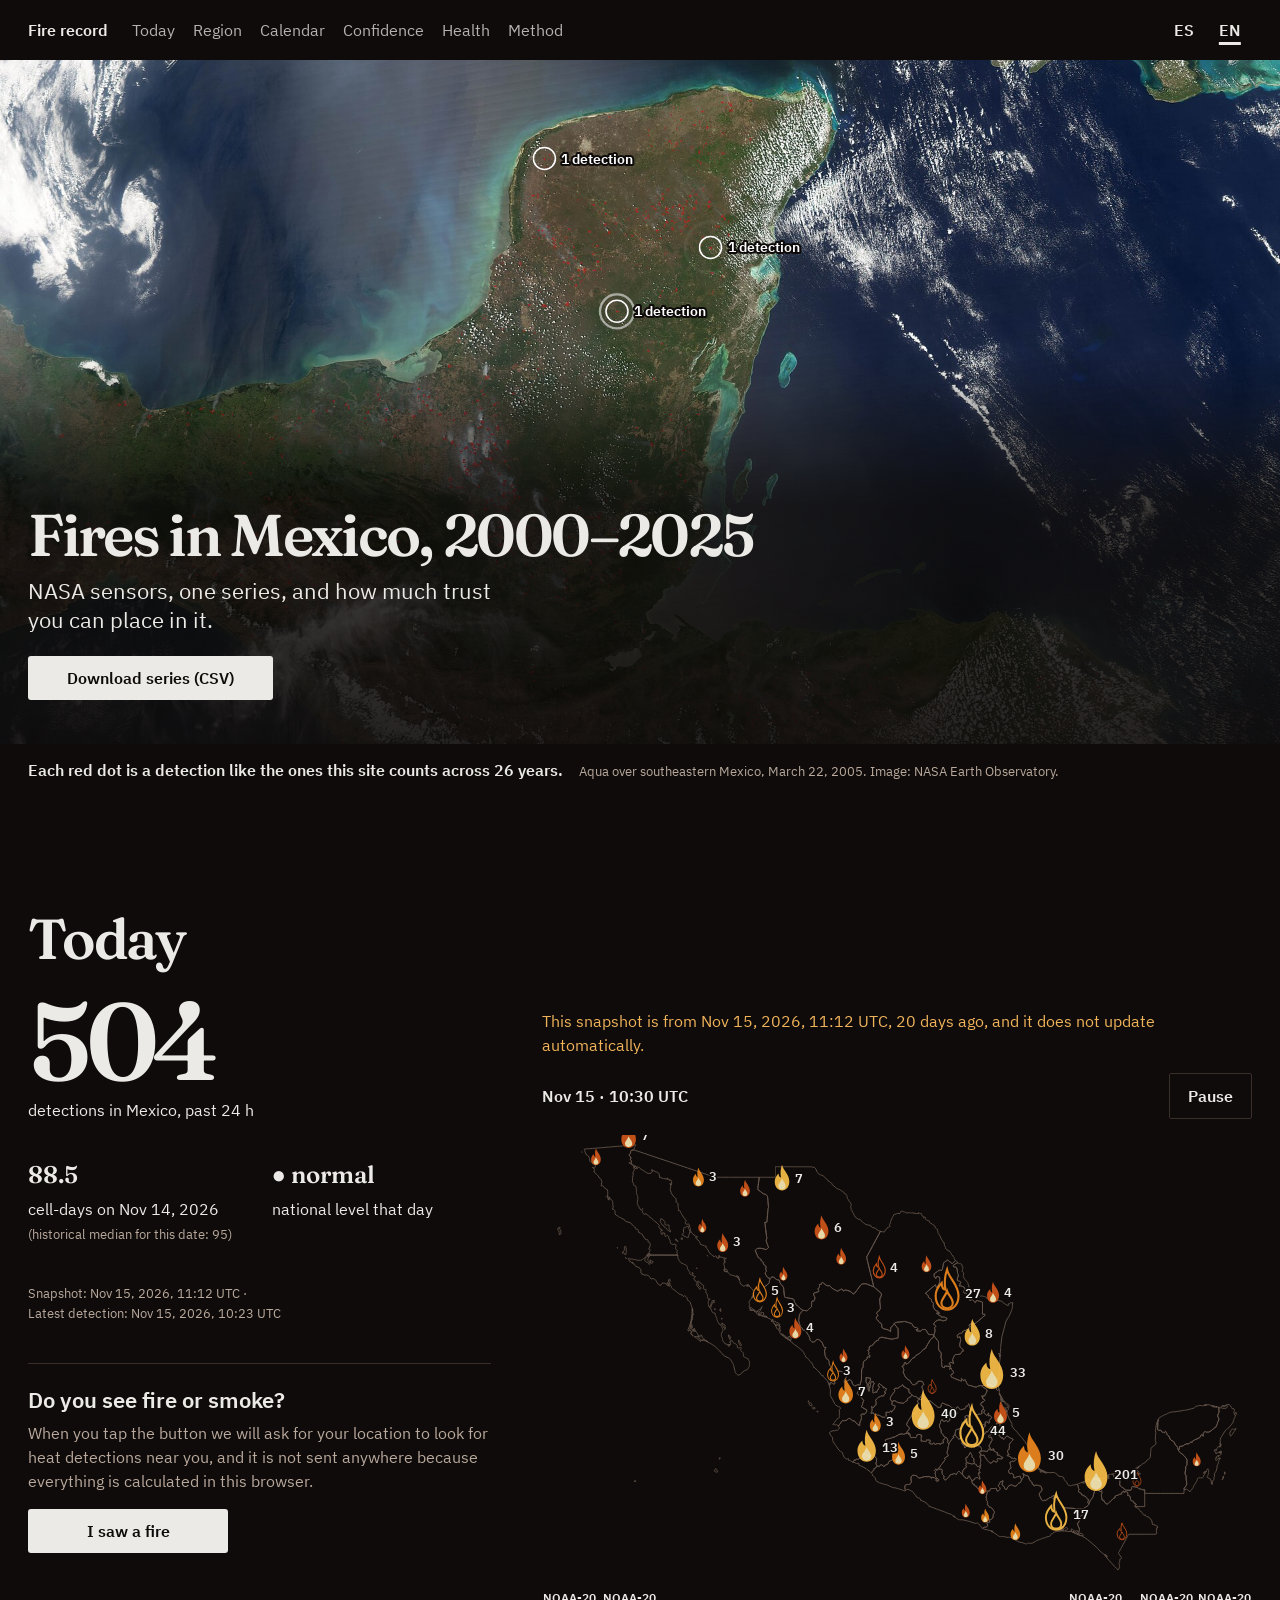
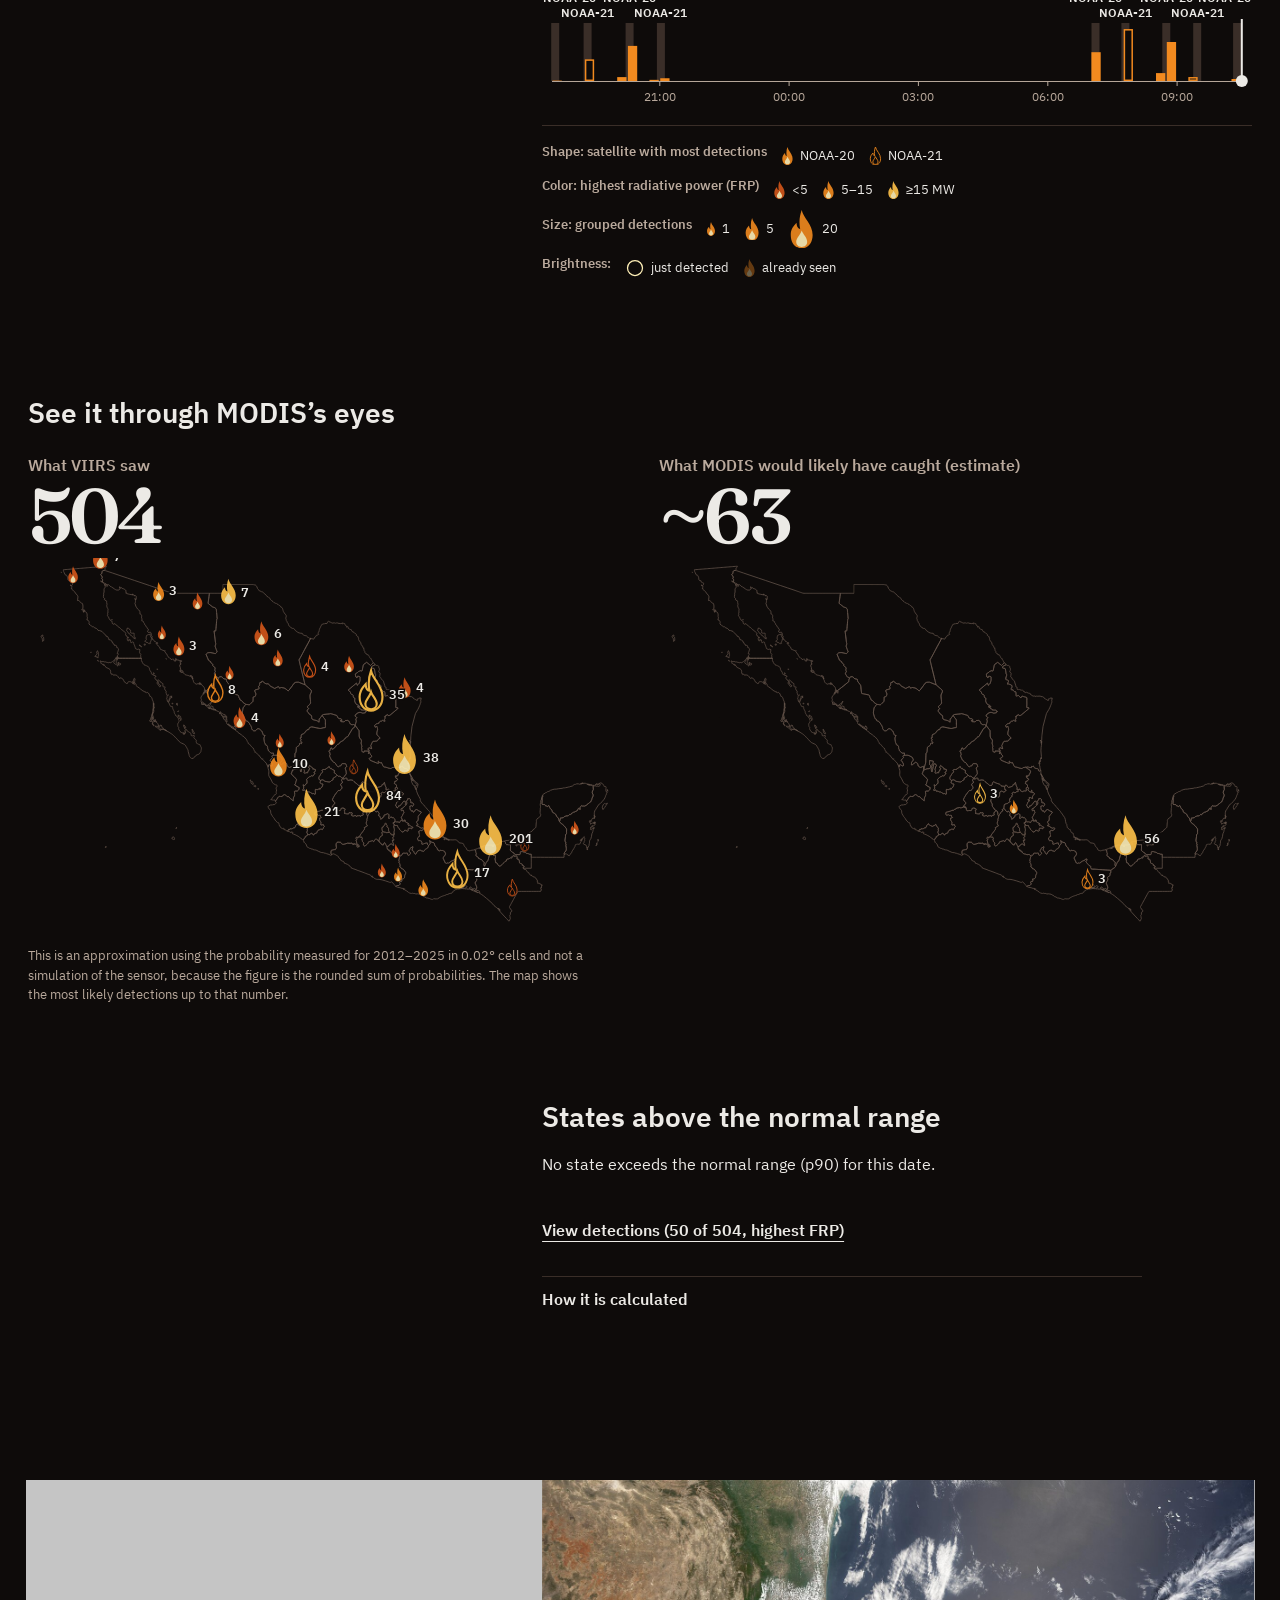
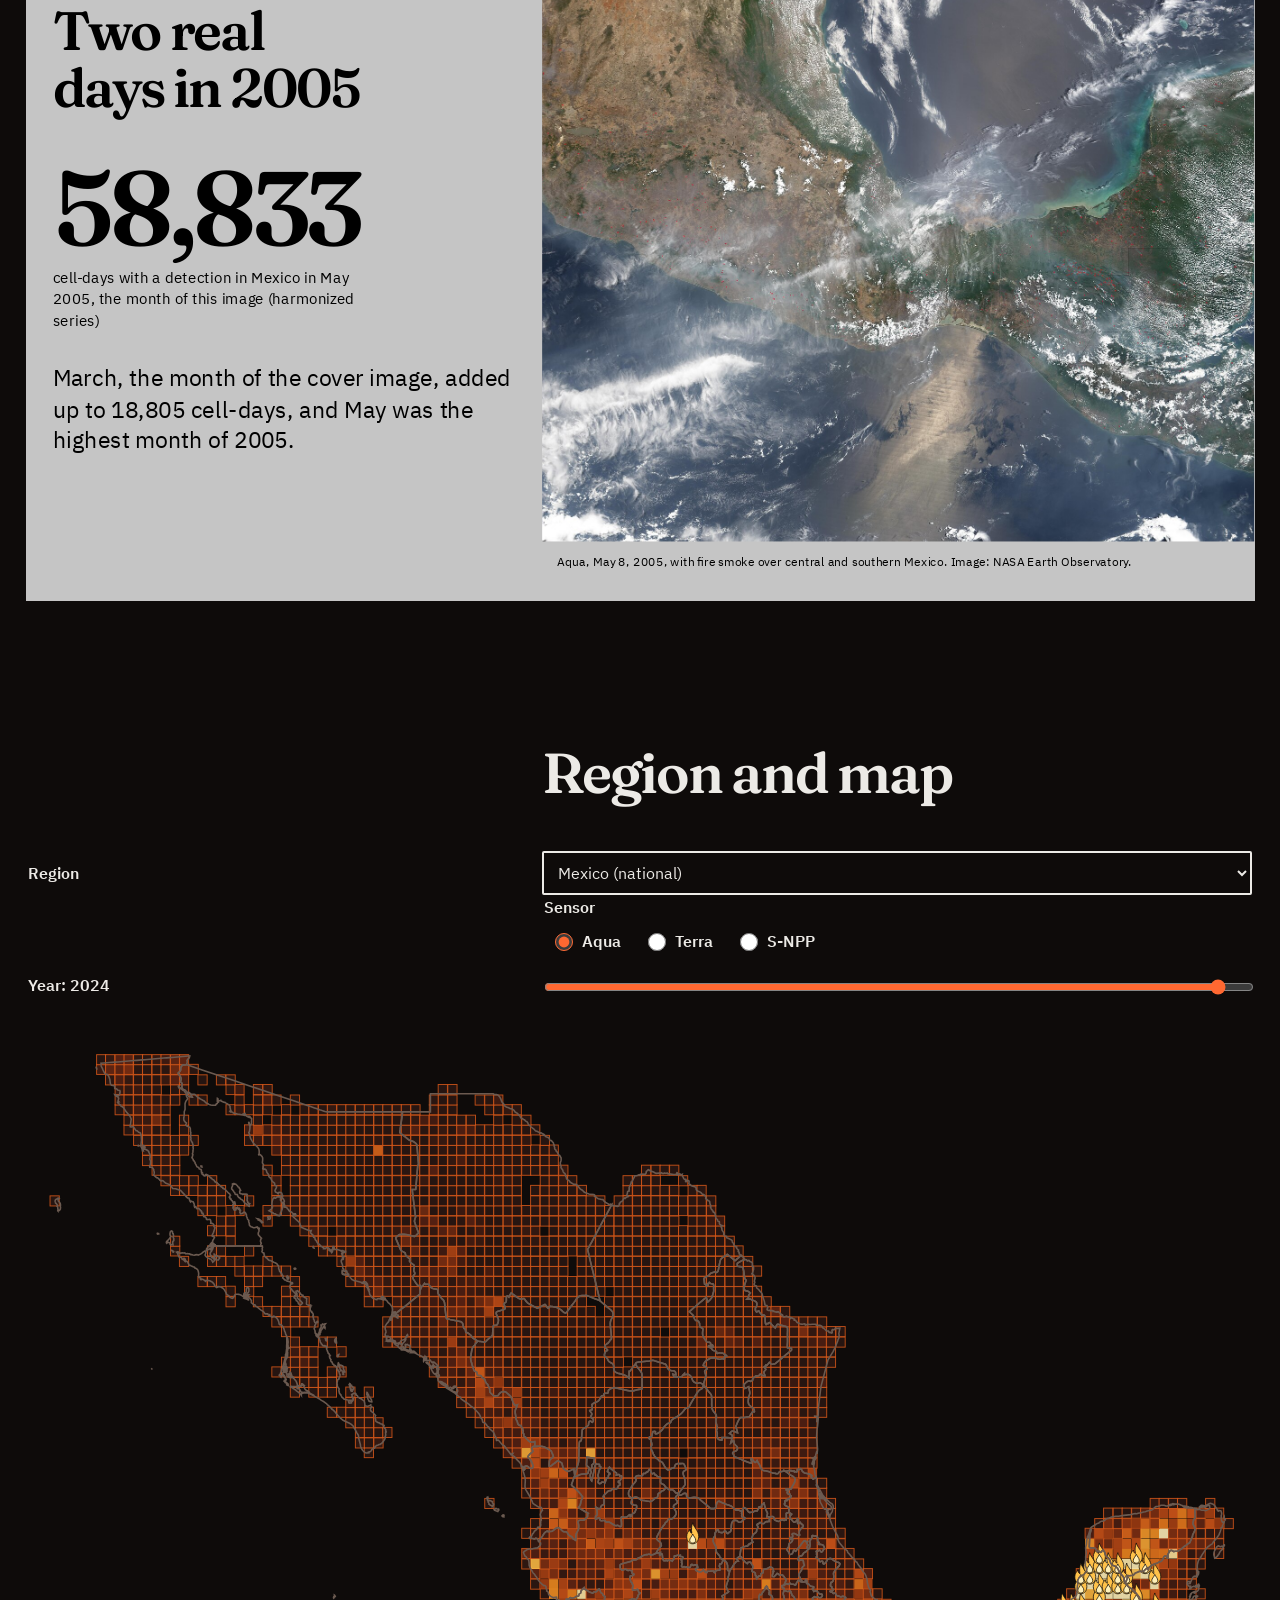
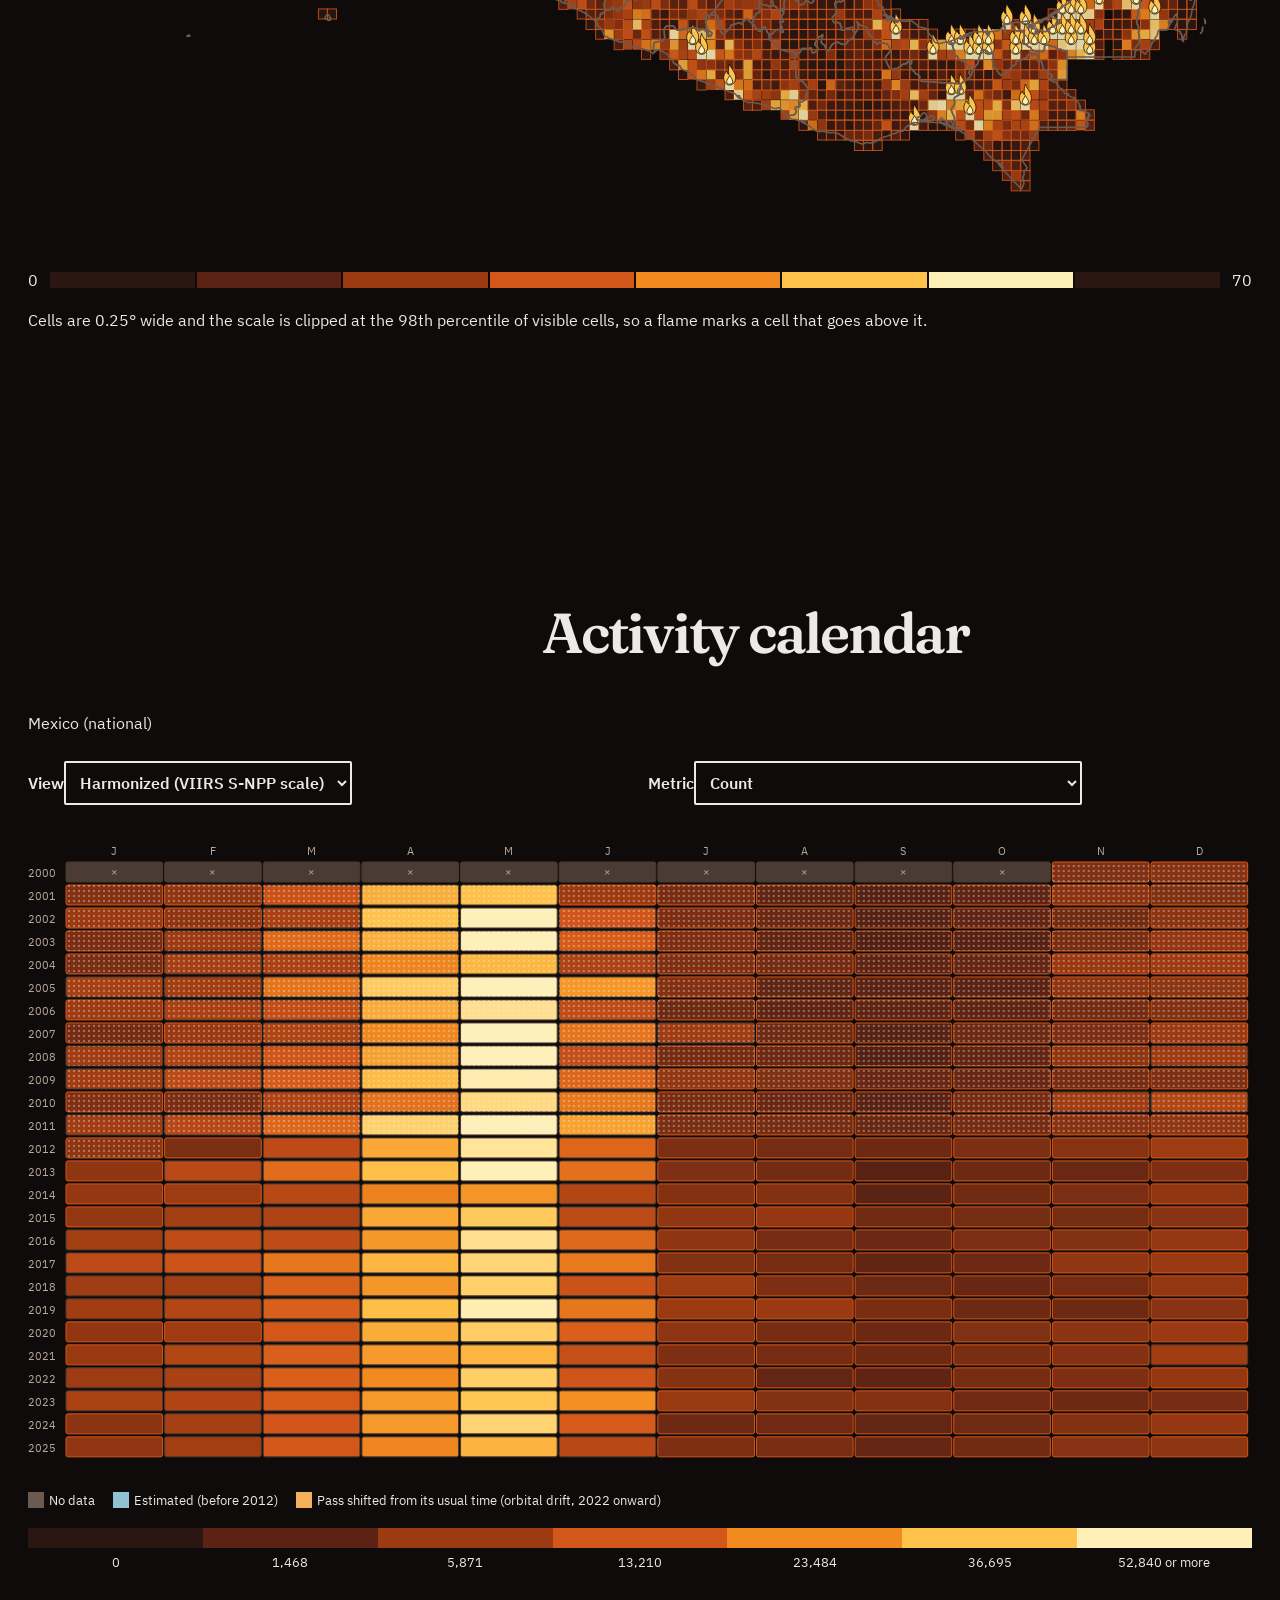
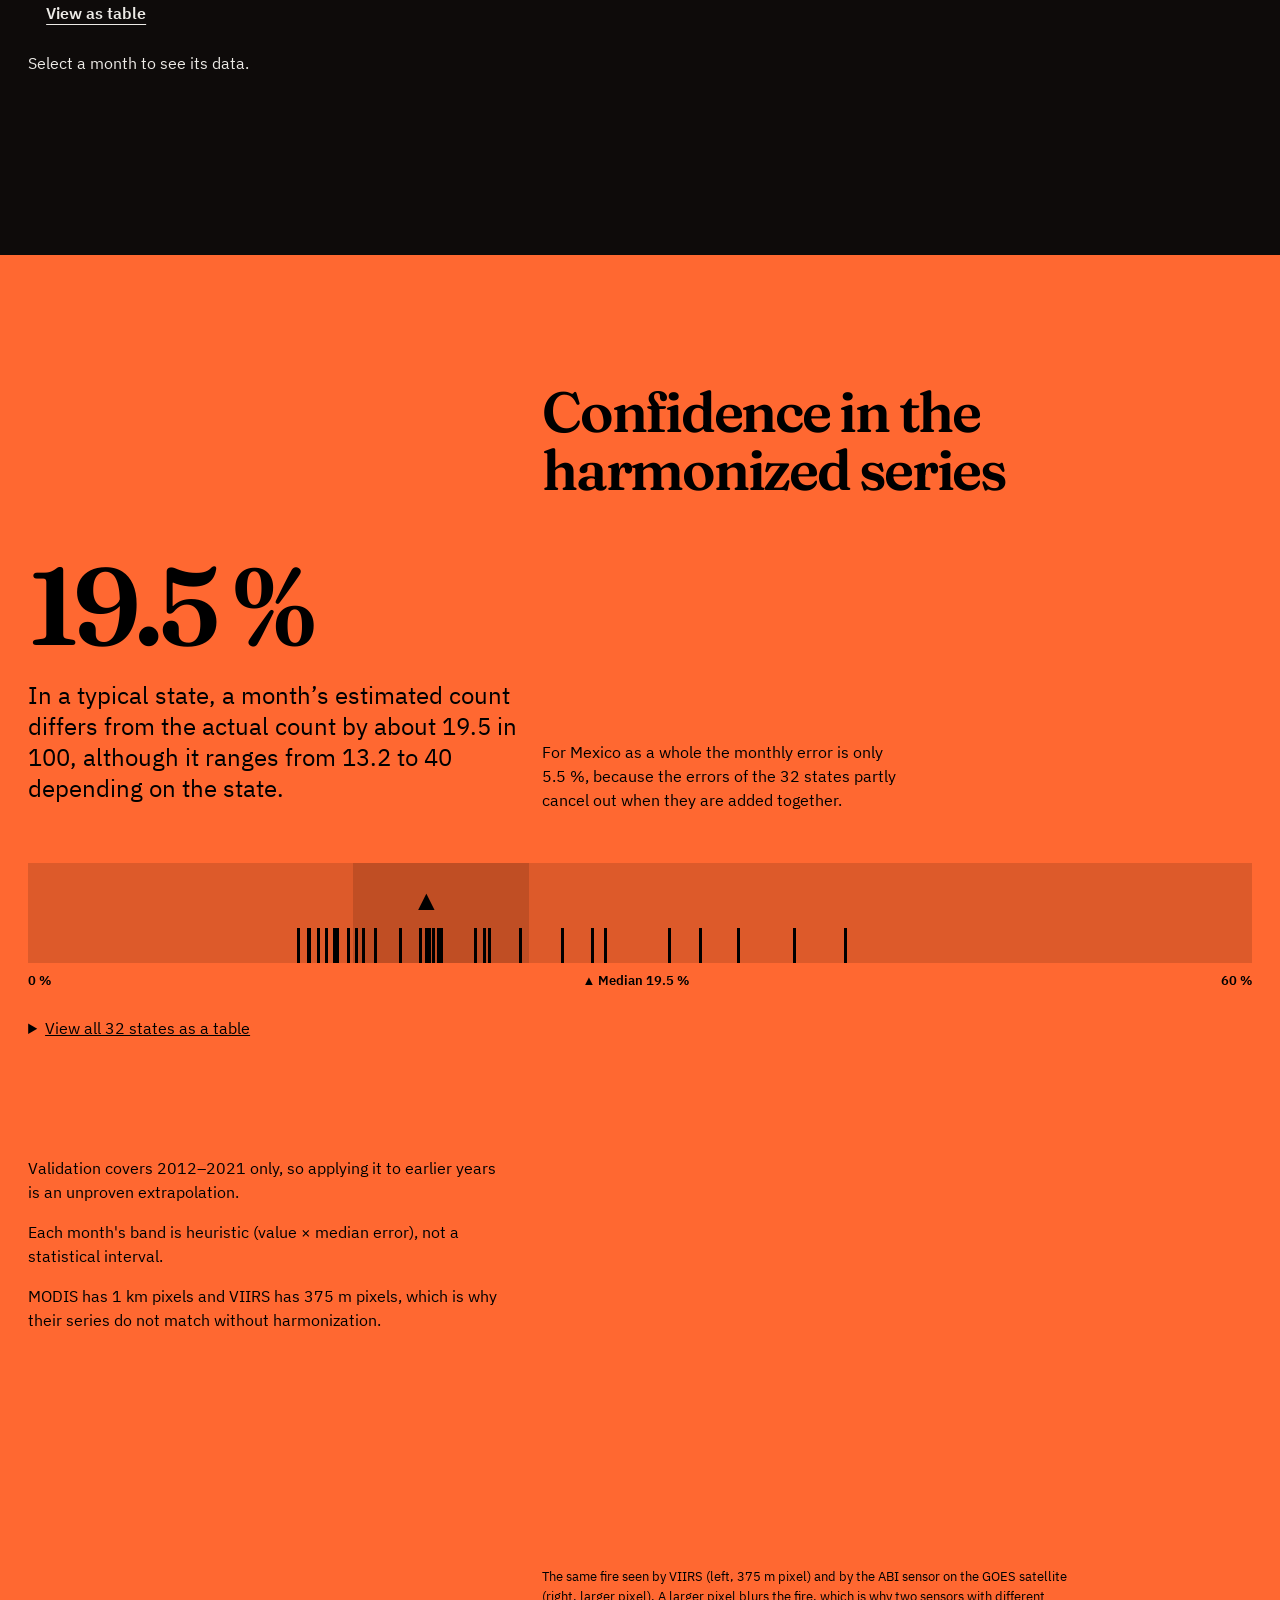
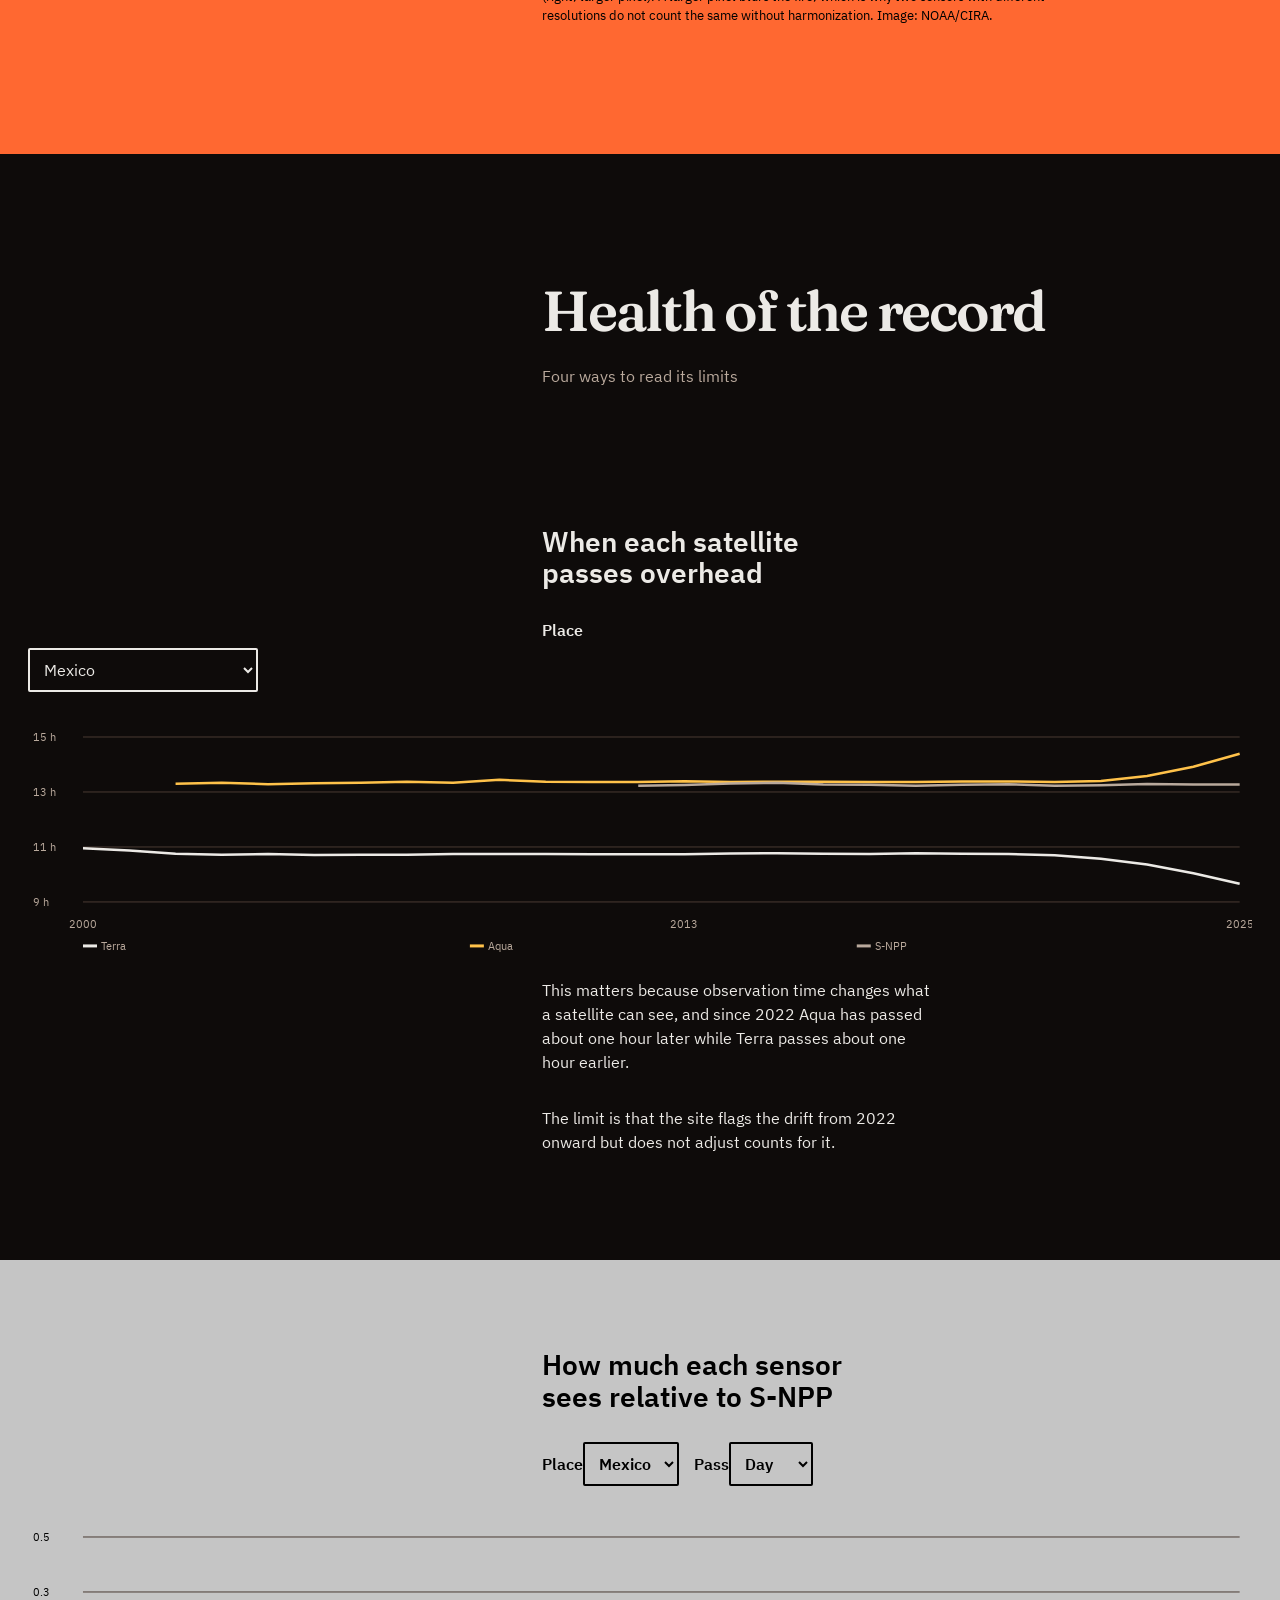
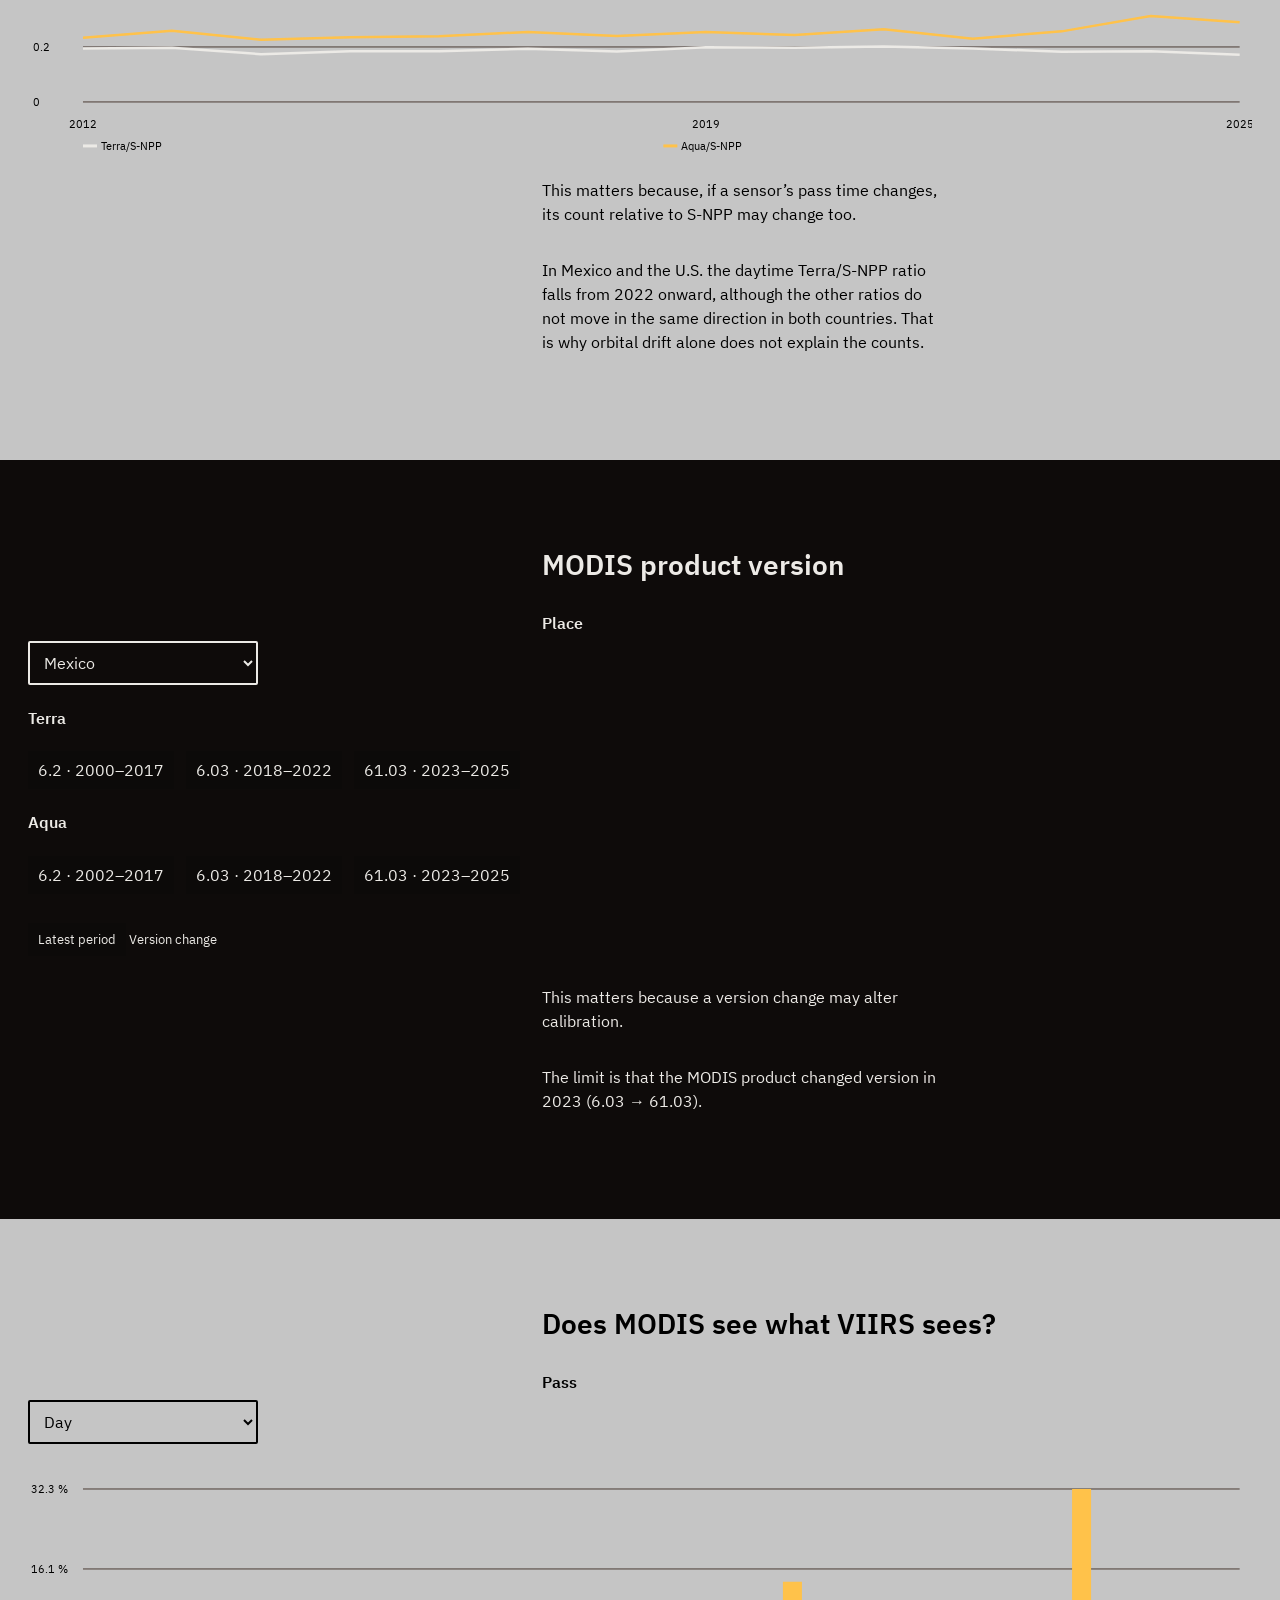
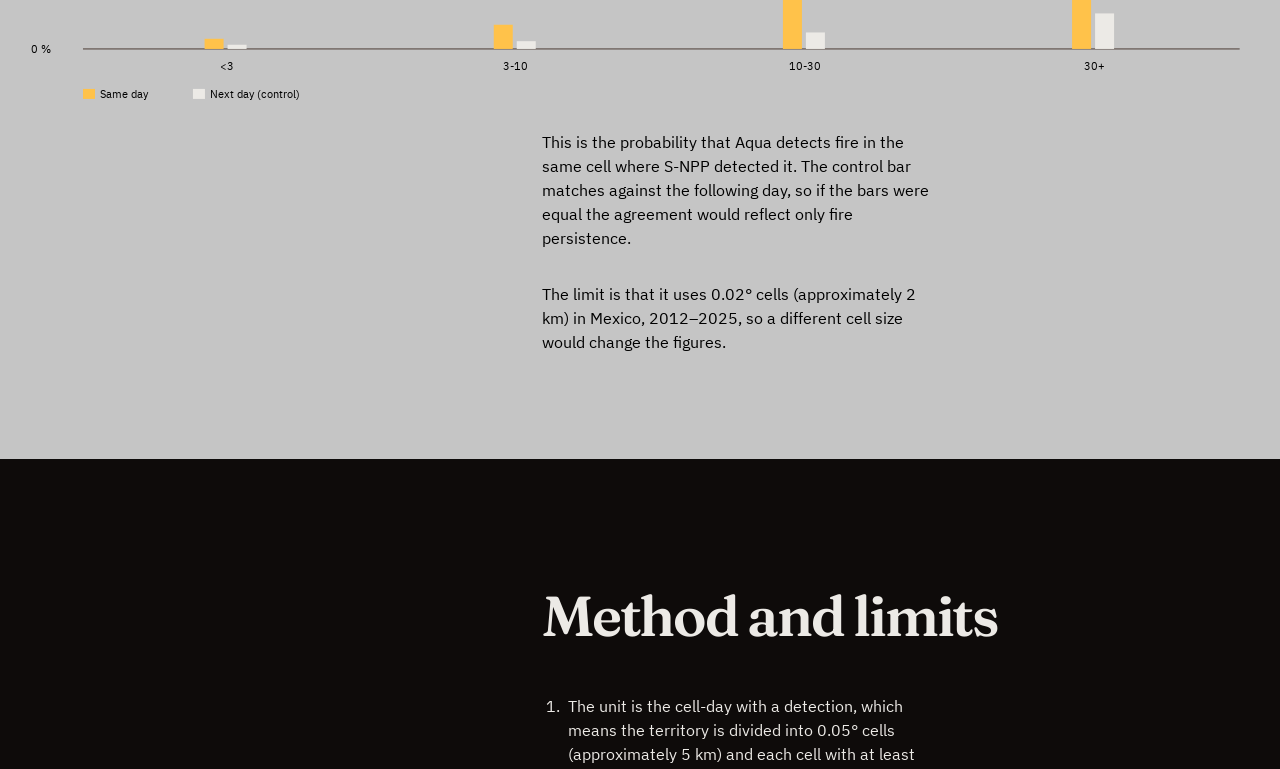
==== web/index.html @ 6a0d8545 "Portada: "NASA sensors" / "Sensores de la NASA" sin el número Co-Authored-By: Claude Opus 5.5 <norep" ====
<!doctype html>
<html lang="es">
<head>
  <meta charset="utf-8">
  <meta name="viewport" content="width=device-width, initial-scale=1">
  <meta http-equiv="Content-Security-Policy" content="default-src 'self'; img-src 'self' data:; style-src 'self'; script-src 'self'; connect-src 'self'">
  <title>Registro de incendios de México, 2000–2025</title>
  <meta name="description" content="Serie de detecciones de incendios en México y salud del registro satelital, 2000–2025." data-i18n-attr="content:metaDescription">
  <link rel="icon" href="data:image/svg+xml,%3Csvg xmlns='http%3A%2F%2Fwww.w3.org%2F2000%2Fsvg' viewBox='0 0 64 64'%3E%3Ccircle cx='32' cy='32' r='28' fill='%23ff7a1a'%2F%3E%3C%2Fsvg%3E">
  <link rel="stylesheet" href="css/styles.css">
  <script src="js/enable-motion.js"></script>
  <script type="module" src="js/main.js"></script>
</head>
<body>
<header class="site-header">
  <div class="header-inner">
    <a class="brand" href="#inicio" data-i18n="brand">Registro de incendios</a>
    <nav aria-label="Secciones" data-i18n-attr="aria-label:navSections">
      <a href="#hoy" data-i18n="navToday">Hoy</a><a href="#region" data-i18n="navRegion">Región</a><a href="#calendario" data-i18n="navCalendar">Calendario</a><a href="#confianza" data-i18n="navConfidence">Confianza</a><a href="#salud" data-i18n="navHealth">Salud</a><a href="#metodo" data-i18n="navMethod">Método</a>
    </nav>
    <div class="language-switch" role="group" aria-label="Idioma" data-i18n-attr="aria-label:language"><button type="button" data-lang="es" aria-pressed="true" aria-label="Español" data-i18n-attr="aria-label:languageEs">ES</button><button type="button" data-lang="en" aria-pressed="false" aria-label="English" data-i18n-attr="aria-label:languageEn">EN</button></div>
  </div>
</header>
<main id="inicio">
  <div class="hero-area">
  <figure class="masthead-photo"><div class="photo-viewport"><img src="img/aqua-yucatan-2005-03-22.jpg" width="1920" height="1683" alt="Imagen satelital de la península de Yucatán con puntos rojos de detecciones de fuego" data-i18n-attr="alt:heroPhotoAlt"></div><div class="hero-overlay"><div class="hero-text"><h1><span data-i18n="heroTitle">Incendios en México,</span> <span class="year-range no-break">2000–2025</span></h1><p class="subtitle" data-i18n="heroSubtitle">Sensores de la NASA, una sola serie, y cuánto puedes confiar en ella.</p></div><button class="primary header-download" type="button" data-download data-i18n="downloadCsv">Descargar serie (CSV)</button></div><figcaption><span class="caption-thesis" data-i18n="heroThesis">Cada punto rojo es una detección como las que esta web cuenta durante 26 años.</span> <span class="caption-credit" data-i18n="heroCaption">Aqua sobre el sureste de México, 22 de marzo de 2005. Imagen: NASA Earth Observatory.</span></figcaption></figure>

  <section id="hoy" class="panel" aria-labelledby="live-title"><h2 id="live-title" data-i18n="navToday">Hoy</h2><div id="live-content" data-i18n="liveLoading">Consultando la capa casi en vivo…</div></section>
  </div>
  <p id="load-error" class="error" role="alert"></p>
  <section id="dos-dias" class="photo-page" aria-labelledby="days-title"><div class="days-copy"><h2 id="days-title" data-i18n="daysTitle">Dos días reales de 2005</h2><p class="days-figure"><strong id="days-figure">…</strong> <span class="days-figure-label" data-i18n="daysFigureLabel">celdas-día con detección en México en mayo de 2005, el mes de esta imagen (serie armonizada)</span></p><p id="days-summary" data-i18n="daysLoading">Consultando la serie armonizada…</p></div><figure><img src="img/aqua-mexico-humo-2005-05-08.jpg" width="1920" height="1467" loading="lazy" alt="Imagen Aqua del humo de incendios sobre el centro y sur de México" data-i18n-attr="alt:daysPhotoAlt"><figcaption data-i18n="daysCaption">Aqua, 8 de mayo de 2005: humo de incendios sobre el centro y sur de México. Imagen: NASA Earth Observatory.</figcaption></figure></section>
  <div class="explore-grid">
    <section id="region" class="panel" aria-labelledby="region-title">
      <div class="section-heading"><div><h2 id="region-title" data-i18n="regionTitle">Región y mapa</h2></div></div>
      <label for="region-select" data-i18n="regionLabel">Región</label><select id="region-select"><option value="MX" data-i18n="nationalMexico">México (nacional)</option></select>
      <div class="control-row"><fieldset><legend data-i18n="sensorLabel">Sensor</legend><label><input type="radio" name="map-sensor" value="Aqua" checked>Aqua</label><label><input type="radio" name="map-sensor" value="Terra">Terra</label><label><input type="radio" name="map-sensor" value="SNPP">S-NPP</label></fieldset></div>
      <label for="map-year"><span data-i18n="yearLabel">Año:</span> <output id="map-year-value" for="map-year">2024</output></label><input id="map-year" type="range" min="2000" max="2025" value="2024">
      <div class="map-frame"><svg id="map-svg" viewBox="0 0 700 440" preserveAspectRatio="xMidYMid meet" role="group" aria-labelledby="map-title map-desc"><title id="map-title" data-i18n="mapTitle">Mapa de actividad anual</title><desc id="map-desc" data-i18n="mapDesc">Celdas coloreadas por conteo anual y contornos de estados; selecciona un estado para cambiar la región.</desc></svg></div>
      <p id="map-empty" class="note" role="status"></p><div class="scale"><span>0</span><div class="scale-ramp" aria-hidden="true"><i></i><i></i><i></i><i></i><i></i><i></i><i></i><i></i></div><span id="map-max">0</span></div><p class="note" data-i18n="mapScaleNote">Celdas de 0.25°; escala recortada al percentil 98 de las celdas visibles. Llama = supera la escala.</p>
    </section>
    <section id="calendario" class="panel" aria-labelledby="calendar-title">
      <div class="section-heading"><div><h2 id="calendar-title" data-i18n="calendarTitle">Calendario de actividad</h2></div></div>
      <p id="calendar-region" class="note" data-i18n="nationalMexico">México (nacional)</p>
      <div class="calendar-controls"><label for="calendar-view"><span data-i18n="viewLabel">Vista</span><select id="calendar-view"><option value="harmonized" data-i18n="viewHarmonized">Armonizada (escala VIIRS)</option><option value="Terra">Terra</option><option value="Aqua">Aqua</option><option value="SNPP">S-NPP</option></select></label><label for="calendar-metric"><span data-i18n="metricLabel">Métrica</span><select id="calendar-metric"><option value="count" data-i18n="metricCount">Conteo</option><option value="anomaly" data-i18n="metricAnomaly">Anomalía vs. el mismo mes de otros años</option></select></label></div>
      <div id="calendar-graphic" class="calendar-graphic"><svg id="calendar-svg" viewBox="0 0 390 652" role="group" aria-labelledby="calendar-svg-title calendar-svg-desc"><title id="calendar-svg-title" data-i18n="calendarSvgTitle">Actividad mensual, 2000 a 2025</title><desc id="calendar-svg-desc" data-i18n="calendarSvgDesc">Cada celda es un mes; selecciona una para ver el detalle. Disponible también como tabla.</desc></svg></div>
      <div id="calendar-table-wrap" class="table-scroll" hidden></div>
      <div class="legend"><span><i class="legend-swatch missing"></i> <span data-i18n="noData">Sin dato</span></span><span id="estimated-legend"><i class="legend-swatch estimated"></i> <span data-i18n="estimatedLegend">Estimado (antes de 2012)</span></span><span id="drift-legend" hidden><i class="legend-swatch drift"></i> <span data-i18n="driftLegend">Pase desviado de su hora (deriva orbital, 2022 en adelante)</span></span></div>
      <div class="calendar-scale"><div id="calendar-scale" class="calendar-scale-ticks" aria-label="Escala de color" data-i18n-attr="aria-label:colorScale"></div></div>
      <button id="table-toggle" class="secondary" type="button" aria-expanded="false" data-i18n="showTable">Ver como tabla</button>
      <div id="calendar-detail" class="detail" aria-live="polite" data-i18n="calendarPrompt">Selecciona un mes para ver sus datos.</div>
    </section>
  </div>
  <section id="confianza" class="panel" aria-labelledby="confidence-title"><h2 id="confidence-title" data-i18n="confidenceTitle">Confianza de la armonización</h2><div id="confidence-content"></div><div class="confidence-evidence"><div class="confidence-limits"><p class="confidence-limit" data-i18n="confidenceLimitValidation">La validación solo cubre 2012–2021; aplicarla a años anteriores es una extrapolación no probada.</p><p class="confidence-limit" data-i18n="confidenceLimitBand">La banda de cada mes es heurística (valor × error mediano), no un intervalo estadístico.</p><p class="confidence-limit" data-i18n="confidenceLimitPixels">MODIS ve con píxeles de 1 km y VIIRS de 375 m: por eso las series no coinciden sin armonizar.</p></div><figure class="confidence-photo"><img src="img/viirs-vs-abi-spruce-creek-2024.jpg" width="1920" height="1080" loading="lazy" alt="Comparación visual de un incendio observado por VIIRS y ABI" data-i18n-attr="alt:confidencePhotoAlt"><figcaption data-i18n="confidenceCaption">El mismo incendio visto por VIIRS (izquierda, 375 m) y por el sensor ABI del satélite GOES (derecha). Mientras mayor es el tamaño de píxel, más se difumina lo que ve el sensor. Imagen: NOAA/CIRA.</figcaption></figure></div></section>
  <section id="salud" aria-labelledby="health-title"><div class="section-heading"><div><h2 id="health-title" data-i18n="healthTitle">Salud del registro</h2></div><p data-i18n="healthSubtitle">Cuatro formas de leer sus límites</p></div><div class="health-grid">
    <article class="panel"><h3 data-i18n="healthPassTitle">Hora a la que pasa cada satélite</h3><label for="lst-place" data-i18n="placeLabel">Lugar</label><select id="lst-place"><option value="mx" data-i18n="countryMexico">México</option><option value="us" data-i18n="countryUs">EE. UU.</option></select><svg id="lst-chart" class="chart" viewBox="0 0 520 260" role="img"></svg><p class="meaning" data-i18n="healthPassMeaning">Qué significa: la hora de observación cambia lo que el satélite puede ver. Desde 2022 Aqua pasa cerca de 1 hora más tarde y Terra cerca de 1 hora más temprano.</p><p class="limit" data-i18n="healthPassLimit">Límite: la web marca la deriva desde 2022, pero no corrige los conteos por ello.</p></article>
    <article class="panel"><h3 data-i18n="healthRatioTitle">Cuánto ve cada sensor frente a S-NPP</h3><div class="inline-controls"><label for="ratio-place"><span data-i18n="placeLabel">Lugar</span><select id="ratio-place"><option value="mx" data-i18n="countryMexico">México</option><option value="us" data-i18n="countryUs">EE. UU.</option></select></label><label for="ratio-day"><span data-i18n="passLabel">Pase</span><select id="ratio-day"><option value="D" data-i18n="dayOption">Día</option><option value="N" data-i18n="nightOption">Noche</option></select></label></div><svg id="ratio-chart" class="chart" viewBox="0 0 520 260" role="img"></svg><p class="meaning" data-i18n="healthRatioMeaning">Qué significa: Si un sensor cambia de hora de paso, su conteo respecto a S-NPP puede cambiar.</p><p class="limit" data-i18n="healthRatioLimit">En México y EE. UU. el cociente Terra/S-NPP de día baja desde 2022; los otros cocientes no cambian en la misma dirección en los dos países. La deriva por sí sola no explica los conteos.</p></article>
    <article class="panel"><h3 data-i18n="healthVersionTitle">Versión del producto MODIS</h3><label for="version-place" data-i18n="placeLabel">Lugar</label><select id="version-place"><option value="mx" data-i18n="countryMexico">México</option><option value="us" data-i18n="countryUs">EE. UU.</option></select><div id="version-table" aria-label="Periodos de versión MODIS por satélite" data-i18n-attr="aria-label:versionTableAria"></div><p class="version-legend"><span class="version-chip version-changed" data-i18n="versionPeriodLabel">Último periodo</span> <span data-i18n="versionChangeLabel">Cambio de versión</span></p><p class="meaning" data-i18n="healthVersionMeaning">Qué significa: Un cambio de versión puede cambiar la calibración.</p><p class="limit" data-i18n="healthVersionLimit">Límite: el producto MODIS cambió de versión en 2023 (6.03 → 61.03).</p></article>
    <article class="panel"><h3 data-i18n="healthOverlapTitle">¿MODIS ve lo que ve VIIRS?</h3><label for="overlap-day" data-i18n="passLabel">Pase</label><select id="overlap-day"><option value="D" data-i18n="dayOption">Día</option><option value="N" data-i18n="nightOption">Noche</option></select><svg id="overlap-chart" class="chart" viewBox="0 0 520 260" role="img"></svg><p class="meaning" data-i18n="healthOverlapMeaning">Qué significa: Probabilidad de que Aqua detecte fuego en la misma celda donde S-NPP lo detectó. La barra de control empareja con el día siguiente: si ambas fueran iguales, el acuerdo sería solo persistencia del fuego.</p><p class="limit" data-i18n="healthOverlapLimit">Límite: Celdas de 0.02° (aprox. 2 km); México 2012–2025; con otro tamaño de celda las cifras cambian.</p></article>
  </div></section>
  <section id="metodo" class="panel" aria-labelledby="method-title"><h2 id="method-title" data-i18n="methodTitle">Método y límites</h2><ol class="method-list"><li data-i18n="method1">Unidad: celdas-día con detección. Se divide el territorio en celdas de 0.05° (aprox. 5 km) y se cuenta cuántas celdas tuvieron al menos una detección cada día (día y noche juntos).</li><li id="method-harmonized" data-i18n="method2">Serie armonizada: en escala VIIRS (S-NPP). Desde febrero de 2012 es el conteo de S-NPP; antes de esa fecha se estima con Aqua (desde julio de 2002) o Terra (antes), multiplicando por un factor mensual calculado con los años 2012–2021, que son los años en que los sensores se solapan antes de la deriva orbital.</li><li data-i18n="method3">Enero de 2012 es un mes parcial de S-NPP (inicia el 20 de enero) y se estima con Aqua.</li><li data-i18n="method4">Esto es una estimación, no una equivalencia demostrada entre sensores.</li><li data-i18n="method5">Sin detección no significa sin fuego: nubes, humo, fuegos pequeños y la hora de paso afectan lo que ve cada satélite.</li><li data-i18n="method6">Desde 2022 los pases de Aqua y Terra se desvían de su hora (medido en estos mismos datos); la web lo marca, pero no corrige los conteos por ello.</li><li data-i18n="method7">El producto MODIS cambió de versión en 2023 (6.03 → 61.03).</li><li data-i18n="method8">S-NPP dejó de entregar datos nuevos el 2 de noviembre de 2026; esta versión no incluye 2026.</li><li data-i18n="method9">Aproximadamente el 0.6 % de las detecciones cae fuera de los 32 polígonos estatales (costa y mar) y se excluye de los totales.</li><li data-i18n="method10">Las celdas se asignan a un estado por su centro; en las fronteras puede haber diferencias menores.</li></ol></section>
</main>
<footer class="site-footer"><div class="footer-columns"><div><h2 data-i18n="footerData">Datos</h2><p data-i18n="footerDataSource">NASA FIRMS (MODIS y VIIRS)</p><a href="https://firms.modaps.eosdis.nasa.gov" rel="noopener">NASA FIRMS</a></div><div><h2 data-i18n="footerCode">Código</h2><p data-i18n="footerCodeDesc">Visualización estática con datos descargables.</p></div><div><h2 data-i18n="footerStates">Estados</h2><p><span data-i18n="footerStatePrefix">Contorno:</span> <a href="https://www.naturalearthdata.com" rel="noopener">Natural Earth</a></p></div><div><h2 data-i18n="footerContact">Contacto</h2><p data-i18n="footerContactDesc">Proyecto para NASA Space Apps Challenge 2026</p></div></div><p class="image-credits"><span data-i18n="imageCreditsIntro">Imágenes: «Fires in Mexico and Central America (14744)» y «(14754)» de NASA Earth Observatory (Jesse Allen), dominio público, vía Wikimedia Commons; «Spruce Creek Fire Detection – VIIRS vs ABI (CIRA 2024-05-17)» de CSU/CIRA y NOAA, dominio público.</span> <a href="https://commons.wikimedia.org/wiki/File:Fires_in_Mexico_and_Central_America_(14744).jpg" rel="noopener" data-i18n="creditAquaMarch">Aqua, marzo</a> · <a href="https://commons.wikimedia.org/wiki/File:Fires_in_Mexico_and_Central_America_(14754).jpg" rel="noopener" data-i18n="creditAquaMay">Aqua, mayo</a> · <a href="https://commons.wikimedia.org/wiki/File:Spruce_Creek_Fire_Detection_%E2%80%93_VIIRS_vs_ABI_(CIRA_2024-05-17_-_nonelabels0).png" rel="noopener" data-i18n="creditViirsAbi">VIIRS y ABI</a></p><svg class="footer-wordmark" viewBox="0 0 1400 150" role="img" aria-label="Registro de incendios" data-i18n-attr="aria-label:brand"><title data-i18n="brand">Registro de incendios</title><text x="0" y="120" textLength="1380" lengthAdjust="spacingAndGlyphs" data-i18n="brand">Registro de incendios</text></svg></footer>
</body>
</html>
---- web/css/styles.css ----
@font-face{font-family:Fraunces;src:url('../fonts/fraunces-latin-600-normal.woff2') format('woff2');font-weight:600;font-display:swap}
@font-face{font-family:Plex Sans;src:url('../fonts/ibm-plex-sans-latin-400-normal.woff2') format('woff2');font-weight:400;font-display:swap}
@font-face{font-family:Plex Sans;src:url('../fonts/ibm-plex-sans-latin-600-normal.woff2') format('woff2');font-weight:600;font-display:swap}
:root{--bg:#0E0B0A;--surface:#18110F;--text:#ECEAE6;--muted:#B9A99C;--ice:#8FC3D4;--alert:#F0B35A;--orange:#FF6831;--ash:#C5C5C5;--state:#6B5A50;--fire-0:#2A1712;--fire-1:#5C2314;--fire-2:#9C3A12;--fire-3:#D4571A;--fire-4:#F28A1F;--fire-5:#FFC24A;--fire-6:#FFF0B8;--ease-out:cubic-bezier(.22,1,.36,1);--page-margin:clamp(16px,2.2vw,32px);--section-gap:clamp(72px,10vw,160px);--line:#3A2E28;font-family:Plex Sans,Arial,sans-serif}
*{box-sizing:border-box}html{scroll-behavior:smooth}html,body{margin:0;overflow-x:clip}body{background:var(--bg);color:var(--text);font:400 16px/1.5 Plex Sans,Arial,sans-serif}p{font-size:max(16px,1rem)}button,select,input{font:inherit}button,select{min-height:44px;cursor:pointer}button{padding:10px 18px;border:0;border-radius:3px;font-weight:600;transition:transform 180ms var(--ease-out),opacity 180ms}button:active,a:active{transform:scale(.98)}a{color:inherit;text-underline-offset:5px;text-decoration-thickness:1.5px}a:hover{text-decoration-thickness:2px}:focus-visible,svg :focus-visible{outline:3px solid currentColor;outline-offset:3px}button.primary{background:var(--text);color:var(--bg);position:relative;overflow:hidden}button.primary:hover{transform:translateY(-2px)}button.secondary,button.text-download{background:transparent;color:inherit;text-decoration:underline;text-underline-offset:5px}select{background:transparent;color:inherit;border:2px solid currentColor;border-radius:2px;padding:8px 10px;max-width:100%;transition:transform 180ms var(--ease-out)}select:hover,input[type=range]:hover{transform:translateY(-2px)}select option{color:#0E0B0A}label{display:block;font-weight:600;margin:10px 0 6px}label:has(input[type=radio]){display:inline-flex;gap:6px;align-items:center;min-height:44px;margin:0;padding:4px 8px}input[type=range]{width:100%;min-height:44px;accent-color:var(--orange);transition:transform 180ms}input[type=radio]{width:18px;height:18px;accent-color:var(--orange)}fieldset{border:0;margin:0;padding:0;display:flex;gap:6px;flex-wrap:wrap}legend{font-weight:600}.container{padding-inline:var(--page-margin)}.site-header{position:sticky;top:0;z-index:30;background:#0E0B0A;color:var(--text);transition:background 320ms}.site-header.scrolled{background:#0E0B0A}.header-inner{padding-inline:var(--page-margin);min-height:60px;display:flex;align-items:center;justify-content:space-between;gap:24px}.brand{font-weight:600;white-space:nowrap;text-decoration:none;display:inline-flex;align-items:center;min-height:44px}.site-header nav{display:flex;align-items:center;gap:18px;white-space:nowrap}.site-header nav::-webkit-scrollbar{display:none}.site-header nav a{display:inline-flex;align-items:center;min-height:44px;text-decoration:none;opacity:.75;position:relative}.site-header nav a::after{content:'';position:absolute;left:0;right:0;bottom:6px;height:2px;background:currentColor;transform:scaleX(0);transform-origin:left;transition:transform 180ms var(--ease-out)}.site-header nav a:hover::after,.site-header nav a.active::after{transform:scaleX(1)}.site-header nav a.active{opacity:1}.hero-area{display:flex;flex-direction:column}.masthead-photo{margin:0;display:grid;grid-template-columns:minmax(0,1fr)}.photo-viewport{grid-area:1/1;position:relative;height:clamp(420px,76svh,900px);overflow:hidden;background:#282421;clip-path:inset(0)}.masthead-photo img{width:100%;height:100%;display:block;object-fit:cover;object-position:50% 45%}.masthead-photo figcaption{grid-row:2;padding:14px var(--page-margin) 0;display:flex;flex-wrap:wrap;align-items:baseline;gap:4px 16px}.caption-thesis{font-size:16px;font-weight:600}.caption-credit{font-size:13px;color:var(--muted)}.hero-overlay{grid-area:1/1;align-self:end;position:relative;z-index:1;padding:150px var(--page-margin) clamp(24px,3.4vw,48px);background:linear-gradient(to top,rgba(14,11,10,.9) 0,rgba(14,11,10,.78) calc(100% - 150px),rgba(14,11,10,.42) calc(100% - 75px),rgba(14,11,10,0) 100%)}.hero-overlay h1{text-wrap:balance;margin:0 0 14px;font:600 clamp(40px,4.6vw,76px)/.98 Fraunces,Georgia,serif;letter-spacing:-.045em;max-width:20ch}.subtitle{margin:0 0 22px;max-width:36ch;font-size:clamp(18px, 1rem + 0.5vw, 22px);line-height:1.3}.header-download{min-width:245px}.panel{padding:var(--section-gap) var(--page-margin)}section{scroll-margin-top:100px}h1,h2,h3,h4{overflow-wrap:normal}h2{text-wrap:balance;font:600 clamp(36px,4.4vw,64px)/1.04 Fraunces,Georgia,serif;letter-spacing:-.04em;margin:0 0 48px;max-width:17ch}h3{text-wrap:balance;font:600 28px/1.12 Plex Sans,Arial,sans-serif;margin:0 0 20px;max-width:28ch}.section-heading{display:block}.section-heading p{margin:-24px 0 48px 42%;max-width:40ch;color:var(--muted)}.error:not(:empty){padding:16px var(--page-margin)}#hoy>h2{margin-left:0;margin-bottom:24px}.live-hero{display:grid;grid-template-columns:42% minmax(0,1fr);gap:0;align-items:start}.live-top{padding-right:clamp(24px,4vw,64px)}.live-status{font-size:13px;color:var(--muted);margin:40px 0 0;max-width:44ch}.live-stale{font-size:16px;color:var(--alert)}.live-stats{display:grid;grid-template-columns:repeat(2,minmax(0,1fr));gap:40px 24px}.live-stat-lead{grid-column:1/-1}.live-stat-label{display:block;font-size:16px;margin-top:8px}.live-median-context{display:block;font-size:13px;color:var(--muted);margin-top:4px}.live-stat strong{display:block;font-family:Fraunces,Georgia,serif;font-weight:600;line-height:1.1;font-size:clamp(20px, 1.2rem + 0.6vw, 24px);font-variant-numeric:tabular-nums}.live-stat-lead strong{font:600 clamp(56px,8.5vw,124px)/.9 Fraunces,Georgia,serif;letter-spacing:-.06em}.live-map-frame>svg{display:block;width:100%;height:auto}.live-outline{fill:none;stroke:var(--state);stroke-width:.85;pointer-events:none}.live-map-block{min-width:0}.live-map-bar{display:flex;flex-wrap:wrap;align-items:center;justify-content:space-between;gap:12px 24px;margin-bottom:16px}.live-clock{margin:0;display:flex;flex-wrap:wrap;gap:2px 16px;align-items:baseline;font-variant-numeric:tabular-nums}.live-clock-time{font-size:16px;font-weight:600;min-width:15ch}.live-controls{display:flex;flex-wrap:wrap;gap:8px}.live-controls button{background:transparent;color:var(--text);border:1px solid var(--line);border-radius:2px;font-size:16px;font-weight:600}.live-controls button:hover{border-color:var(--text)}.live-modis-note{margin:4px 0 0;font-size:13px;color:var(--muted)}.live-legend{display:grid;grid-template-columns:repeat(3,minmax(0,1fr));gap:24px;margin-top:24px;padding-top:24px;border-top:1px solid var(--line);font-size:13px}.live-legend-title{margin:0 0 8px;font-size:13px;font-weight:600}.live-legend-list{list-style:none;margin:0;padding:0;display:grid;gap:6px}.live-legend-item{display:flex;align-items:center;gap:8px;min-height:28px}.live-legend-item svg{flex:none;display:block}.live-legend-note{grid-column:1/-1;margin:0;font-size:13px;color:var(--muted);max-width:70ch}.live-flame{opacity:.9;--flame-body:currentColor;--flame-core:#FFF0B8;--flame-stroke:none}.live-flame.flame-low{color:var(--fire-3)}.live-flame.flame-mid{color:var(--fire-4)}.live-flame.flame-high{color:var(--fire-5)}.live-n21{--flame-body:var(--bg);--flame-core:var(--bg);--flame-stroke:currentColor;stroke-width:1.5}#flame-body{fill:var(--flame-body);stroke:var(--flame-stroke)}#flame-core{fill:var(--flame-core);stroke:var(--flame-stroke)}.flame-defs{position:absolute;width:0;height:0;overflow:hidden;pointer-events:none}.history-flame{--flame-body:#FFC24A;--flame-core:#FFF0B8;--flame-stroke:#0E0B0A;stroke-width:1}.live-detections{margin:32px 0 0;overflow:auto}.live-detections summary,.error-table summary{min-height:44px;cursor:pointer;text-decoration:underline}.live-after{margin:96px 0 0 42%;max-width:60ch}.live-rank-list{list-style:none;padding:0;margin:0}.live-rank-row{display:grid;gap:4px;padding:16px 0;border-top:1px solid var(--line)}.live-rank-row:last-child{border-bottom:1px solid var(--line)}.live-detections>button{padding-left:0;text-align:left}.live-ranking-note{font-size:13px;color:var(--muted)}.live-method{margin-top:24px;border-top:1px solid var(--line)}.live-method summary{display:flex;align-items:center;min-height:44px;cursor:pointer;font-weight:600}.live-method p{font-size:16px;margin:0 0 12px}.confidence-photo img{display:block;width:100%;height:auto}.confidence-photo figcaption{font-size:13px;padding:12px 0 0;max-width:70ch}.live-ignite{transform-box:fill-box;transform-origin:50% 100%}.live-cluster{cursor:default}.live-cluster:focus{outline:none}.live-cluster:focus-visible .live-flame,.live-cluster:hover .live-flame{--flame-stroke:var(--text);stroke-width:2.5;opacity:1}.live-count{fill:var(--text);stroke:var(--bg);paint-order:stroke;font-family:Plex Sans,Arial,sans-serif;font-weight:600;font-variant-numeric:tabular-nums;pointer-events:none}.photo-page{background:var(--ash);color:#000;display:grid;grid-template-columns:42% 58%;min-height:630px;align-items:stretch}.days-copy{grid-column:1;padding:var(--section-gap) var(--page-margin);align-self:center}.days-copy .days-figure{margin:0 0 32px}.days-figure strong{display:block;font:600 clamp(56px,8.5vw,124px)/.9 Fraunces,Georgia,serif;letter-spacing:-.05em;font-variant-numeric:tabular-nums}.days-figure-label{display:block;font-size:16px;line-height:1.4;max-width:34ch;margin-top:12px}.days-copy h2{max-width:15ch}.days-copy p{max-width:38ch;font-size:clamp(20px, 1.2rem + 0.6vw, 24px);line-height:1.35}.photo-page figure{margin:0;overflow:hidden;display:flex;flex-direction:column}.photo-page img{display:block;width:100%;height:calc(100% - 62px);min-height:560px;object-fit:cover}.photo-page figcaption{min-height:62px;padding:12px var(--page-margin) 12px 16px;font-size:13px}.explore-grid{background:var(--bg)}#region,#calendario{padding-block:var(--section-gap)}#region>h2,#calendario h2{margin-left:42%}#region{display:grid;grid-template-columns:42% 58%;align-items:start}#region>.section-heading,#region>.map-frame,#region>.scale,#region>.note{grid-column:1/-1}#region>.section-heading h2{margin-left:42%}#region>.map-frame{grid-row:5;min-height:450px;margin:28px 0}.map-frame svg{display:block;width:100%;height:auto}.map-frame path{stroke:var(--state);stroke-width:.9;fill:none;cursor:pointer}.map-frame path.selected,.map-frame path:hover{stroke:var(--text);stroke-width:2.5}.control-row{grid-column:2}.scale{display:flex;gap:12px;align-items:center;font-variant-numeric:tabular-nums}.scale-ramp{flex:1;height:16px;display:flex;gap:2px}.scale-ramp i{display:block;flex:1;background:var(--fire-0)}.scale-ramp i:nth-child(2){background:var(--fire-1)}.scale-ramp i:nth-child(3){background:var(--fire-2)}.scale-ramp i:nth-child(4){background:var(--fire-3)}.scale-ramp i:nth-child(5){background:var(--fire-4)}.scale-ramp i:nth-child(6){background:var(--fire-5)}.scale-ramp i:nth-child(7){background:var(--fire-6)}.note{font-size:16px}.calendar-controls{display:flex;gap:16px;flex-wrap:wrap}.calendar-controls label{flex:1;min-width:210px}.calendar-graphic{margin:24px 0;width:100%}.calendar-graphic svg{width:100%;height:auto;display:block}.calendar-graphic text,.chart text{font:400 11px Plex Sans,Arial,sans-serif;fill:var(--muted)}.calendar-graphic rect.cell{cursor:pointer;transform-box:fill-box;transform-origin:center;transition:transform 180ms,opacity 180ms}.calendar-graphic rect.cell:hover,.calendar-graphic rect.cell:focus{transform:scale(1.12);outline:2px solid var(--text)}.legend{display:flex;flex-wrap:wrap;gap:10px 18px;font-size:13px}.legend span{display:inline-flex;align-items:center;gap:5px}.legend-swatch{display:inline-block;width:16px;height:16px;background:var(--state)}.legend-swatch.estimated{background:var(--ice)}.legend-swatch.drift{background:var(--alert)}.calendar-scale{margin:18px 0;font-size:13px}.calendar-scale .scale-ramp{width:100%;margin-bottom:5px}.calendar-scale-ticks{display:flex;justify-content:space-between}.calendar-scale-ticks span{flex:1;text-align:center}.detail{margin:16px 0;min-height:60px}.table-scroll{overflow:auto}.table-scroll[hidden],.calendar-graphic[hidden]{display:none}.table-scroll table,.error-table table,.live-detections table{border-collapse:collapse;width:100%;font:400 13px Plex Sans,Arial,sans-serif;font-variant-numeric:tabular-nums}.table-scroll th,.table-scroll td,.error-table th,.error-table td,.live-detections th,.live-detections td{padding:8px;border-bottom:1px solid currentColor;text-align:left;white-space:nowrap}.table-scroll button{color:inherit;background:none;padding:5px}.calendar-mini{max-width:480px;max-height:230px;overflow:hidden}.calendar-mini svg{width:100%}#confianza{background:var(--orange);color:#000}#confianza h2{margin-left:42%}.confidence-intro{display:grid;grid-template-columns:42% 58%;align-items:end}.confidence-number{display:block;font:600 clamp(56px,8.5vw,124px)/.9 Fraunces,Georgia,serif;letter-spacing:-.06em;margin:10px 0}.confidence-lead p{max-width:38ch;font-size:clamp(20px, 1.2rem + 0.6vw, 24px);line-height:1.3}.confidence-national{max-width:36ch;font-size:16px}.error-axis{height:100px;position:relative;margin:35px 0 8px;background:#0002}.error-band{position:absolute;top:0;bottom:0;background:#0002}.error-mark{position:absolute;bottom:0;width:3px;height:35px;background:#000}.error-mark.is-selected{height:65px;width:6px}.error-median{position:absolute;bottom:42px;color:#000;font-size:28px;transform:translateX(-50%)}.error-labels{display:flex;justify-content:space-between;gap:8px;font-size:13px;font-weight:600}.error-extremes,.confidence-limit{font-size:16px}.error-table{margin:25px 0}.confidence-evidence{display:grid;grid-template-columns:42% 58%;align-items:start;margin-top:96px}.confidence-limits{padding-right:clamp(16px,3vw,48px)}.confidence-limits .confidence-limit:first-child{margin-top:0}.confidence-photo{margin:0;max-width:none}#salud{padding:var(--section-gap) var(--page-margin) 0}#salud>.section-heading h2{margin-left:42%}.health-grid article{padding:clamp(64px,7vw,120px) 0;display:grid;grid-template-columns:42% 58%;gap:0;align-items:start}.health-grid article:nth-child(even){background:var(--ash);color:#000;margin-inline:calc(-1*var(--page-margin));padding-inline:var(--page-margin)}.health-grid article>h3{grid-column:2}.health-grid article>label,.health-grid article>.inline-controls{grid-column:2}.health-grid article>.chart,.health-grid article>#version-table,.health-grid article>.version-legend{grid-column:1/-1}.health-grid article>.meaning,.health-grid article>.limit{grid-column:2;max-width:40ch}.health-grid article .chart{width:100%;height:auto;max-height:460px}.health-grid article:nth-child(even) .chart text{fill:#000}.health-grid select{max-width:230px}.inline-controls{display:flex;gap:15px}.version-periods{list-style:none;display:flex;gap:12px;flex-wrap:wrap;padding:0}.version-group h4{font-size:16px}.version-chip{display:inline-block;background:#0002;padding:7px 10px}.version-legend{font-size:13px}.meaning,.limit{font-size:16px}.method-list{max-width:40ch;margin:0 0 0 42%;padding-left:22px}.method-list li{padding-left:4px;margin:0 0 16px;font-size:16px}#metodo h2{margin-left:42%}.site-footer{background:var(--text);color:var(--bg);min-height:100svh;padding:var(--section-gap) var(--page-margin) 20px;display:flex;flex-direction:column}.footer-columns{display:grid;grid-template-columns:repeat(4,1fr);gap:20px}.footer-columns h2{text-wrap:balance;font:600 16px Plex Sans,Arial,sans-serif;margin:0 0 12px}.footer-columns p{margin:0 0 10px}.image-credits{font-size:13px;max-width:90ch;margin:50px 0 30px}.footer-wordmark{display:block;width:100%;height:auto;margin-top:auto}.footer-wordmark text{fill:var(--bg);font:600 125px Fraunces,Georgia,serif}
@media(max-width:900px){.site-header nav{width:100%;order:3;flex-wrap:wrap;justify-content:space-between;gap:0 12px}.header-inner{flex-wrap:wrap}.live-hero{grid-template-columns:40% 60%}.live-legend{grid-template-columns:repeat(2,minmax(0,1fr))}.photo-page{grid-template-columns:42% 58%}.photo-page img{min-height:480px}.live-method{columns:1}}
@media(max-width:600px){.site-header nav{gap:0 7px;font-size:13px;justify-content:space-between}.brand{font-size:13px}.masthead-photo .photo-viewport{height:clamp(360px,55svh,520px)}.hero-overlay{display:contents}.hero-text{grid-area:1/1;align-self:end;position:relative;z-index:1;padding:72px var(--page-margin) 18px;background:linear-gradient(to top,rgba(14,11,10,.92) 0,rgba(14,11,10,.8) calc(100% - 72px),rgba(14,11,10,0) 100%)}.hero-overlay h1{font-size:36px;margin:0 0 10px;max-width:none}.hero-overlay .subtitle{font-size:16px;margin:0}.header-download{grid-row:2;justify-self:start;margin:16px var(--page-margin) 0;min-width:0}.masthead-photo figcaption{grid-row:3}#hoy>h2,#region>.section-heading h2,#calendario h2,#confianza h2,#salud>.section-heading h2,#metodo h2{margin-left:0}.live-hero,.confidence-intro{display:block}.live-top{padding:0}.live-map-block{margin-top:56px}.live-after{margin:72px 0 0;max-width:none}.live-legend{grid-template-columns:repeat(2,minmax(0,1fr));gap:20px 16px}.section-heading p{margin:-24px 0 40px}.live-controls,.live-controls button{width:100%}.photo-page{display:block;min-height:0}.photo-page img{height:360px;min-height:0}#region{display:block}#region>.map-frame{min-height:0}.calendar-controls{display:block}.calendar-controls label{display:block}.health-grid article{display:block;padding:72px 0}.health-grid article:nth-child(even){padding:72px var(--page-margin)}.method-list{margin-left:0;max-width:40ch}.confidence-evidence{display:block}.confidence-limits{padding-right:0}.confidence-photo{margin-top:24px}.footer-columns{grid-template-columns:repeat(2,minmax(0,1fr));gap:20px}.footer-columns>*{min-width:0;overflow-wrap:anywhere}.footer-wordmark text{font-size:125px}}
@media(prefers-reduced-motion:reduce){html{scroll-behavior:auto}*,*::before,*::after{animation-duration:.01ms!important;transition-duration:.01ms!important;scroll-behavior:auto!important}.masthead-photo img{transform:none!important}}

.calendar-scale-ticks span{display:flex;flex-direction:column;gap:5px;font-variant-numeric:tabular-nums}.calendar-scale-ticks .scale-step{display:block;width:100%;height:20px}.site-header nav::after{content:"→";position:sticky;right:0;background:var(--bg);padding:0 3px;display:none}@media(max-width:900px){.site-header nav::after{display:none}}

.language-switch{display:flex;align-items:center;gap:2px;margin-left:auto}.language-switch button{min-width:44px;min-height:44px;padding:8px;background:transparent;color:var(--text);border-radius:0;text-decoration:none}.language-switch button[aria-pressed="true"]{text-decoration:underline;text-decoration-thickness:3px;text-underline-offset:6px}.language-switch button:focus-visible{outline:3px solid var(--text);outline-offset:2px}.no-break{white-space:nowrap}.live-detections>summary{display:inline-flex;align-items:center;min-height:44px;padding:8px 12px;background:transparent;color:inherit;font-size:16px;font-weight:600}.site-footer{overflow-wrap:anywhere}.footer-columns{grid-template-columns:repeat(4,minmax(0,1fr))}.footer-columns>*{min-width:0}.footer-wordmark text{font-size:clamp(34px,7vw,101px)}@media(max-width:600px){.footer-columns{grid-template-columns:repeat(2,minmax(0,1fr))}.header-inner{gap:0 10px}.brand{flex:1;min-width:0}.language-switch{margin-left:0}.site-header nav{overflow:visible;scrollbar-width:auto}.site-header nav a{flex:none}}

details:not([open]) > :not(summary){display:none}
@media(max-width:768px){.days-copy p,.confidence-lead p,.live-stat:not(:first-child) strong{font-size:20px}.confidence-evidence{display:block}.confidence-limits{padding-right:0}.confidence-photo{margin-top:24px}}
@media(max-width:768px) and (min-width:601px){.subtitle{font-size:20px}}
.hero-marks{position:absolute;inset:0;width:100%;height:100%;pointer-events:none;overflow:visible}
.hero-ring,.hero-pulse{fill:none;stroke:#fff;stroke-width:1.5}
.hero-pulse{transform-box:fill-box;transform-origin:center;animation:hero-pulse 2.6s cubic-bezier(.22,1,.36,1) infinite}
.hero-mark:nth-child(2) .hero-pulse{animation-delay:.9s}
.hero-mark:nth-child(3) .hero-pulse{animation-delay:1.8s}
@keyframes hero-pulse{from{transform:scale(1);opacity:.9}to{transform:scale(2.4);opacity:0}}
.hero-dot-label{font:600 14px Plex Sans,Arial,sans-serif;fill:#fff;stroke:#0E0B0A;stroke-width:4px;stroke-linejoin:round;paint-order:stroke}
.visually-hidden{position:absolute;width:1px;height:1px;overflow:hidden;clip-path:inset(50%);white-space:nowrap}
.live-count-value{display:flex;align-items:baseline;gap:.2em;flex-wrap:wrap}
.live-count-of{margin-left:.15em;font-size:.36em;letter-spacing:-.02em;color:var(--muted)}
.live-map-frame{position:relative}
.live-passing{position:absolute;left:0;bottom:4%;margin:0;display:flex;align-items:center;gap:10px;font:600 clamp(20px,2.3vw,32px)/1.1 Fraunces,Georgia,serif;letter-spacing:-.02em;color:var(--text);opacity:0;transition:opacity 220ms var(--ease-out);pointer-events:none;white-space:nowrap}
.live-passing.is-on{opacity:1}
.sat-glyph{flex:none;display:block;width:26px;height:14px;fill:var(--ice)}
.live-ring{fill:none;stroke:var(--fire-6);stroke-width:1.5;vector-effect:non-scaling-stroke;transform-box:fill-box;transform-origin:center;pointer-events:none}
.live-cluster.is-seen .live-flame{opacity:.38}
.live-cluster.is-seen .live-count{opacity:.55}
.live-cluster.is-fresh .live-flame{opacity:1;--flame-stroke:var(--fire-6);stroke-width:1.5}
.live-timeline{margin-top:8px;cursor:pointer;touch-action:pan-y;user-select:none;-webkit-user-select:none;border-radius:2px}
.live-timeline:focus-visible{outline:3px solid var(--text);outline-offset:3px}
.live-timeline-svg svg{display:block}
.tl-band{fill:var(--line)}
.tl-label{font:600 12px Plex Sans,Arial,sans-serif;fill:var(--text)}
.tl-n20{fill:var(--fire-4)}
.tl-n21{fill:var(--bg);stroke:var(--fire-4);stroke-width:1.5}
.tl-bin{transition:opacity 200ms}
.tl-bin.is-future{opacity:.25}
.tl-axis line{stroke:var(--muted);stroke-width:1}
.tl-axis text{font:400 12px Plex Sans,Arial,sans-serif;fill:var(--muted)}
.tl-axis .tl-utc{display:none}
.tl-head line{stroke:var(--text);stroke-width:2}
.tl-head circle{fill:var(--text)}
.live-legend{display:grid;grid-template-columns:minmax(0,1fr);gap:6px;margin-top:20px;padding-top:16px;border-top:1px solid var(--line);font-size:13px}
.live-legend-row{display:flex;flex-wrap:wrap;align-items:center;gap:2px 14px;min-height:28px}
.live-legend-title{font-weight:600;color:var(--muted)}
.live-legend-list{display:flex;flex-wrap:wrap;align-items:center;gap:2px 14px}
.live-legend-item{min-height:28px;gap:6px}
.legend-ring{fill:none;stroke:var(--fire-6);stroke-width:1.5}
.live-flame.legend-seen{opacity:.38}
.live-compare{margin-top:clamp(72px,9vw,128px)}
.live-compare-title{margin:0 0 24px;max-width:none}
.live-compare-tabs{display:none}
.live-compare-grid{display:grid;grid-template-columns:repeat(2,minmax(0,1fr));gap:clamp(16px,3vw,48px)}
.live-compare-head{display:flex;flex-direction:column;gap:4px;margin:0 0 8px}
.live-compare-label{font-size:16px;font-weight:600;color:var(--muted)}
.live-compare-figure{font:600 clamp(48px,6vw,96px)/.9 Fraunces,Georgia,serif;letter-spacing:-.05em;font-variant-numeric:tabular-nums}
.live-compare-map{display:block;width:100%;height:auto}
.live-modis-note{margin:16px 0 0;font-size:13px;color:var(--muted);max-width:70ch}
@media(max-width:700px){.live-compare-tabs{display:flex;gap:8px;margin:0 0 16px}
.live-compare-tab{flex:1;display:flex;align-items:baseline;justify-content:center;gap:8px;background:transparent;color:var(--text);border:1px solid var(--line);border-radius:2px;font-size:16px}
.live-compare-tab[aria-selected="true"]{background:var(--text);color:var(--bg);border-color:var(--text)}
.live-compare-grid{grid-template-columns:minmax(0,1fr)}
.live-compare[data-active="modis"] .compare-viirs,.live-compare[data-active="viirs"] .compare-modis{display:none}
.live-passing{position:relative;bottom:auto;min-height:32px;margin-top:8px;font-size:20px}
}
@media(prefers-reduced-motion:reduce){.hero-pulse{animation:none;opacity:0}
.live-passing,.tl-bin{transition:none}
}
.live-cluster{cursor:pointer}
.live-cluster.is-selected .live-flame{--flame-stroke:var(--text);stroke-width:2.5;opacity:1}
.live-map-frame>svg.is-zoomed .live-outline{vector-effect:non-scaling-stroke;stroke-width:1}
.live-focus-dot{fill:var(--fire-6);stroke:var(--bg);stroke-width:1;vector-effect:non-scaling-stroke;pointer-events:none}
.live-you{fill:none;stroke:var(--ice);stroke-width:2.5;vector-effect:non-scaling-stroke;pointer-events:none}
.live-you-dot{fill:var(--ice);pointer-events:none}
.live-map-frame.is-picking>svg{cursor:crosshair}
.live-pick-hint{position:absolute;top:0;left:0;margin:0;padding:8px 12px;background:var(--bg);color:var(--ice);font-size:16px;font-weight:600;pointer-events:none}
.live-pick-hint[hidden]{display:none}
.live-focus:empty{display:none}
.live-focus{margin:16px 0 8px;padding:20px 0 4px;border-top:1px solid var(--line);max-width:60ch}
.live-focus p{margin:0 0 10px}
.live-focus-title{font-size:22px;margin:0 0 12px;max-width:none}
.live-focus-note{font-size:13px;color:var(--muted)}
.live-focus-link,.fire-open-map,.fire-conafor{display:inline-flex;align-items:center;min-height:44px;font-weight:600}
.live-next-pass{display:flex;align-items:baseline;gap:10px;margin:24px 0 0;max-width:44ch}
.live-next-pass .sat-glyph{transform:translateY(1px)}
.fire{margin-top:40px;padding-top:24px;border-top:1px solid var(--line);max-width:52ch}
.fire-title{font-size:22px;margin:0 0 8px}
.fire-intro{margin:0 0 16px;color:var(--muted)}
.fire-start{min-width:200px}
.fire-start[hidden],.fire-panel[hidden],.fire-choose[hidden],.fire-manual[hidden],.fire-again[hidden]{display:none}
.fire-panel>*+*{margin-top:12px}
.fire-status:empty,.fire-note:empty{display:none}
.fire-note{font-size:13px;color:var(--muted);margin:6px 0 0}
.fire-photo{position:absolute;width:1px;height:1px;opacity:0;overflow:hidden}
.fire-photo-label{display:inline-flex;align-items:center;min-height:44px;margin:0;padding:8px 16px;border:1px solid var(--line);border-radius:2px;cursor:pointer}
.fire-photo-label:hover{border-color:var(--text)}
.fire-photo:focus-visible+.fire-photo-label{outline:3px solid var(--text);outline-offset:3px}
.fire-choose{display:grid;gap:8px}
.fire-choose p{margin:0}
.fire-choice,.fire-use,.fire-copy{background:transparent;color:var(--text);border:1px solid var(--line);border-radius:2px;text-align:left}
.fire-choice:hover,.fire-use:hover,.fire-copy:hover{border-color:var(--text)}
.fire-manual{display:flex;flex-wrap:wrap;gap:8px 12px;align-items:end}
.fire-field{flex:1;min-width:120px}
.fire-field label{margin:0 0 4px}
.fire-field input{width:100%;min-height:44px;padding:8px 10px;background:transparent;color:inherit;border:2px solid currentColor;border-radius:2px}
.fire-manual .fire-note{flex-basis:100%}
.fire-again{padding-left:0}
.fire-result:empty{display:none}
.fire-result{padding-top:16px;border-top:1px solid var(--line)}
.fire-result h4{font-size:18px;margin:24px 0 8px}
.fire-result h4:first-child{margin-top:0}
.fire-result-title{scroll-margin-top:100px}
.fire-result p{margin:0 0 10px}
.fire-verdict{font-size:18px;font-weight:600}
.fire-minimap{display:block;width:100%;max-width:420px;height:auto;margin:8px 0 12px;background:var(--surface)}
.fire-mini-outline{fill:none;stroke:var(--state);stroke-width:1;vector-effect:non-scaling-stroke}
.fire-mini-radius{fill:none;stroke:var(--ice);stroke-width:1.5;stroke-dasharray:4 4;vector-effect:non-scaling-stroke}
.fire-mini-det{fill:var(--fire-5)}
.fire-mini-you{fill:var(--ice)}
.fire-mini-label{fill:var(--ice);font-family:Plex Sans,Arial,sans-serif;font-weight:600}
.fire-pass-list{margin:0;padding-left:20px}
.fire-pass-list li{margin:0 0 8px}
.fire-report{margin-top:8px}
.fire-call{display:inline-flex;align-items:center;justify-content:center;min-height:52px;min-width:220px;padding:10px 24px;background:var(--orange);color:#000;font-weight:600;font-size:18px;text-decoration:none;border-radius:3px}
.fire-call:hover{background:var(--fire-5)}
.fire-conafor{display:flex;margin-top:4px}
.fire-share{display:flex;flex-wrap:wrap;gap:8px 20px;align-items:center;margin-top:16px}
.fire-message-label{font-size:13px;margin:12px 0 4px}
.fire-message{display:block;width:100%;padding:10px;background:transparent;color:var(--text);border:1px solid var(--line);border-radius:2px;font:400 13px/1.45 Plex Sans,Arial,sans-serif;resize:vertical}
@media(max-width:600px){.fire{margin-top:32px;max-width:none}.fire-start,.fire-call{width:100%}.live-next-pass{max-width:none}}
@media(min-width:601px){.live-map-block{position:sticky;top:72px}}
@media(min-width:601px) and (max-width:900px){.live-map-block{top:124px}}
.live-map-frame>svg.is-zoomed .live-cluster.is-selected .live-flame{opacity:.3}
.fire-passes{margin-top:24px}
@media(max-width:600px){.live-hero{display:flex;flex-direction:column}.live-top,.live-stats{display:contents}.live-stale{order:0}.live-stat-lead{order:1}.live-map-block{order:2;margin-top:32px}.live-stat:not(.live-stat-lead){order:3;margin-top:32px}.live-status{order:4}.live-next-pass{order:5;margin-top:32px}.fire{order:6;margin-top:24px}}
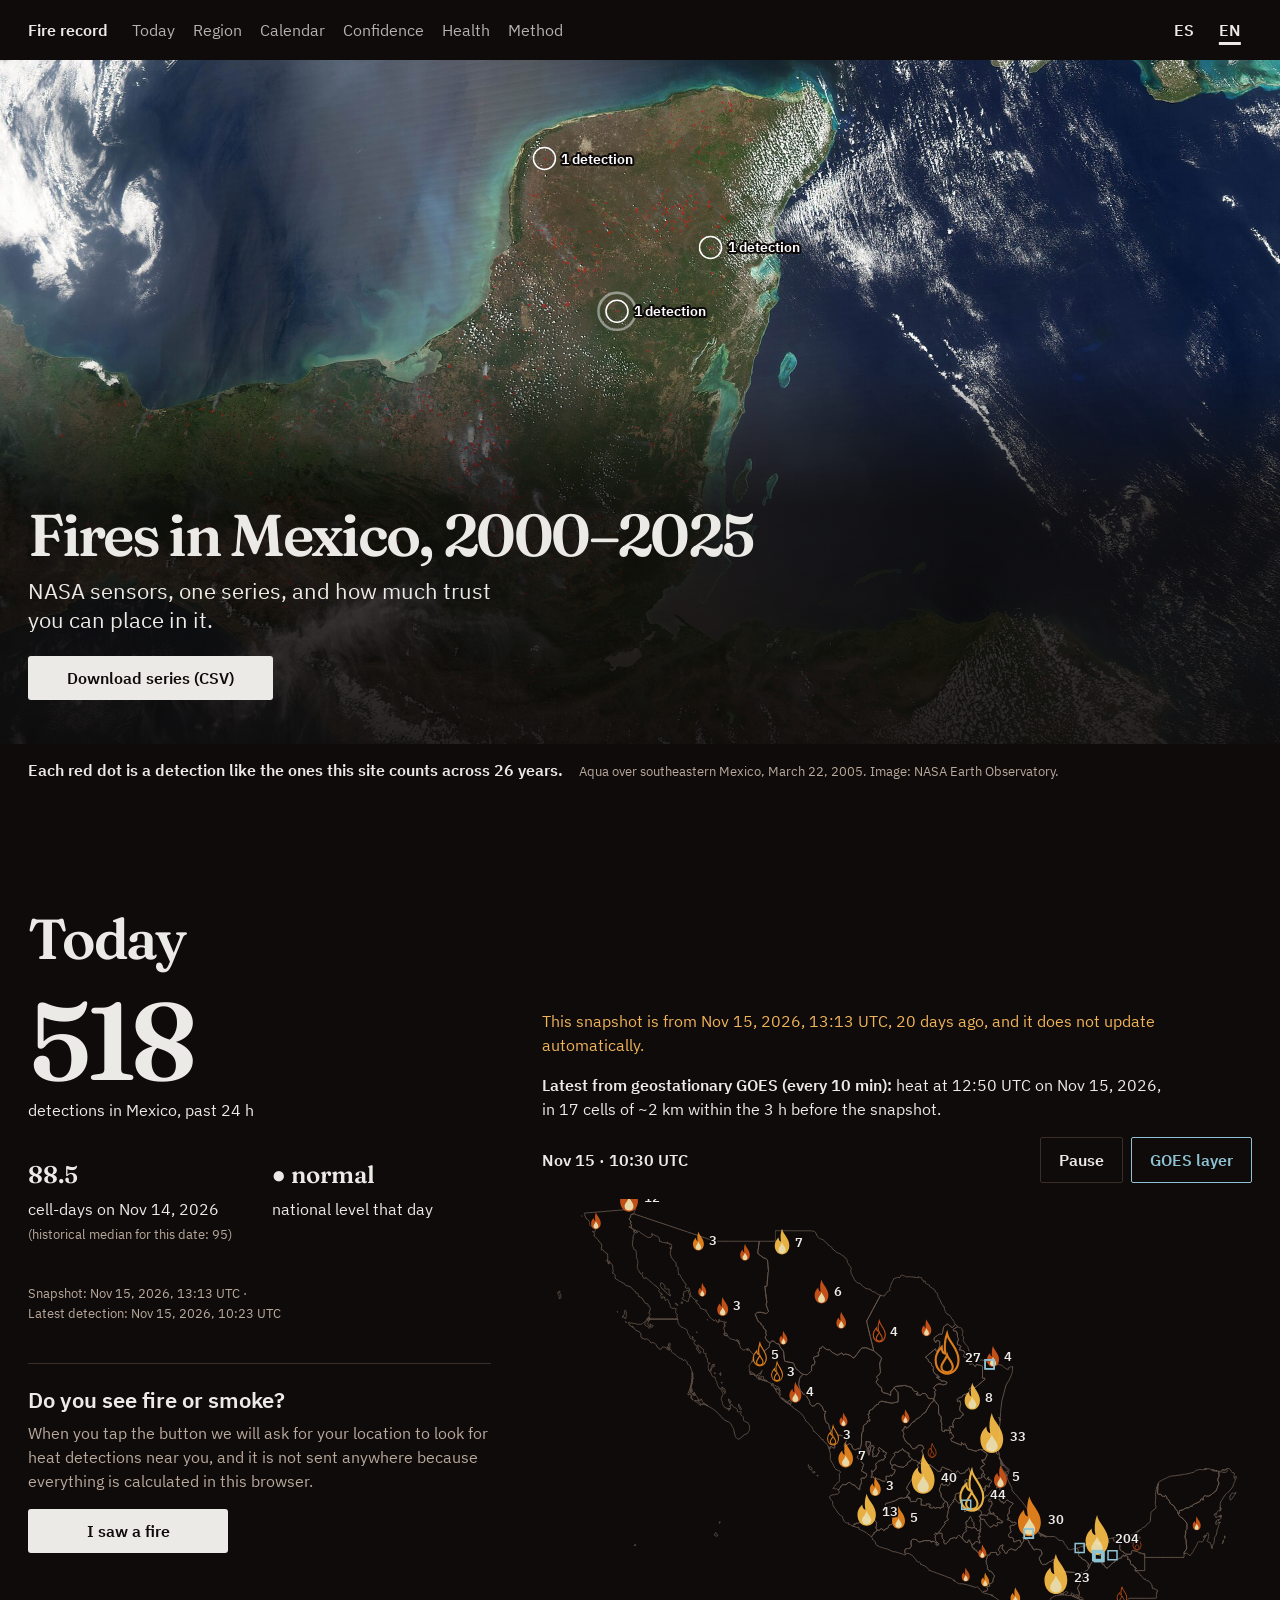
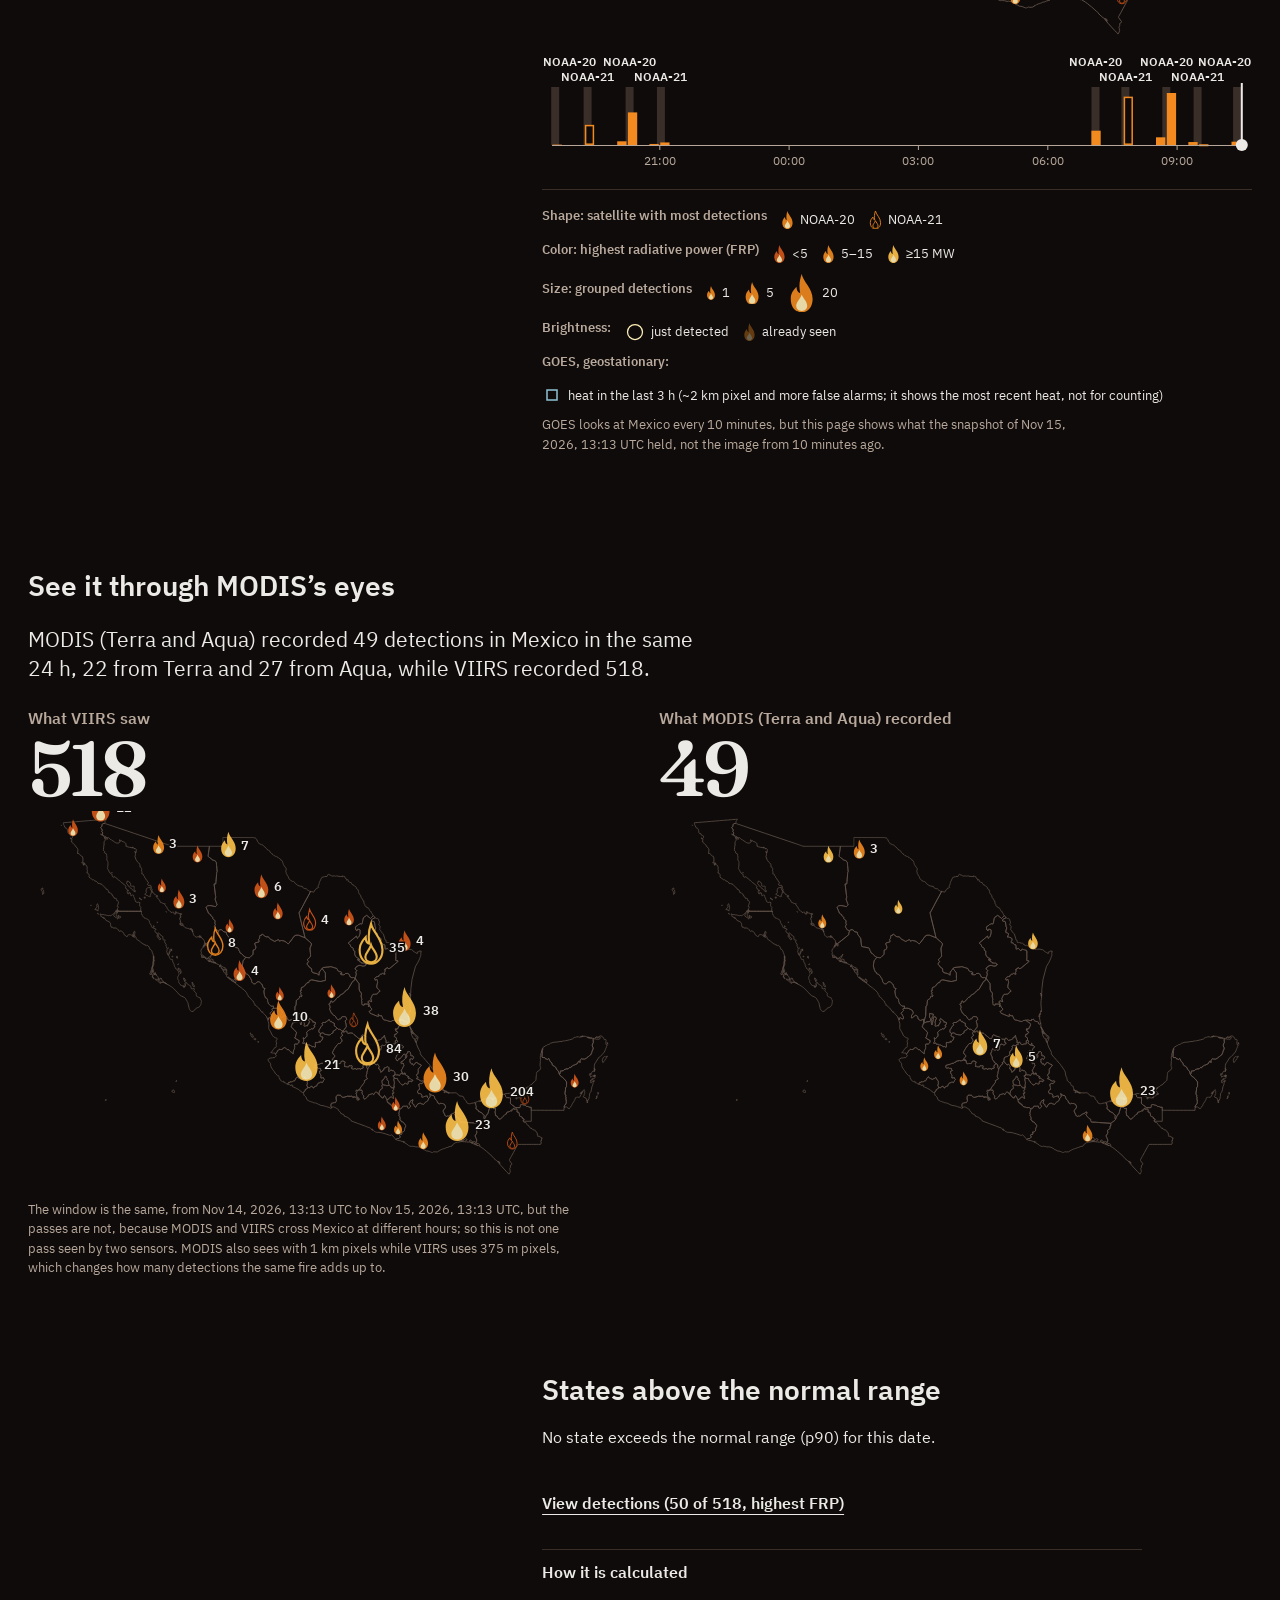
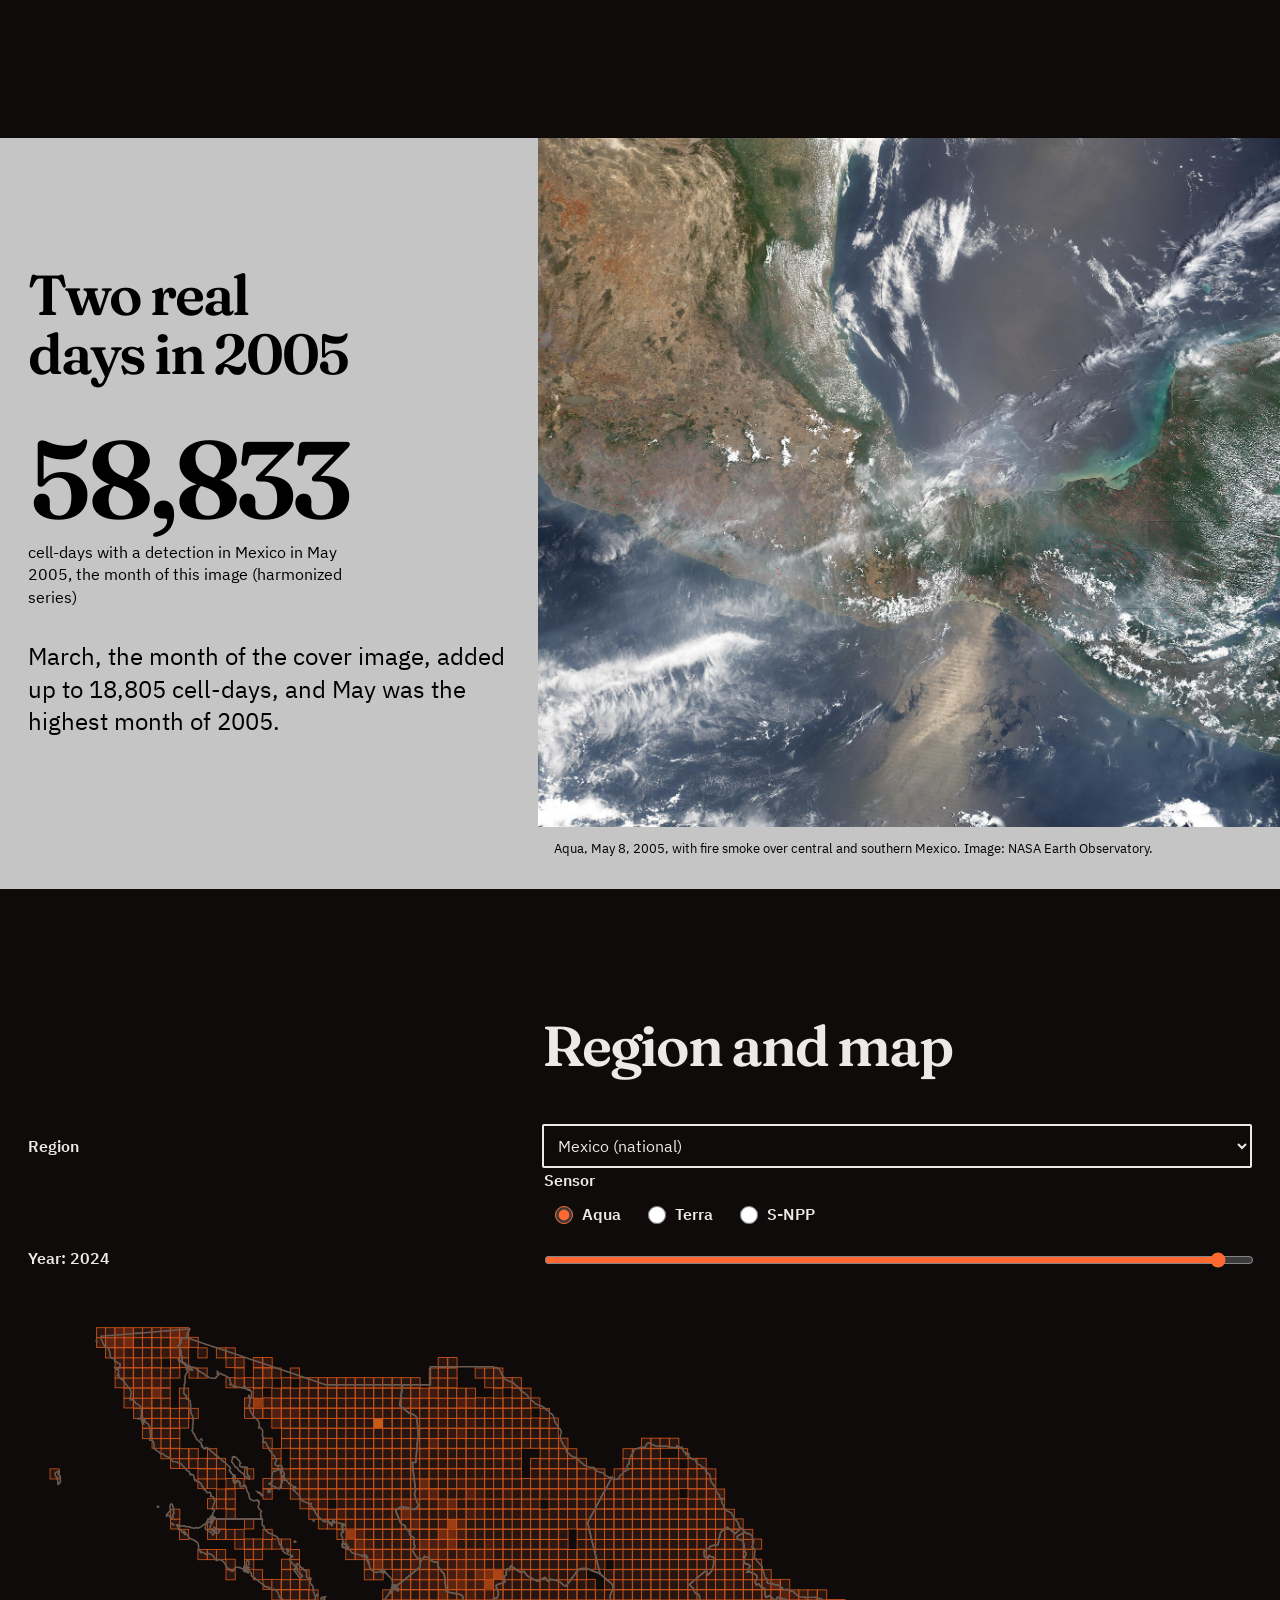
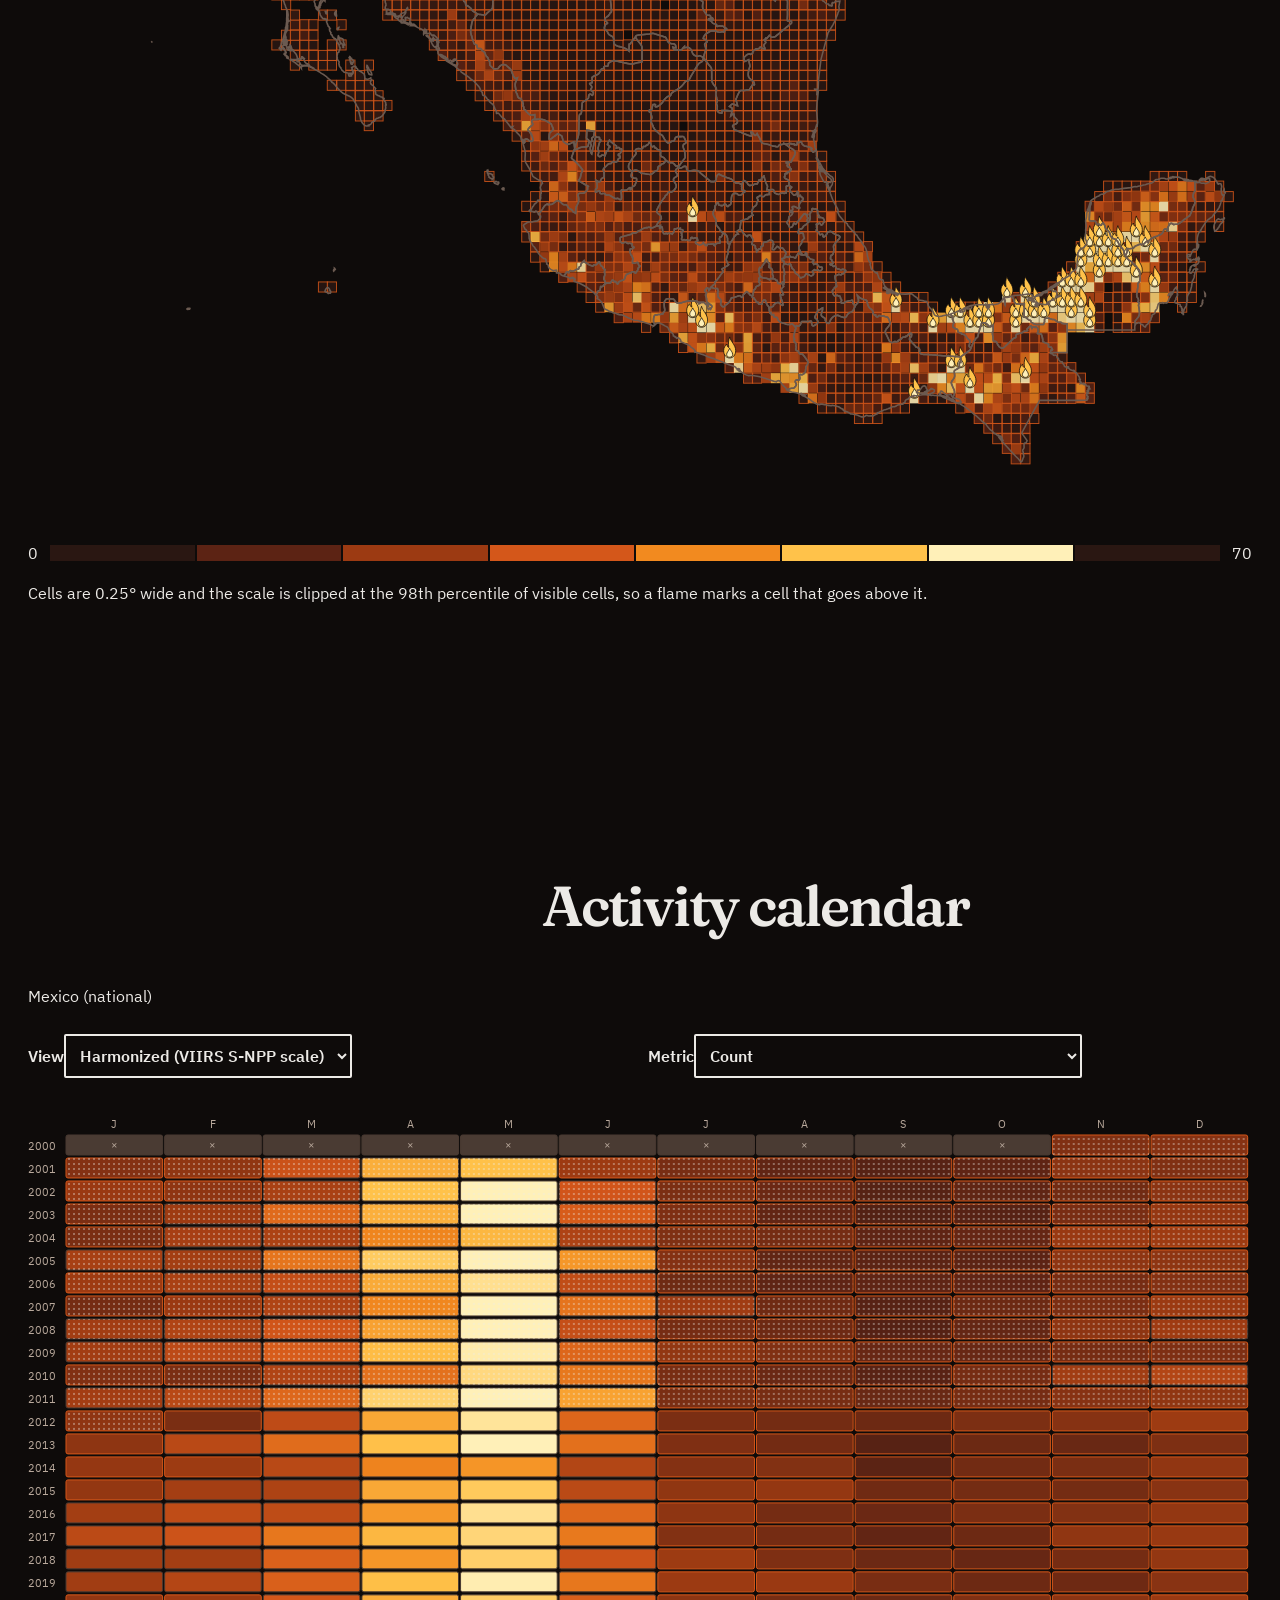
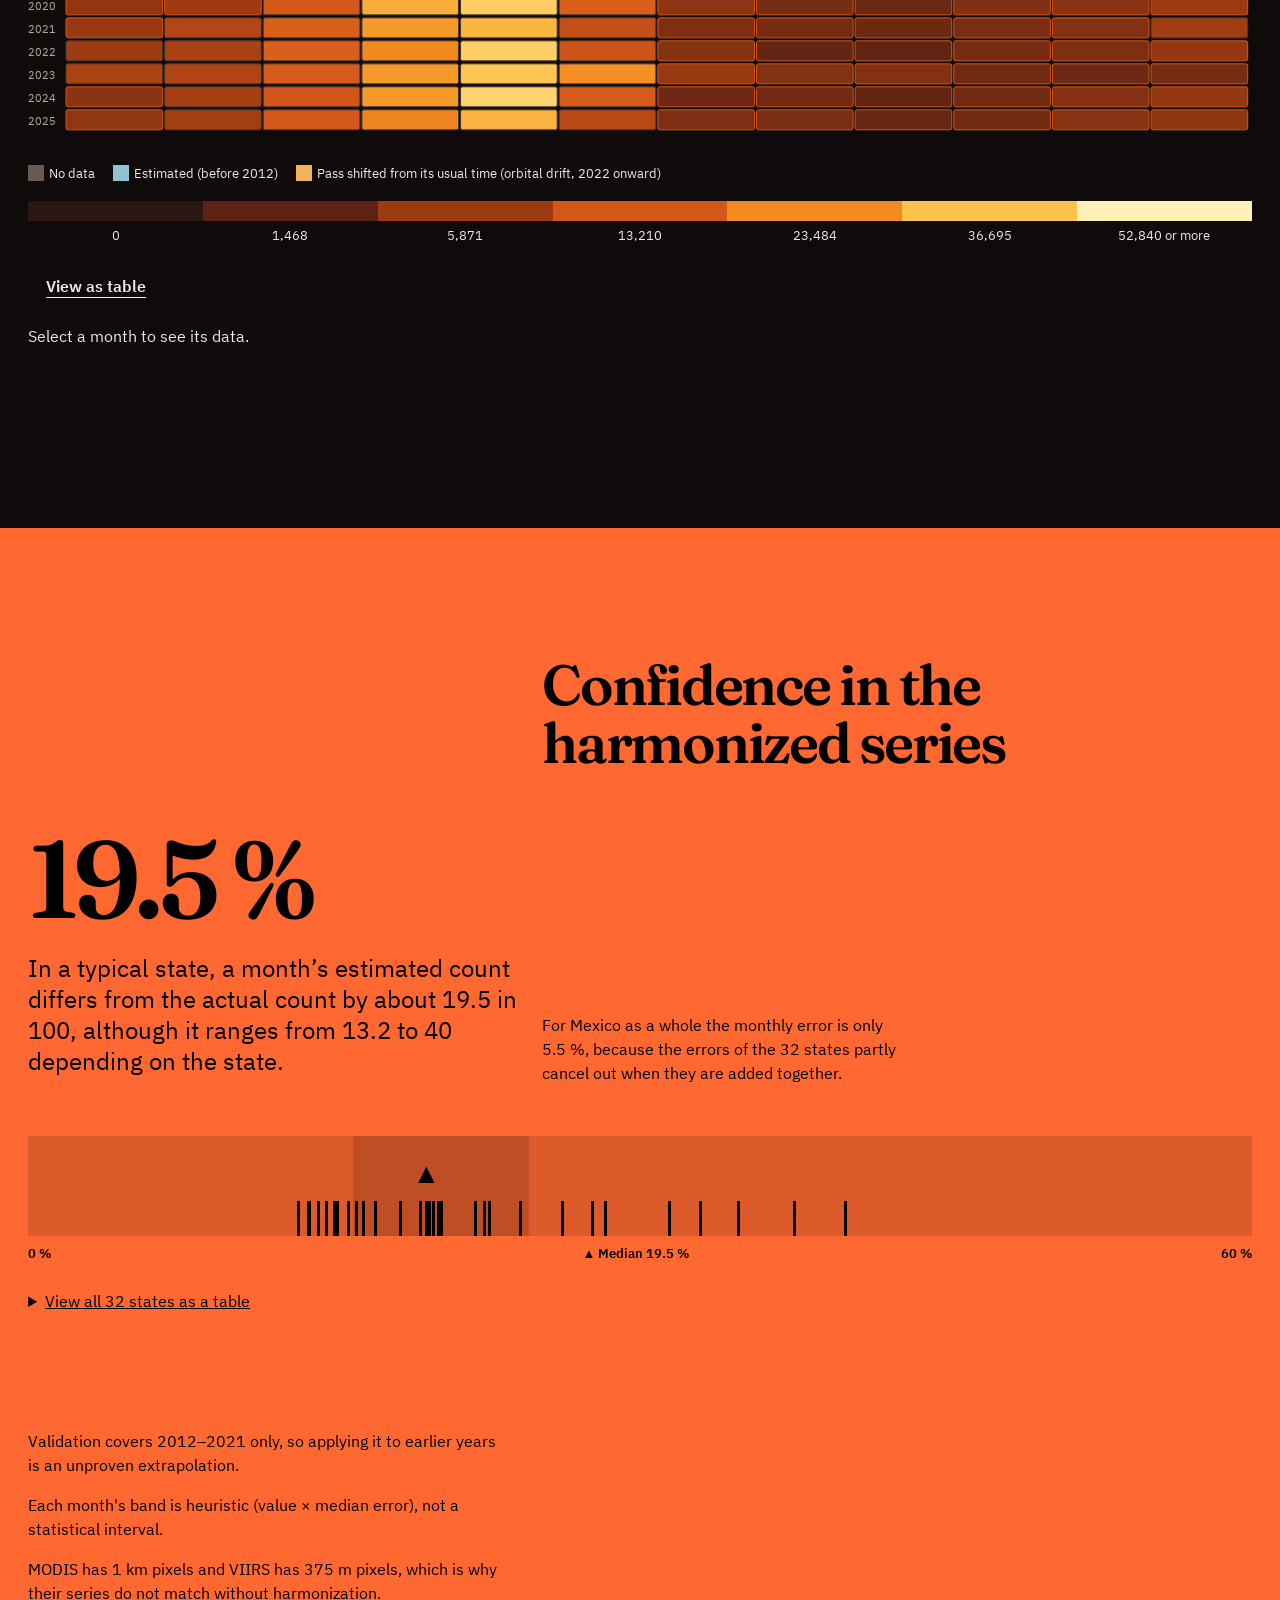
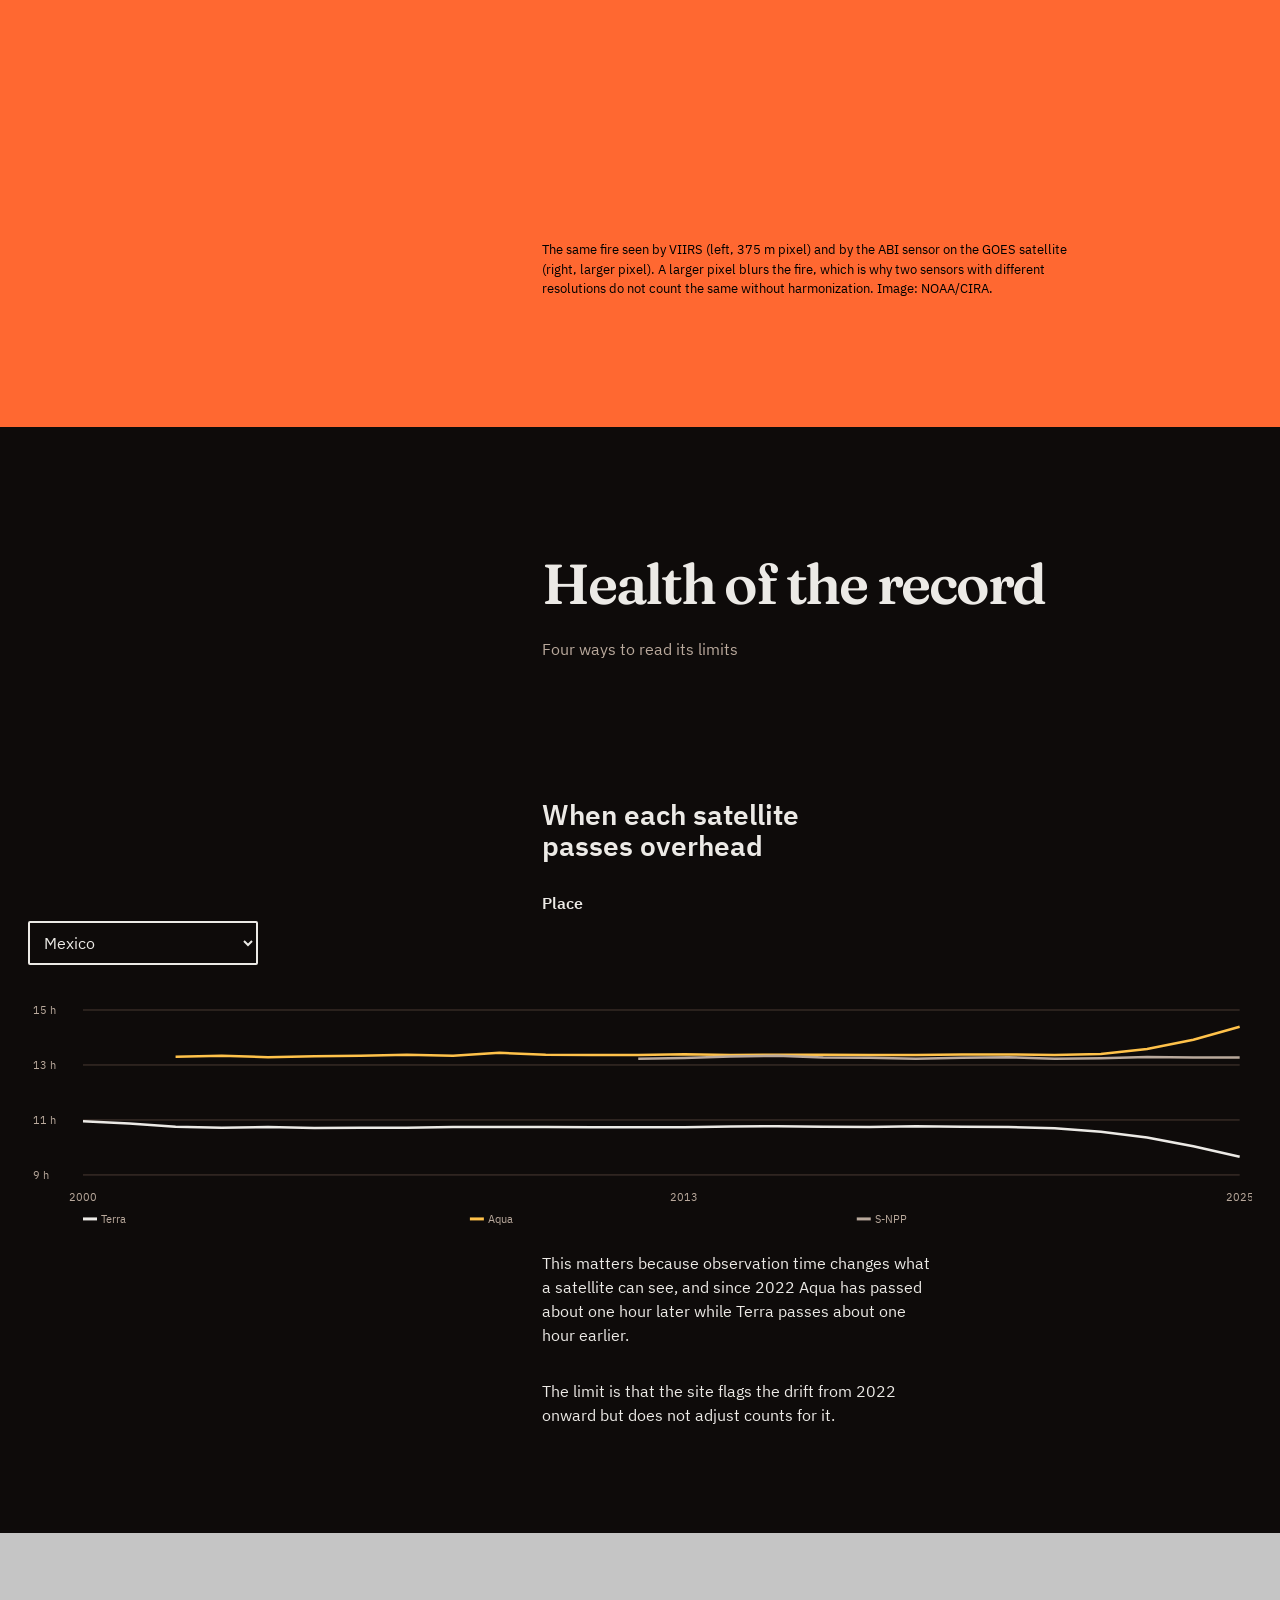
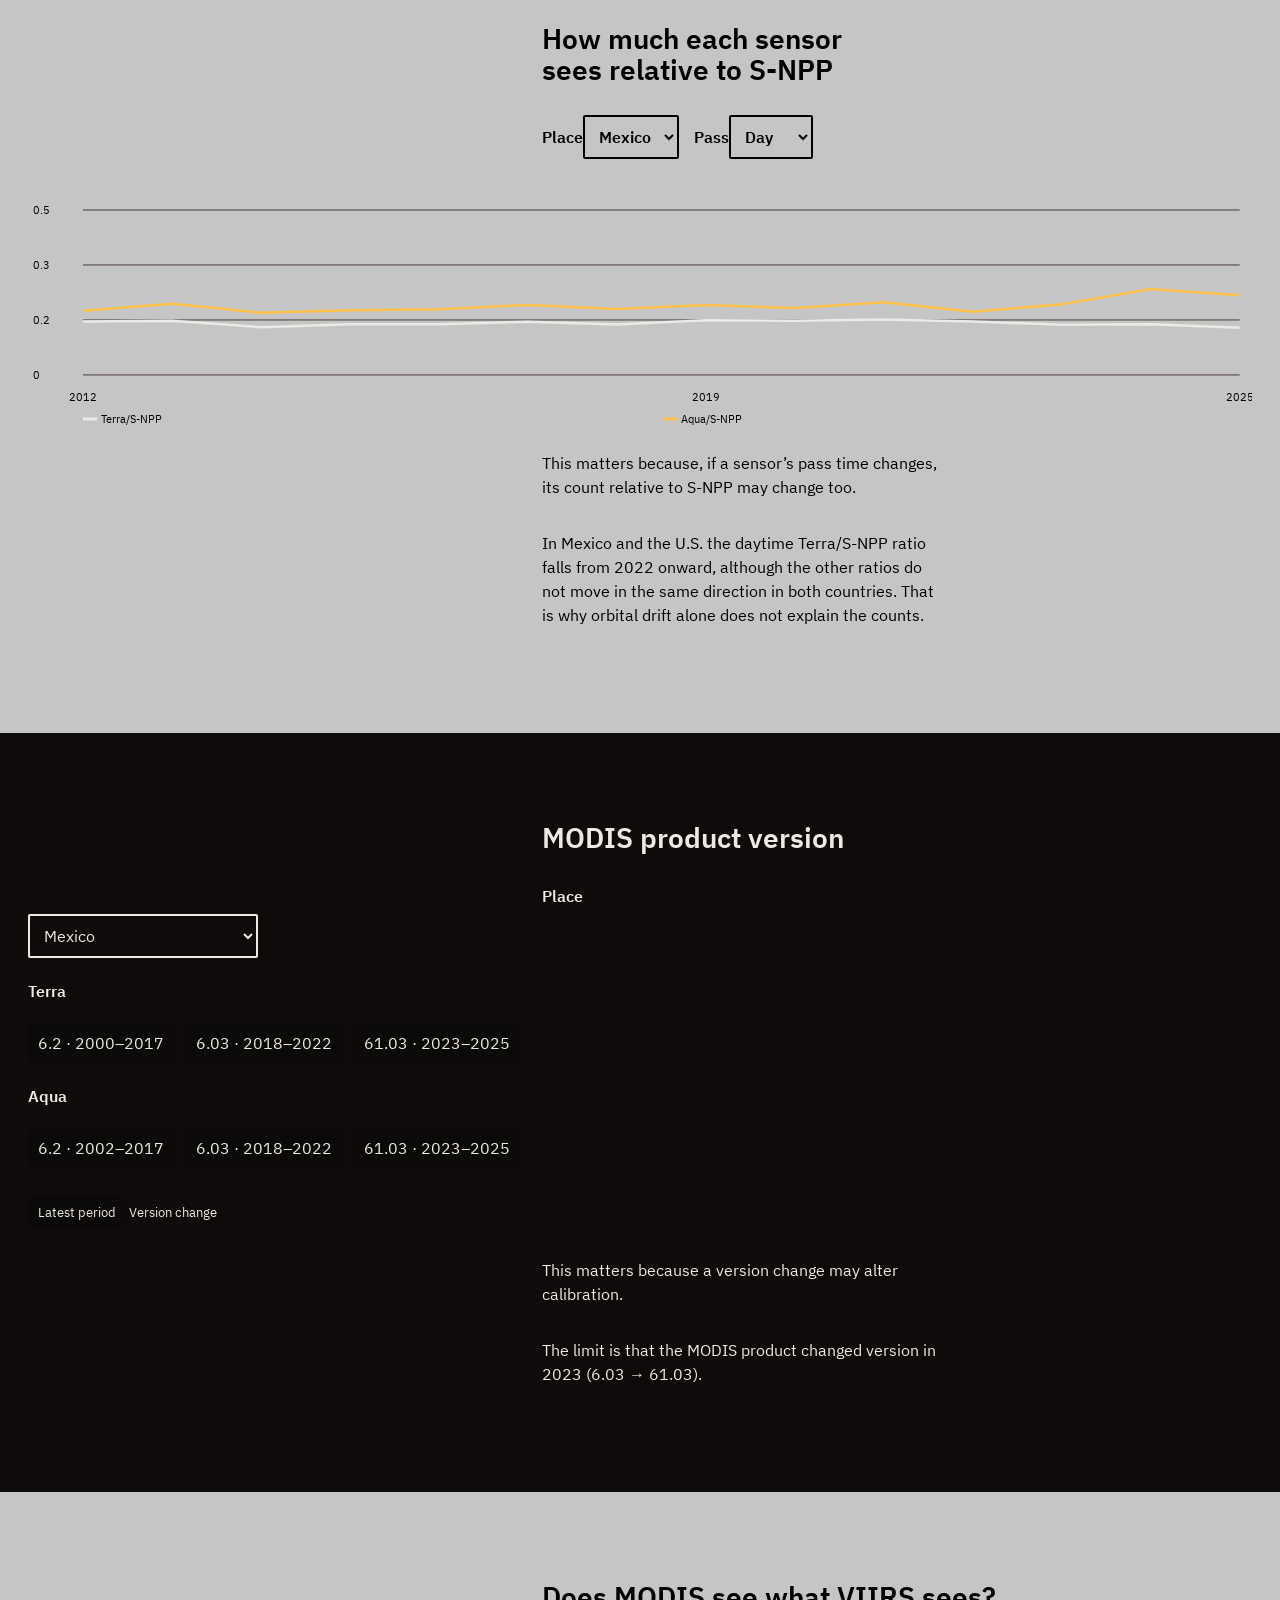
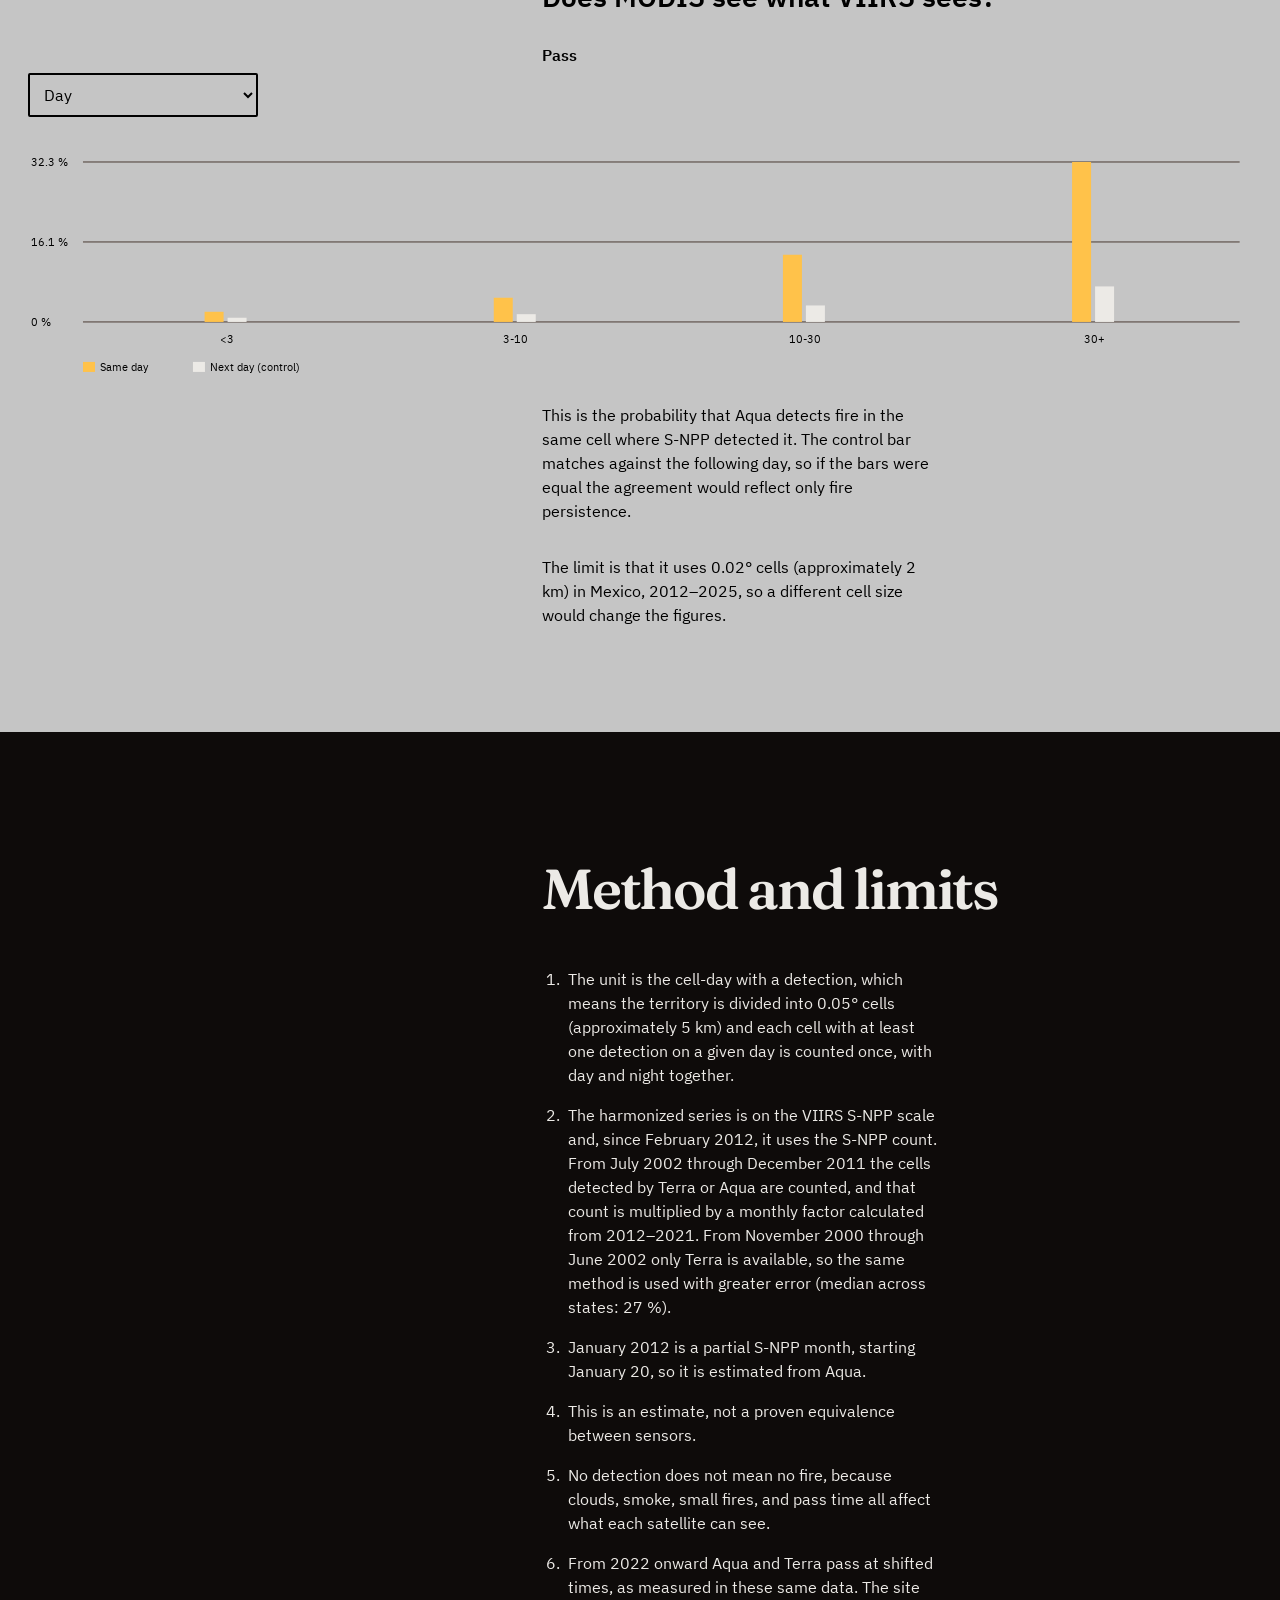
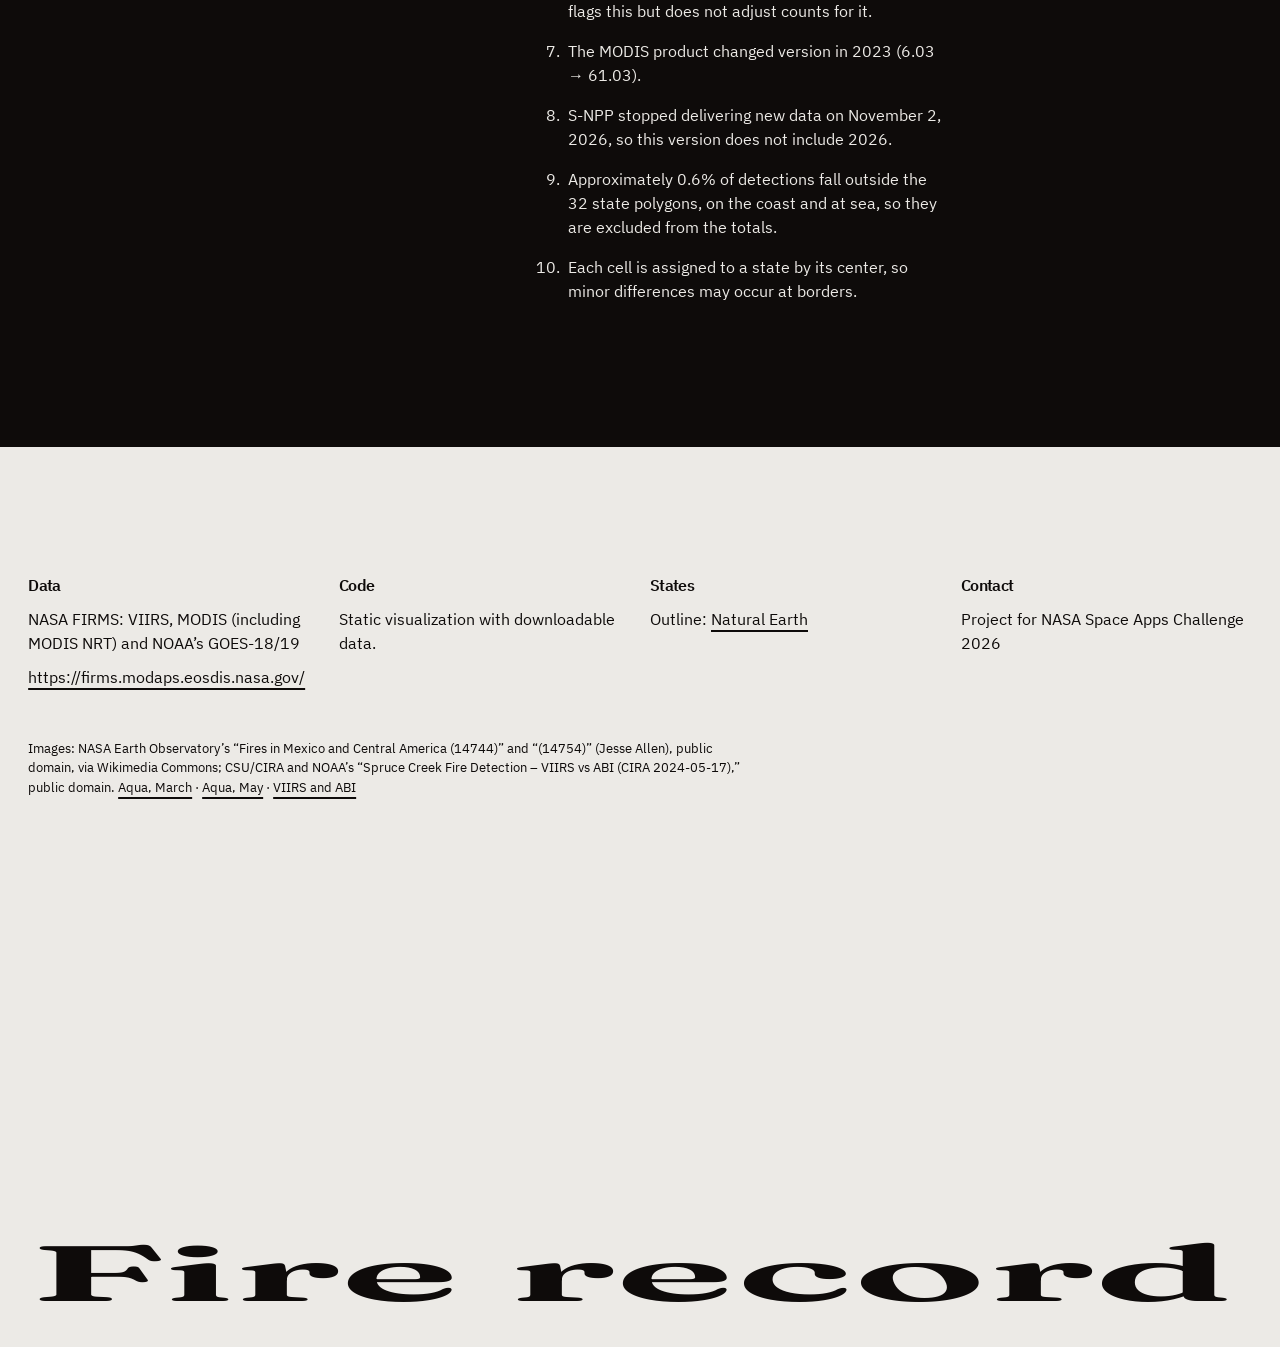
==== commit 2f591163: "Hoy: MODIS NRT real en la comparación y capa GOES de las últimas 3 h - fetch_live.py baja MODIS_NRT " ====
--- a/web/index.html
+++ b/web/index.html
@@ -59,6 +59,6 @@
   </div></section>
   <section id="metodo" class="panel" aria-labelledby="method-title"><h2 id="method-title" data-i18n="methodTitle">Método y límites</h2><ol class="method-list"><li data-i18n="method1">Unidad: celdas-día con detección. Se divide el territorio en celdas de 0.05° (aprox. 5 km) y se cuenta cuántas celdas tuvieron al menos una detección cada día (día y noche juntos).</li><li id="method-harmonized" data-i18n="method2">Serie armonizada: en escala VIIRS (S-NPP). Desde febrero de 2012 es el conteo de S-NPP; antes de esa fecha se estima con Aqua (desde julio de 2002) o Terra (antes), multiplicando por un factor mensual calculado con los años 2012–2021, que son los años en que los sensores se solapan antes de la deriva orbital.</li><li data-i18n="method3">Enero de 2012 es un mes parcial de S-NPP (inicia el 20 de enero) y se estima con Aqua.</li><li data-i18n="method4">Esto es una estimación, no una equivalencia demostrada entre sensores.</li><li data-i18n="method5">Sin detección no significa sin fuego: nubes, humo, fuegos pequeños y la hora de paso afectan lo que ve cada satélite.</li><li data-i18n="method6">Desde 2022 los pases de Aqua y Terra se desvían de su hora (medido en estos mismos datos); la web lo marca, pero no corrige los conteos por ello.</li><li data-i18n="method7">El producto MODIS cambió de versión en 2023 (6.03 → 61.03).</li><li data-i18n="method8">S-NPP dejó de entregar datos nuevos el 2 de noviembre de 2026; esta versión no incluye 2026.</li><li data-i18n="method9">Aproximadamente el 0.6 % de las detecciones cae fuera de los 32 polígonos estatales (costa y mar) y se excluye de los totales.</li><li data-i18n="method10">Las celdas se asignan a un estado por su centro; en las fronteras puede haber diferencias menores.</li></ol></section>
 </main>
-<footer class="site-footer"><div class="footer-columns"><div><h2 data-i18n="footerData">Datos</h2><p data-i18n="footerDataSource">NASA FIRMS (MODIS y VIIRS)</p><a href="https://firms.modaps.eosdis.nasa.gov" rel="noopener">NASA FIRMS</a></div><div><h2 data-i18n="footerCode">Código</h2><p data-i18n="footerCodeDesc">Visualización estática con datos descargables.</p></div><div><h2 data-i18n="footerStates">Estados</h2><p><span data-i18n="footerStatePrefix">Contorno:</span> <a href="https://www.naturalearthdata.com" rel="noopener">Natural Earth</a></p></div><div><h2 data-i18n="footerContact">Contacto</h2><p data-i18n="footerContactDesc">Proyecto para NASA Space Apps Challenge 2026</p></div></div><p class="image-credits"><span data-i18n="imageCreditsIntro">Imágenes: «Fires in Mexico and Central America (14744)» y «(14754)» de NASA Earth Observatory (Jesse Allen), dominio público, vía Wikimedia Commons; «Spruce Creek Fire Detection – VIIRS vs ABI (CIRA 2024-05-17)» de CSU/CIRA y NOAA, dominio público.</span> <a href="https://commons.wikimedia.org/wiki/File:Fires_in_Mexico_and_Central_America_(14744).jpg" rel="noopener" data-i18n="creditAquaMarch">Aqua, marzo</a> · <a href="https://commons.wikimedia.org/wiki/File:Fires_in_Mexico_and_Central_America_(14754).jpg" rel="noopener" data-i18n="creditAquaMay">Aqua, mayo</a> · <a href="https://commons.wikimedia.org/wiki/File:Spruce_Creek_Fire_Detection_%E2%80%93_VIIRS_vs_ABI_(CIRA_2024-05-17_-_nonelabels0).png" rel="noopener" data-i18n="creditViirsAbi">VIIRS y ABI</a></p><svg class="footer-wordmark" viewBox="0 0 1400 150" role="img" aria-label="Registro de incendios" data-i18n-attr="aria-label:brand"><title data-i18n="brand">Registro de incendios</title><text x="0" y="120" textLength="1380" lengthAdjust="spacingAndGlyphs" data-i18n="brand">Registro de incendios</text></svg></footer>
+<footer class="site-footer"><div class="footer-columns"><div><h2 data-i18n="footerData">Datos</h2><p data-i18n="footerDataSource">NASA FIRMS: VIIRS, MODIS (también MODIS NRT) y GOES-18/19 de NOAA</p><a href="https://firms.modaps.eosdis.nasa.gov" rel="noopener">NASA FIRMS</a></div><div><h2 data-i18n="footerCode">Código</h2><p data-i18n="footerCodeDesc">Visualización estática con datos descargables.</p></div><div><h2 data-i18n="footerStates">Estados</h2><p><span data-i18n="footerStatePrefix">Contorno:</span> <a href="https://www.naturalearthdata.com" rel="noopener">Natural Earth</a></p></div><div><h2 data-i18n="footerContact">Contacto</h2><p data-i18n="footerContactDesc">Proyecto para NASA Space Apps Challenge 2026</p></div></div><p class="image-credits"><span data-i18n="imageCreditsIntro">Imágenes: «Fires in Mexico and Central America (14744)» y «(14754)» de NASA Earth Observatory (Jesse Allen), dominio público, vía Wikimedia Commons; «Spruce Creek Fire Detection – VIIRS vs ABI (CIRA 2024-05-17)» de CSU/CIRA y NOAA, dominio público.</span> <a href="https://commons.wikimedia.org/wiki/File:Fires_in_Mexico_and_Central_America_(14744).jpg" rel="noopener" data-i18n="creditAquaMarch">Aqua, marzo</a> · <a href="https://commons.wikimedia.org/wiki/File:Fires_in_Mexico_and_Central_America_(14754).jpg" rel="noopener" data-i18n="creditAquaMay">Aqua, mayo</a> · <a href="https://commons.wikimedia.org/wiki/File:Spruce_Creek_Fire_Detection_%E2%80%93_VIIRS_vs_ABI_(CIRA_2024-05-17_-_nonelabels0).png" rel="noopener" data-i18n="creditViirsAbi">VIIRS y ABI</a></p><svg class="footer-wordmark" viewBox="0 0 1400 150" role="img" aria-label="Registro de incendios" data-i18n-attr="aria-label:brand"><title data-i18n="brand">Registro de incendios</title><text x="0" y="120" textLength="1380" lengthAdjust="spacingAndGlyphs" data-i18n="brand">Registro de incendios</text></svg></footer>
 </body>
 </html>
--- a/web/css/styles.css
+++ b/web/css/styles.css
@@ -139,3 +139,9 @@
 .live-map-frame>svg.is-zoomed .live-cluster.is-selected .live-flame{opacity:.3}
 .fire-passes{margin-top:24px}
 @media(max-width:600px){.live-hero{display:flex;flex-direction:column}.live-top,.live-stats{display:contents}.live-stale{order:0}.live-stat-lead{order:1}.live-map-block{order:2;margin-top:32px}.live-stat:not(.live-stat-lead){order:3;margin-top:32px}.live-status{order:4}.live-next-pass{order:5;margin-top:32px}.fire{order:6;margin-top:24px}}
+.live-goes{fill:none;stroke:var(--ice);stroke-width:1.5;vector-effect:non-scaling-stroke;pointer-events:none}
+.legend-goes{fill:none;stroke:var(--ice);stroke-width:1.5}
+.live-goes-status{margin:0 0 16px;font-size:16px;max-width:62ch}
+.live-goes-toggle[aria-pressed="true"]{border-color:var(--ice);color:var(--ice)}
+.live-modis-real{margin:0 0 24px;font-size:clamp(18px,1rem + .4vw,22px);line-height:1.35;max-width:52ch}
+@media(max-width:600px){.live-controls button{flex:1 1 0;width:auto}}
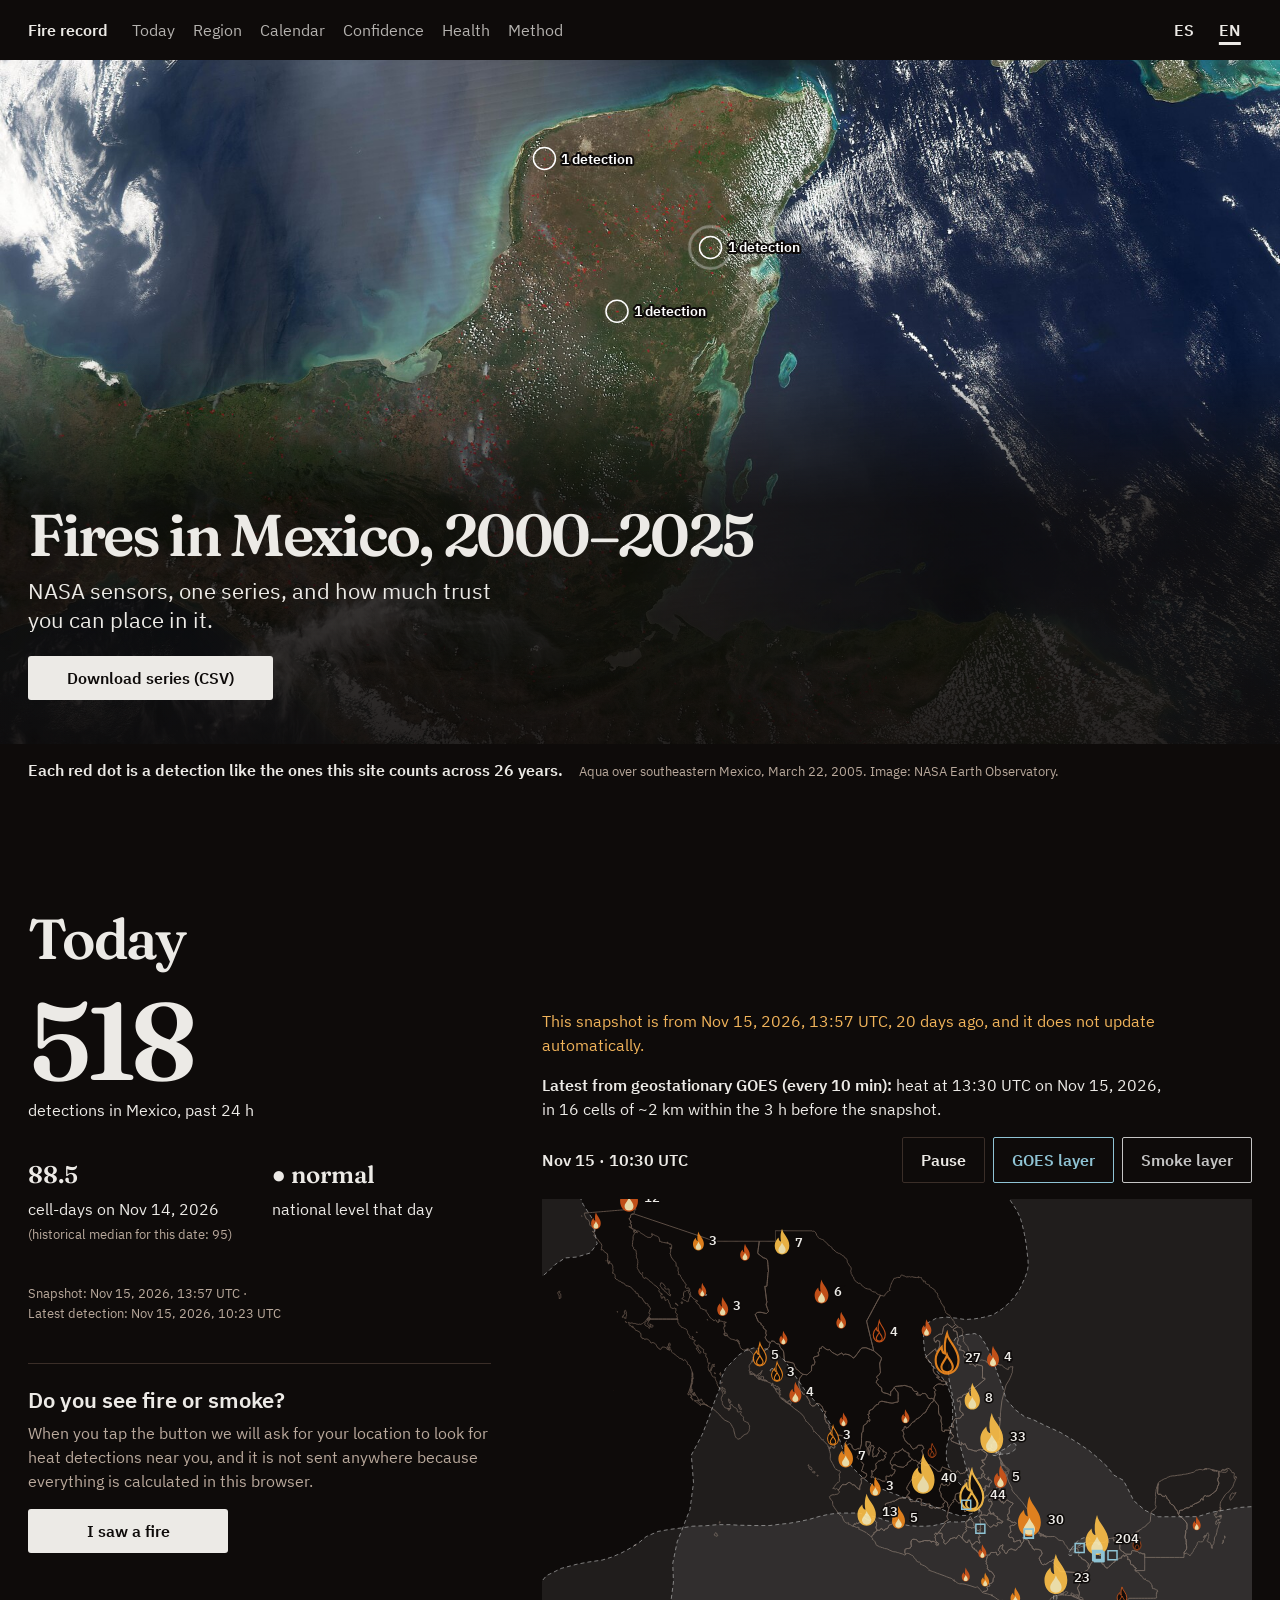
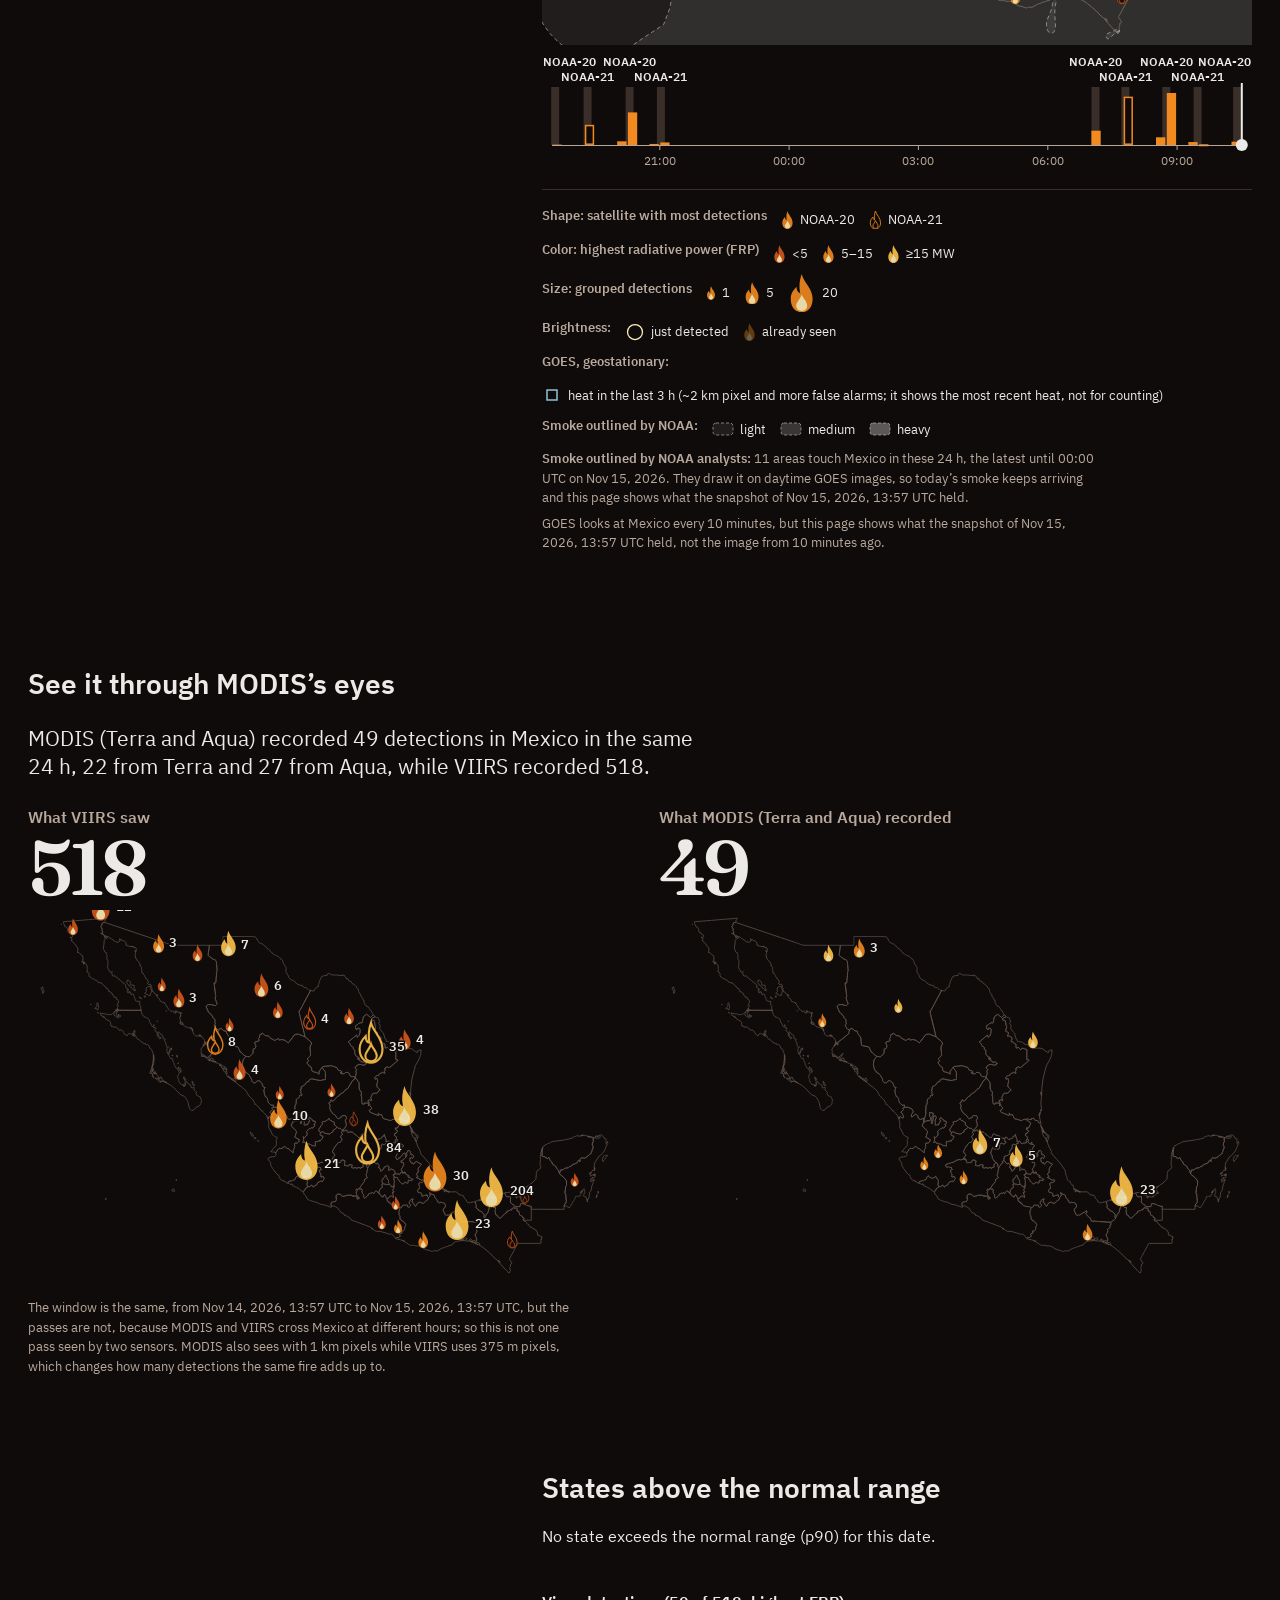
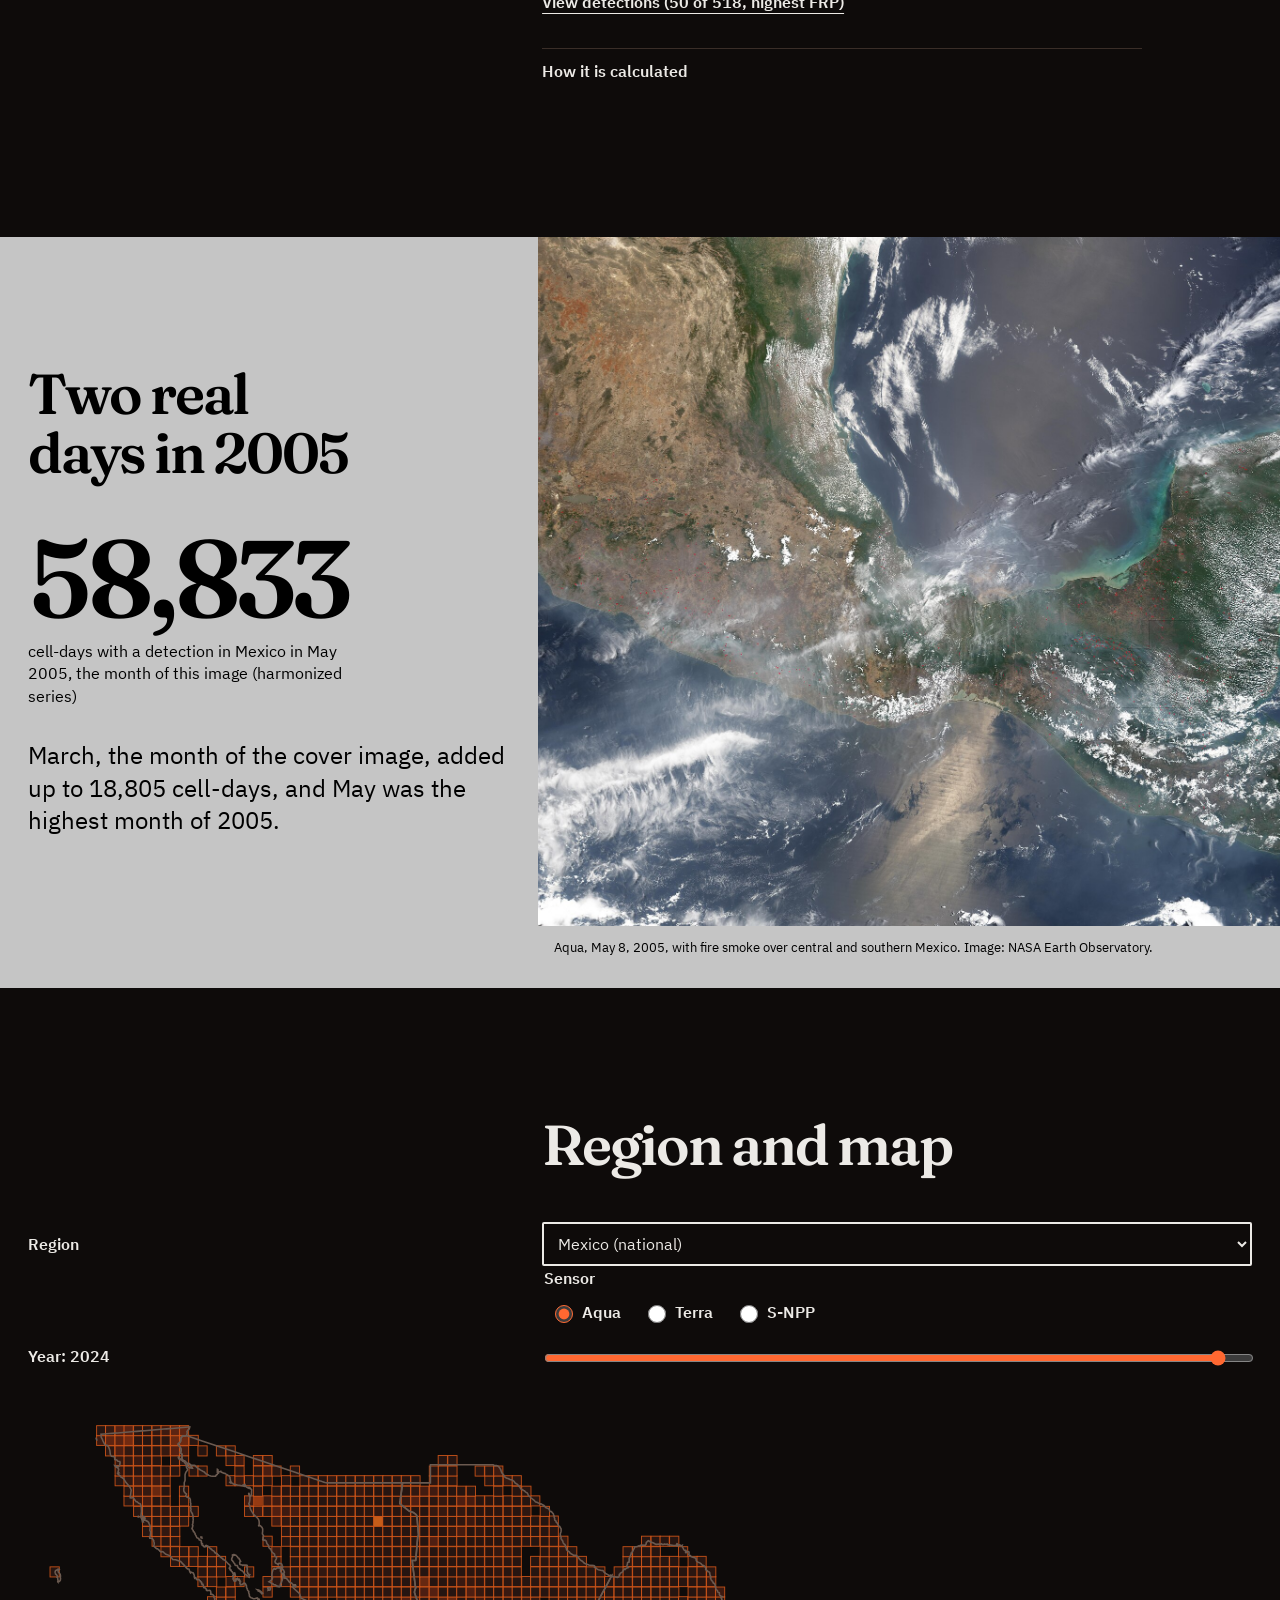
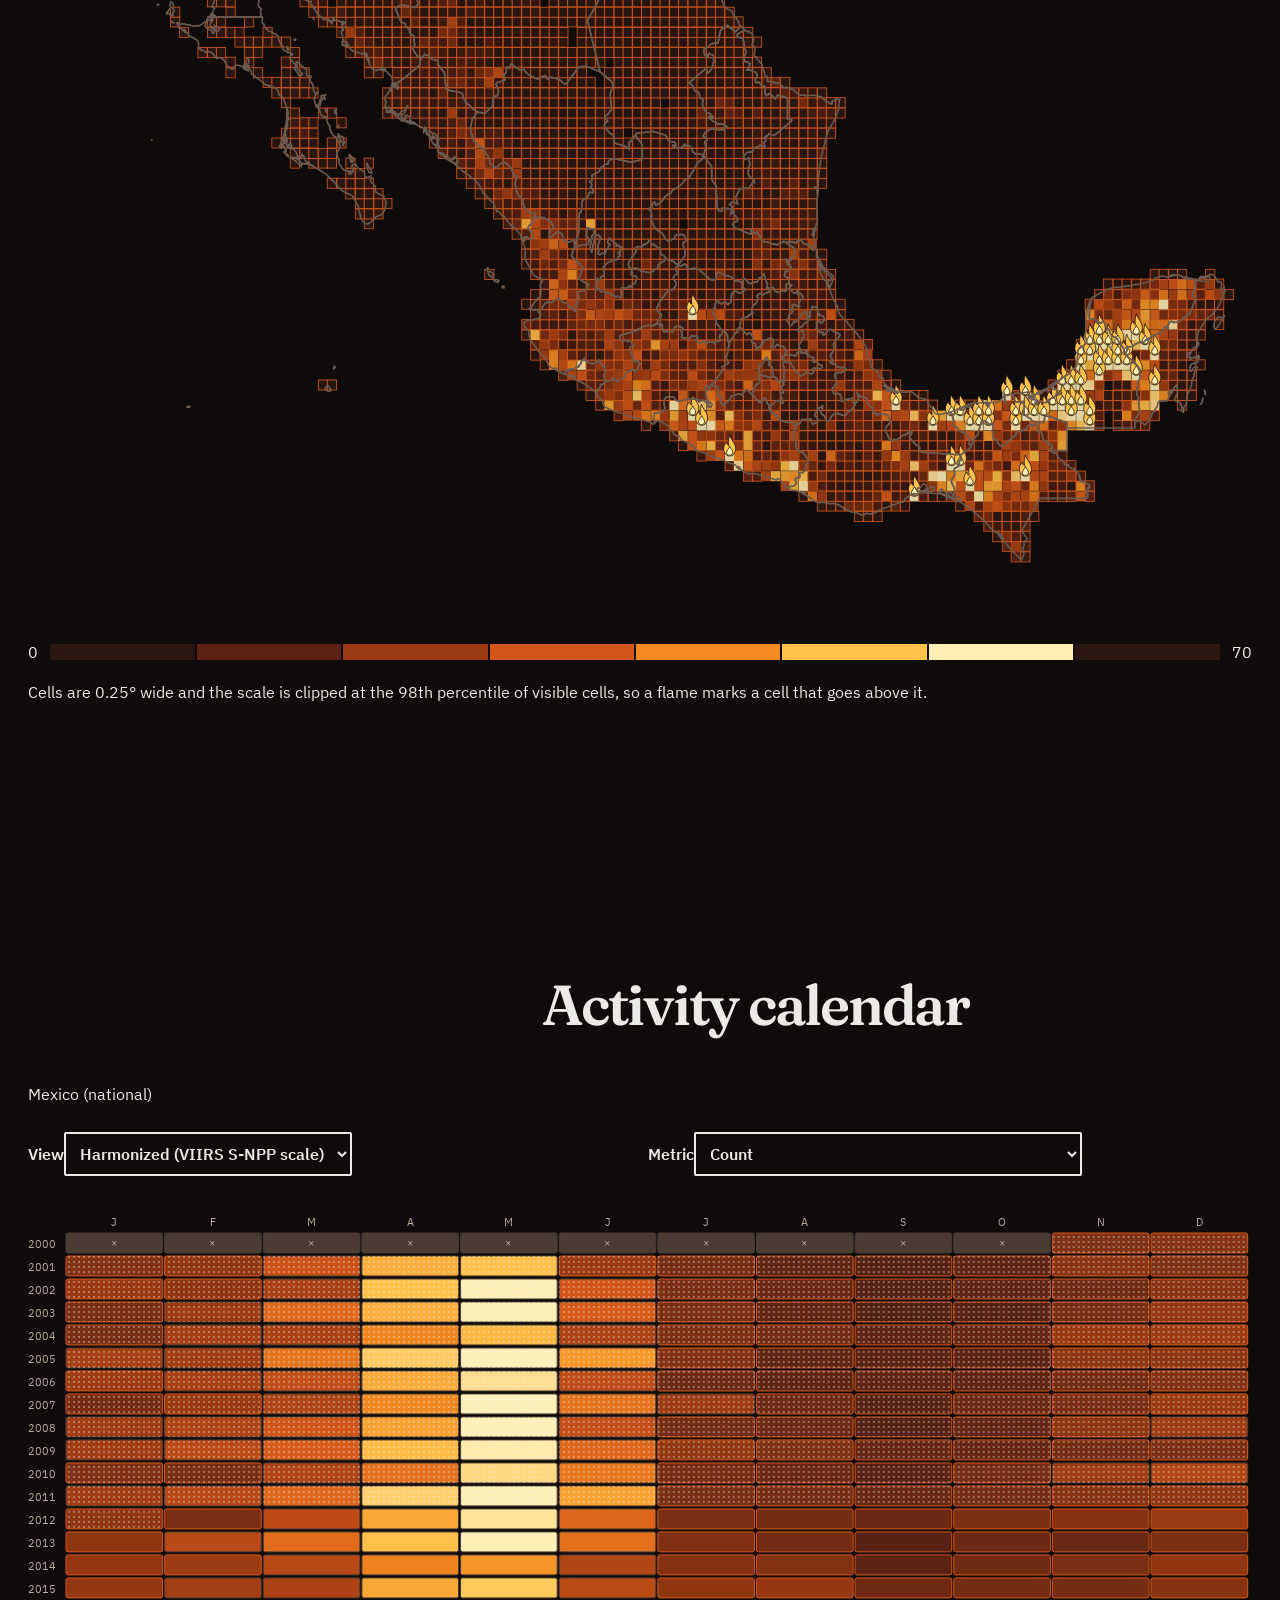
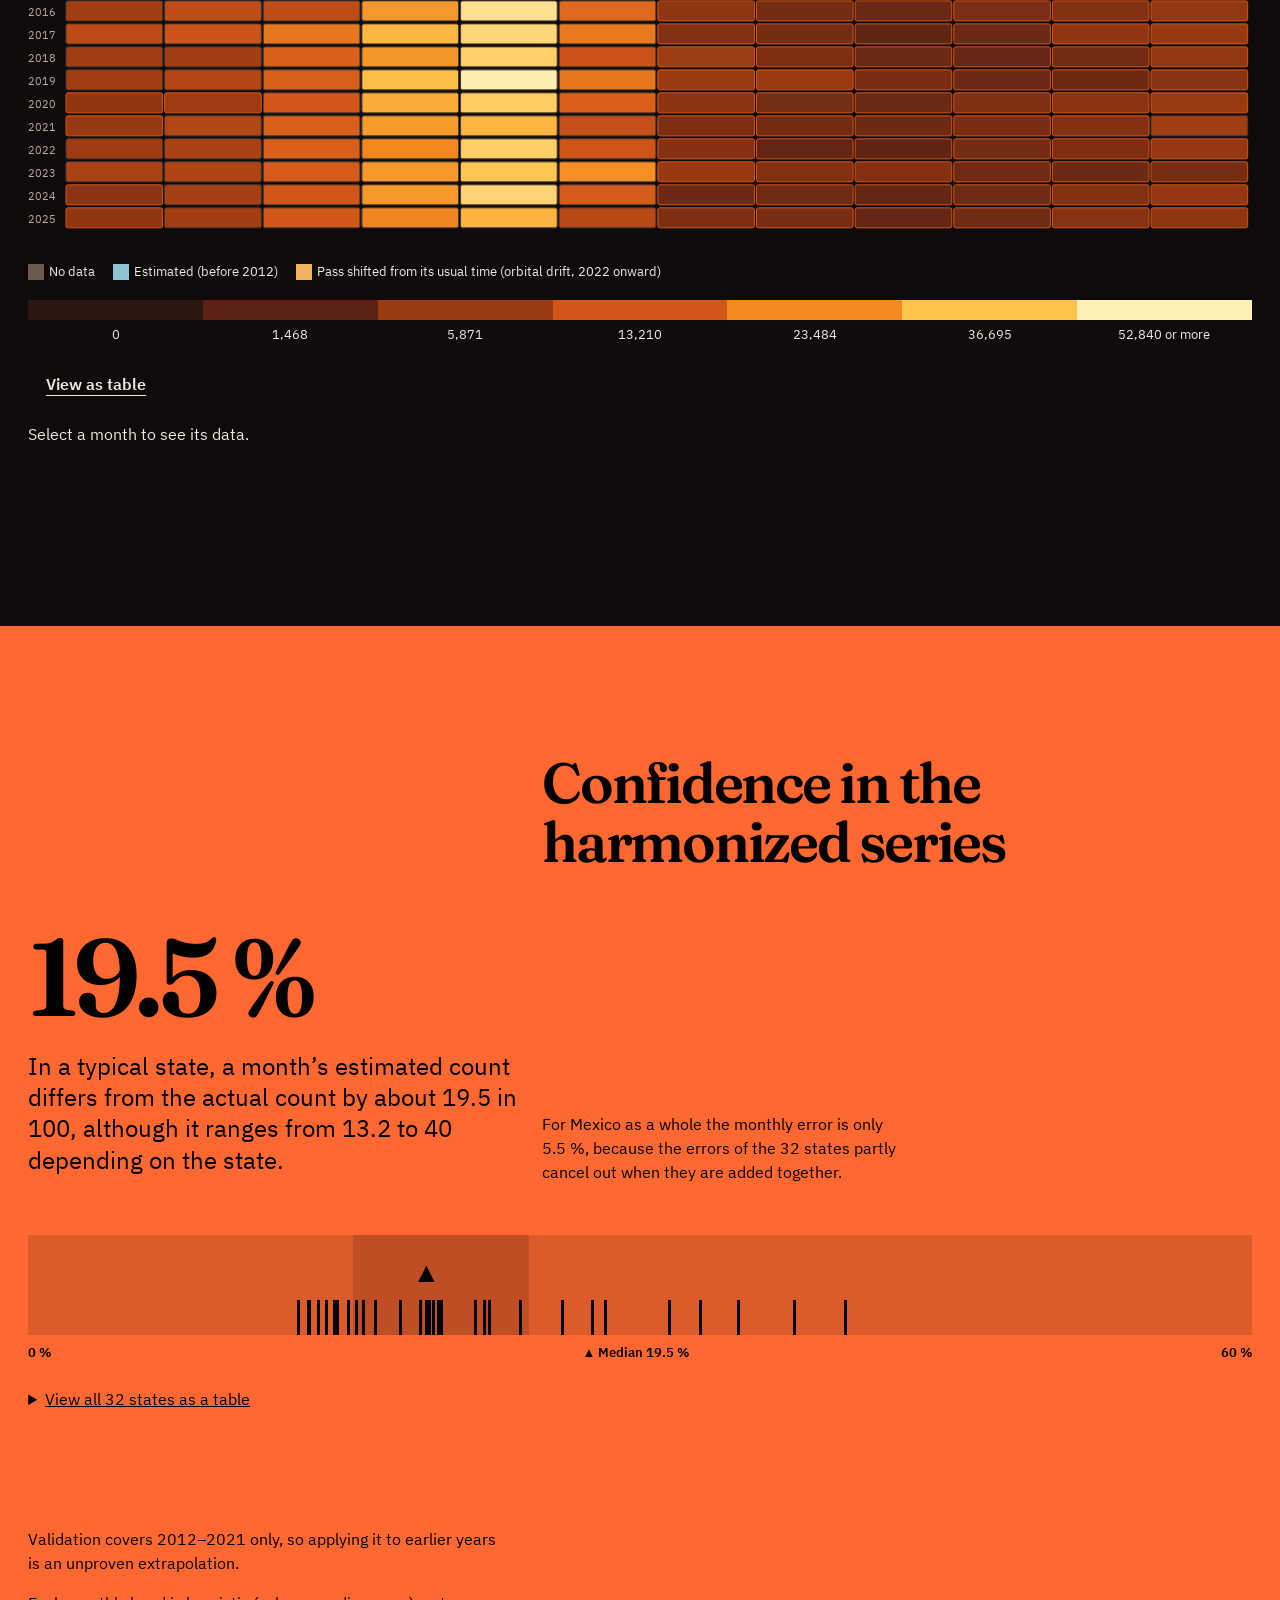
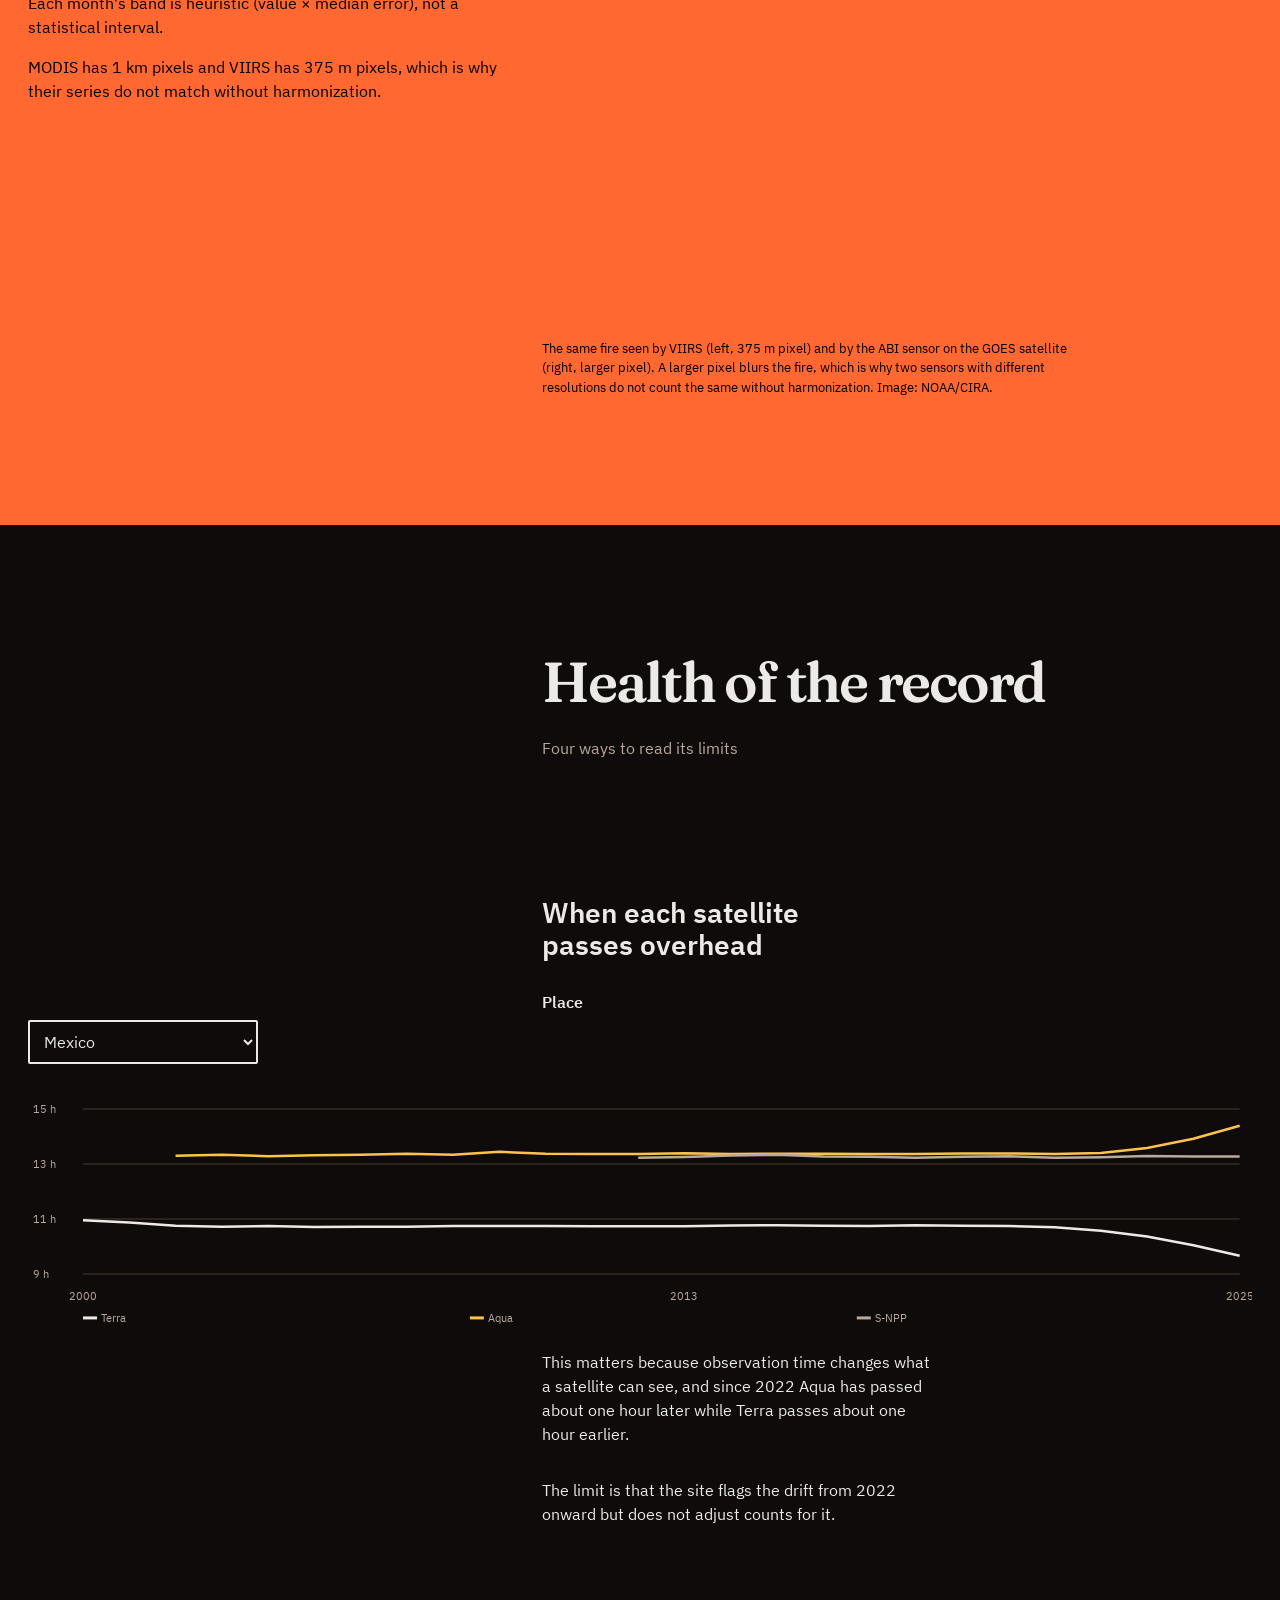
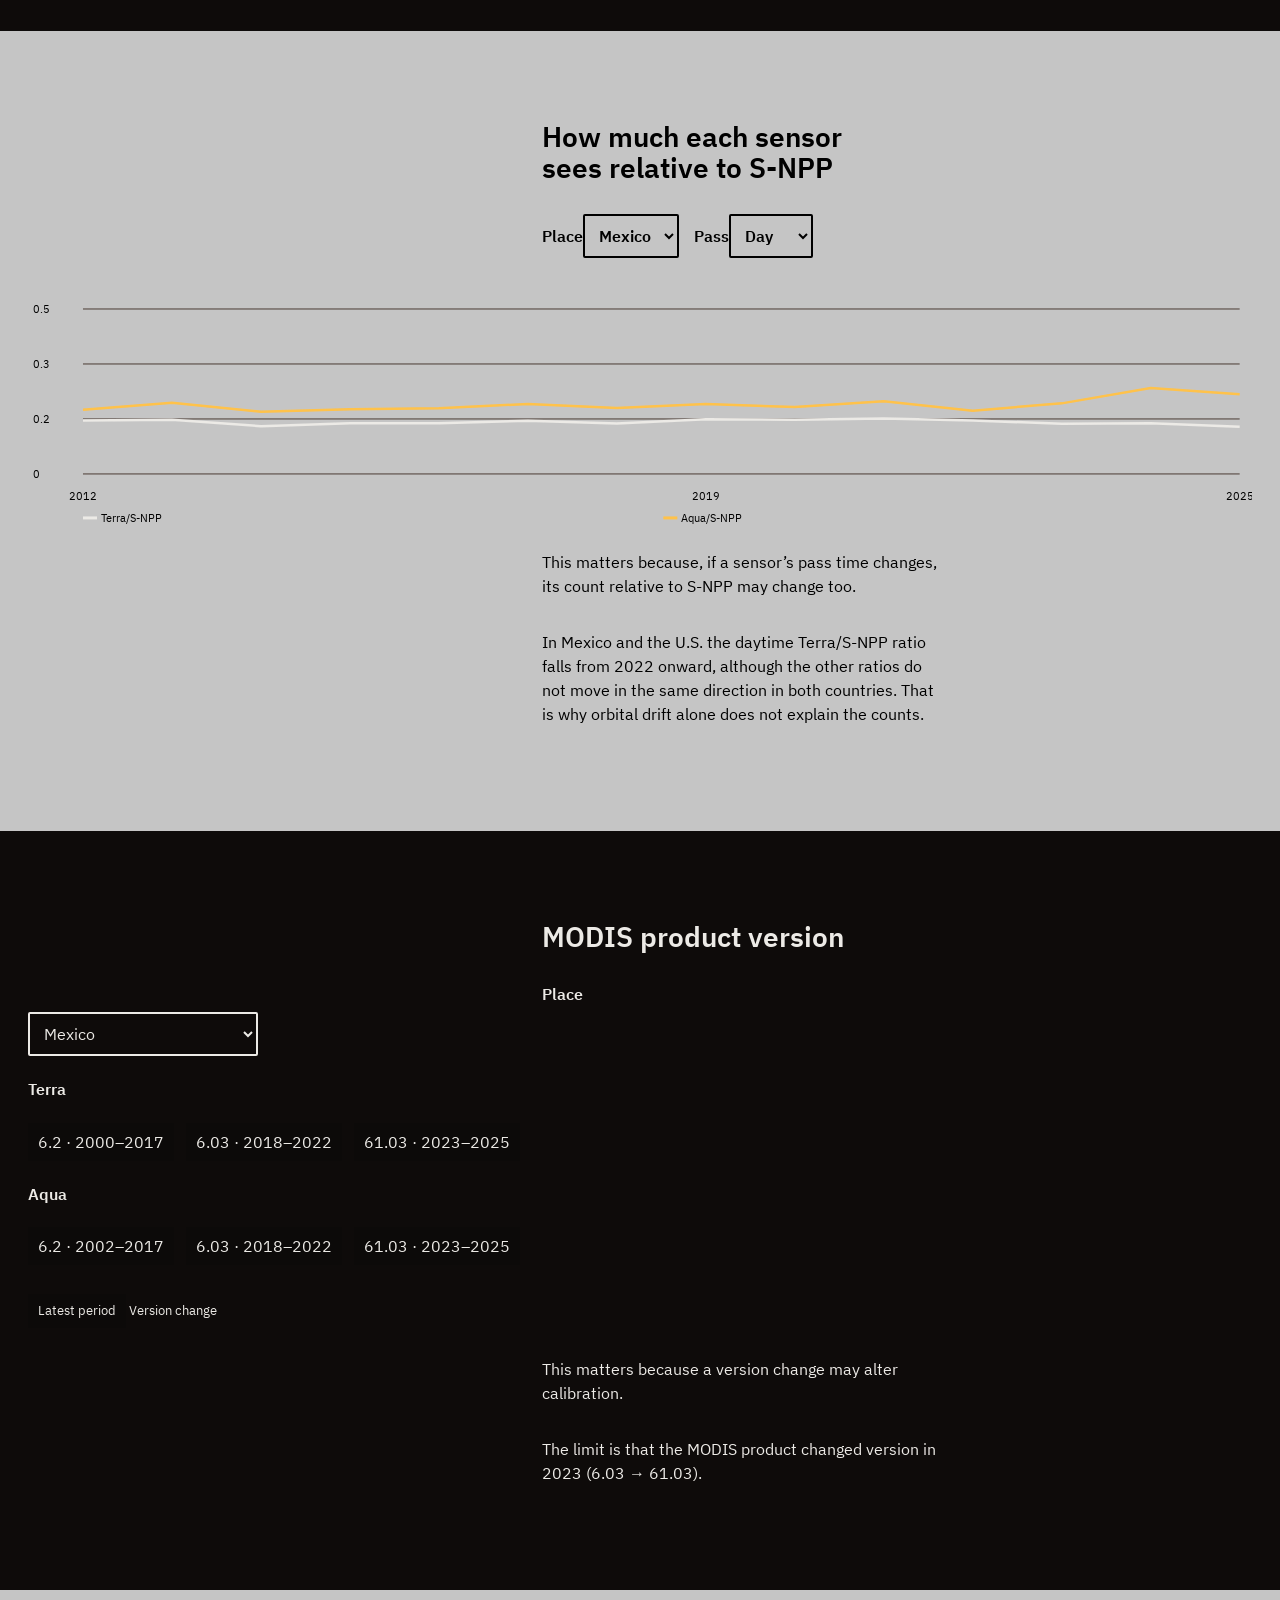
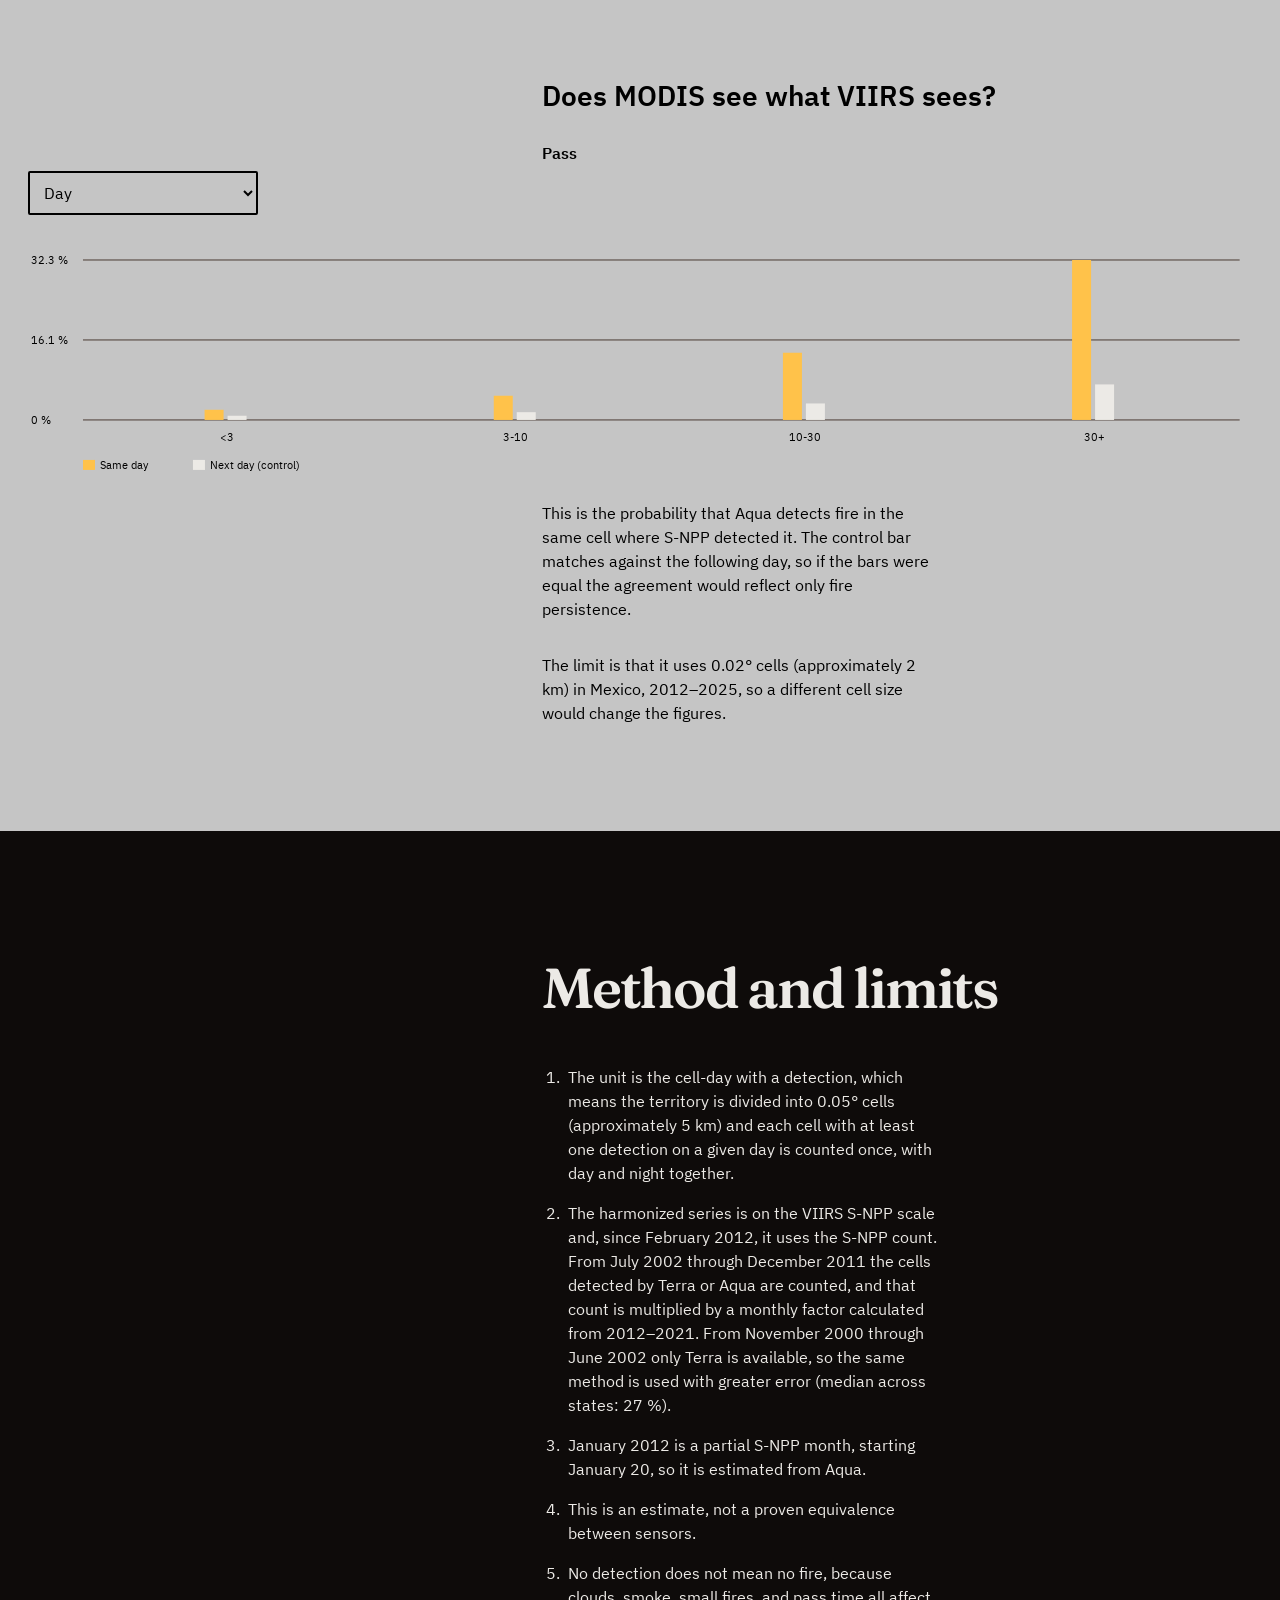
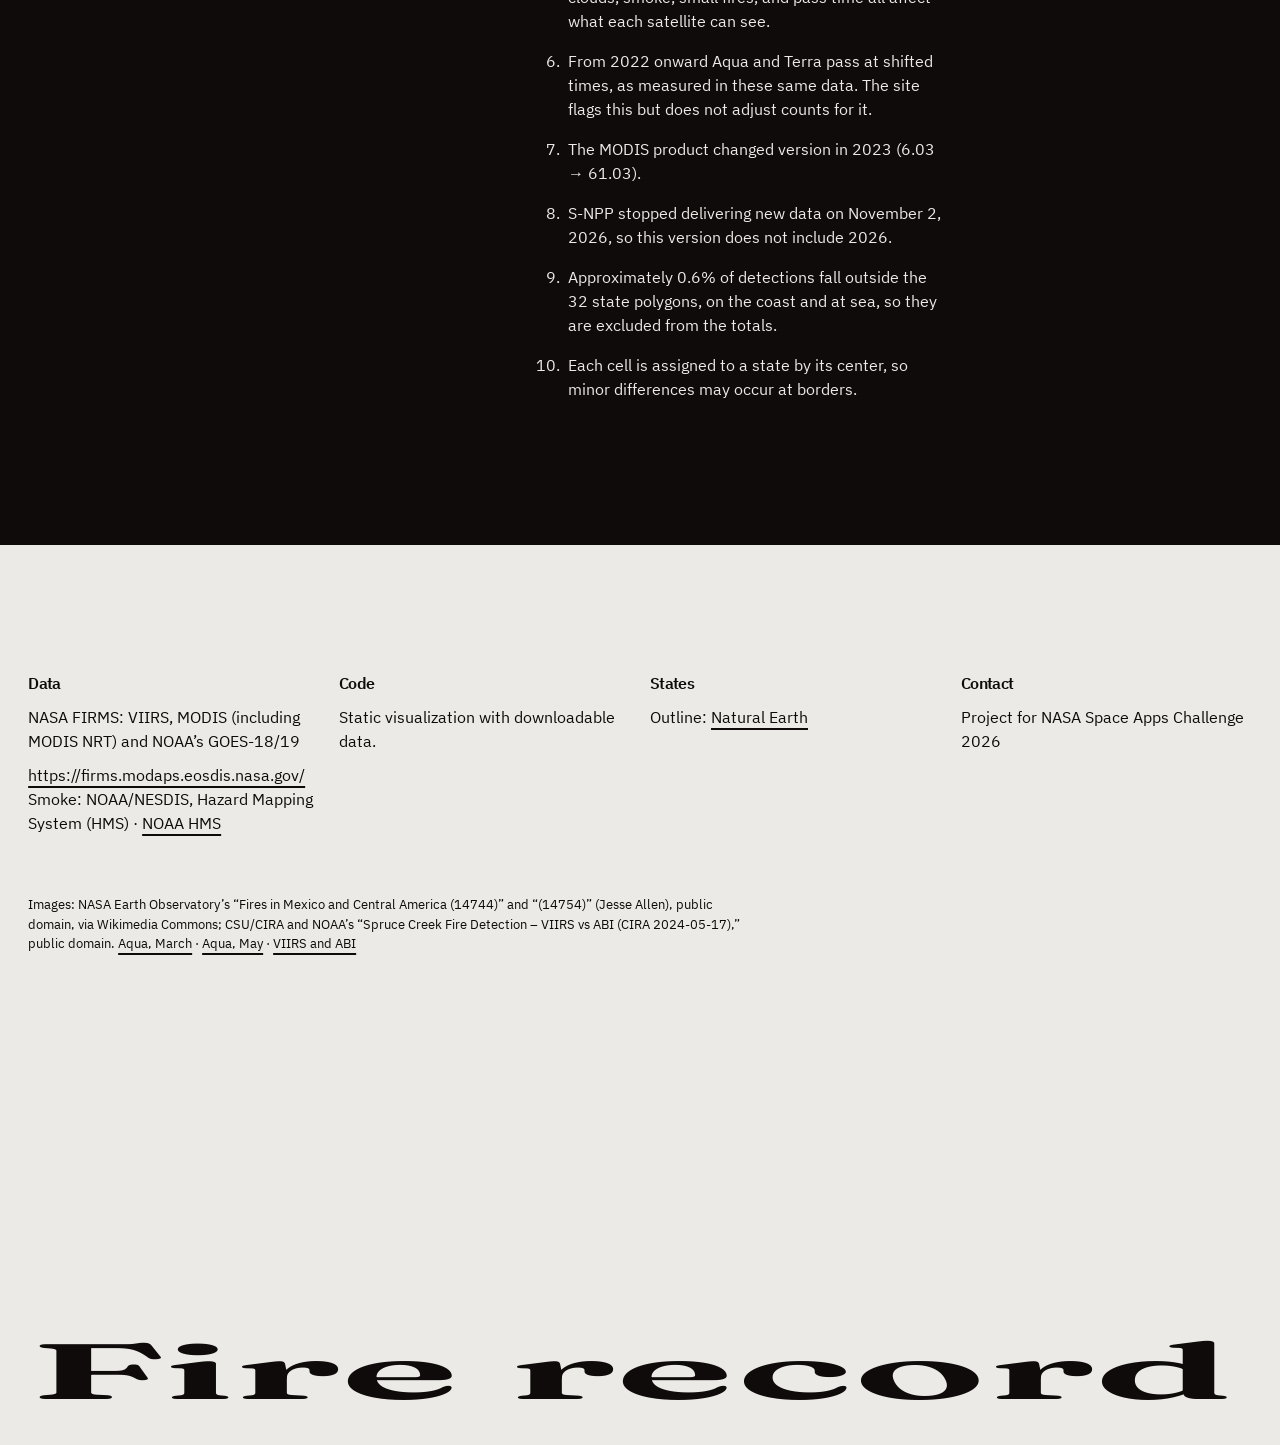
==== commit 228881d4: "Hoy: capa opcional de humo de NOAA HMS y frase en "Vi un fuego" - scripts/fetch_live.py baja el humo" ====
--- a/web/index.html
+++ b/web/index.html
@@ -59,6 +59,6 @@
   </div></section>
   <section id="metodo" class="panel" aria-labelledby="method-title"><h2 id="method-title" data-i18n="methodTitle">Método y límites</h2><ol class="method-list"><li data-i18n="method1">Unidad: celdas-día con detección. Se divide el territorio en celdas de 0.05° (aprox. 5 km) y se cuenta cuántas celdas tuvieron al menos una detección cada día (día y noche juntos).</li><li id="method-harmonized" data-i18n="method2">Serie armonizada: en escala VIIRS (S-NPP). Desde febrero de 2012 es el conteo de S-NPP; antes de esa fecha se estima con Aqua (desde julio de 2002) o Terra (antes), multiplicando por un factor mensual calculado con los años 2012–2021, que son los años en que los sensores se solapan antes de la deriva orbital.</li><li data-i18n="method3">Enero de 2012 es un mes parcial de S-NPP (inicia el 20 de enero) y se estima con Aqua.</li><li data-i18n="method4">Esto es una estimación, no una equivalencia demostrada entre sensores.</li><li data-i18n="method5">Sin detección no significa sin fuego: nubes, humo, fuegos pequeños y la hora de paso afectan lo que ve cada satélite.</li><li data-i18n="method6">Desde 2022 los pases de Aqua y Terra se desvían de su hora (medido en estos mismos datos); la web lo marca, pero no corrige los conteos por ello.</li><li data-i18n="method7">El producto MODIS cambió de versión en 2023 (6.03 → 61.03).</li><li data-i18n="method8">S-NPP dejó de entregar datos nuevos el 2 de noviembre de 2026; esta versión no incluye 2026.</li><li data-i18n="method9">Aproximadamente el 0.6 % de las detecciones cae fuera de los 32 polígonos estatales (costa y mar) y se excluye de los totales.</li><li data-i18n="method10">Las celdas se asignan a un estado por su centro; en las fronteras puede haber diferencias menores.</li></ol></section>
 </main>
-<footer class="site-footer"><div class="footer-columns"><div><h2 data-i18n="footerData">Datos</h2><p data-i18n="footerDataSource">NASA FIRMS: VIIRS, MODIS (también MODIS NRT) y GOES-18/19 de NOAA</p><a href="https://firms.modaps.eosdis.nasa.gov" rel="noopener">NASA FIRMS</a></div><div><h2 data-i18n="footerCode">Código</h2><p data-i18n="footerCodeDesc">Visualización estática con datos descargables.</p></div><div><h2 data-i18n="footerStates">Estados</h2><p><span data-i18n="footerStatePrefix">Contorno:</span> <a href="https://www.naturalearthdata.com" rel="noopener">Natural Earth</a></p></div><div><h2 data-i18n="footerContact">Contacto</h2><p data-i18n="footerContactDesc">Proyecto para NASA Space Apps Challenge 2026</p></div></div><p class="image-credits"><span data-i18n="imageCreditsIntro">Imágenes: «Fires in Mexico and Central America (14744)» y «(14754)» de NASA Earth Observatory (Jesse Allen), dominio público, vía Wikimedia Commons; «Spruce Creek Fire Detection – VIIRS vs ABI (CIRA 2024-05-17)» de CSU/CIRA y NOAA, dominio público.</span> <a href="https://commons.wikimedia.org/wiki/File:Fires_in_Mexico_and_Central_America_(14744).jpg" rel="noopener" data-i18n="creditAquaMarch">Aqua, marzo</a> · <a href="https://commons.wikimedia.org/wiki/File:Fires_in_Mexico_and_Central_America_(14754).jpg" rel="noopener" data-i18n="creditAquaMay">Aqua, mayo</a> · <a href="https://commons.wikimedia.org/wiki/File:Spruce_Creek_Fire_Detection_%E2%80%93_VIIRS_vs_ABI_(CIRA_2024-05-17_-_nonelabels0).png" rel="noopener" data-i18n="creditViirsAbi">VIIRS y ABI</a></p><svg class="footer-wordmark" viewBox="0 0 1400 150" role="img" aria-label="Registro de incendios" data-i18n-attr="aria-label:brand"><title data-i18n="brand">Registro de incendios</title><text x="0" y="120" textLength="1380" lengthAdjust="spacingAndGlyphs" data-i18n="brand">Registro de incendios</text></svg></footer>
+<footer class="site-footer"><div class="footer-columns"><div><h2 data-i18n="footerData">Datos</h2><p data-i18n="footerDataSource">NASA FIRMS: VIIRS, MODIS (también MODIS NRT) y GOES-18/19 de NOAA</p><a href="https://firms.modaps.eosdis.nasa.gov" rel="noopener">NASA FIRMS</a><p class="footer-smoke"><span data-i18n="footerSmoke">Humo: NOAA/NESDIS, Hazard Mapping System (HMS)</span> · <a href="https://www.ospo.noaa.gov/products/land/hms.html" rel="noopener">NOAA HMS</a></p></div><div><h2 data-i18n="footerCode">Código</h2><p data-i18n="footerCodeDesc">Visualización estática con datos descargables.</p></div><div><h2 data-i18n="footerStates">Estados</h2><p><span data-i18n="footerStatePrefix">Contorno:</span> <a href="https://www.naturalearthdata.com" rel="noopener">Natural Earth</a></p></div><div><h2 data-i18n="footerContact">Contacto</h2><p data-i18n="footerContactDesc">Proyecto para NASA Space Apps Challenge 2026</p></div></div><p class="image-credits"><span data-i18n="imageCreditsIntro">Imágenes: «Fires in Mexico and Central America (14744)» y «(14754)» de NASA Earth Observatory (Jesse Allen), dominio público, vía Wikimedia Commons; «Spruce Creek Fire Detection – VIIRS vs ABI (CIRA 2024-05-17)» de CSU/CIRA y NOAA, dominio público.</span> <a href="https://commons.wikimedia.org/wiki/File:Fires_in_Mexico_and_Central_America_(14744).jpg" rel="noopener" data-i18n="creditAquaMarch">Aqua, marzo</a> · <a href="https://commons.wikimedia.org/wiki/File:Fires_in_Mexico_and_Central_America_(14754).jpg" rel="noopener" data-i18n="creditAquaMay">Aqua, mayo</a> · <a href="https://commons.wikimedia.org/wiki/File:Spruce_Creek_Fire_Detection_%E2%80%93_VIIRS_vs_ABI_(CIRA_2024-05-17_-_nonelabels0).png" rel="noopener" data-i18n="creditViirsAbi">VIIRS y ABI</a></p><svg class="footer-wordmark" viewBox="0 0 1400 150" role="img" aria-label="Registro de incendios" data-i18n-attr="aria-label:brand"><title data-i18n="brand">Registro de incendios</title><text x="0" y="120" textLength="1380" lengthAdjust="spacingAndGlyphs" data-i18n="brand">Registro de incendios</text></svg></footer>
 </body>
 </html>
--- a/web/css/styles.css
+++ b/web/css/styles.css
@@ -145,3 +145,13 @@
 .live-goes-toggle[aria-pressed="true"]{border-color:var(--ice);color:var(--ice)}
 .live-modis-real{margin:0 0 24px;font-size:clamp(18px,1rem + .4vw,22px);line-height:1.35;max-width:52ch}
 @media(max-width:600px){.live-controls button{flex:1 1 0;width:auto}}
+/* Humo de NOAA HMS: manchas grises bajo las llamas; no se animan ni capturan toques. */
+.live-smoke{fill:var(--ash);fill-rule:evenodd;stroke:var(--ash);stroke-width:1;stroke-opacity:.6;stroke-dasharray:4 3;vector-effect:non-scaling-stroke;pointer-events:none}
+.legend-smoke{fill:var(--ash);stroke:var(--ash);stroke-width:1;stroke-opacity:.6;stroke-dasharray:3 2}
+.smoke-light{fill-opacity:.1}
+.smoke-medium{fill-opacity:.24}
+.smoke-heavy{fill-opacity:.42}
+.live-smoke-toggle[aria-pressed="true"]{border-color:var(--ash);color:var(--ash)}
+.fire-smoke{margin:8px 0 0}
+/* En móvil, con tres botones: reproducir arriba y las dos capas en un segundo renglón. */
+@media(max-width:600px){.live-controls:has(.live-smoke-toggle)::before{content:"";order:1;flex-basis:100%;height:0;margin-top:-8px}.live-controls:has(.live-smoke-toggle) .live-goes-toggle,.live-controls .live-smoke-toggle{order:2}}
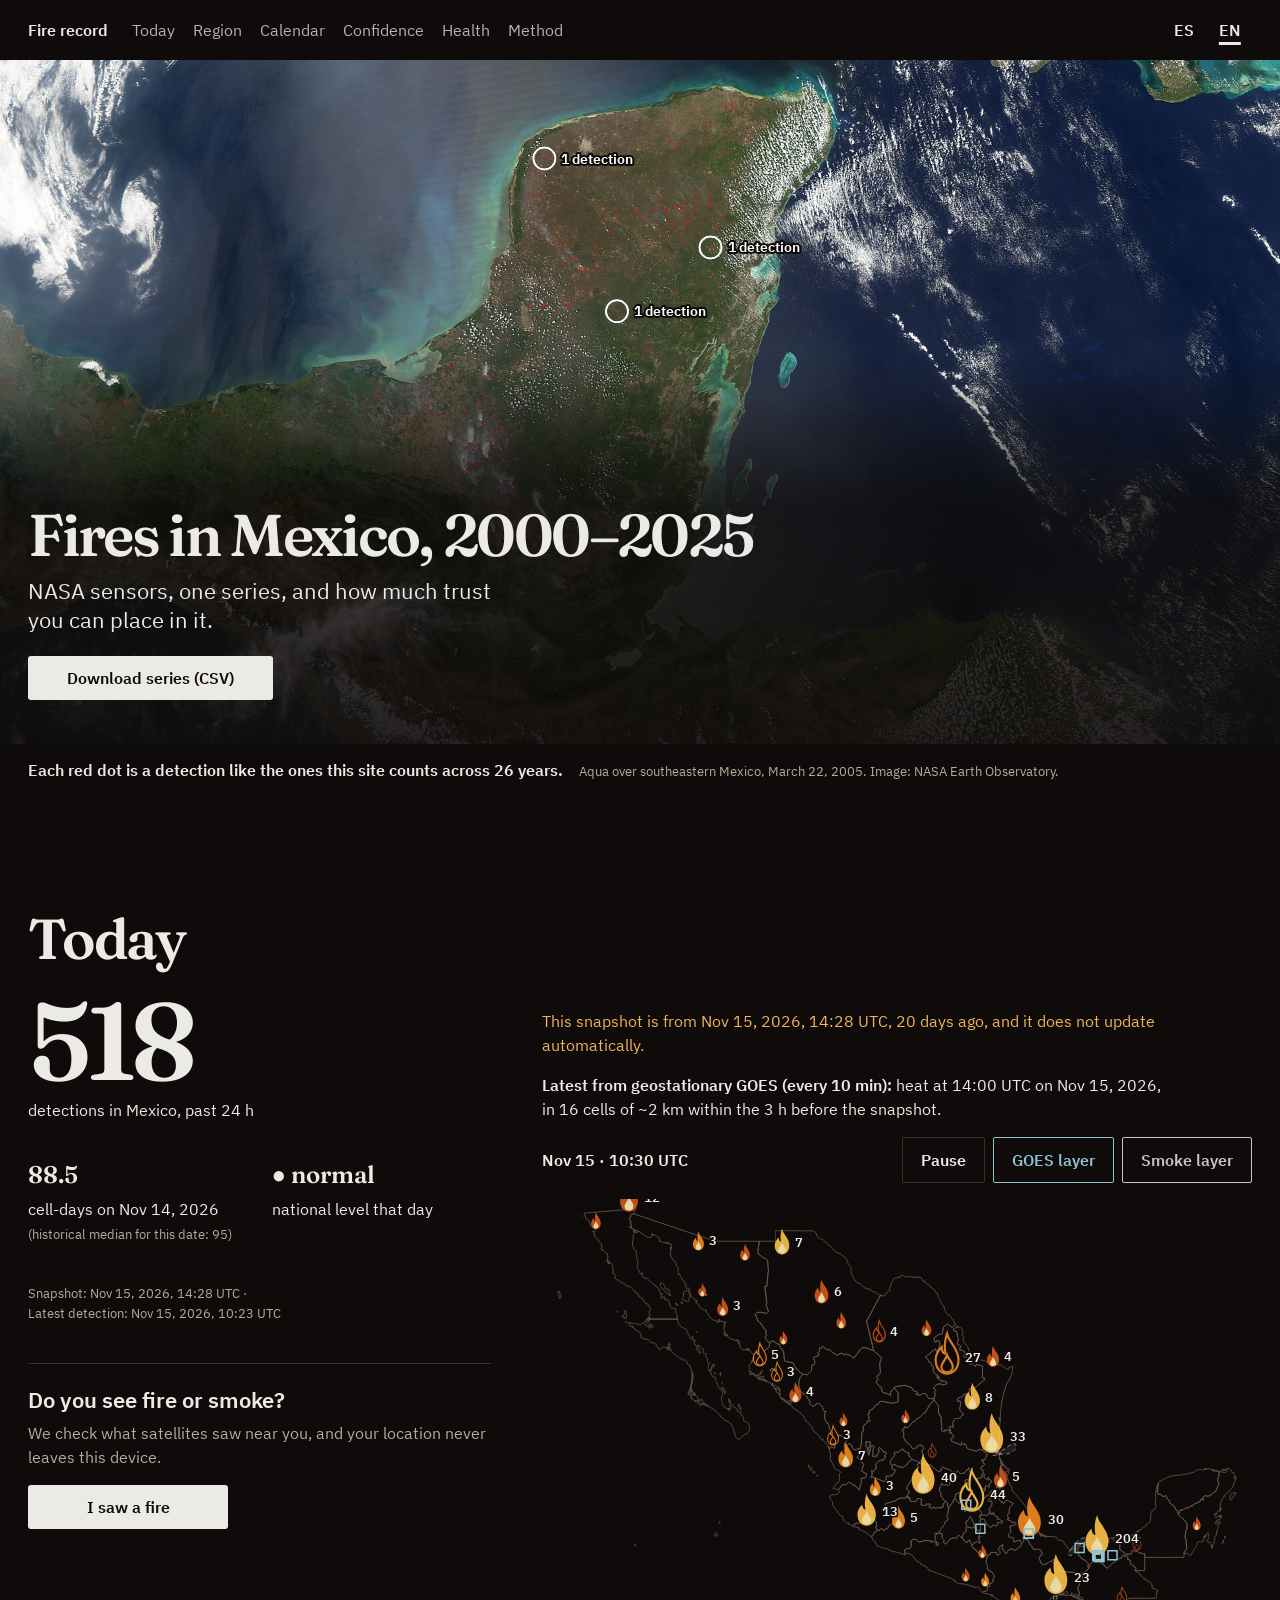
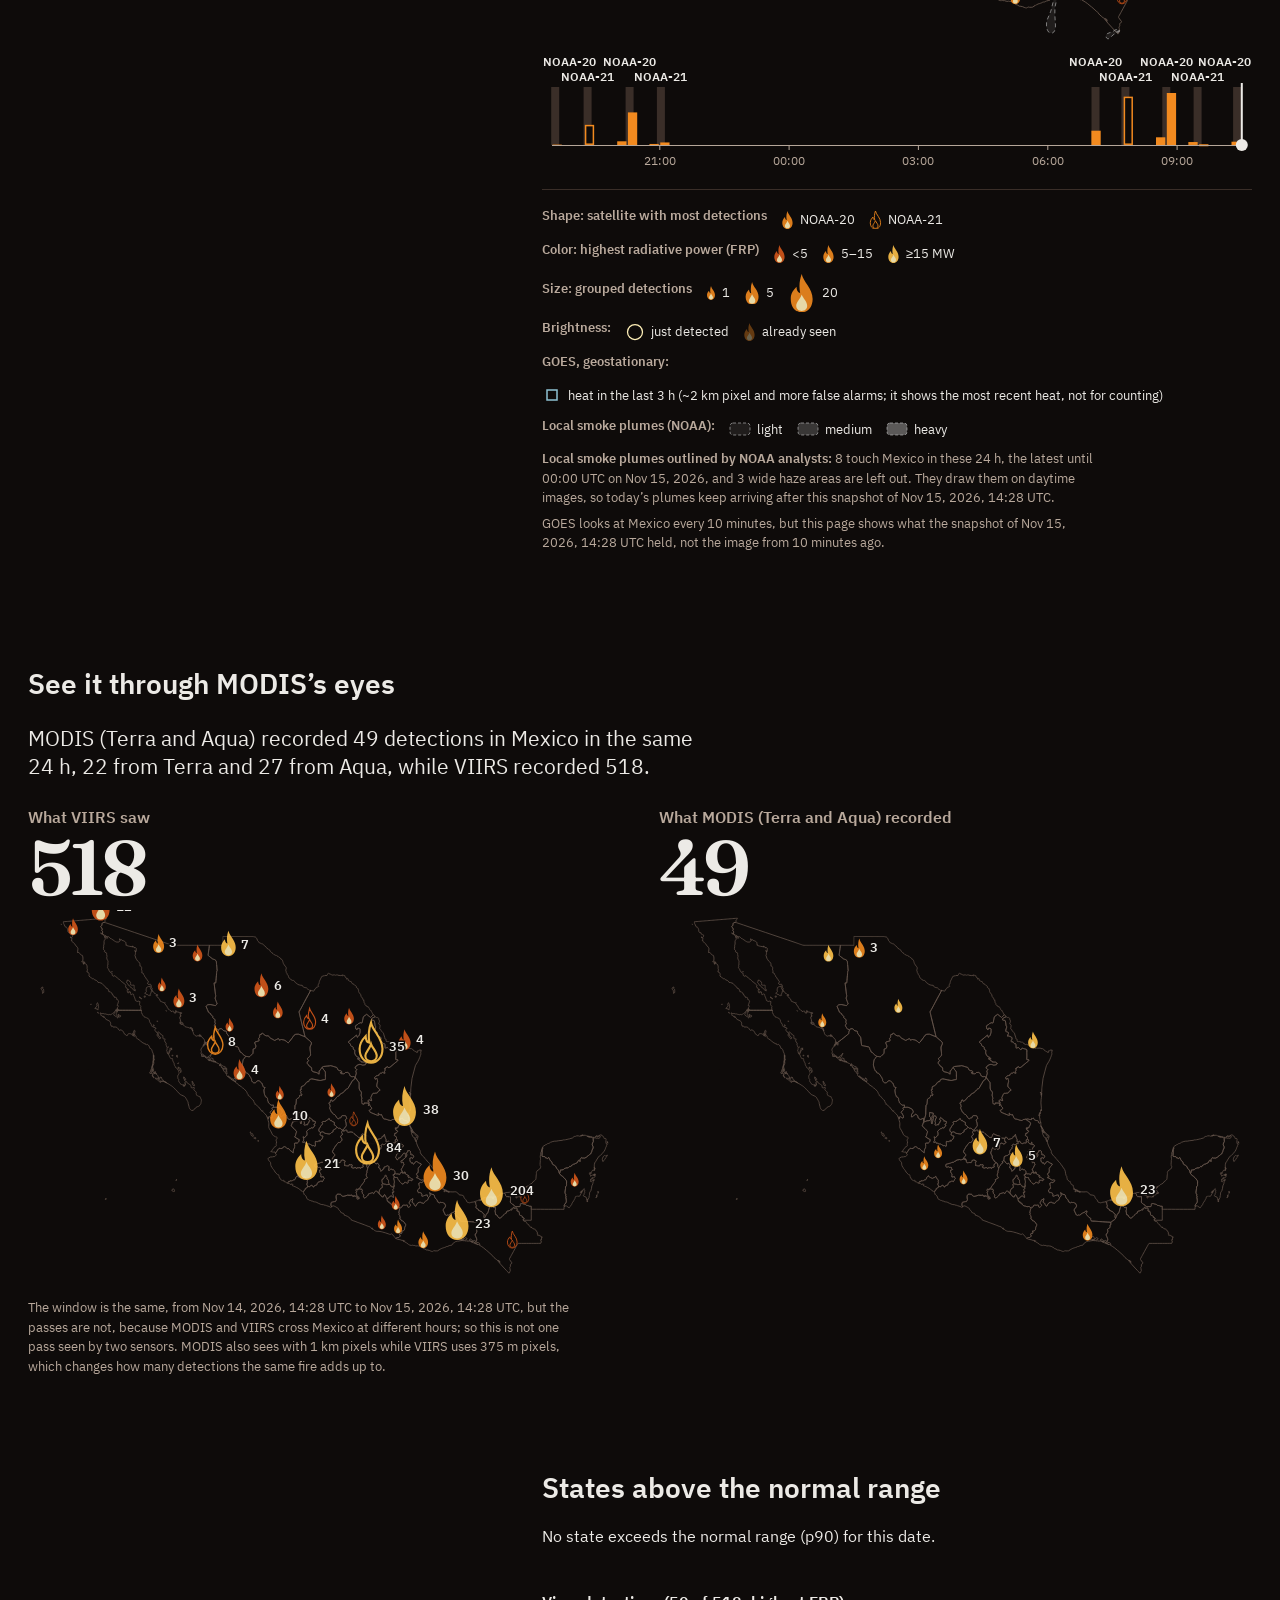
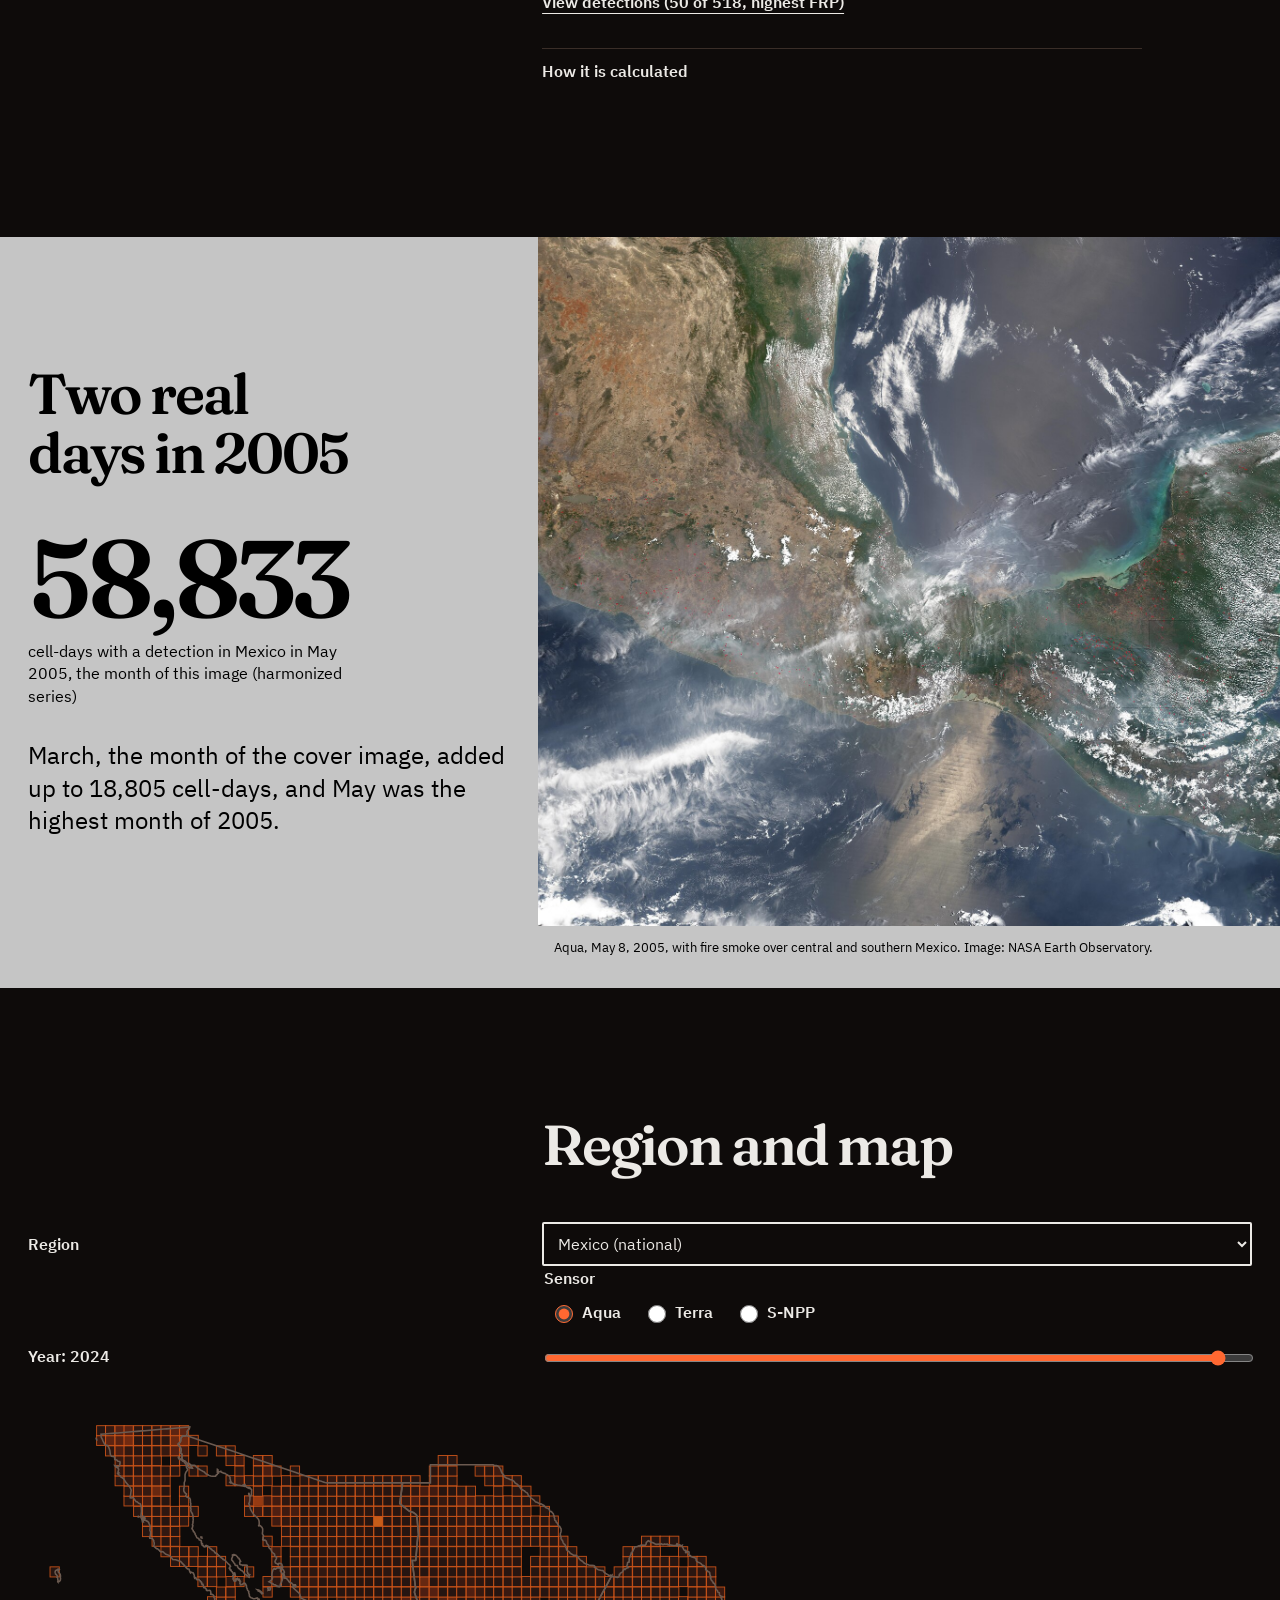
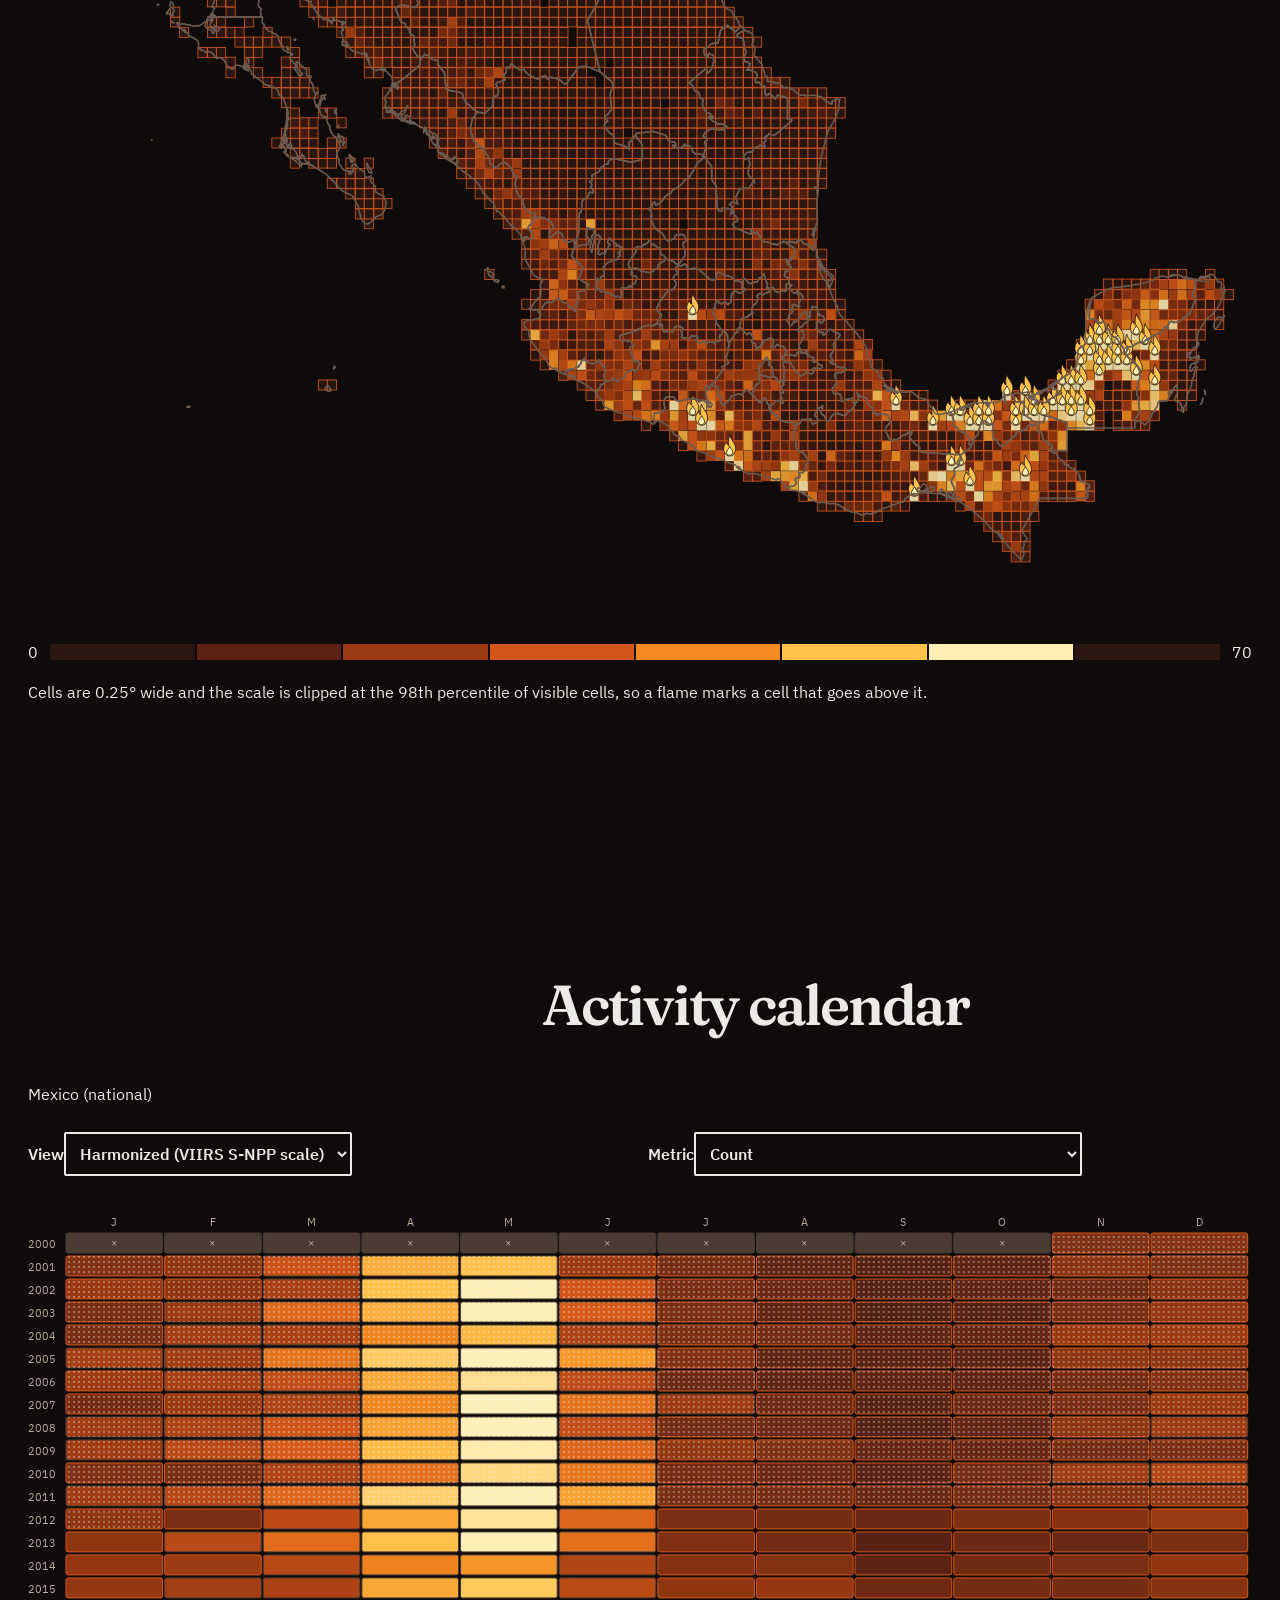
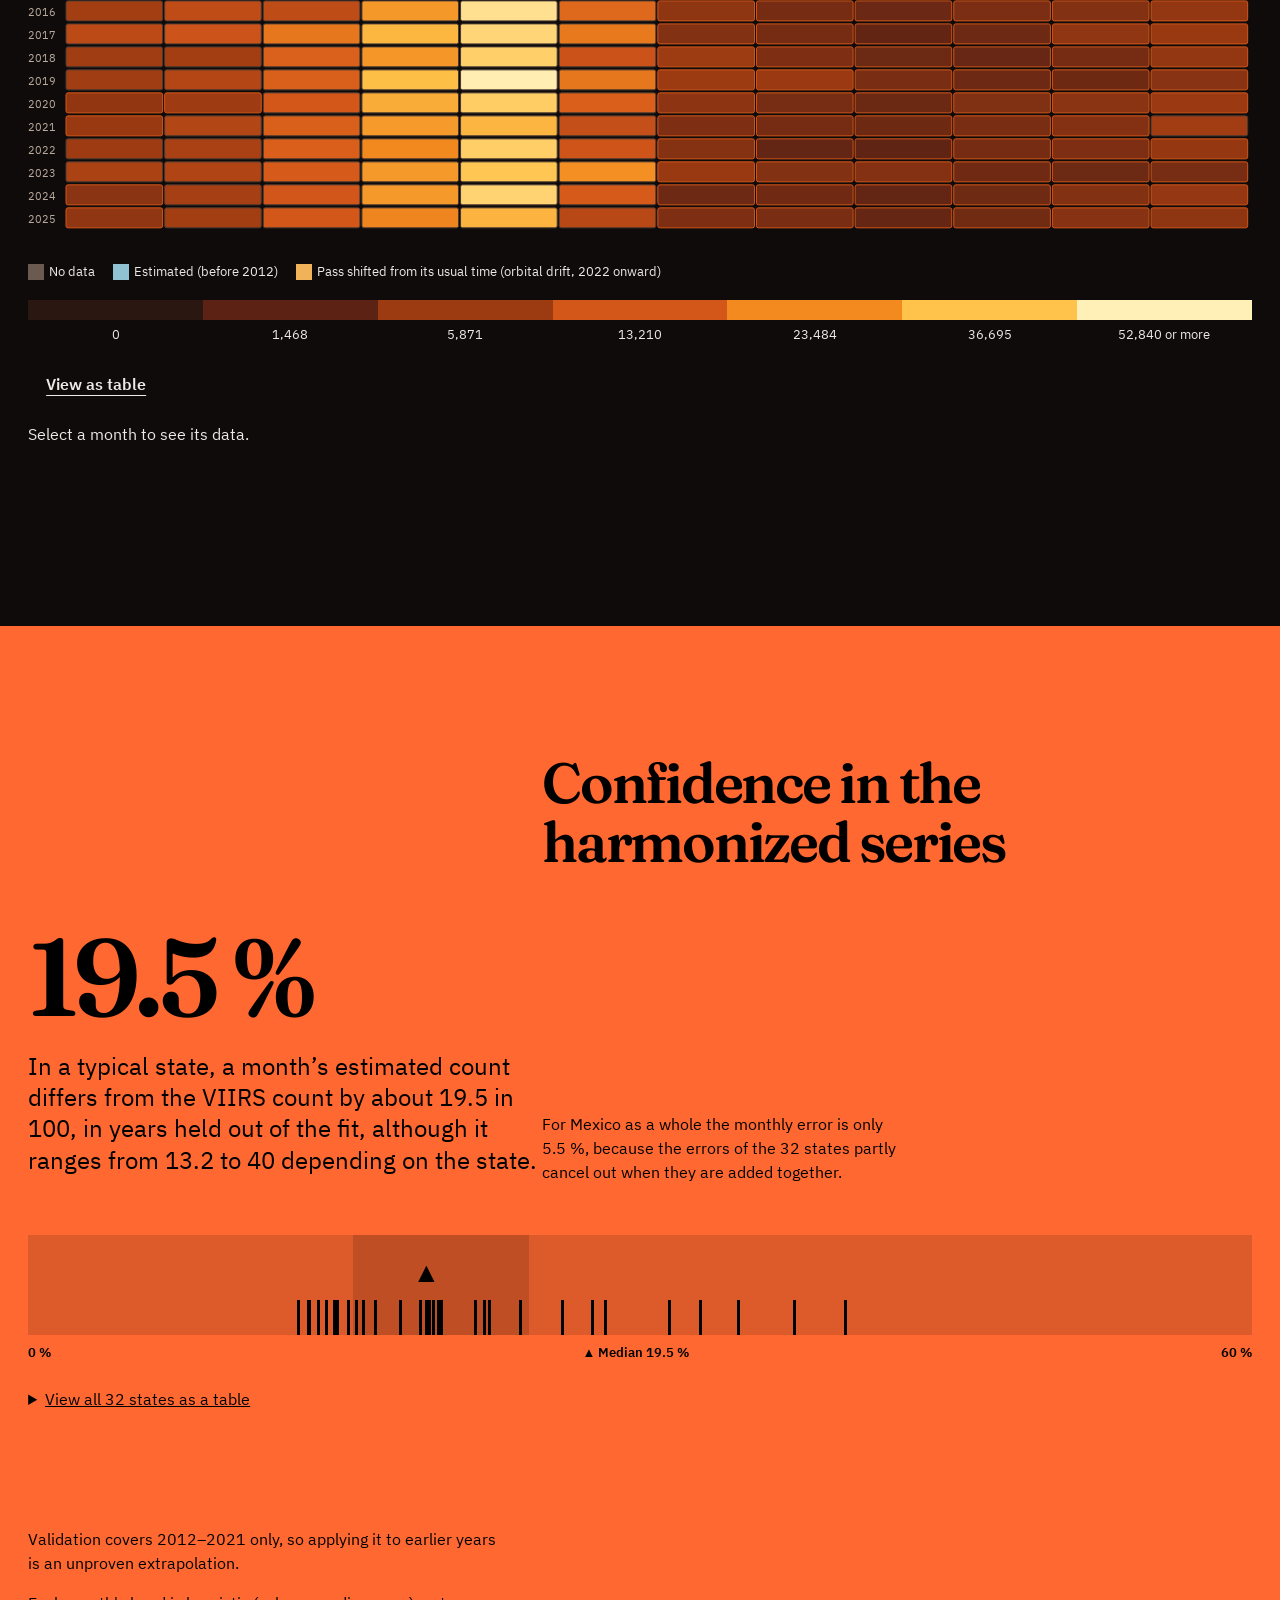
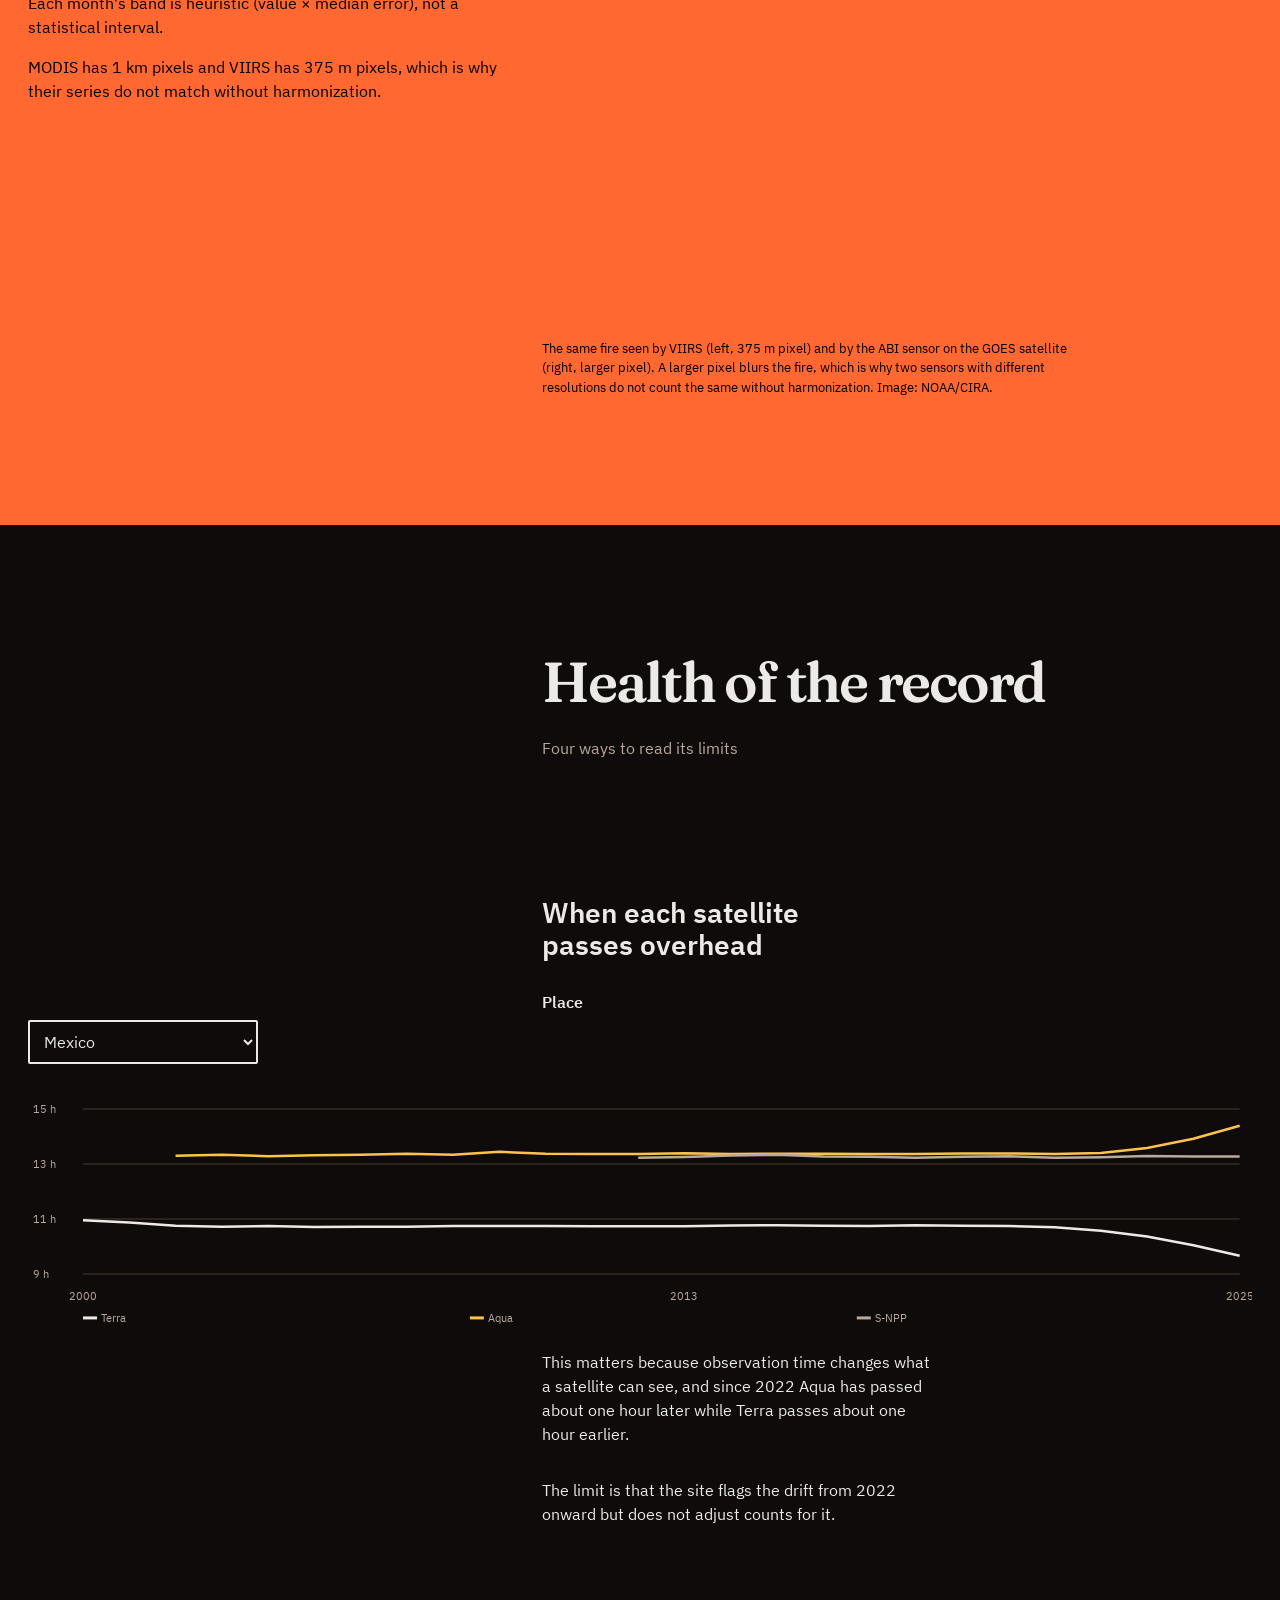
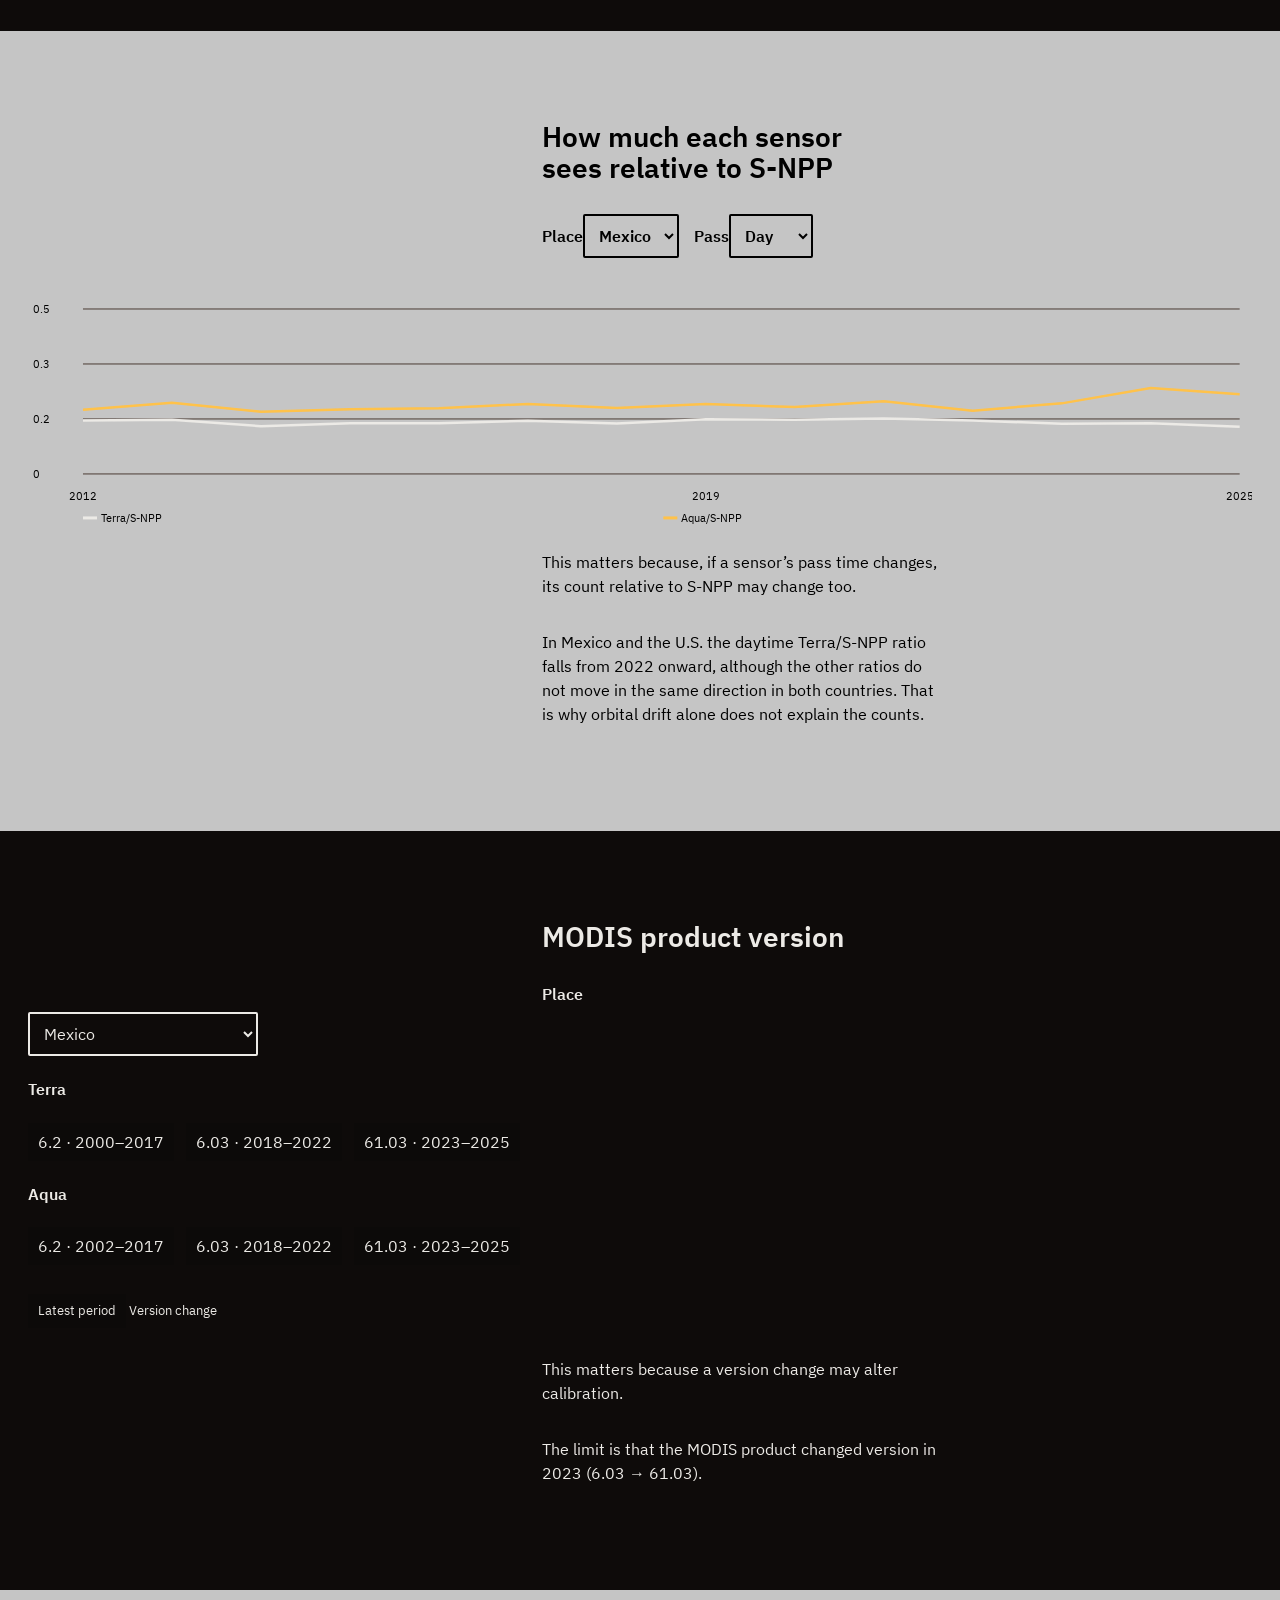
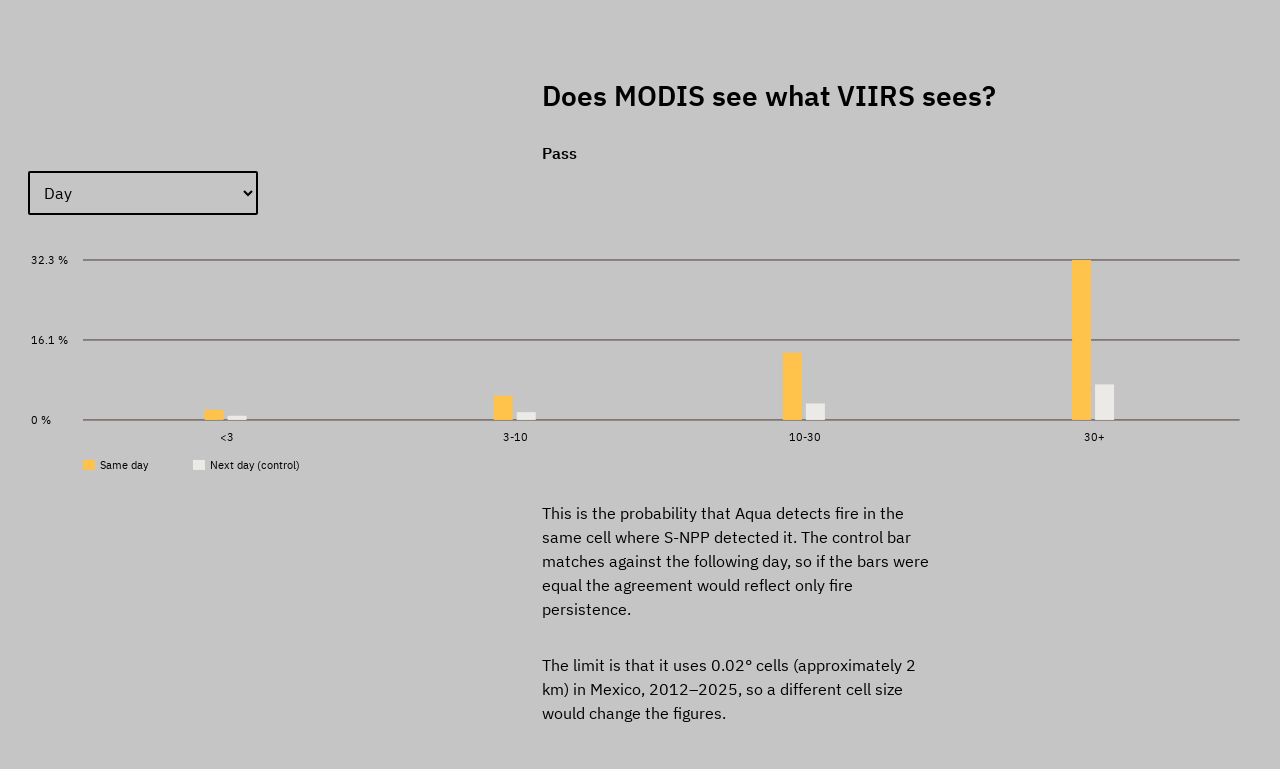
==== commit 637160b7: "Vi un fuego: tomar foto, compartir el reporte con la foto y lugar legible - Botón "Take a photo" (in" ====
--- a/web/index.html
+++ b/web/index.html
@@ -59,6 +59,6 @@
   </div></section>
   <section id="metodo" class="panel" aria-labelledby="method-title"><h2 id="method-title" data-i18n="methodTitle">Método y límites</h2><ol class="method-list"><li data-i18n="method1">Unidad: celdas-día con detección. Se divide el territorio en celdas de 0.05° (aprox. 5 km) y se cuenta cuántas celdas tuvieron al menos una detección cada día (día y noche juntos).</li><li id="method-harmonized" data-i18n="method2">Serie armonizada: en escala VIIRS (S-NPP). Desde febrero de 2012 es el conteo de S-NPP; antes de esa fecha se estima con Aqua (desde julio de 2002) o Terra (antes), multiplicando por un factor mensual calculado con los años 2012–2021, que son los años en que los sensores se solapan antes de la deriva orbital.</li><li data-i18n="method3">Enero de 2012 es un mes parcial de S-NPP (inicia el 20 de enero) y se estima con Aqua.</li><li data-i18n="method4">Esto es una estimación, no una equivalencia demostrada entre sensores.</li><li data-i18n="method5">Sin detección no significa sin fuego: nubes, humo, fuegos pequeños y la hora de paso afectan lo que ve cada satélite.</li><li data-i18n="method6">Desde 2022 los pases de Aqua y Terra se desvían de su hora (medido en estos mismos datos); la web lo marca, pero no corrige los conteos por ello.</li><li data-i18n="method7">El producto MODIS cambió de versión en 2023 (6.03 → 61.03).</li><li data-i18n="method8">S-NPP dejó de entregar datos nuevos el 2 de noviembre de 2026; esta versión no incluye 2026.</li><li data-i18n="method9">Aproximadamente el 0.6 % de las detecciones cae fuera de los 32 polígonos estatales (costa y mar) y se excluye de los totales.</li><li data-i18n="method10">Las celdas se asignan a un estado por su centro; en las fronteras puede haber diferencias menores.</li></ol></section>
 </main>
-<footer class="site-footer"><div class="footer-columns"><div><h2 data-i18n="footerData">Datos</h2><p data-i18n="footerDataSource">NASA FIRMS: VIIRS, MODIS (también MODIS NRT) y GOES-18/19 de NOAA</p><a href="https://firms.modaps.eosdis.nasa.gov" rel="noopener">NASA FIRMS</a><p class="footer-smoke"><span data-i18n="footerSmoke">Humo: NOAA/NESDIS, Hazard Mapping System (HMS)</span> · <a href="https://www.ospo.noaa.gov/products/land/hms.html" rel="noopener">NOAA HMS</a></p></div><div><h2 data-i18n="footerCode">Código</h2><p data-i18n="footerCodeDesc">Visualización estática con datos descargables.</p></div><div><h2 data-i18n="footerStates">Estados</h2><p><span data-i18n="footerStatePrefix">Contorno:</span> <a href="https://www.naturalearthdata.com" rel="noopener">Natural Earth</a></p></div><div><h2 data-i18n="footerContact">Contacto</h2><p data-i18n="footerContactDesc">Proyecto para NASA Space Apps Challenge 2026</p></div></div><p class="image-credits"><span data-i18n="imageCreditsIntro">Imágenes: «Fires in Mexico and Central America (14744)» y «(14754)» de NASA Earth Observatory (Jesse Allen), dominio público, vía Wikimedia Commons; «Spruce Creek Fire Detection – VIIRS vs ABI (CIRA 2024-05-17)» de CSU/CIRA y NOAA, dominio público.</span> <a href="https://commons.wikimedia.org/wiki/File:Fires_in_Mexico_and_Central_America_(14744).jpg" rel="noopener" data-i18n="creditAquaMarch">Aqua, marzo</a> · <a href="https://commons.wikimedia.org/wiki/File:Fires_in_Mexico_and_Central_America_(14754).jpg" rel="noopener" data-i18n="creditAquaMay">Aqua, mayo</a> · <a href="https://commons.wikimedia.org/wiki/File:Spruce_Creek_Fire_Detection_%E2%80%93_VIIRS_vs_ABI_(CIRA_2024-05-17_-_nonelabels0).png" rel="noopener" data-i18n="creditViirsAbi">VIIRS y ABI</a></p><svg class="footer-wordmark" viewBox="0 0 1400 150" role="img" aria-label="Registro de incendios" data-i18n-attr="aria-label:brand"><title data-i18n="brand">Registro de incendios</title><text x="0" y="120" textLength="1380" lengthAdjust="spacingAndGlyphs" data-i18n="brand">Registro de incendios</text></svg></footer>
+<footer class="site-footer"><div class="footer-columns"><div><h2 data-i18n="footerData">Datos</h2><p data-i18n="footerDataSource">NASA FIRMS: VIIRS, MODIS (también MODIS NRT) y GOES-18/19 de NOAA</p><a href="https://firms.modaps.eosdis.nasa.gov" rel="noopener">NASA FIRMS</a><p class="footer-smoke"><span data-i18n="footerSmoke">Humo: NOAA/NESDIS, Hazard Mapping System (HMS)</span> · <a href="https://www.ospo.noaa.gov/products/land/hms.html" rel="noopener">NOAA HMS</a></p></div><div><h2 data-i18n="footerCode">Código</h2><p data-i18n="footerCodeDesc">Visualización estática con datos descargables.</p></div><div><h2 data-i18n="footerStates">Estados</h2><p><span data-i18n="footerStatePrefix">Contorno:</span> <a href="https://www.naturalearthdata.com" rel="noopener">Natural Earth</a></p><p><span data-i18n="footerPlaces">Localidades: GeoNames, CC BY 4.0</span> · <a href="https://www.geonames.org" rel="noopener">GeoNames</a></p></div><div><h2 data-i18n="footerContact">Contacto</h2><p data-i18n="footerContactDesc">Proyecto para NASA Space Apps Challenge 2026</p></div></div><p class="image-credits"><span data-i18n="imageCreditsIntro">Imágenes: «Fires in Mexico and Central America (14744)» y «(14754)» de NASA Earth Observatory (Jesse Allen), dominio público, vía Wikimedia Commons; «Spruce Creek Fire Detection – VIIRS vs ABI (CIRA 2024-05-17)» de CSU/CIRA y NOAA, dominio público.</span> <a href="https://commons.wikimedia.org/wiki/File:Fires_in_Mexico_and_Central_America_(14744).jpg" rel="noopener" data-i18n="creditAquaMarch">Aqua, marzo</a> · <a href="https://commons.wikimedia.org/wiki/File:Fires_in_Mexico_and_Central_America_(14754).jpg" rel="noopener" data-i18n="creditAquaMay">Aqua, mayo</a> · <a href="https://commons.wikimedia.org/wiki/File:Spruce_Creek_Fire_Detection_%E2%80%93_VIIRS_vs_ABI_(CIRA_2024-05-17_-_nonelabels0).png" rel="noopener" data-i18n="creditViirsAbi">VIIRS y ABI</a></p><svg class="footer-wordmark" viewBox="0 0 1400 150" role="img" aria-label="Registro de incendios" data-i18n-attr="aria-label:brand"><title data-i18n="brand">Registro de incendios</title><text x="0" y="120" textLength="1380" lengthAdjust="spacingAndGlyphs" data-i18n="brand">Registro de incendios</text></svg></footer>
 </body>
 </html>
--- a/web/css/styles.css
+++ b/web/css/styles.css
@@ -100,11 +100,12 @@
 .fire-photo{position:absolute;width:1px;height:1px;opacity:0;overflow:hidden}
 .fire-photo-label{display:inline-flex;align-items:center;min-height:44px;margin:0;padding:8px 16px;border:1px solid var(--line);border-radius:2px;cursor:pointer}
 .fire-photo-label:hover{border-color:var(--text)}
+.fire-photo-actions{display:flex;flex-wrap:wrap;gap:8px}
 .fire-photo:focus-visible+.fire-photo-label{outline:3px solid var(--text);outline-offset:3px}
 .fire-choose{display:grid;gap:8px}
 .fire-choose p{margin:0}
-.fire-choice,.fire-use,.fire-copy{background:transparent;color:var(--text);border:1px solid var(--line);border-radius:2px;text-align:left}
-.fire-choice:hover,.fire-use:hover,.fire-copy:hover{border-color:var(--text)}
+.fire-choice,.fire-use,.fire-copy,.fire-share-photo{background:transparent;color:var(--text);border:1px solid var(--line);border-radius:2px;text-align:left}
+.fire-choice:hover,.fire-use:hover,.fire-copy:hover,.fire-share-photo:hover{border-color:var(--text)}
 .fire-manual{display:flex;flex-wrap:wrap;gap:8px 12px;align-items:end}
 .fire-field{flex:1;min-width:120px}
 .fire-field label{margin:0 0 4px}
@@ -145,6 +146,7 @@
 .live-goes-toggle[aria-pressed="true"]{border-color:var(--ice);color:var(--ice)}
 .live-modis-real{margin:0 0 24px;font-size:clamp(18px,1rem + .4vw,22px);line-height:1.35;max-width:52ch}
 @media(max-width:600px){.live-controls button{flex:1 1 0;width:auto}}
+.fire-more{margin-top:24px;border-top:1px solid var(--line)}.fire-more summary{display:flex;align-items:center;min-height:44px;cursor:pointer;font-weight:600}.fire-more>p{color:var(--muted)}.fire-more .fire-conafor{margin:0 0 10px}.fire-more summary::after{content:"+";margin-left:10px;font-weight:400}.fire-more[open] summary::after{content:"\2212"}
 /* Humo de NOAA HMS: manchas grises bajo las llamas; no se animan ni capturan toques. */
 .live-smoke{fill:var(--ash);fill-rule:evenodd;stroke:var(--ash);stroke-width:1;stroke-opacity:.6;stroke-dasharray:4 3;vector-effect:non-scaling-stroke;pointer-events:none}
 .legend-smoke{fill:var(--ash);stroke:var(--ash);stroke-width:1;stroke-opacity:.6;stroke-dasharray:3 2}
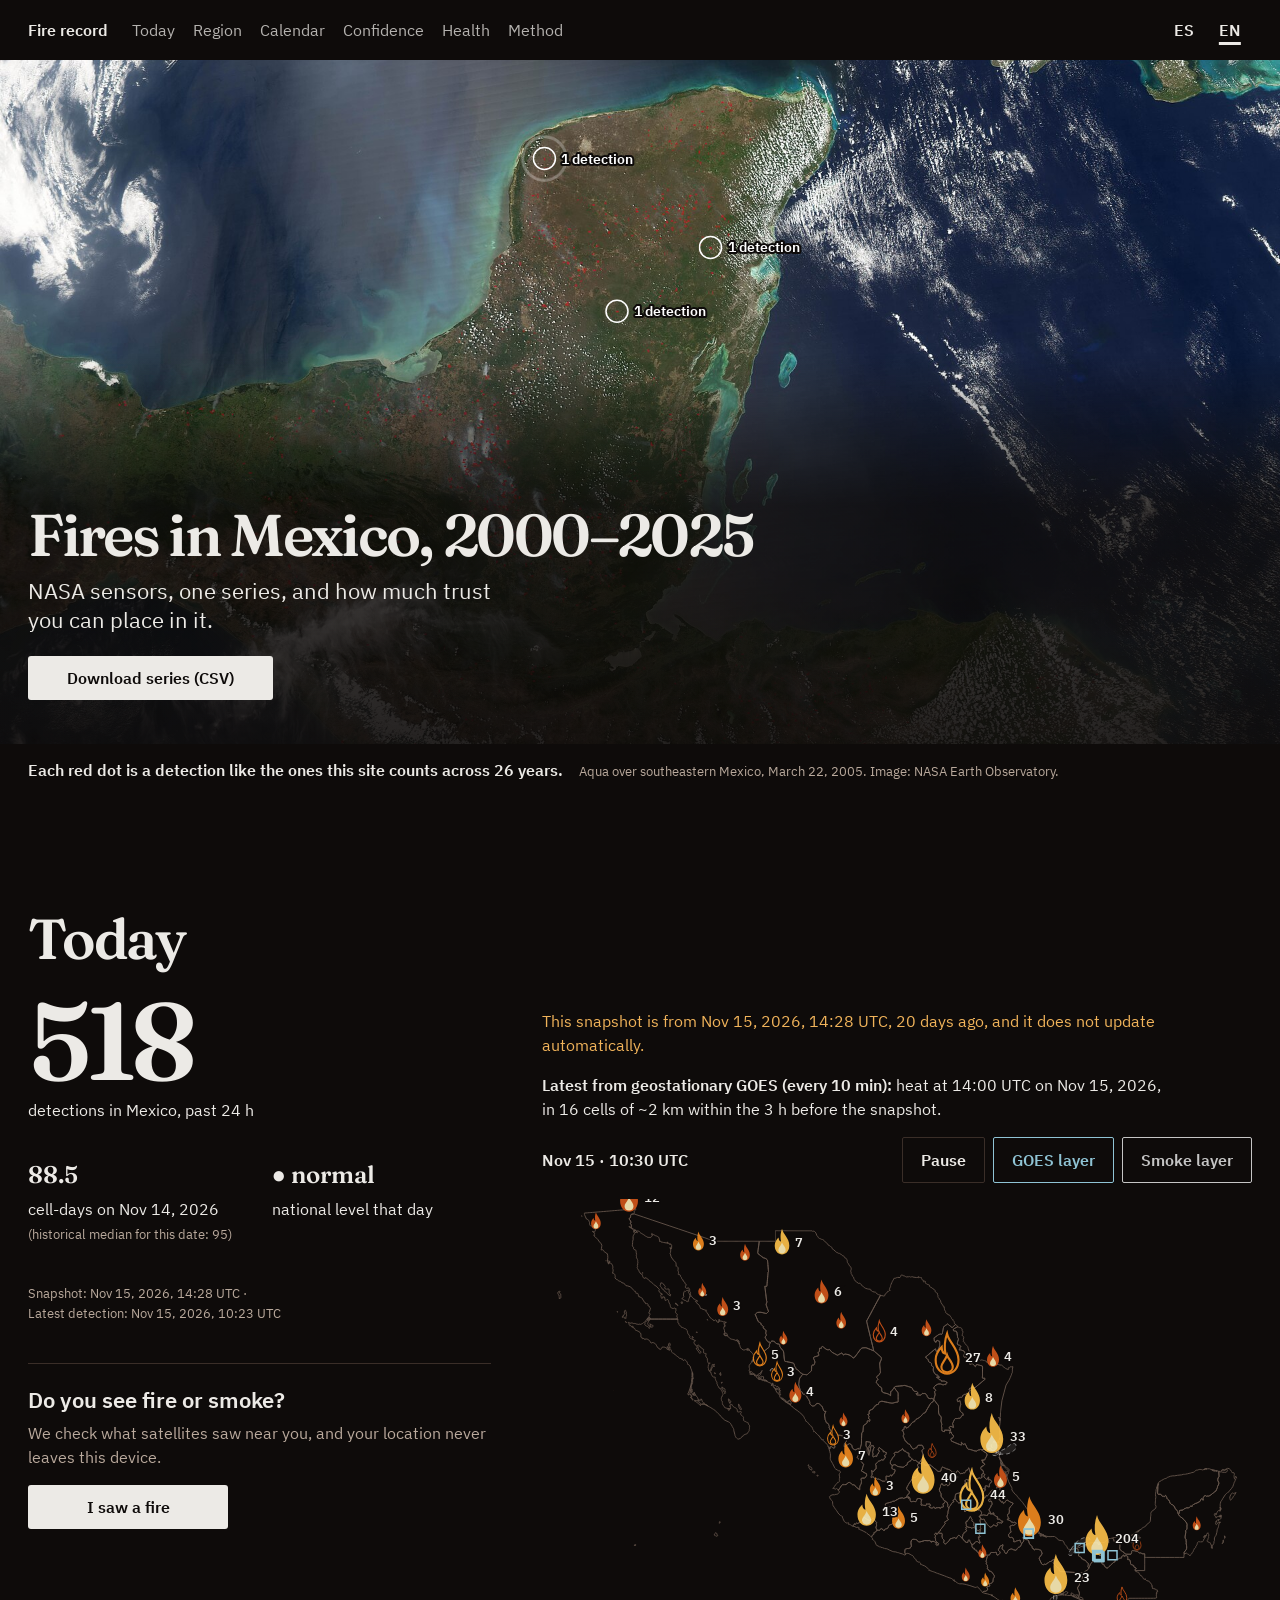
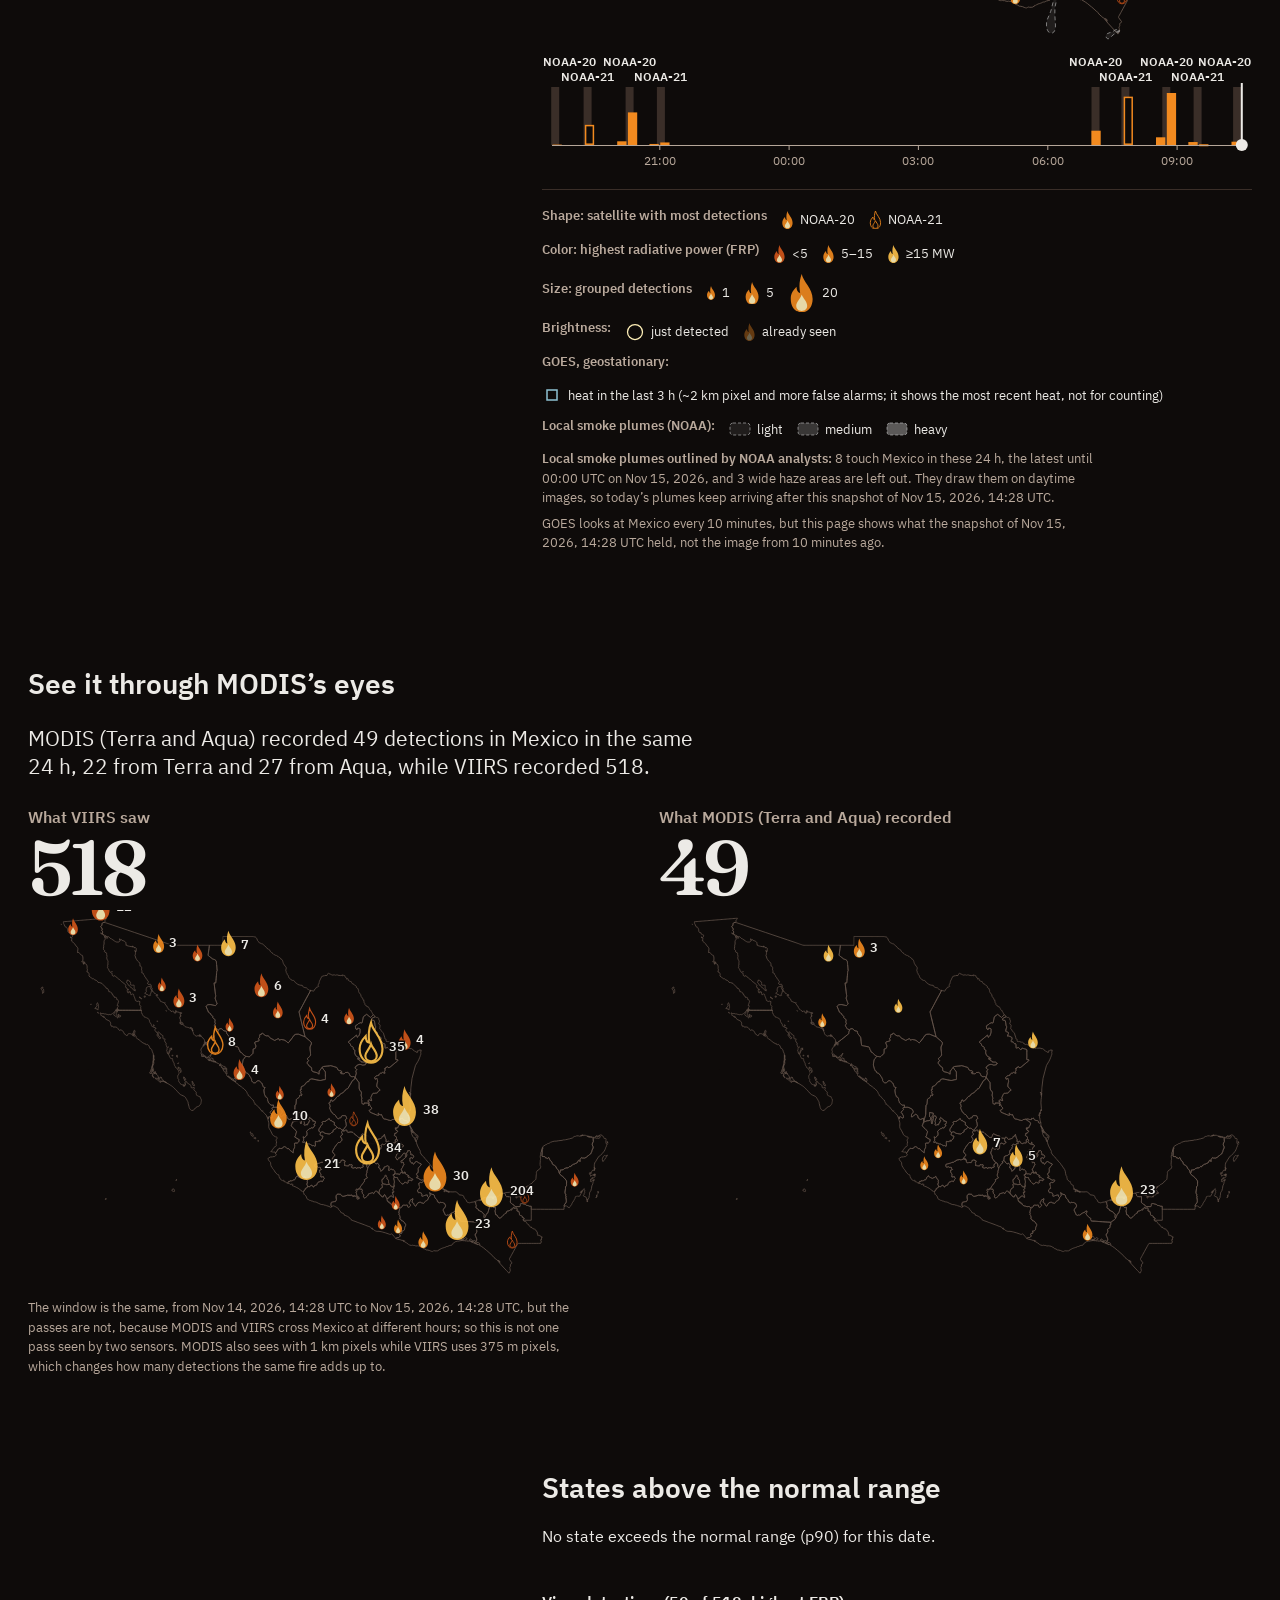
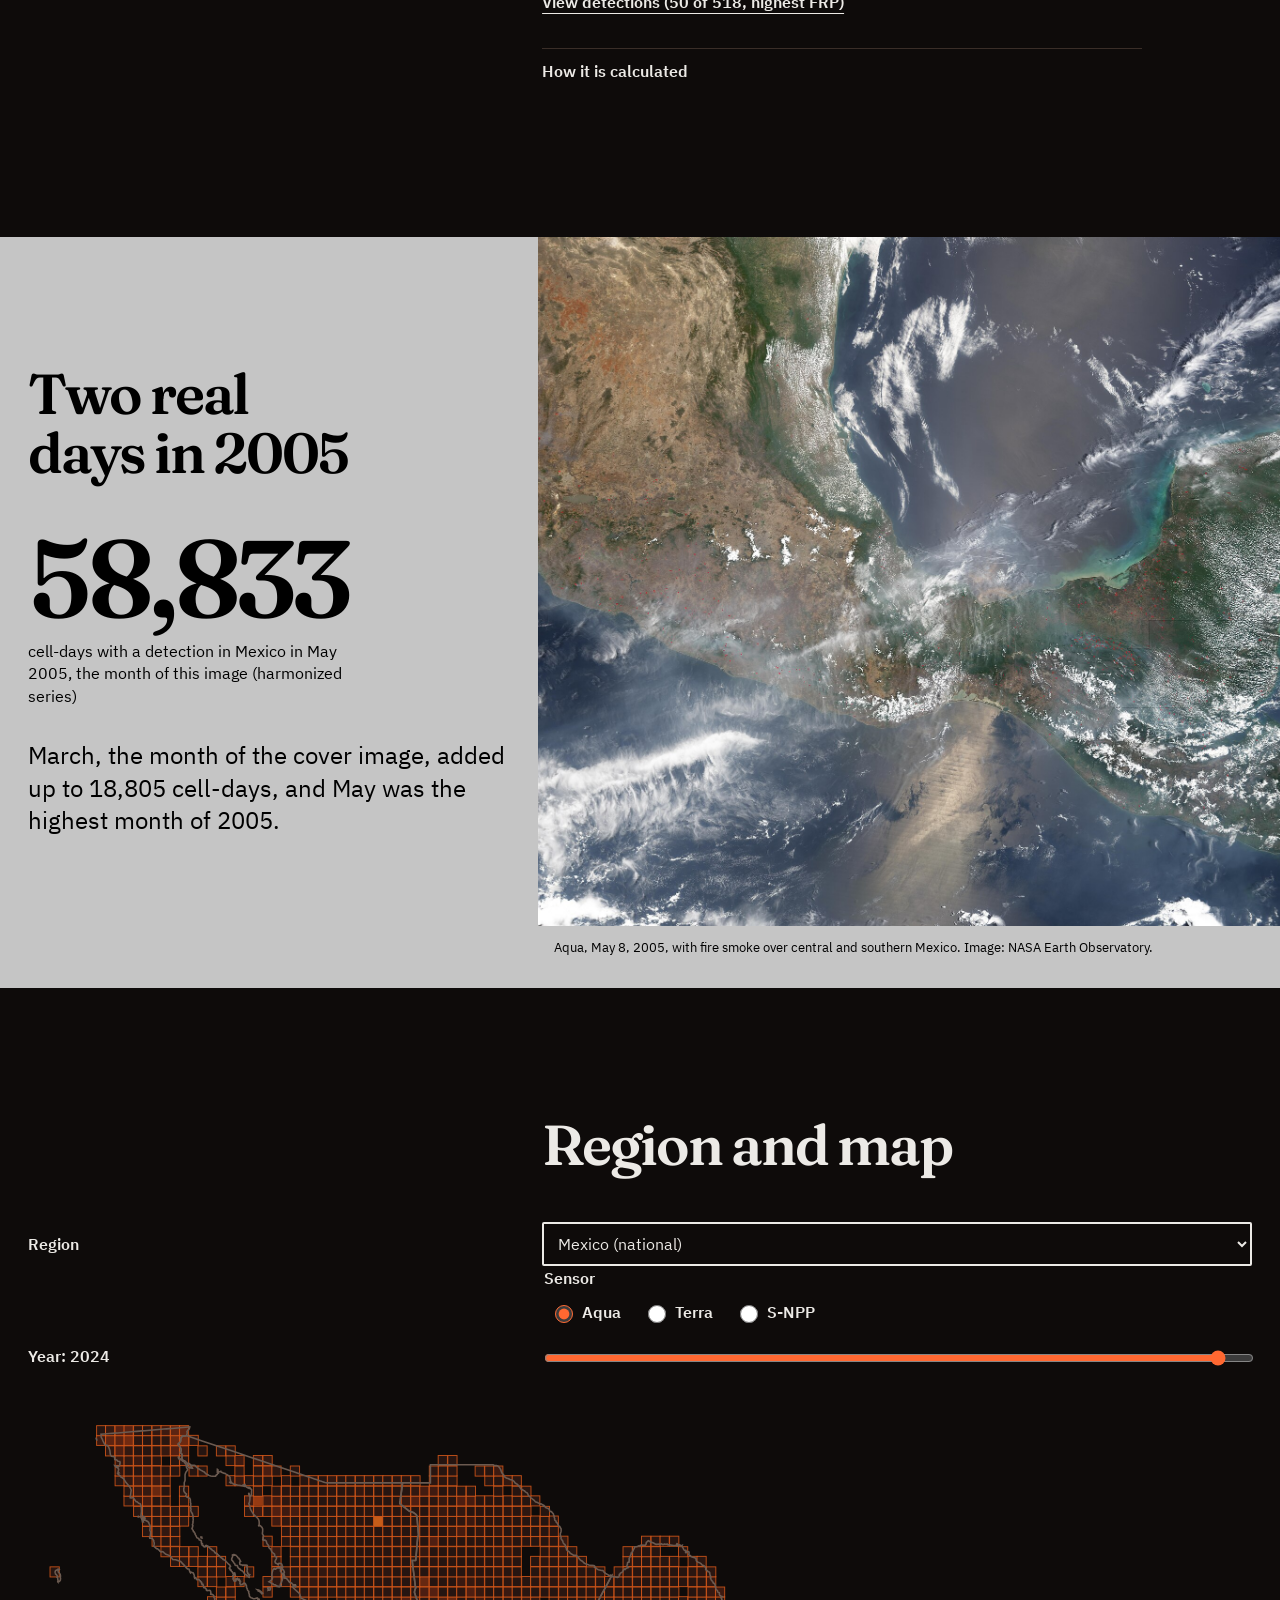
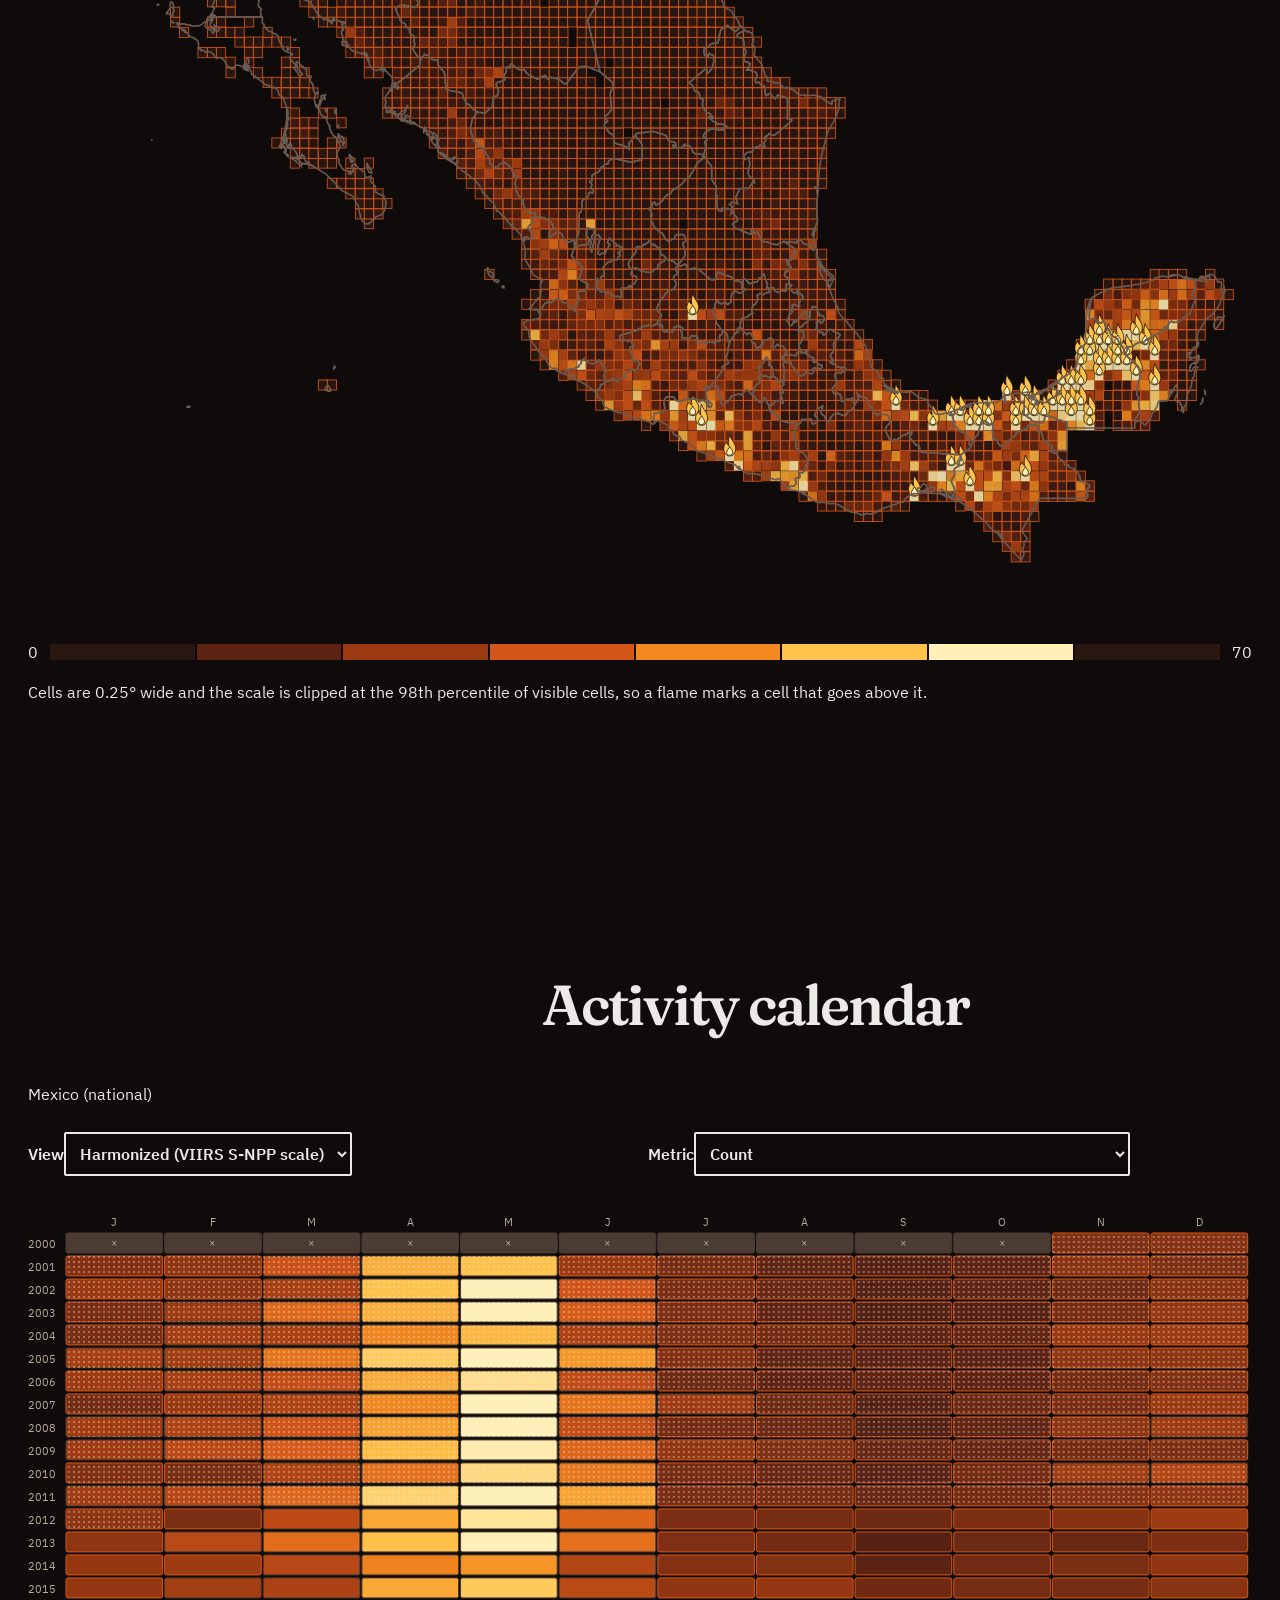
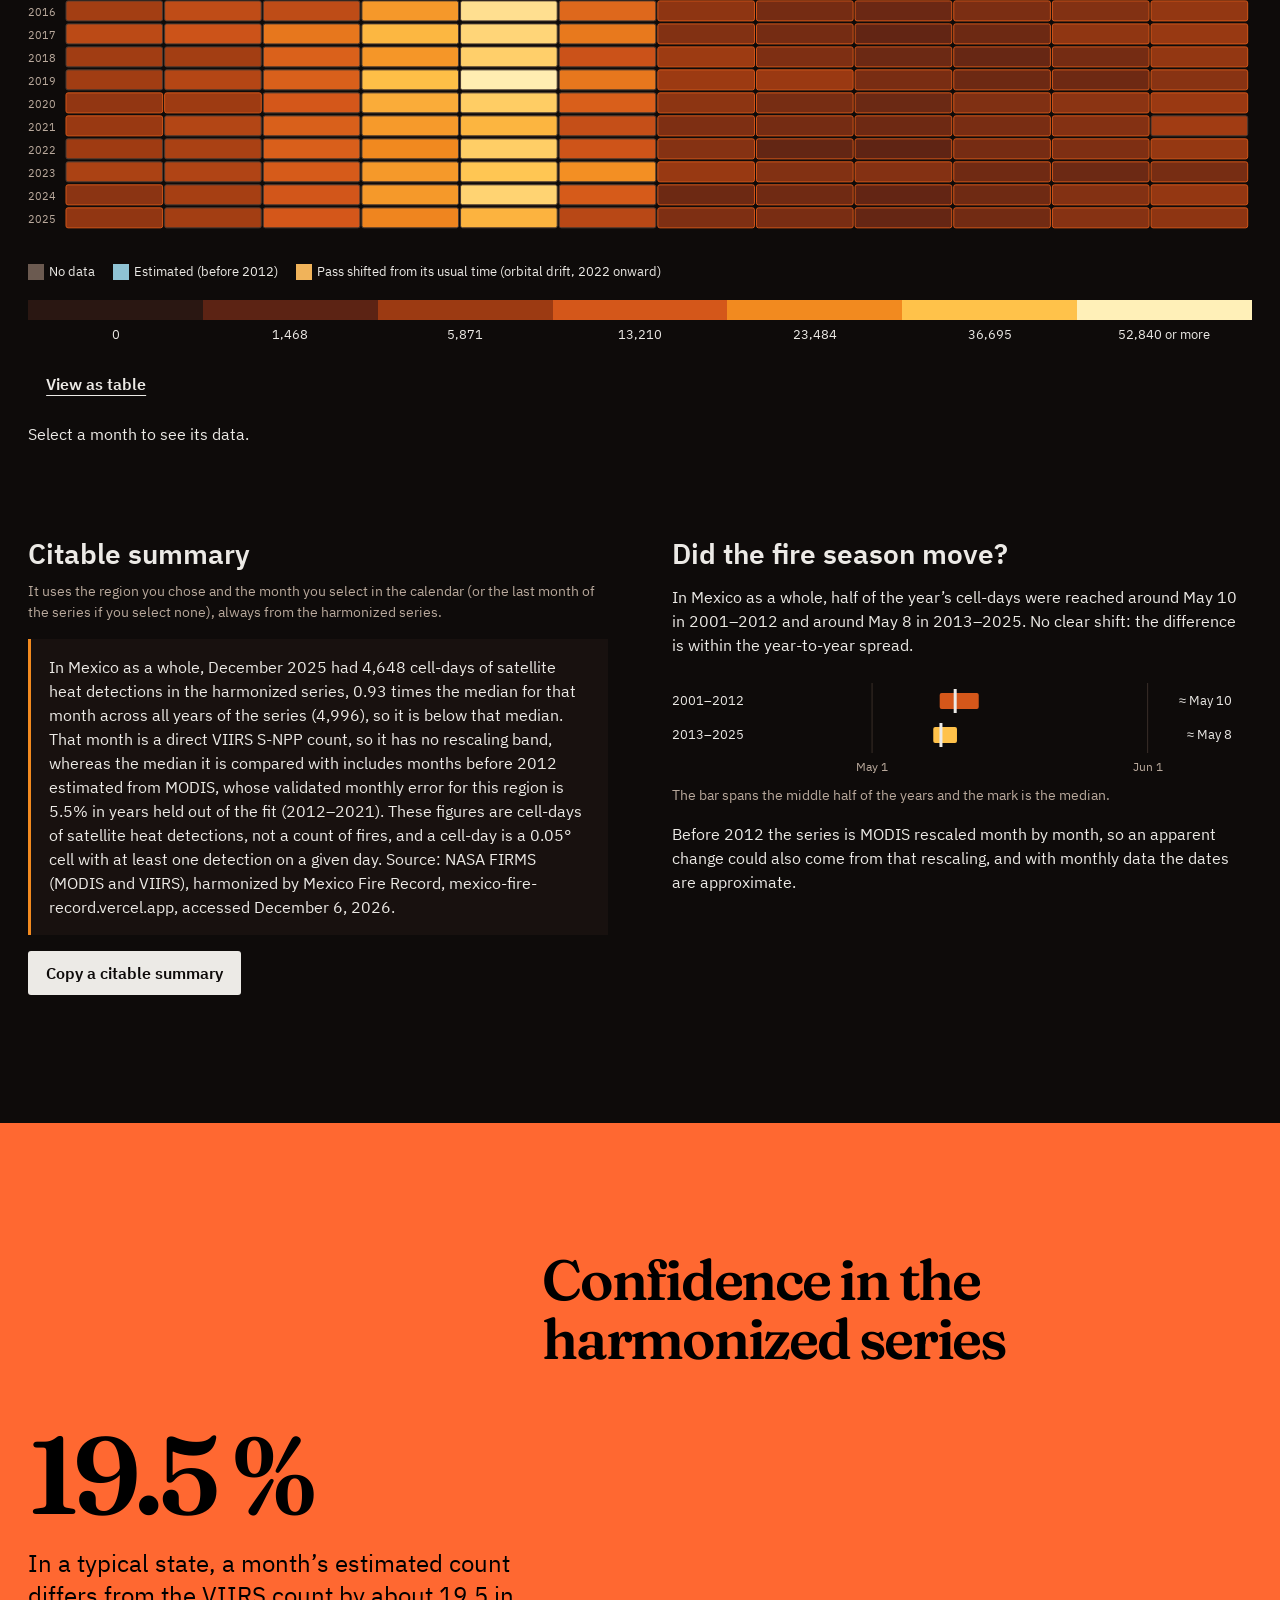
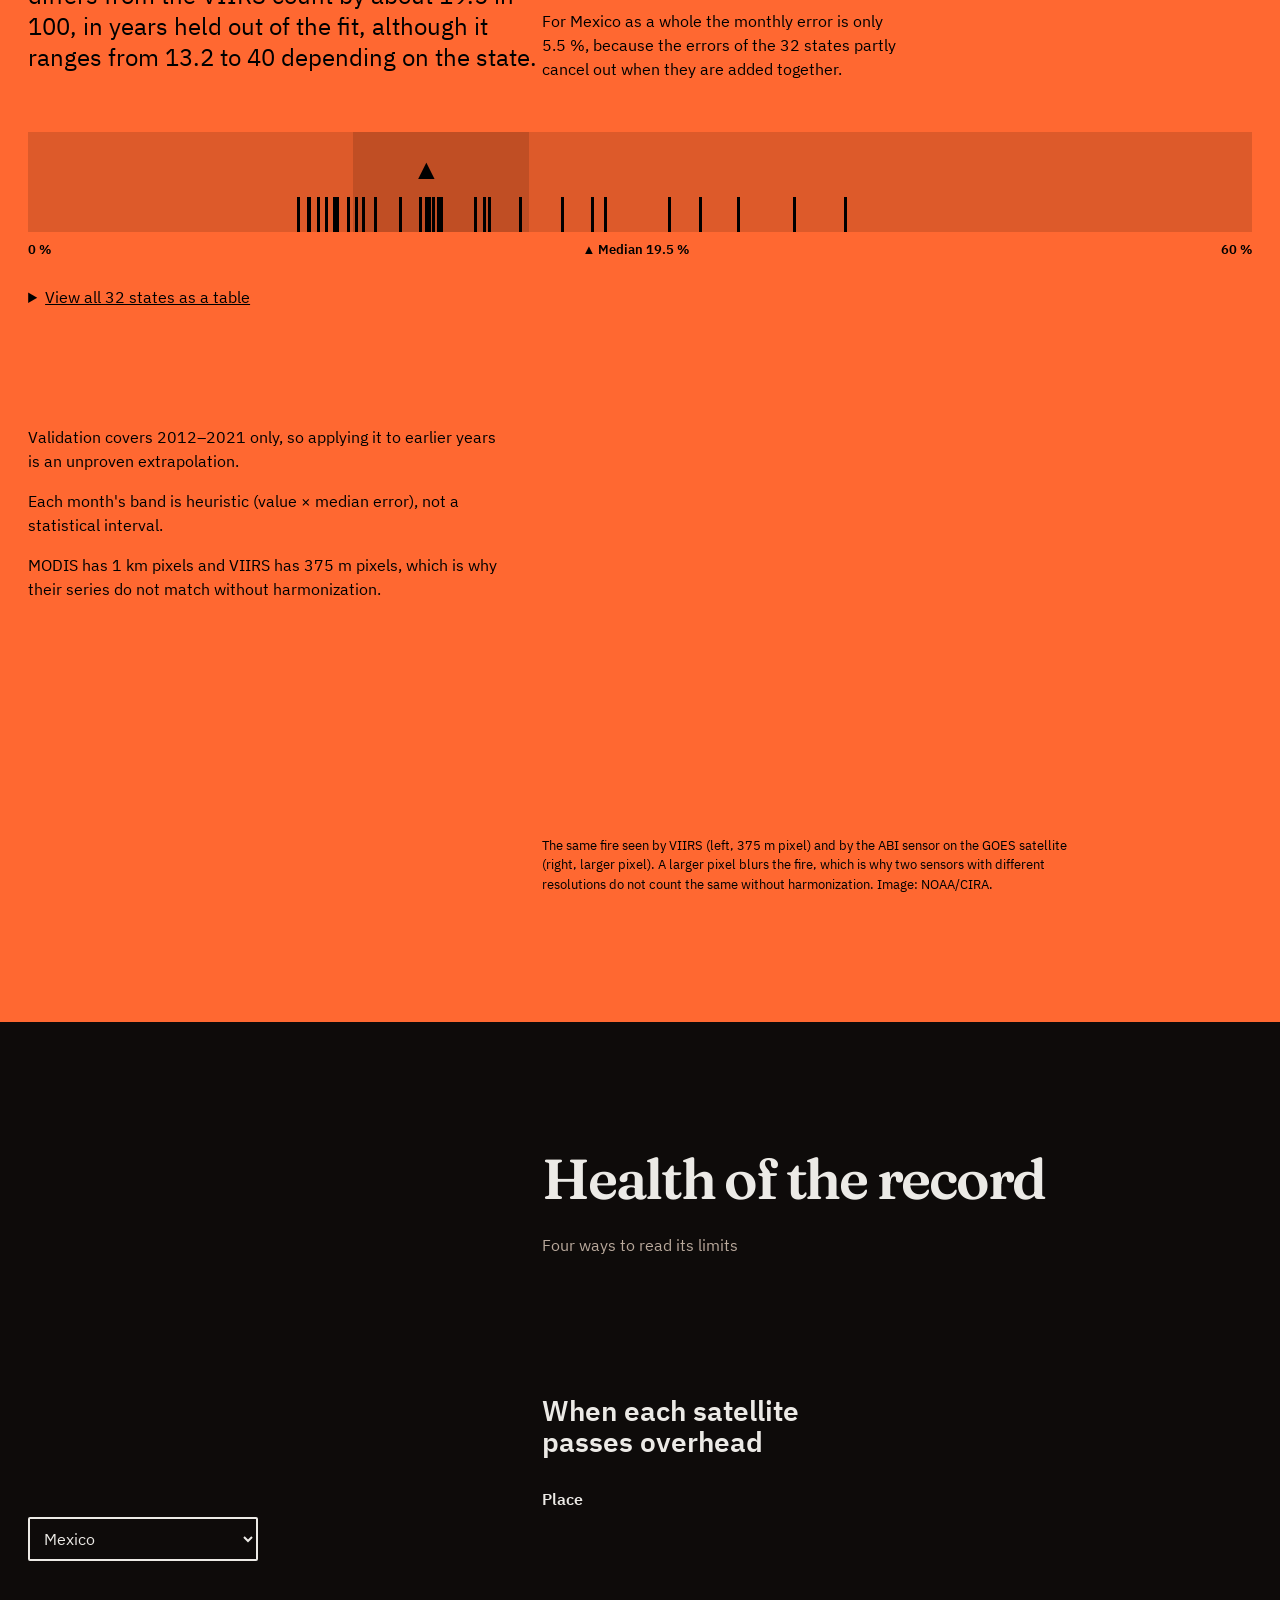
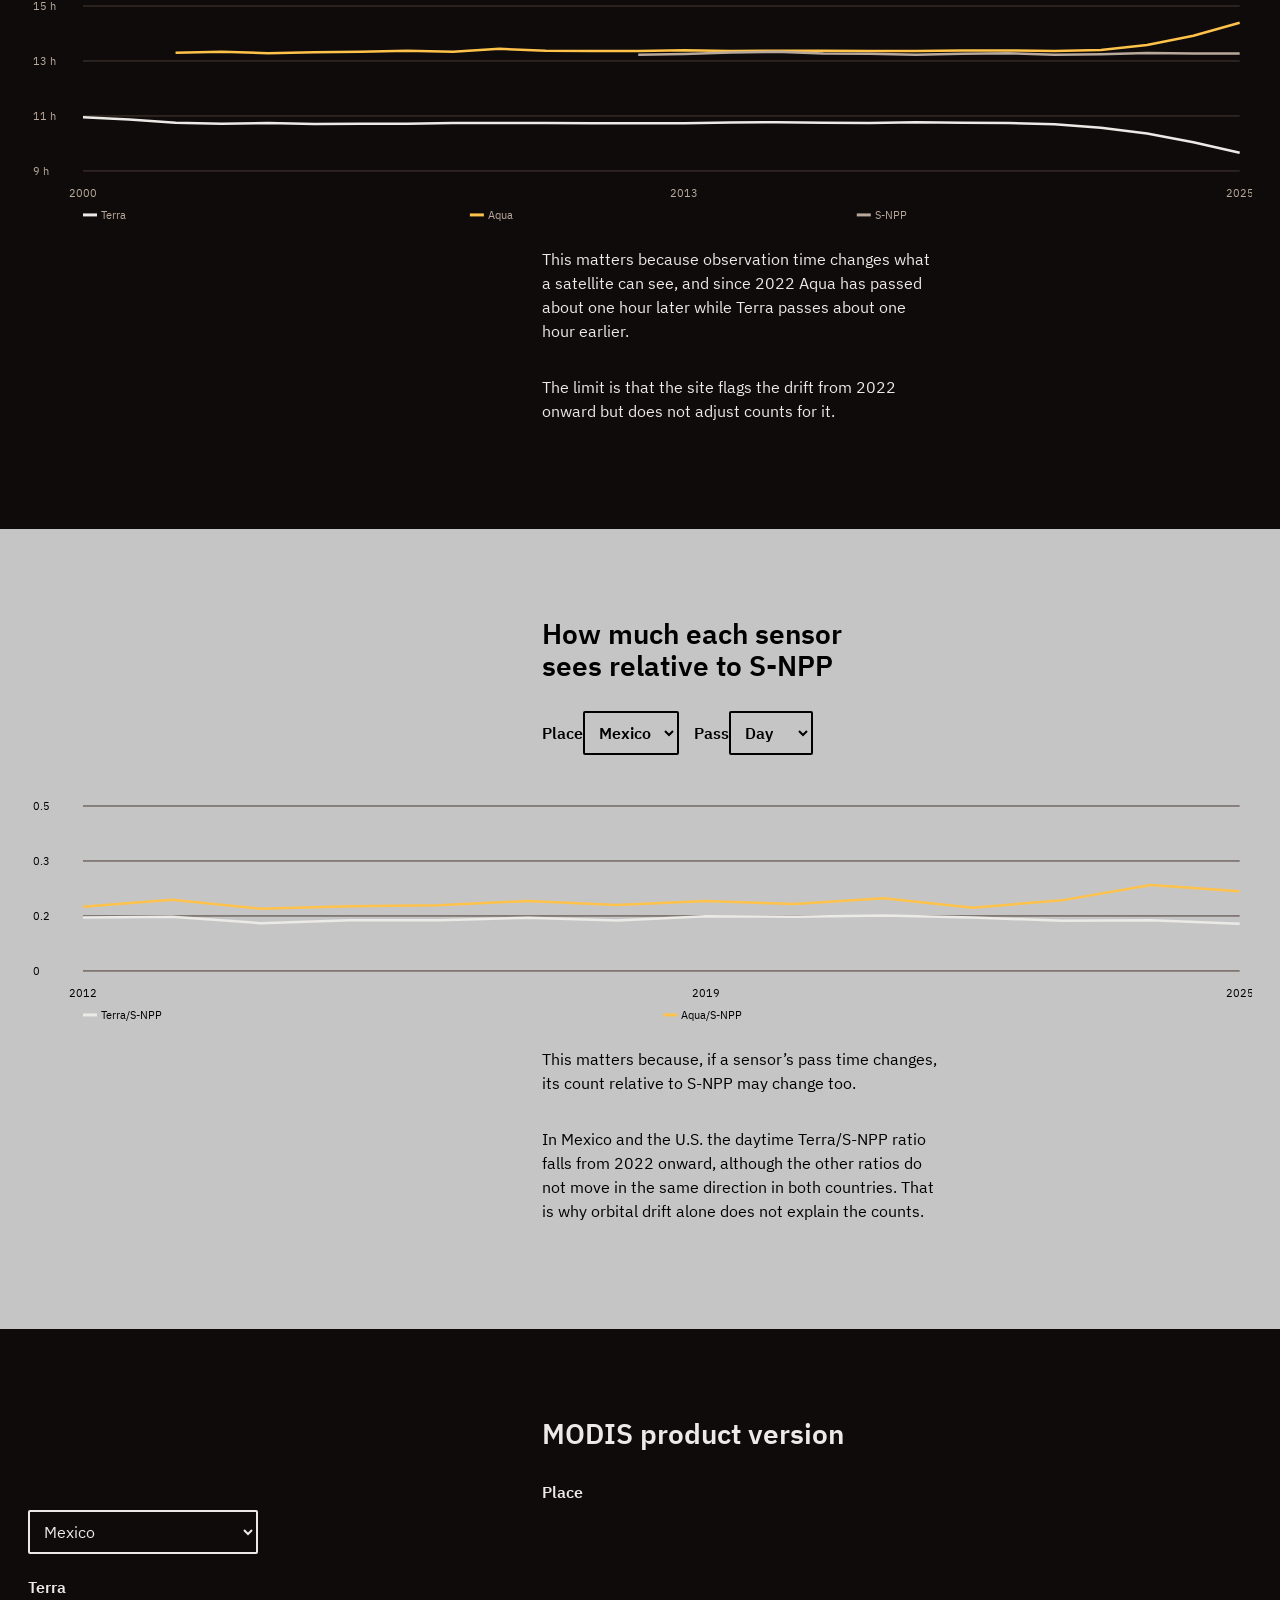
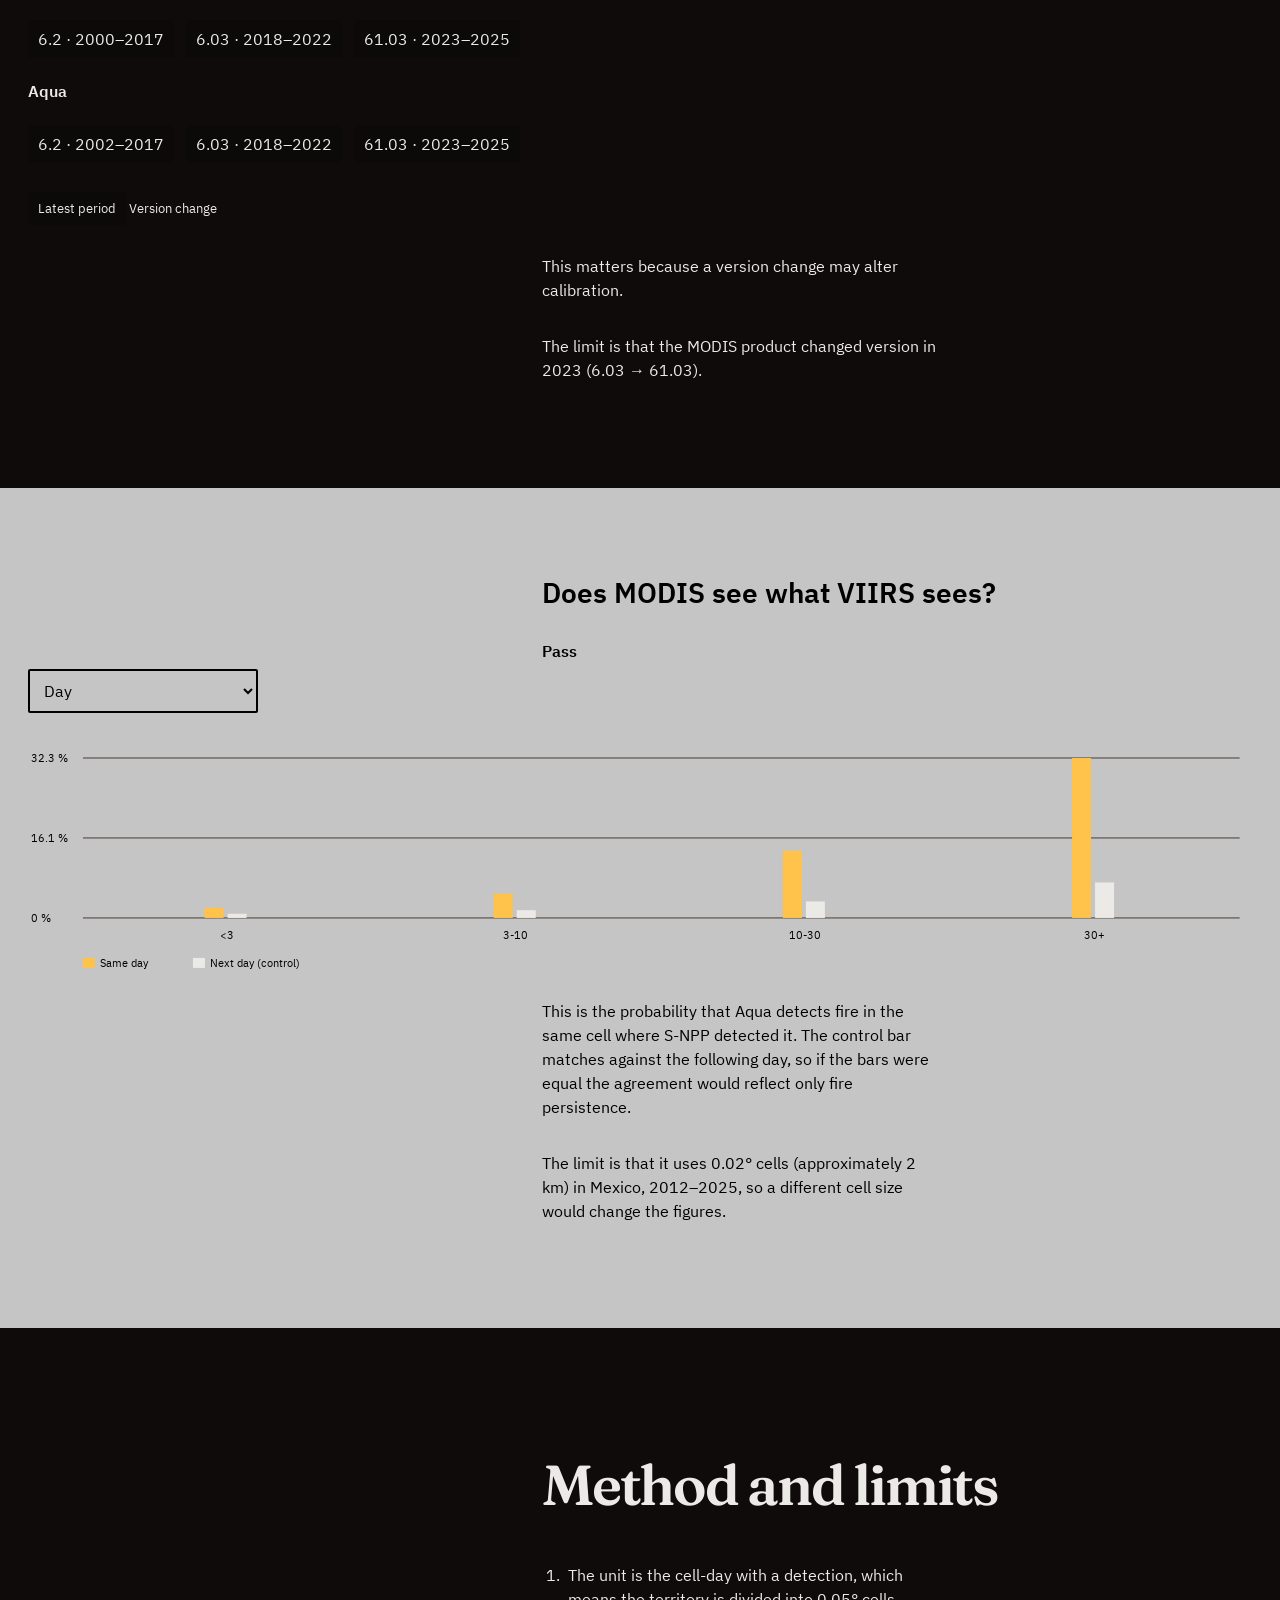
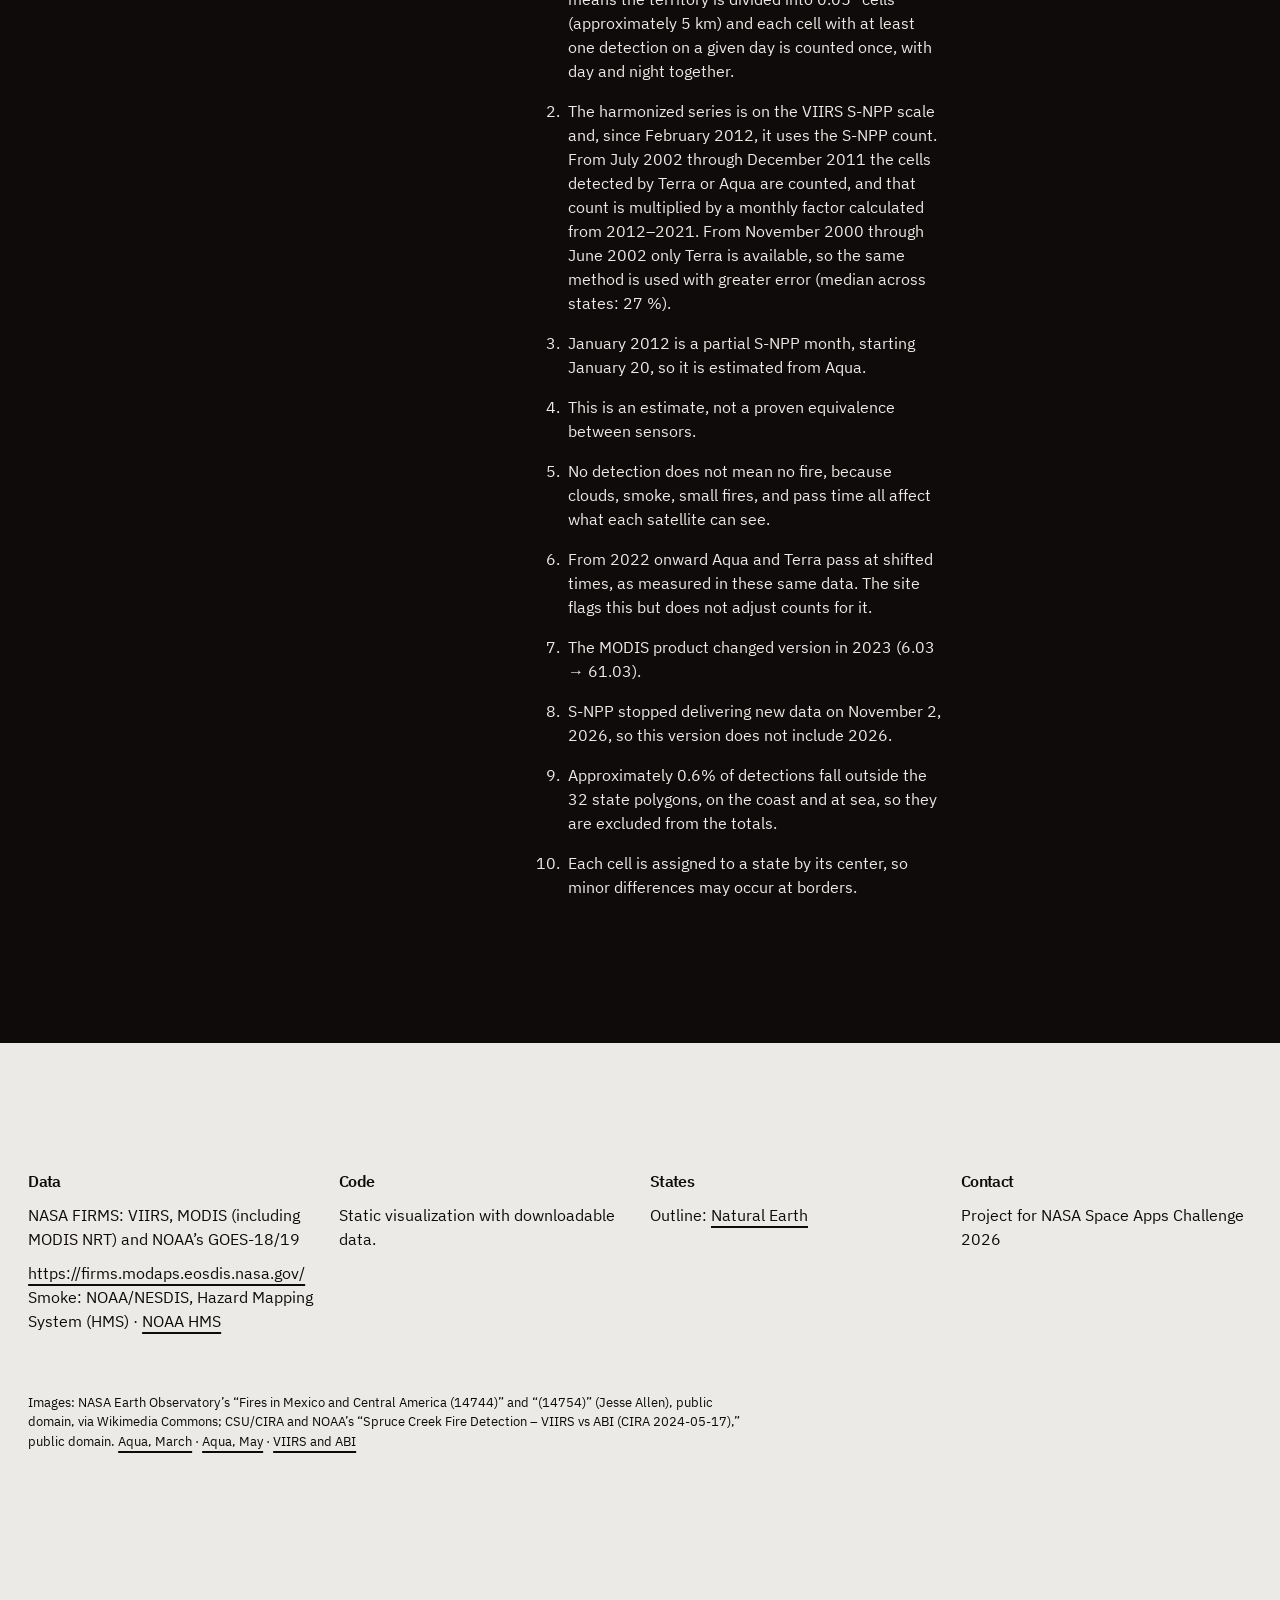
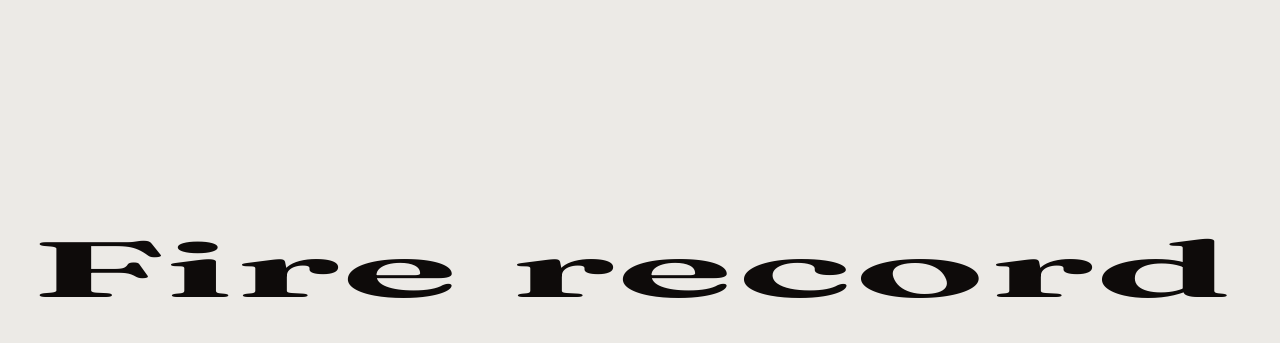
==== commit d6b3761b: "Calendario: resumen citable, punto medio de la temporada y rótulo de anomalía corregido - Rótulo de " ====
--- a/web/index.html
+++ b/web/index.html
@@ -41,13 +41,17 @@
     <section id="calendario" class="panel" aria-labelledby="calendar-title">
       <div class="section-heading"><div><h2 id="calendar-title" data-i18n="calendarTitle">Calendario de actividad</h2></div></div>
       <p id="calendar-region" class="note" data-i18n="nationalMexico">México (nacional)</p>
-      <div class="calendar-controls"><label for="calendar-view"><span data-i18n="viewLabel">Vista</span><select id="calendar-view"><option value="harmonized" data-i18n="viewHarmonized">Armonizada (escala VIIRS)</option><option value="Terra">Terra</option><option value="Aqua">Aqua</option><option value="SNPP">S-NPP</option></select></label><label for="calendar-metric"><span data-i18n="metricLabel">Métrica</span><select id="calendar-metric"><option value="count" data-i18n="metricCount">Conteo</option><option value="anomaly" data-i18n="metricAnomaly">Anomalía vs. el mismo mes de otros años</option></select></label></div>
+      <div class="calendar-controls"><label for="calendar-view"><span data-i18n="viewLabel">Vista</span><select id="calendar-view"><option value="harmonized" data-i18n="viewHarmonized">Armonizada (escala VIIRS)</option><option value="Terra">Terra</option><option value="Aqua">Aqua</option><option value="SNPP">S-NPP</option></select></label><label for="calendar-metric"><span data-i18n="metricLabel">Métrica</span><select id="calendar-metric"><option value="count" data-i18n="metricCount">Conteo</option><option value="anomaly" data-i18n="metricAnomaly">Anomalía vs. la mediana de ese mes en todos los años</option></select></label></div>
       <div id="calendar-graphic" class="calendar-graphic"><svg id="calendar-svg" viewBox="0 0 390 652" role="group" aria-labelledby="calendar-svg-title calendar-svg-desc"><title id="calendar-svg-title" data-i18n="calendarSvgTitle">Actividad mensual, 2000 a 2025</title><desc id="calendar-svg-desc" data-i18n="calendarSvgDesc">Cada celda es un mes; selecciona una para ver el detalle. Disponible también como tabla.</desc></svg></div>
       <div id="calendar-table-wrap" class="table-scroll" hidden></div>
       <div class="legend"><span><i class="legend-swatch missing"></i> <span data-i18n="noData">Sin dato</span></span><span id="estimated-legend"><i class="legend-swatch estimated"></i> <span data-i18n="estimatedLegend">Estimado (antes de 2012)</span></span><span id="drift-legend" hidden><i class="legend-swatch drift"></i> <span data-i18n="driftLegend">Pase desviado de su hora (deriva orbital, 2022 en adelante)</span></span></div>
       <div class="calendar-scale"><div id="calendar-scale" class="calendar-scale-ticks" aria-label="Escala de color" data-i18n-attr="aria-label:colorScale"></div></div>
       <button id="table-toggle" class="secondary" type="button" aria-expanded="false" data-i18n="showTable">Ver como tabla</button>
       <div id="calendar-detail" class="detail" aria-live="polite" data-i18n="calendarPrompt">Selecciona un mes para ver sus datos.</div>
+      <div class="calendar-extras">
+      <div class="cite"><h3 data-i18n="citeTitle">Resumen citable</h3><p class="cite-hint" data-i18n="citeHint">Usa la región elegida y el mes que selecciones en el calendario (o el último mes de la serie si no eliges ninguno), siempre con la serie armonizada.</p><p id="cite-text" class="cite-text"></p><div class="cite-actions"><button id="cite-copy" class="primary" type="button" data-i18n="citeCopy">Copiar resumen citable</button><span id="cite-status" class="cite-status" role="status"></span></div></div>
+      <div class="season"><h3 data-i18n="seasonTitle">¿Se movió la temporada de incendios?</h3><p id="season-text"></p><svg id="season-svg" class="season-chart" role="img"></svg><p id="season-legend" class="season-legend" data-i18n="seasonLegend">La barra abarca la mitad central de los años y la marca es la mediana.</p><p class="limit" data-i18n="seasonCaveat">Antes de 2012 la serie es MODIS reescalado mes a mes, así que un cambio aparente también podría venir de ese reescalado, y con datos mensuales las fechas son aproximadas.</p></div>
+      </div>
     </section>
   </div>
   <section id="confianza" class="panel" aria-labelledby="confidence-title"><h2 id="confidence-title" data-i18n="confidenceTitle">Confianza de la armonización</h2><div id="confidence-content"></div><div class="confidence-evidence"><div class="confidence-limits"><p class="confidence-limit" data-i18n="confidenceLimitValidation">La validación solo cubre 2012–2021; aplicarla a años anteriores es una extrapolación no probada.</p><p class="confidence-limit" data-i18n="confidenceLimitBand">La banda de cada mes es heurística (valor × error mediano), no un intervalo estadístico.</p><p class="confidence-limit" data-i18n="confidenceLimitPixels">MODIS ve con píxeles de 1 km y VIIRS de 375 m: por eso las series no coinciden sin armonizar.</p></div><figure class="confidence-photo"><img src="img/viirs-vs-abi-spruce-creek-2024.jpg" width="1920" height="1080" loading="lazy" alt="Comparación visual de un incendio observado por VIIRS y ABI" data-i18n-attr="alt:confidencePhotoAlt"><figcaption data-i18n="confidenceCaption">El mismo incendio visto por VIIRS (izquierda, 375 m) y por el sensor ABI del satélite GOES (derecha). Mientras mayor es el tamaño de píxel, más se difumina lo que ve el sensor. Imagen: NOAA/CIRA.</figcaption></figure></div></section>
@@ -59,6 +63,6 @@
   </div></section>
   <section id="metodo" class="panel" aria-labelledby="method-title"><h2 id="method-title" data-i18n="methodTitle">Método y límites</h2><ol class="method-list"><li data-i18n="method1">Unidad: celdas-día con detección. Se divide el territorio en celdas de 0.05° (aprox. 5 km) y se cuenta cuántas celdas tuvieron al menos una detección cada día (día y noche juntos).</li><li id="method-harmonized" data-i18n="method2">Serie armonizada: en escala VIIRS (S-NPP). Desde febrero de 2012 es el conteo de S-NPP; antes de esa fecha se estima con Aqua (desde julio de 2002) o Terra (antes), multiplicando por un factor mensual calculado con los años 2012–2021, que son los años en que los sensores se solapan antes de la deriva orbital.</li><li data-i18n="method3">Enero de 2012 es un mes parcial de S-NPP (inicia el 20 de enero) y se estima con Aqua.</li><li data-i18n="method4">Esto es una estimación, no una equivalencia demostrada entre sensores.</li><li data-i18n="method5">Sin detección no significa sin fuego: nubes, humo, fuegos pequeños y la hora de paso afectan lo que ve cada satélite.</li><li data-i18n="method6">Desde 2022 los pases de Aqua y Terra se desvían de su hora (medido en estos mismos datos); la web lo marca, pero no corrige los conteos por ello.</li><li data-i18n="method7">El producto MODIS cambió de versión en 2023 (6.03 → 61.03).</li><li data-i18n="method8">S-NPP dejó de entregar datos nuevos el 2 de noviembre de 2026; esta versión no incluye 2026.</li><li data-i18n="method9">Aproximadamente el 0.6 % de las detecciones cae fuera de los 32 polígonos estatales (costa y mar) y se excluye de los totales.</li><li data-i18n="method10">Las celdas se asignan a un estado por su centro; en las fronteras puede haber diferencias menores.</li></ol></section>
 </main>
-<footer class="site-footer"><div class="footer-columns"><div><h2 data-i18n="footerData">Datos</h2><p data-i18n="footerDataSource">NASA FIRMS: VIIRS, MODIS (también MODIS NRT) y GOES-18/19 de NOAA</p><a href="https://firms.modaps.eosdis.nasa.gov" rel="noopener">NASA FIRMS</a><p class="footer-smoke"><span data-i18n="footerSmoke">Humo: NOAA/NESDIS, Hazard Mapping System (HMS)</span> · <a href="https://www.ospo.noaa.gov/products/land/hms.html" rel="noopener">NOAA HMS</a></p></div><div><h2 data-i18n="footerCode">Código</h2><p data-i18n="footerCodeDesc">Visualización estática con datos descargables.</p></div><div><h2 data-i18n="footerStates">Estados</h2><p><span data-i18n="footerStatePrefix">Contorno:</span> <a href="https://www.naturalearthdata.com" rel="noopener">Natural Earth</a></p><p><span data-i18n="footerPlaces">Localidades: GeoNames, CC BY 4.0</span> · <a href="https://www.geonames.org" rel="noopener">GeoNames</a></p></div><div><h2 data-i18n="footerContact">Contacto</h2><p data-i18n="footerContactDesc">Proyecto para NASA Space Apps Challenge 2026</p></div></div><p class="image-credits"><span data-i18n="imageCreditsIntro">Imágenes: «Fires in Mexico and Central America (14744)» y «(14754)» de NASA Earth Observatory (Jesse Allen), dominio público, vía Wikimedia Commons; «Spruce Creek Fire Detection – VIIRS vs ABI (CIRA 2024-05-17)» de CSU/CIRA y NOAA, dominio público.</span> <a href="https://commons.wikimedia.org/wiki/File:Fires_in_Mexico_and_Central_America_(14744).jpg" rel="noopener" data-i18n="creditAquaMarch">Aqua, marzo</a> · <a href="https://commons.wikimedia.org/wiki/File:Fires_in_Mexico_and_Central_America_(14754).jpg" rel="noopener" data-i18n="creditAquaMay">Aqua, mayo</a> · <a href="https://commons.wikimedia.org/wiki/File:Spruce_Creek_Fire_Detection_%E2%80%93_VIIRS_vs_ABI_(CIRA_2024-05-17_-_nonelabels0).png" rel="noopener" data-i18n="creditViirsAbi">VIIRS y ABI</a></p><svg class="footer-wordmark" viewBox="0 0 1400 150" role="img" aria-label="Registro de incendios" data-i18n-attr="aria-label:brand"><title data-i18n="brand">Registro de incendios</title><text x="0" y="120" textLength="1380" lengthAdjust="spacingAndGlyphs" data-i18n="brand">Registro de incendios</text></svg></footer>
+<footer class="site-footer"><div class="footer-columns"><div><h2 data-i18n="footerData">Datos</h2><p data-i18n="footerDataSource">NASA FIRMS: VIIRS, MODIS (también MODIS NRT) y GOES-18/19 de NOAA</p><a href="https://firms.modaps.eosdis.nasa.gov" rel="noopener">NASA FIRMS</a><p class="footer-smoke"><span data-i18n="footerSmoke">Humo: NOAA/NESDIS, Hazard Mapping System (HMS)</span> · <a href="https://www.ospo.noaa.gov/products/land/hms.html" rel="noopener">NOAA HMS</a></p></div><div><h2 data-i18n="footerCode">Código</h2><p data-i18n="footerCodeDesc">Visualización estática con datos descargables.</p></div><div><h2 data-i18n="footerStates">Estados</h2><p><span data-i18n="footerStatePrefix">Contorno:</span> <a href="https://www.naturalearthdata.com" rel="noopener">Natural Earth</a></p></div><div><h2 data-i18n="footerContact">Contacto</h2><p data-i18n="footerContactDesc">Proyecto para NASA Space Apps Challenge 2026</p></div></div><p class="image-credits"><span data-i18n="imageCreditsIntro">Imágenes: «Fires in Mexico and Central America (14744)» y «(14754)» de NASA Earth Observatory (Jesse Allen), dominio público, vía Wikimedia Commons; «Spruce Creek Fire Detection – VIIRS vs ABI (CIRA 2024-05-17)» de CSU/CIRA y NOAA, dominio público.</span> <a href="https://commons.wikimedia.org/wiki/File:Fires_in_Mexico_and_Central_America_(14744).jpg" rel="noopener" data-i18n="creditAquaMarch">Aqua, marzo</a> · <a href="https://commons.wikimedia.org/wiki/File:Fires_in_Mexico_and_Central_America_(14754).jpg" rel="noopener" data-i18n="creditAquaMay">Aqua, mayo</a> · <a href="https://commons.wikimedia.org/wiki/File:Spruce_Creek_Fire_Detection_%E2%80%93_VIIRS_vs_ABI_(CIRA_2024-05-17_-_nonelabels0).png" rel="noopener" data-i18n="creditViirsAbi">VIIRS y ABI</a></p><svg class="footer-wordmark" viewBox="0 0 1400 150" role="img" aria-label="Registro de incendios" data-i18n-attr="aria-label:brand"><title data-i18n="brand">Registro de incendios</title><text x="0" y="120" textLength="1380" lengthAdjust="spacingAndGlyphs" data-i18n="brand">Registro de incendios</text></svg></footer>
 </body>
 </html>
--- a/web/css/styles.css
+++ b/web/css/styles.css
@@ -100,12 +100,11 @@
 .fire-photo{position:absolute;width:1px;height:1px;opacity:0;overflow:hidden}
 .fire-photo-label{display:inline-flex;align-items:center;min-height:44px;margin:0;padding:8px 16px;border:1px solid var(--line);border-radius:2px;cursor:pointer}
 .fire-photo-label:hover{border-color:var(--text)}
-.fire-photo-actions{display:flex;flex-wrap:wrap;gap:8px}
 .fire-photo:focus-visible+.fire-photo-label{outline:3px solid var(--text);outline-offset:3px}
 .fire-choose{display:grid;gap:8px}
 .fire-choose p{margin:0}
-.fire-choice,.fire-use,.fire-copy,.fire-share-photo{background:transparent;color:var(--text);border:1px solid var(--line);border-radius:2px;text-align:left}
-.fire-choice:hover,.fire-use:hover,.fire-copy:hover,.fire-share-photo:hover{border-color:var(--text)}
+.fire-choice,.fire-use,.fire-copy{background:transparent;color:var(--text);border:1px solid var(--line);border-radius:2px;text-align:left}
+.fire-choice:hover,.fire-use:hover,.fire-copy:hover{border-color:var(--text)}
 .fire-manual{display:flex;flex-wrap:wrap;gap:8px 12px;align-items:end}
 .fire-field{flex:1;min-width:120px}
 .fire-field label{margin:0 0 4px}
@@ -157,3 +156,23 @@
 .fire-smoke{margin:8px 0 0}
 /* En móvil, con tres botones: reproducir arriba y las dos capas en un segundo renglón. */
 @media(max-width:600px){.live-controls:has(.live-smoke-toggle)::before{content:"";order:1;flex-basis:100%;height:0;margin-top:-8px}.live-controls:has(.live-smoke-toggle) .live-goes-toggle,.live-controls .live-smoke-toggle{order:2}}
+/* Resumen citable y "¿Se movió la temporada?" (Calendario). */
+.calendar-extras{display:grid;grid-template-columns:repeat(2,minmax(0,1fr));gap:0 clamp(32px,5vw,96px);align-items:start;margin-top:56px}
+.cite,.season{max-width:68ch;min-width:0}
+.cite h3,.season h3{max-width:none;margin:0 0 12px}
+.cite-hint,.season-legend{color:var(--muted);font-size:14px;margin:0 0 16px}
+.cite-text{margin:0 0 16px;padding:16px 18px;border-left:3px solid var(--fire-4);background:var(--surface);user-select:text;-webkit-user-select:text;overflow-wrap:anywhere}
+.cite-actions{display:flex;flex-wrap:wrap;align-items:center;gap:12px 16px}
+.cite-actions button:disabled{opacity:.45;cursor:not-allowed}
+.cite-status{font-weight:600;color:var(--fire-5)}
+.cell.is-selected{stroke:var(--text);stroke-width:2}
+.season-chart{display:block;margin:16px 0 8px;max-width:100%;overflow:visible}
+.season-chart text{font:400 13px Plex Sans,Arial,sans-serif;fill:var(--text);font-variant-numeric:tabular-nums}
+.season-chart .season-tick{font-size:12px;fill:var(--muted)}
+.season-grid{stroke:var(--line);stroke-width:1}
+.season-a{fill:var(--fire-3)}
+.season-b{fill:var(--fire-5)}
+.season-median{stroke:var(--text);stroke-width:3}
+.season .limit{font-size:16px;margin:0}
+@media(max-width:900px){.calendar-extras{display:block}.season{margin-top:56px}}
+@media(max-width:600px){.cite-actions button{width:100%}}
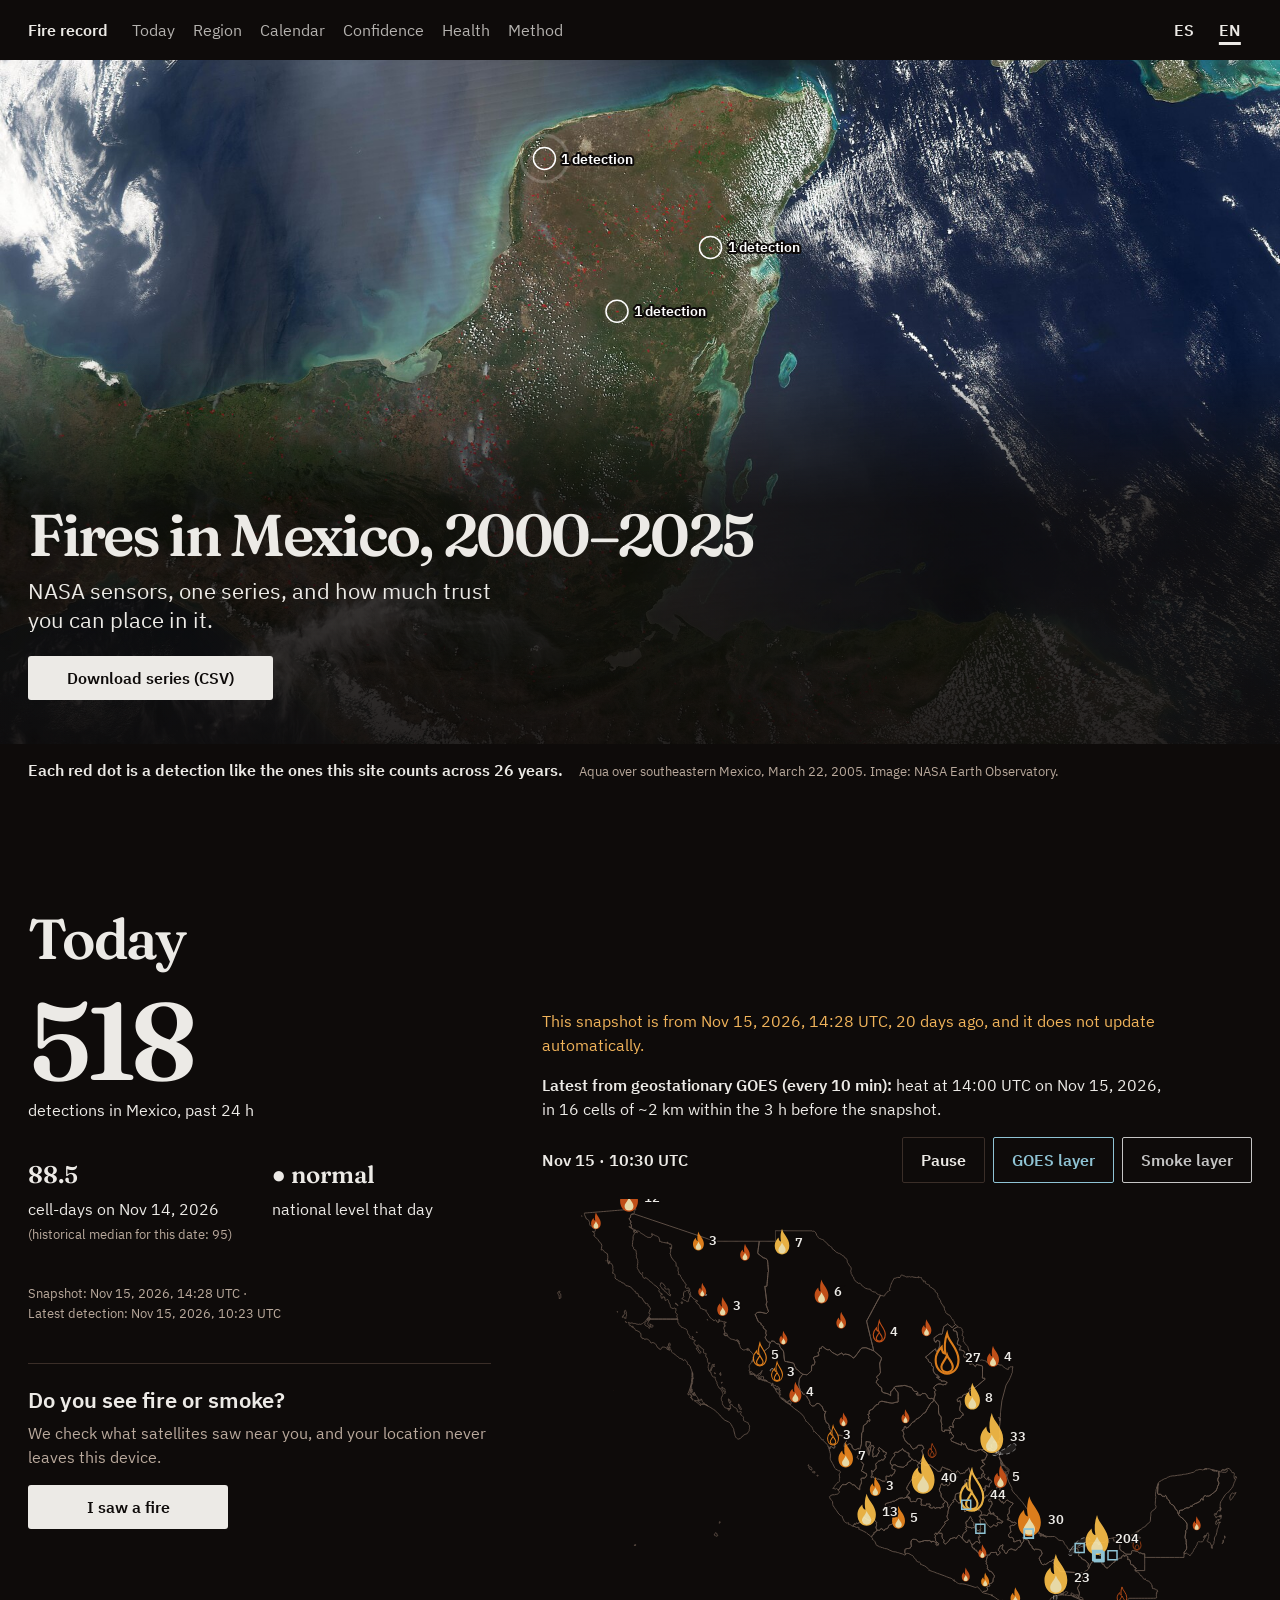
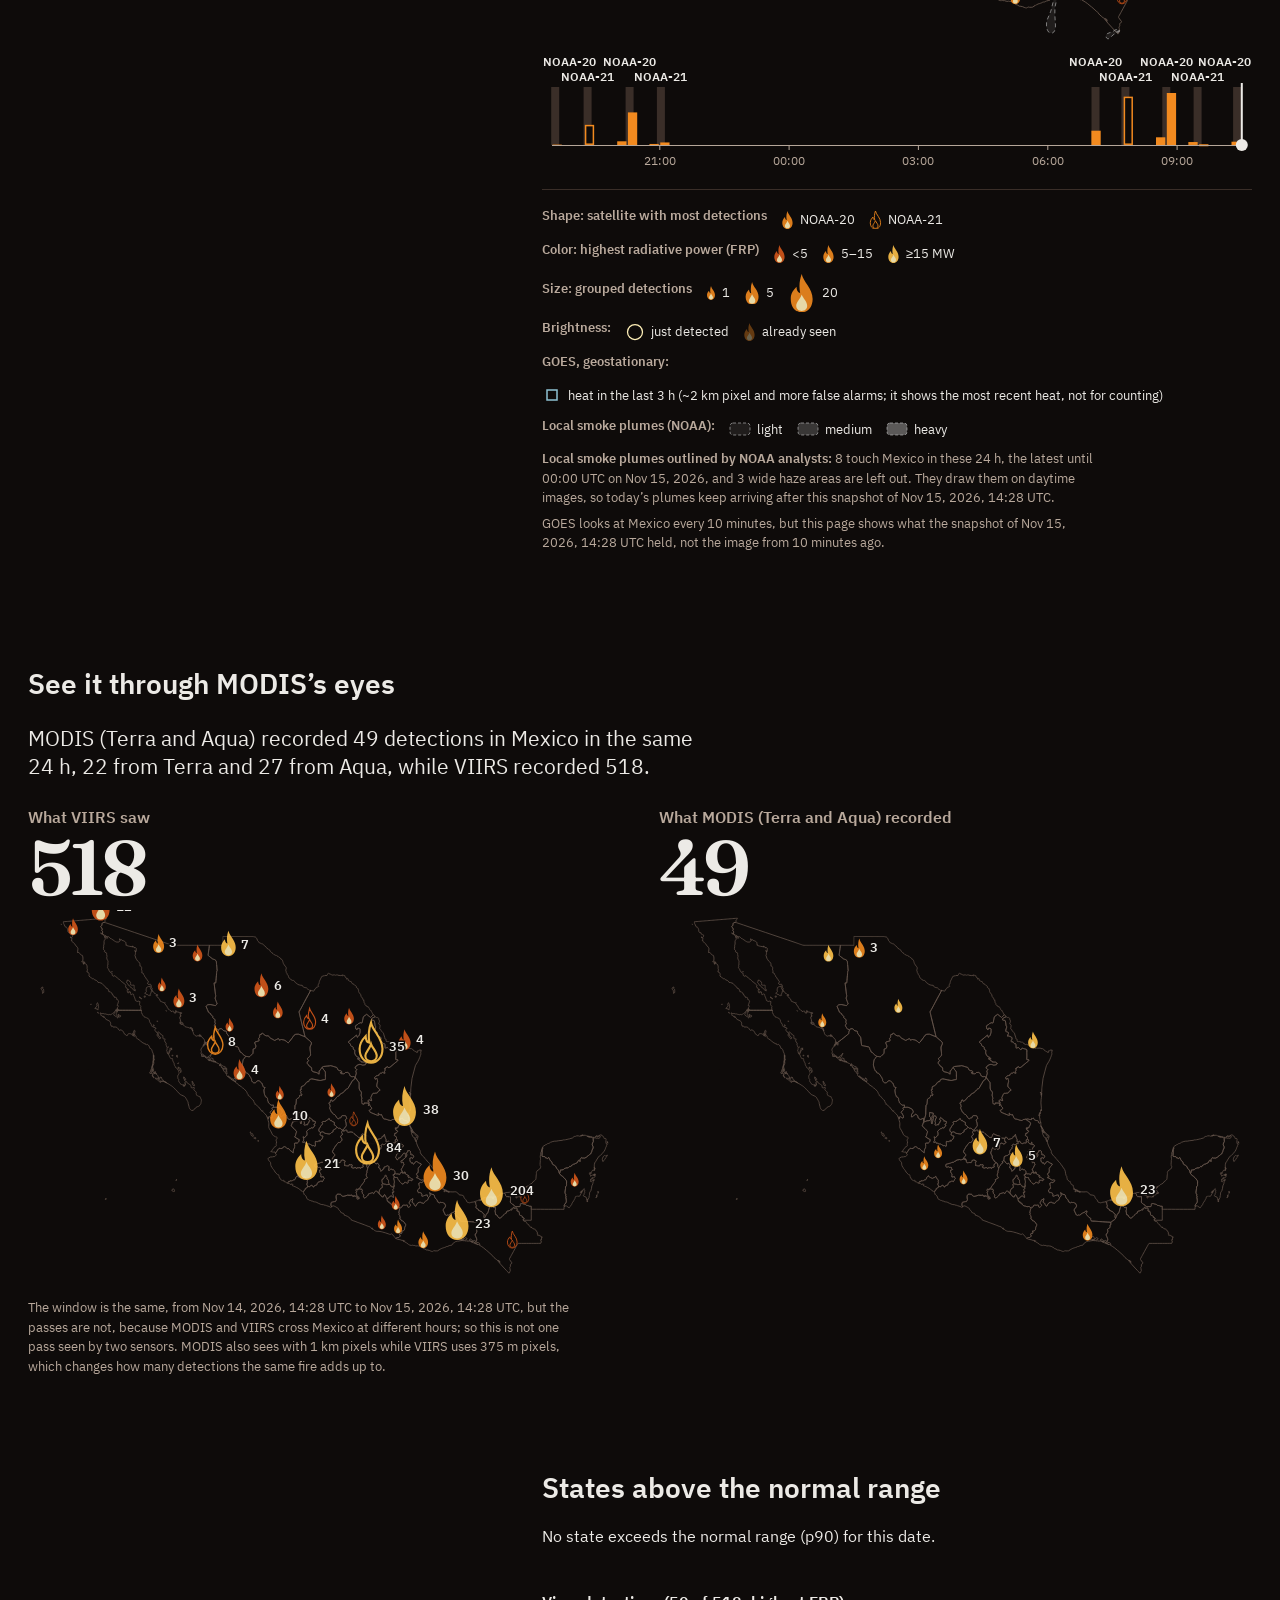
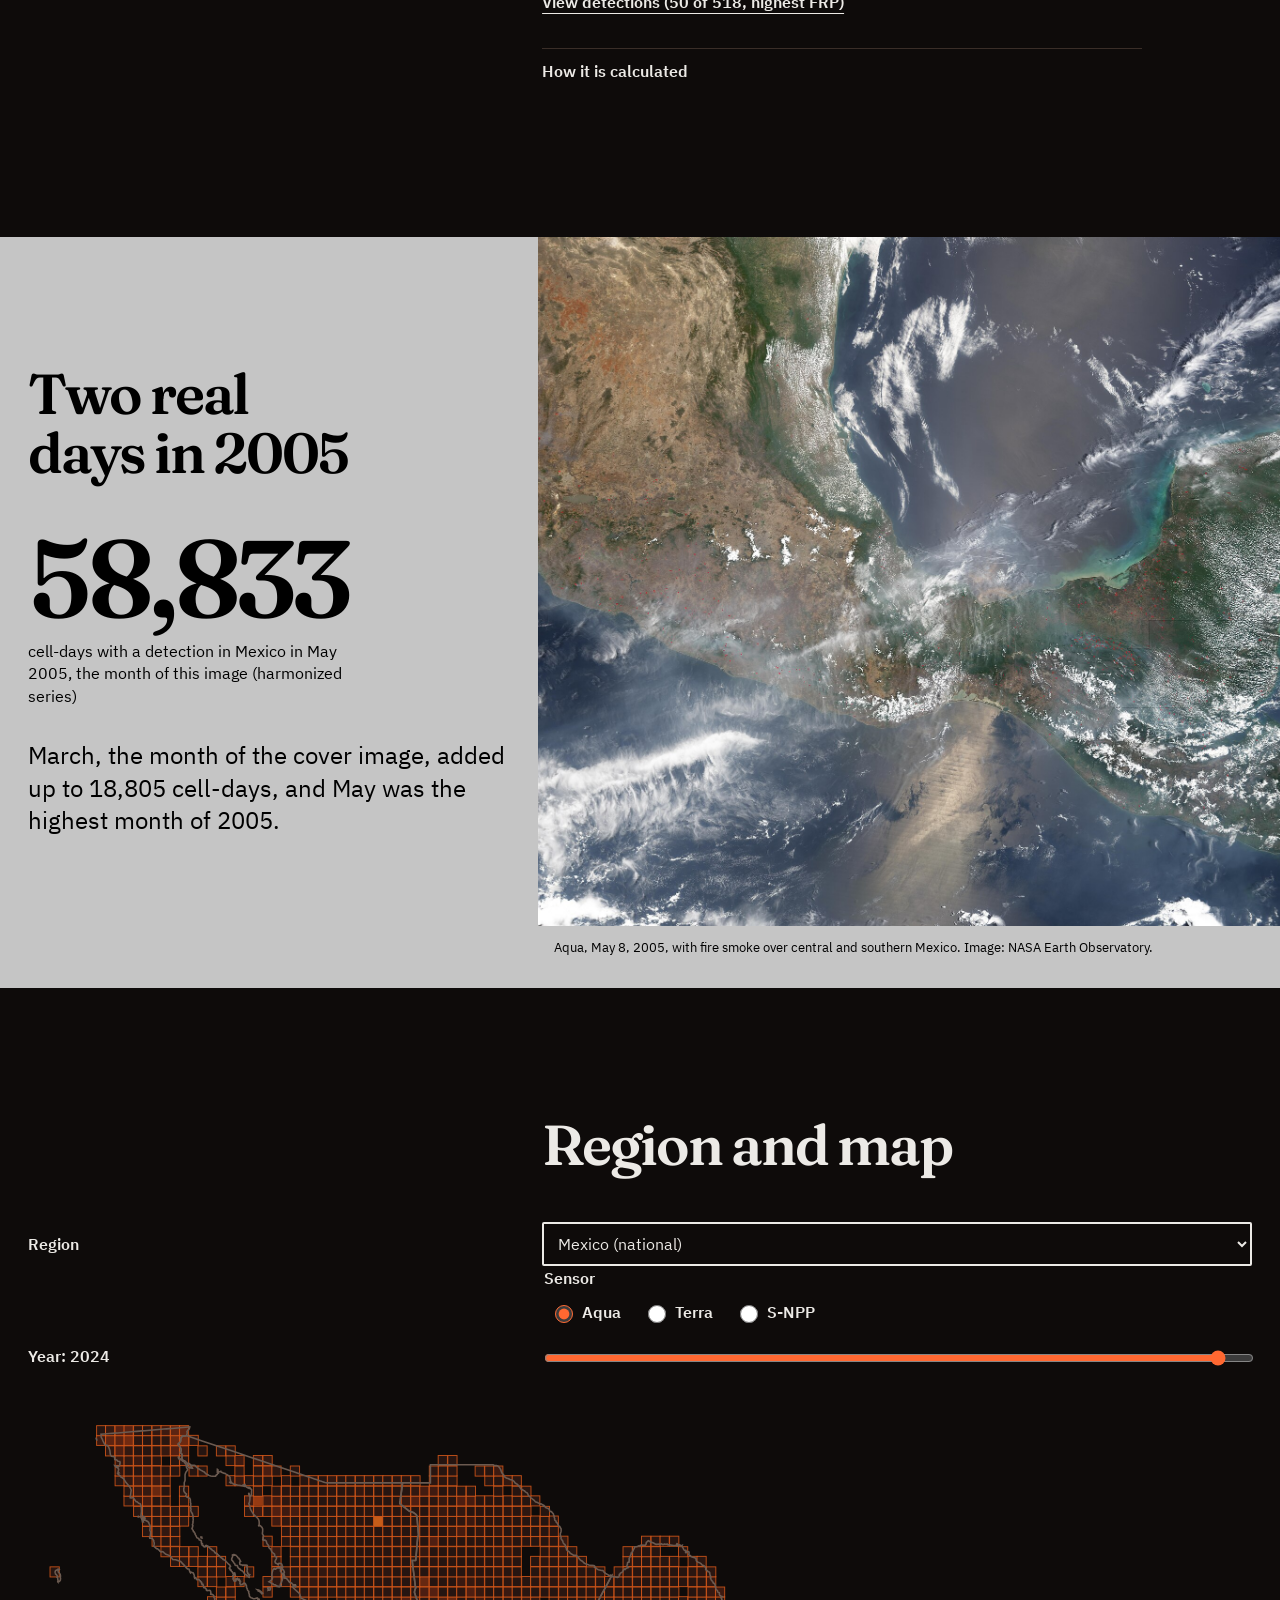
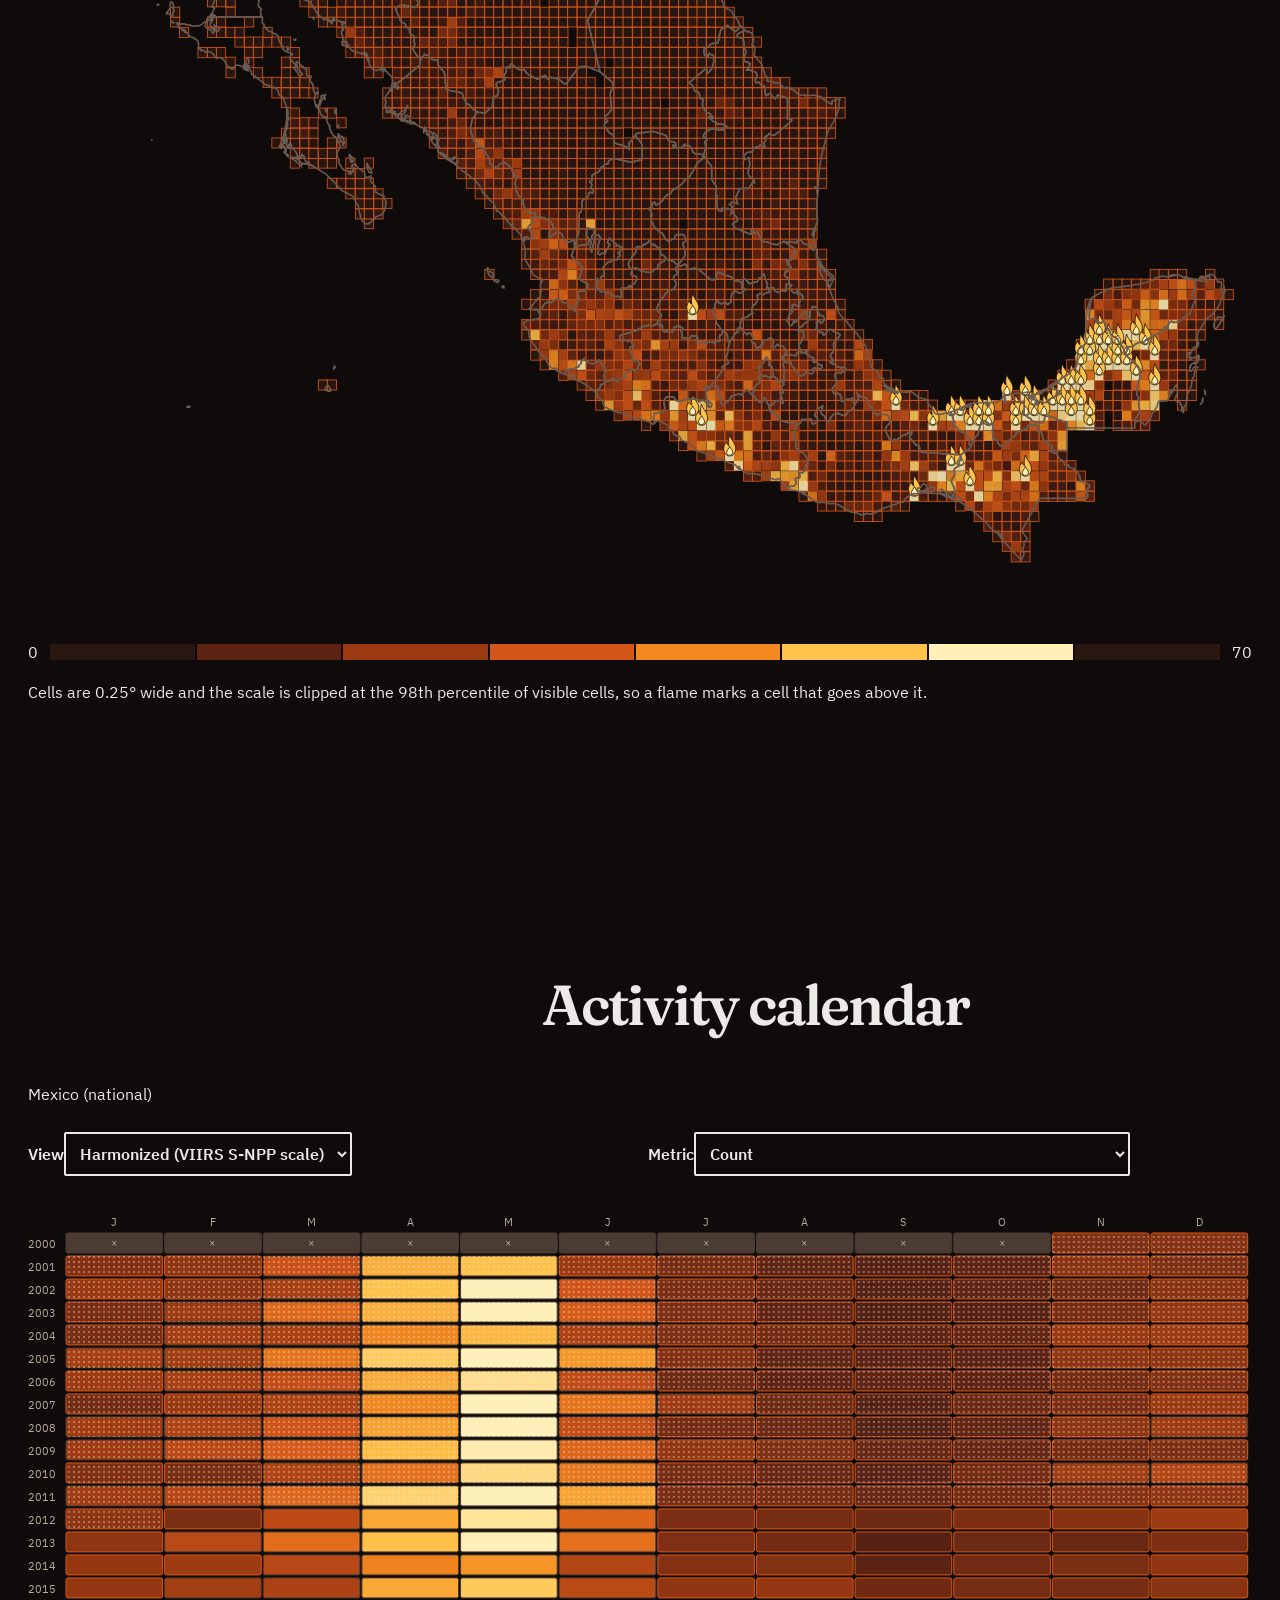
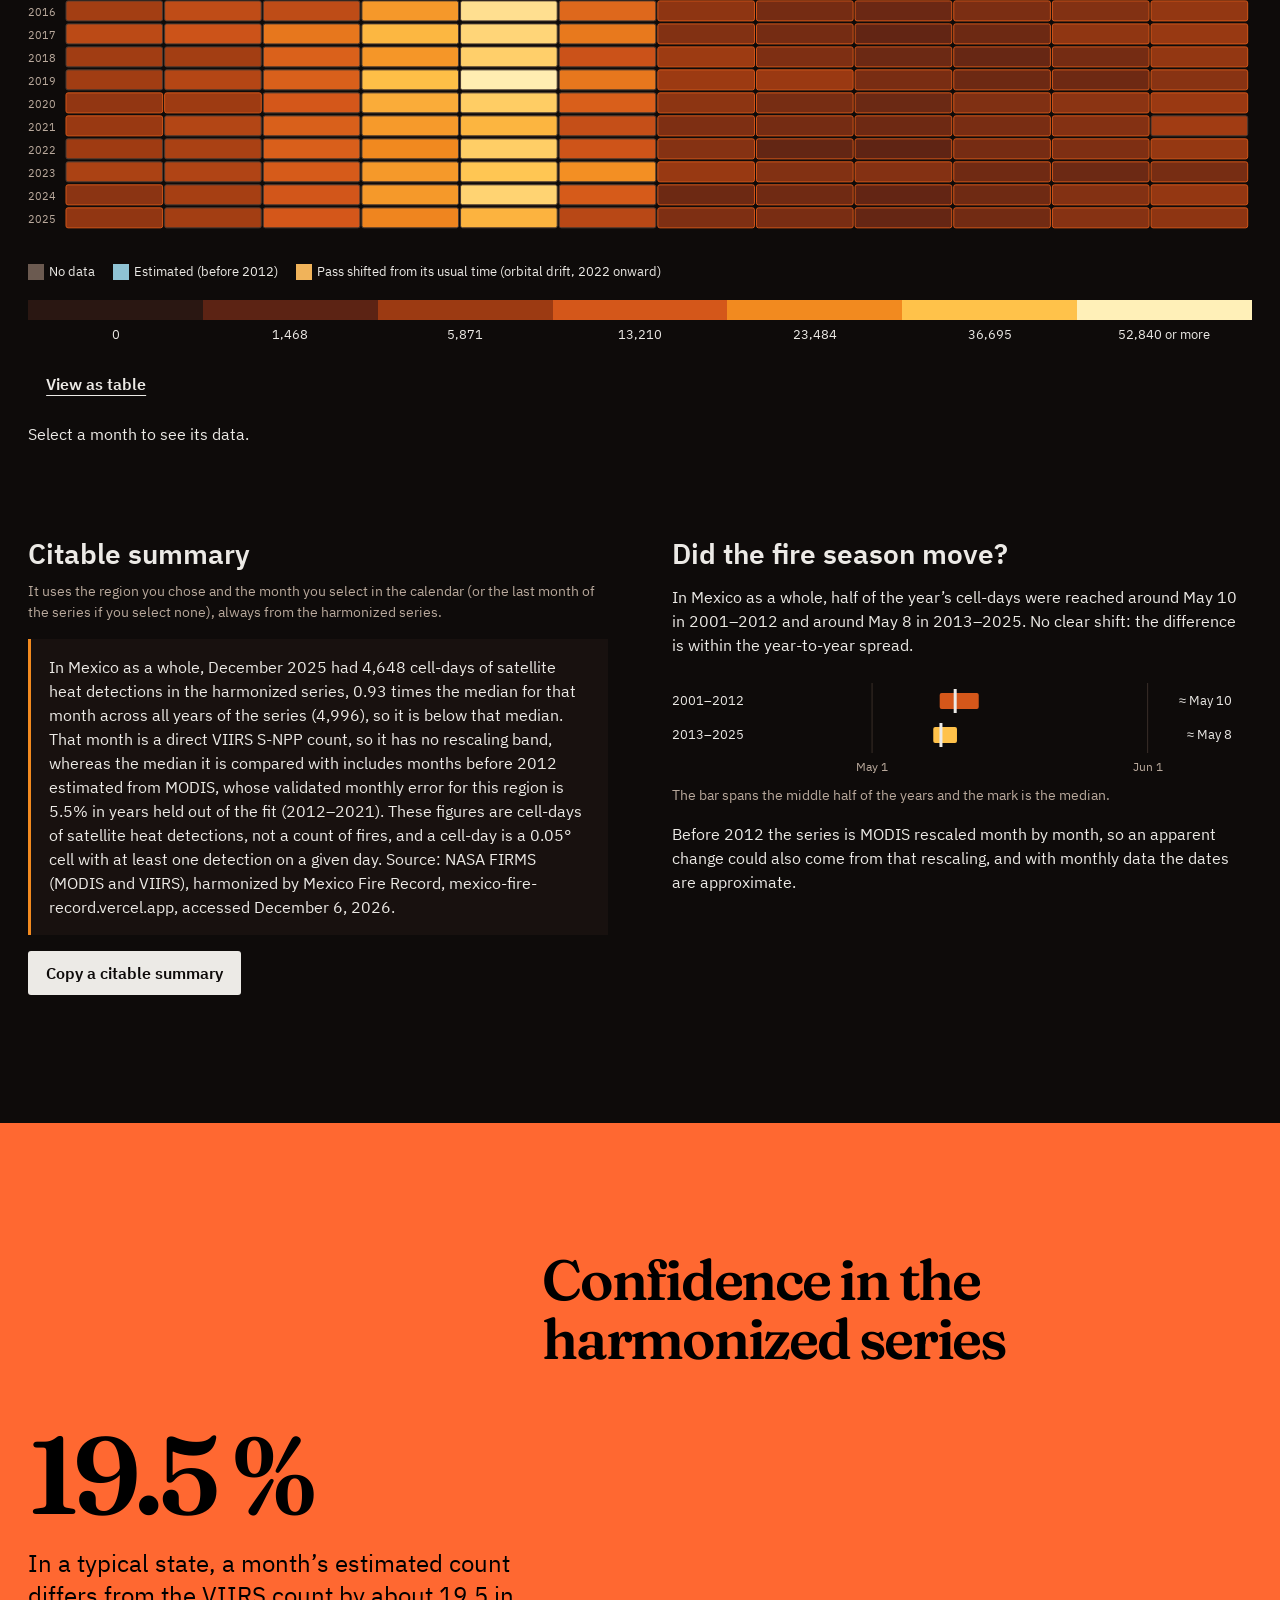
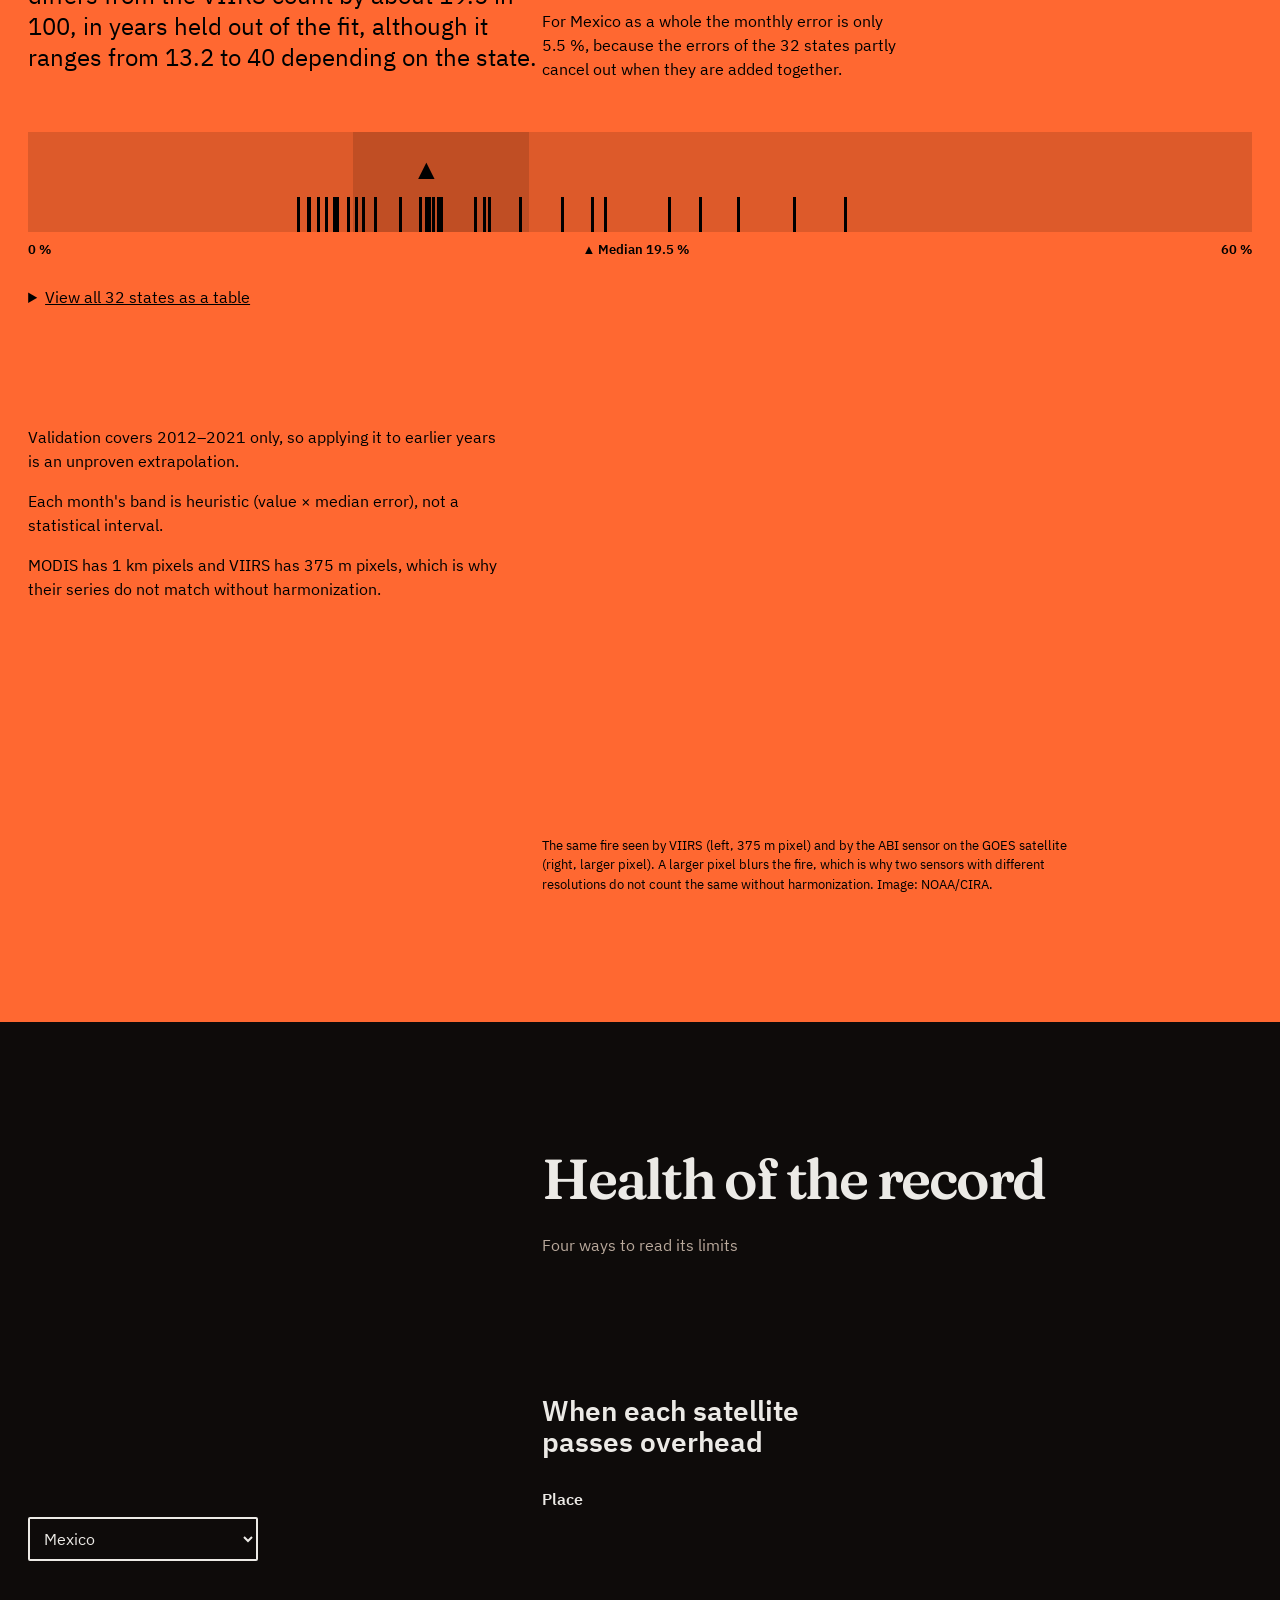
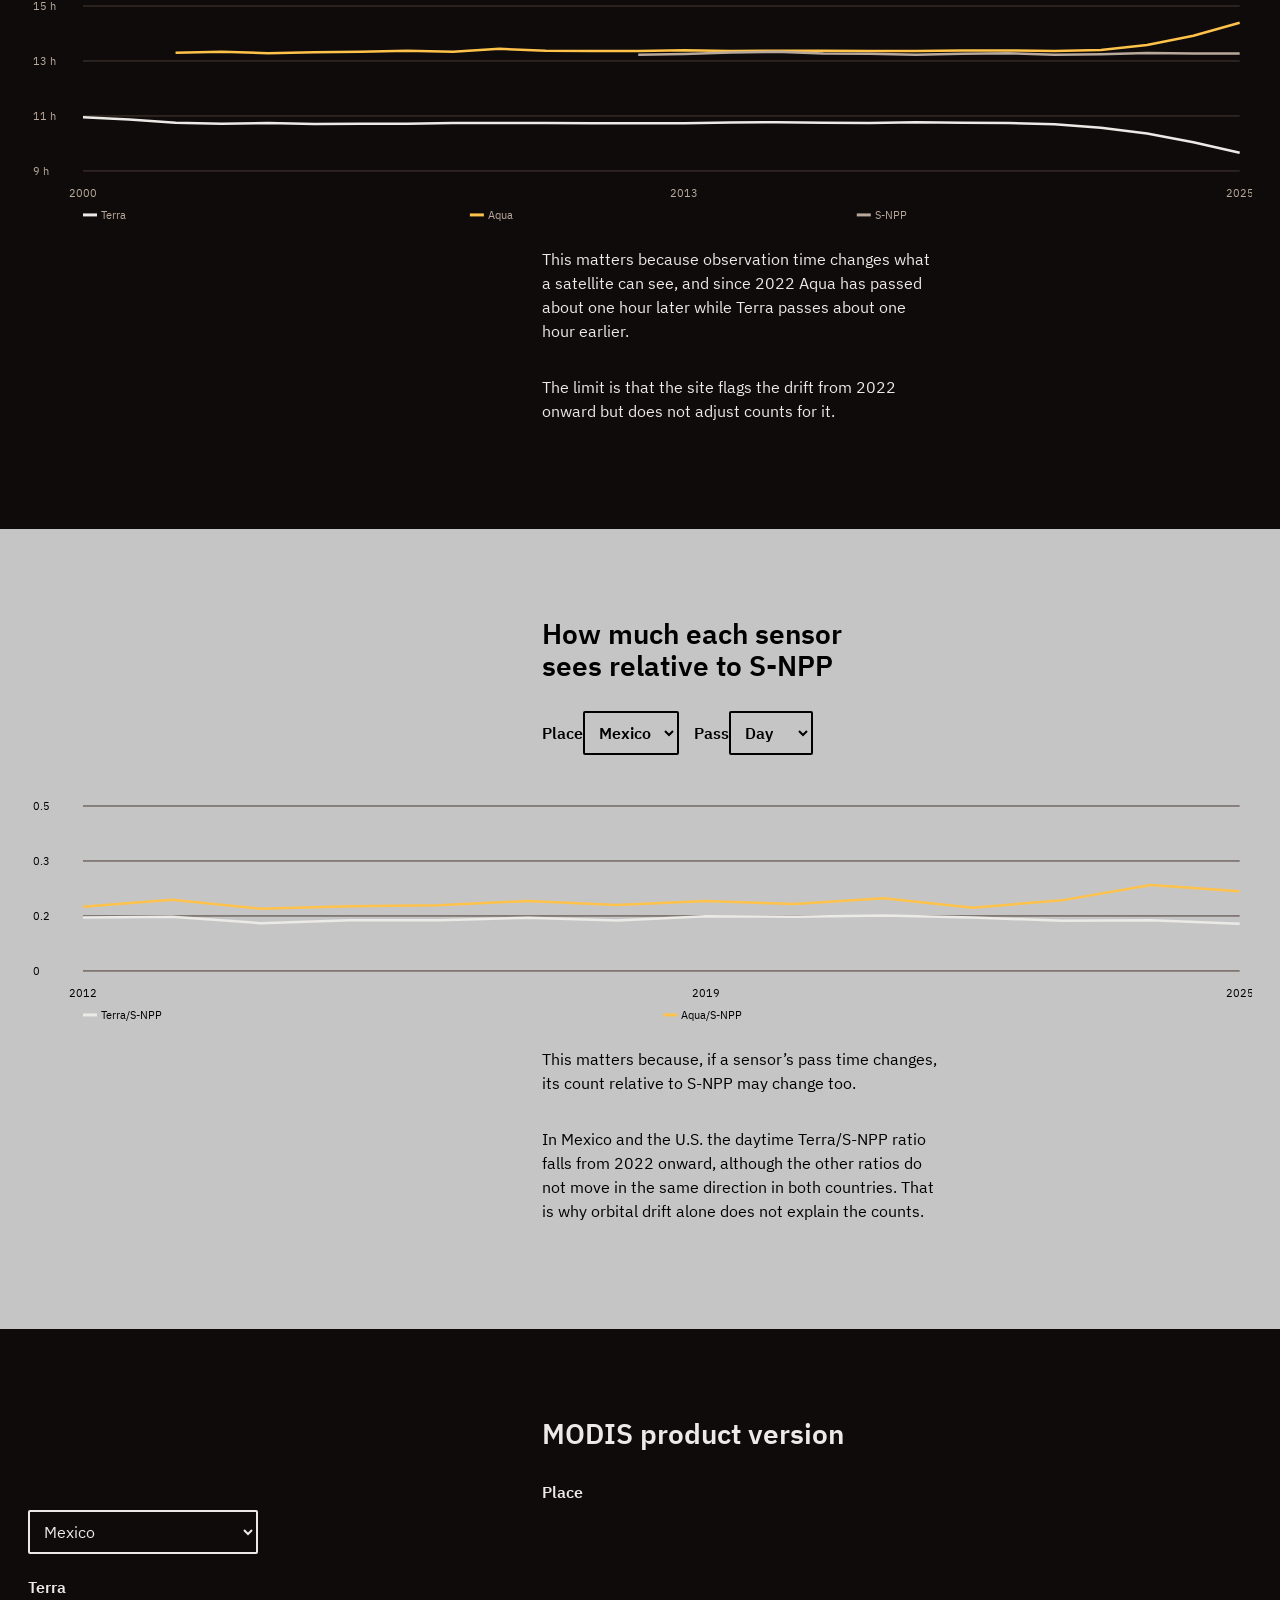
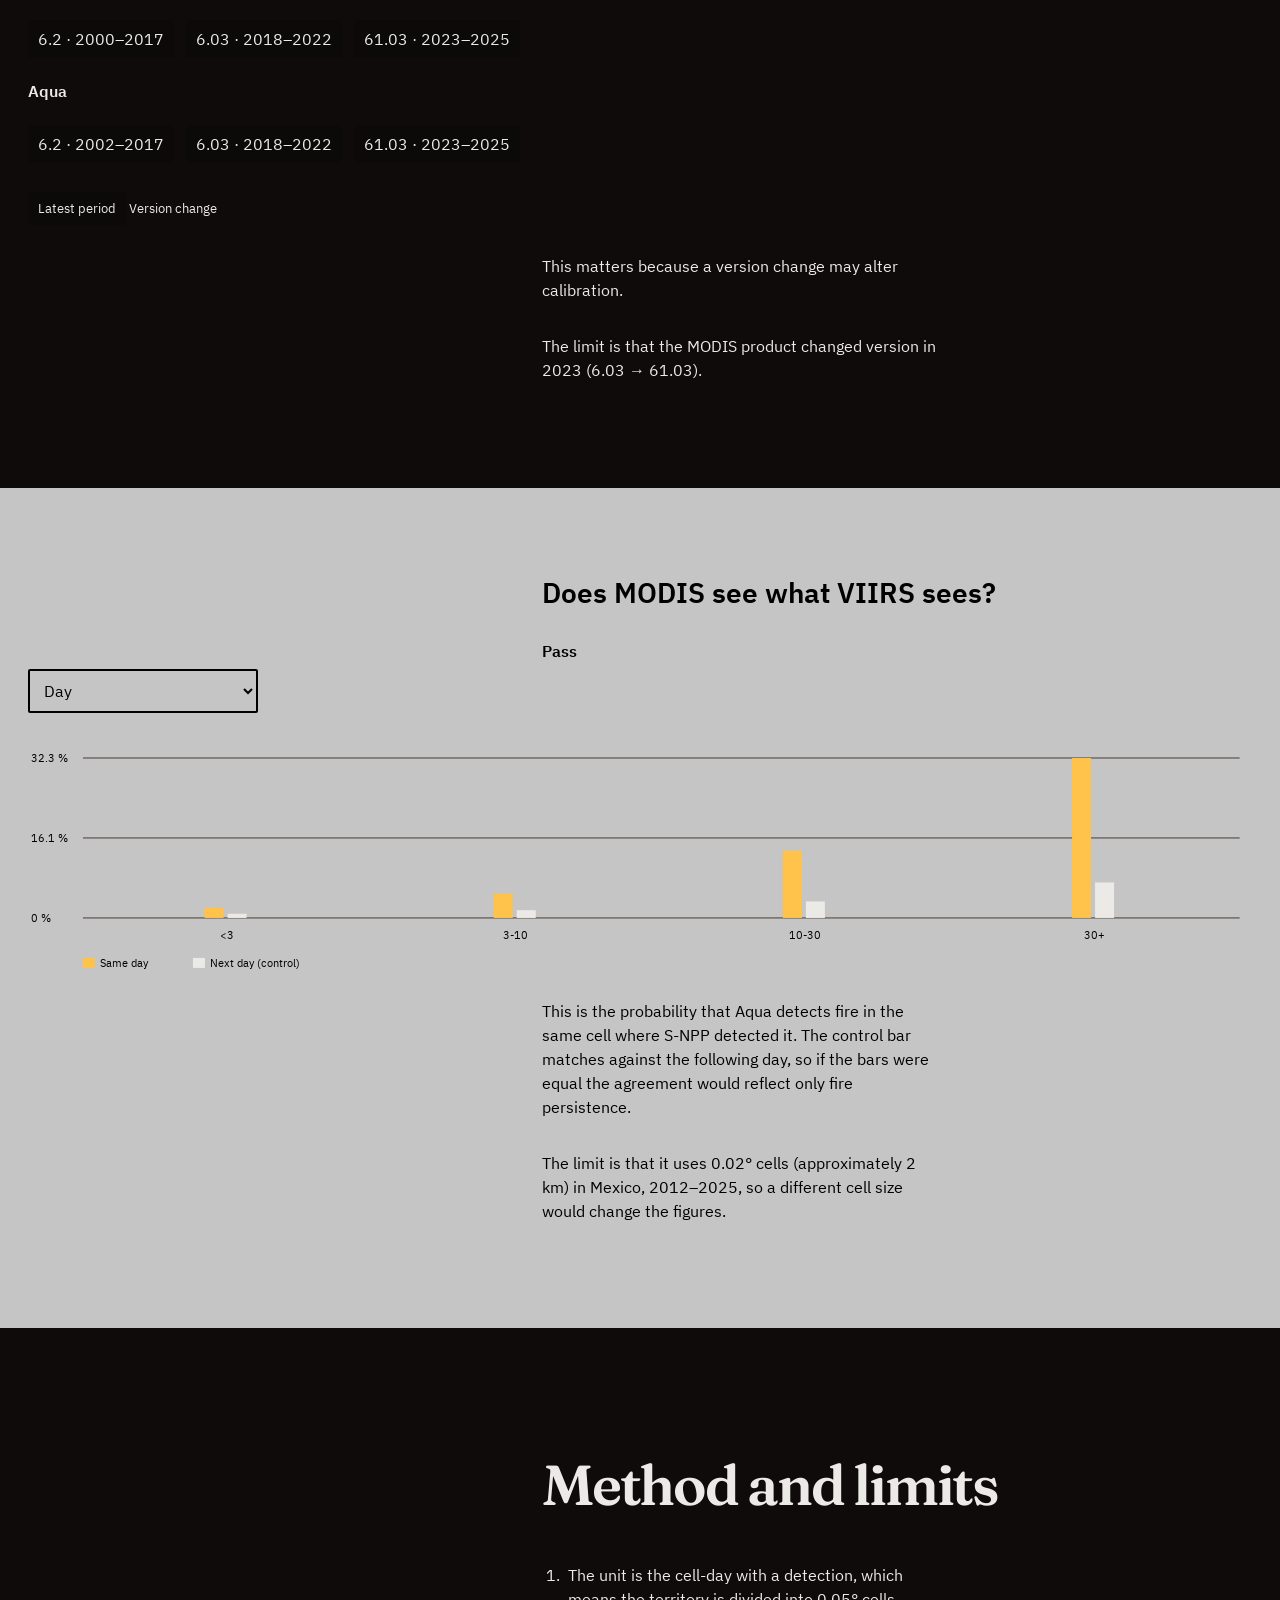
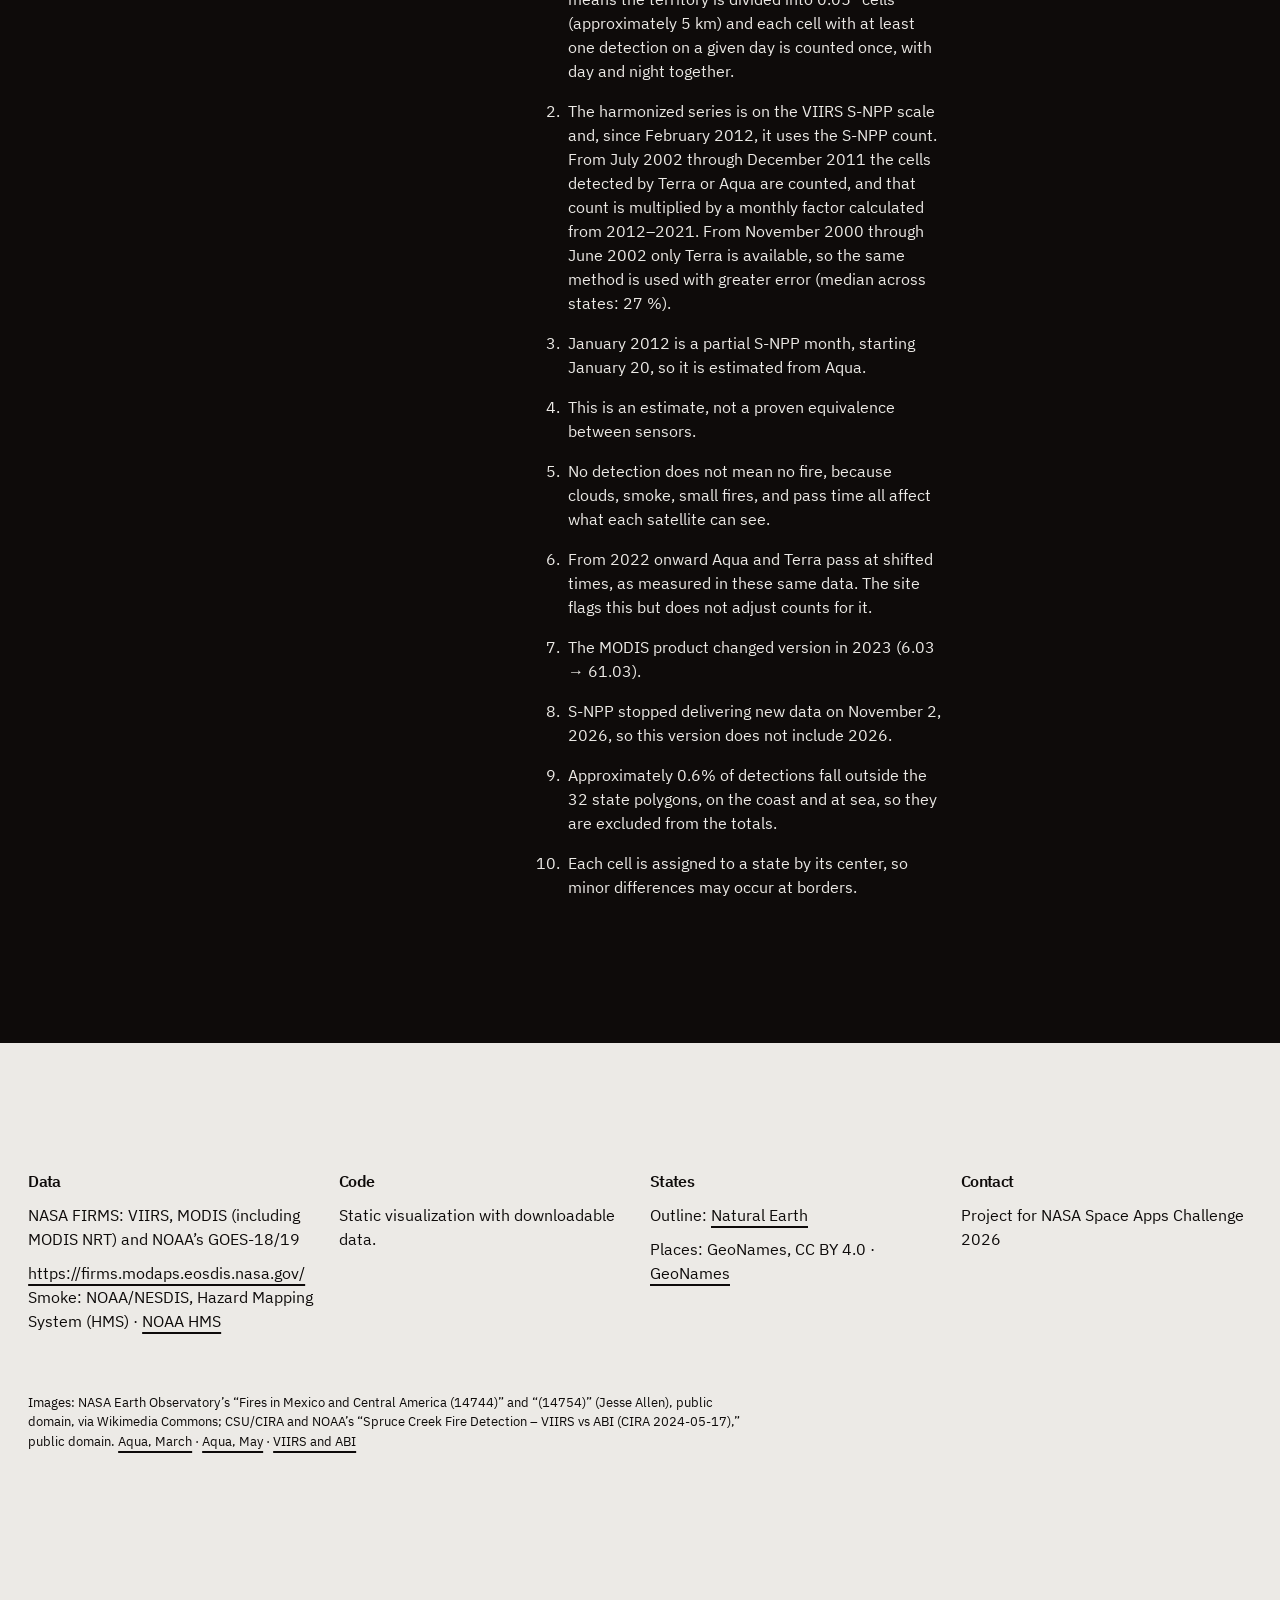
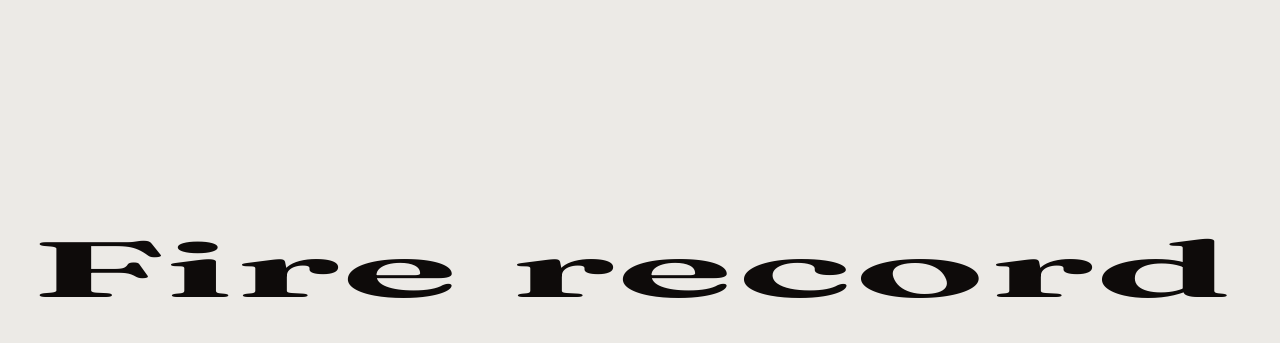
==== commit 0ced99b8: "Merge remote-tracking branch 'origin/temporada-y-cita'" ====
--- a/web/index.html
+++ b/web/index.html
@@ -63,6 +63,6 @@
   </div></section>
   <section id="metodo" class="panel" aria-labelledby="method-title"><h2 id="method-title" data-i18n="methodTitle">Método y límites</h2><ol class="method-list"><li data-i18n="method1">Unidad: celdas-día con detección. Se divide el territorio en celdas de 0.05° (aprox. 5 km) y se cuenta cuántas celdas tuvieron al menos una detección cada día (día y noche juntos).</li><li id="method-harmonized" data-i18n="method2">Serie armonizada: en escala VIIRS (S-NPP). Desde febrero de 2012 es el conteo de S-NPP; antes de esa fecha se estima con Aqua (desde julio de 2002) o Terra (antes), multiplicando por un factor mensual calculado con los años 2012–2021, que son los años en que los sensores se solapan antes de la deriva orbital.</li><li data-i18n="method3">Enero de 2012 es un mes parcial de S-NPP (inicia el 20 de enero) y se estima con Aqua.</li><li data-i18n="method4">Esto es una estimación, no una equivalencia demostrada entre sensores.</li><li data-i18n="method5">Sin detección no significa sin fuego: nubes, humo, fuegos pequeños y la hora de paso afectan lo que ve cada satélite.</li><li data-i18n="method6">Desde 2022 los pases de Aqua y Terra se desvían de su hora (medido en estos mismos datos); la web lo marca, pero no corrige los conteos por ello.</li><li data-i18n="method7">El producto MODIS cambió de versión en 2023 (6.03 → 61.03).</li><li data-i18n="method8">S-NPP dejó de entregar datos nuevos el 2 de noviembre de 2026; esta versión no incluye 2026.</li><li data-i18n="method9">Aproximadamente el 0.6 % de las detecciones cae fuera de los 32 polígonos estatales (costa y mar) y se excluye de los totales.</li><li data-i18n="method10">Las celdas se asignan a un estado por su centro; en las fronteras puede haber diferencias menores.</li></ol></section>
 </main>
-<footer class="site-footer"><div class="footer-columns"><div><h2 data-i18n="footerData">Datos</h2><p data-i18n="footerDataSource">NASA FIRMS: VIIRS, MODIS (también MODIS NRT) y GOES-18/19 de NOAA</p><a href="https://firms.modaps.eosdis.nasa.gov" rel="noopener">NASA FIRMS</a><p class="footer-smoke"><span data-i18n="footerSmoke">Humo: NOAA/NESDIS, Hazard Mapping System (HMS)</span> · <a href="https://www.ospo.noaa.gov/products/land/hms.html" rel="noopener">NOAA HMS</a></p></div><div><h2 data-i18n="footerCode">Código</h2><p data-i18n="footerCodeDesc">Visualización estática con datos descargables.</p></div><div><h2 data-i18n="footerStates">Estados</h2><p><span data-i18n="footerStatePrefix">Contorno:</span> <a href="https://www.naturalearthdata.com" rel="noopener">Natural Earth</a></p></div><div><h2 data-i18n="footerContact">Contacto</h2><p data-i18n="footerContactDesc">Proyecto para NASA Space Apps Challenge 2026</p></div></div><p class="image-credits"><span data-i18n="imageCreditsIntro">Imágenes: «Fires in Mexico and Central America (14744)» y «(14754)» de NASA Earth Observatory (Jesse Allen), dominio público, vía Wikimedia Commons; «Spruce Creek Fire Detection – VIIRS vs ABI (CIRA 2024-05-17)» de CSU/CIRA y NOAA, dominio público.</span> <a href="https://commons.wikimedia.org/wiki/File:Fires_in_Mexico_and_Central_America_(14744).jpg" rel="noopener" data-i18n="creditAquaMarch">Aqua, marzo</a> · <a href="https://commons.wikimedia.org/wiki/File:Fires_in_Mexico_and_Central_America_(14754).jpg" rel="noopener" data-i18n="creditAquaMay">Aqua, mayo</a> · <a href="https://commons.wikimedia.org/wiki/File:Spruce_Creek_Fire_Detection_%E2%80%93_VIIRS_vs_ABI_(CIRA_2024-05-17_-_nonelabels0).png" rel="noopener" data-i18n="creditViirsAbi">VIIRS y ABI</a></p><svg class="footer-wordmark" viewBox="0 0 1400 150" role="img" aria-label="Registro de incendios" data-i18n-attr="aria-label:brand"><title data-i18n="brand">Registro de incendios</title><text x="0" y="120" textLength="1380" lengthAdjust="spacingAndGlyphs" data-i18n="brand">Registro de incendios</text></svg></footer>
+<footer class="site-footer"><div class="footer-columns"><div><h2 data-i18n="footerData">Datos</h2><p data-i18n="footerDataSource">NASA FIRMS: VIIRS, MODIS (también MODIS NRT) y GOES-18/19 de NOAA</p><a href="https://firms.modaps.eosdis.nasa.gov" rel="noopener">NASA FIRMS</a><p class="footer-smoke"><span data-i18n="footerSmoke">Humo: NOAA/NESDIS, Hazard Mapping System (HMS)</span> · <a href="https://www.ospo.noaa.gov/products/land/hms.html" rel="noopener">NOAA HMS</a></p></div><div><h2 data-i18n="footerCode">Código</h2><p data-i18n="footerCodeDesc">Visualización estática con datos descargables.</p></div><div><h2 data-i18n="footerStates">Estados</h2><p><span data-i18n="footerStatePrefix">Contorno:</span> <a href="https://www.naturalearthdata.com" rel="noopener">Natural Earth</a></p><p><span data-i18n="footerPlaces">Localidades: GeoNames, CC BY 4.0</span> · <a href="https://www.geonames.org" rel="noopener">GeoNames</a></p></div><div><h2 data-i18n="footerContact">Contacto</h2><p data-i18n="footerContactDesc">Proyecto para NASA Space Apps Challenge 2026</p></div></div><p class="image-credits"><span data-i18n="imageCreditsIntro">Imágenes: «Fires in Mexico and Central America (14744)» y «(14754)» de NASA Earth Observatory (Jesse Allen), dominio público, vía Wikimedia Commons; «Spruce Creek Fire Detection – VIIRS vs ABI (CIRA 2024-05-17)» de CSU/CIRA y NOAA, dominio público.</span> <a href="https://commons.wikimedia.org/wiki/File:Fires_in_Mexico_and_Central_America_(14744).jpg" rel="noopener" data-i18n="creditAquaMarch">Aqua, marzo</a> · <a href="https://commons.wikimedia.org/wiki/File:Fires_in_Mexico_and_Central_America_(14754).jpg" rel="noopener" data-i18n="creditAquaMay">Aqua, mayo</a> · <a href="https://commons.wikimedia.org/wiki/File:Spruce_Creek_Fire_Detection_%E2%80%93_VIIRS_vs_ABI_(CIRA_2024-05-17_-_nonelabels0).png" rel="noopener" data-i18n="creditViirsAbi">VIIRS y ABI</a></p><svg class="footer-wordmark" viewBox="0 0 1400 150" role="img" aria-label="Registro de incendios" data-i18n-attr="aria-label:brand"><title data-i18n="brand">Registro de incendios</title><text x="0" y="120" textLength="1380" lengthAdjust="spacingAndGlyphs" data-i18n="brand">Registro de incendios</text></svg></footer>
 </body>
 </html>
--- a/web/css/styles.css
+++ b/web/css/styles.css
@@ -100,11 +100,14 @@
 .fire-photo{position:absolute;width:1px;height:1px;opacity:0;overflow:hidden}
 .fire-photo-label{display:inline-flex;align-items:center;min-height:44px;margin:0;padding:8px 16px;border:1px solid var(--line);border-radius:2px;cursor:pointer}
 .fire-photo-label:hover{border-color:var(--text)}
+.fire-photo-actions{display:flex;flex-wrap:wrap;gap:8px}
+.fire-where{min-height:1.5em}
+@media(max-width:600px){.fire-where{min-height:3em}}
 .fire-photo:focus-visible+.fire-photo-label{outline:3px solid var(--text);outline-offset:3px}
 .fire-choose{display:grid;gap:8px}
 .fire-choose p{margin:0}
-.fire-choice,.fire-use,.fire-copy{background:transparent;color:var(--text);border:1px solid var(--line);border-radius:2px;text-align:left}
-.fire-choice:hover,.fire-use:hover,.fire-copy:hover{border-color:var(--text)}
+.fire-choice,.fire-use,.fire-copy,.fire-share-photo{background:transparent;color:var(--text);border:1px solid var(--line);border-radius:2px;text-align:left}
+.fire-choice:hover,.fire-use:hover,.fire-copy:hover,.fire-share-photo:hover{border-color:var(--text)}
 .fire-manual{display:flex;flex-wrap:wrap;gap:8px 12px;align-items:end}
 .fire-field{flex:1;min-width:120px}
 .fire-field label{margin:0 0 4px}
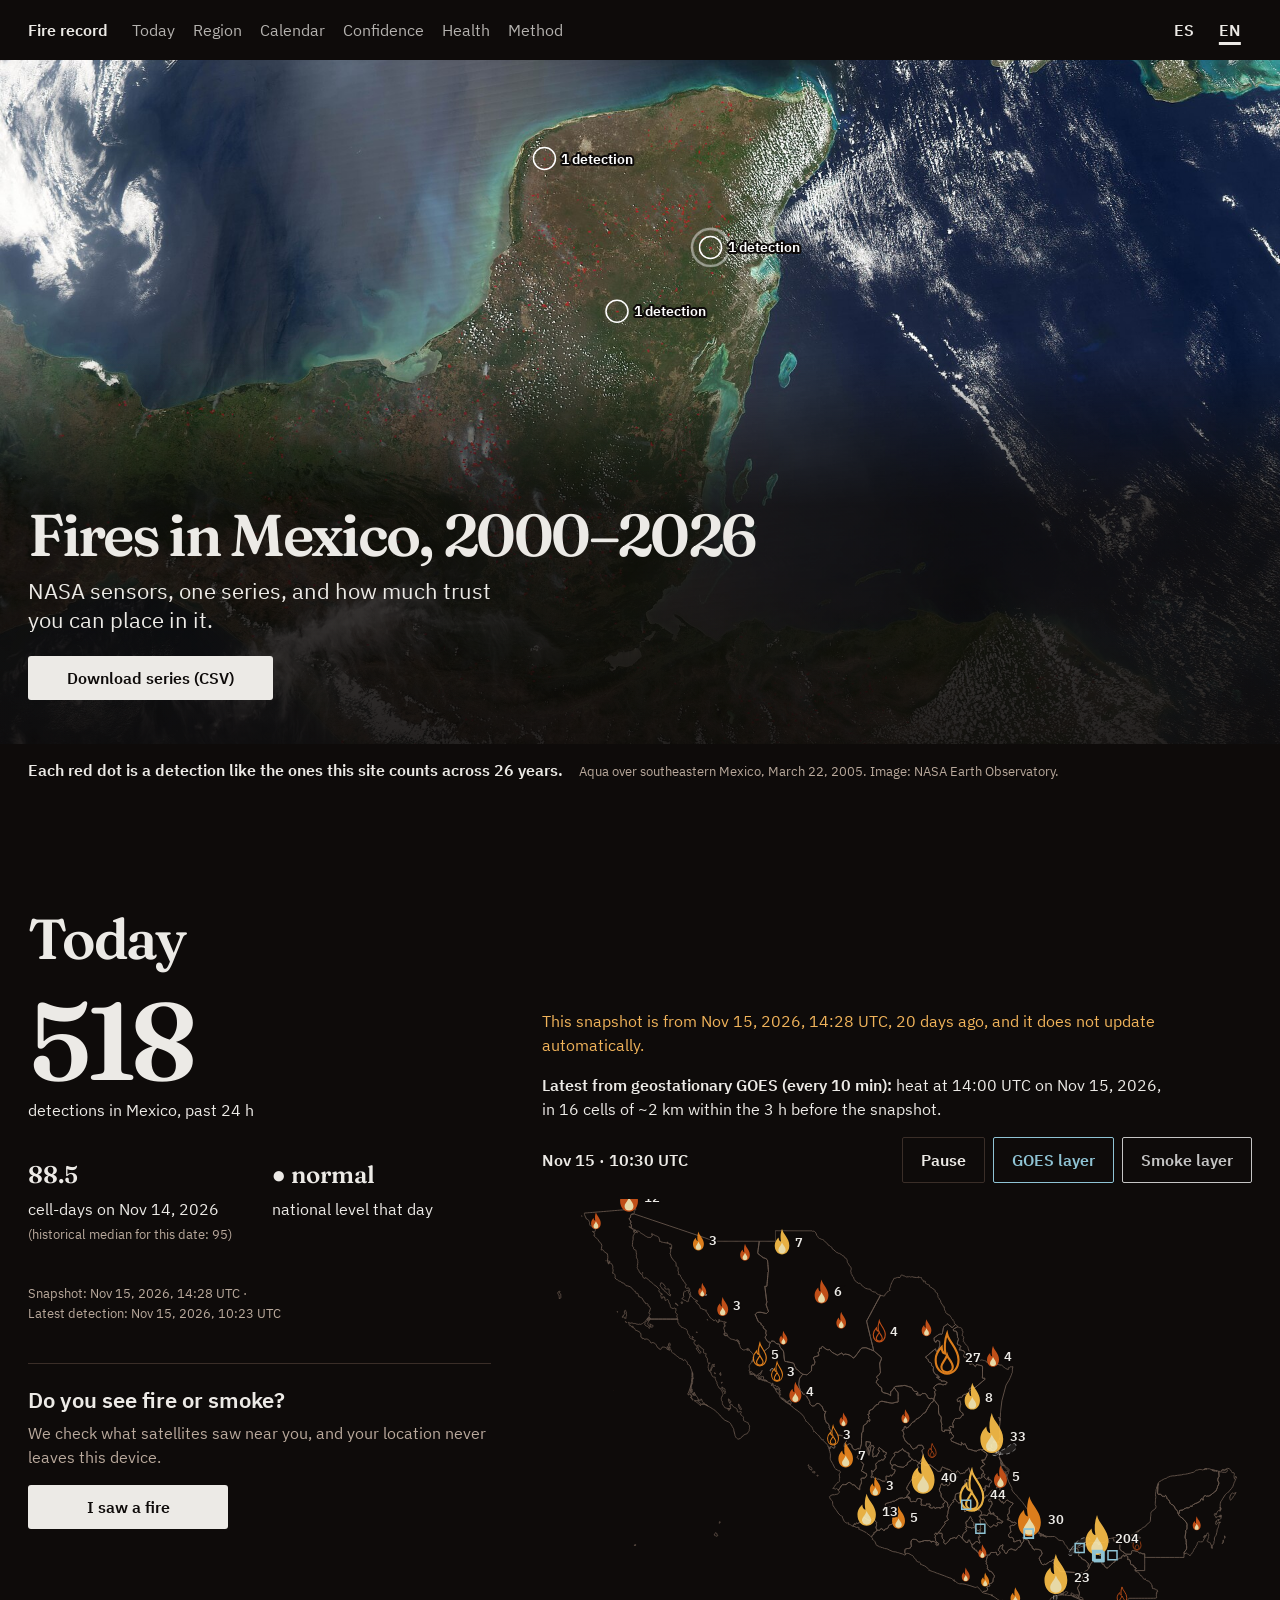
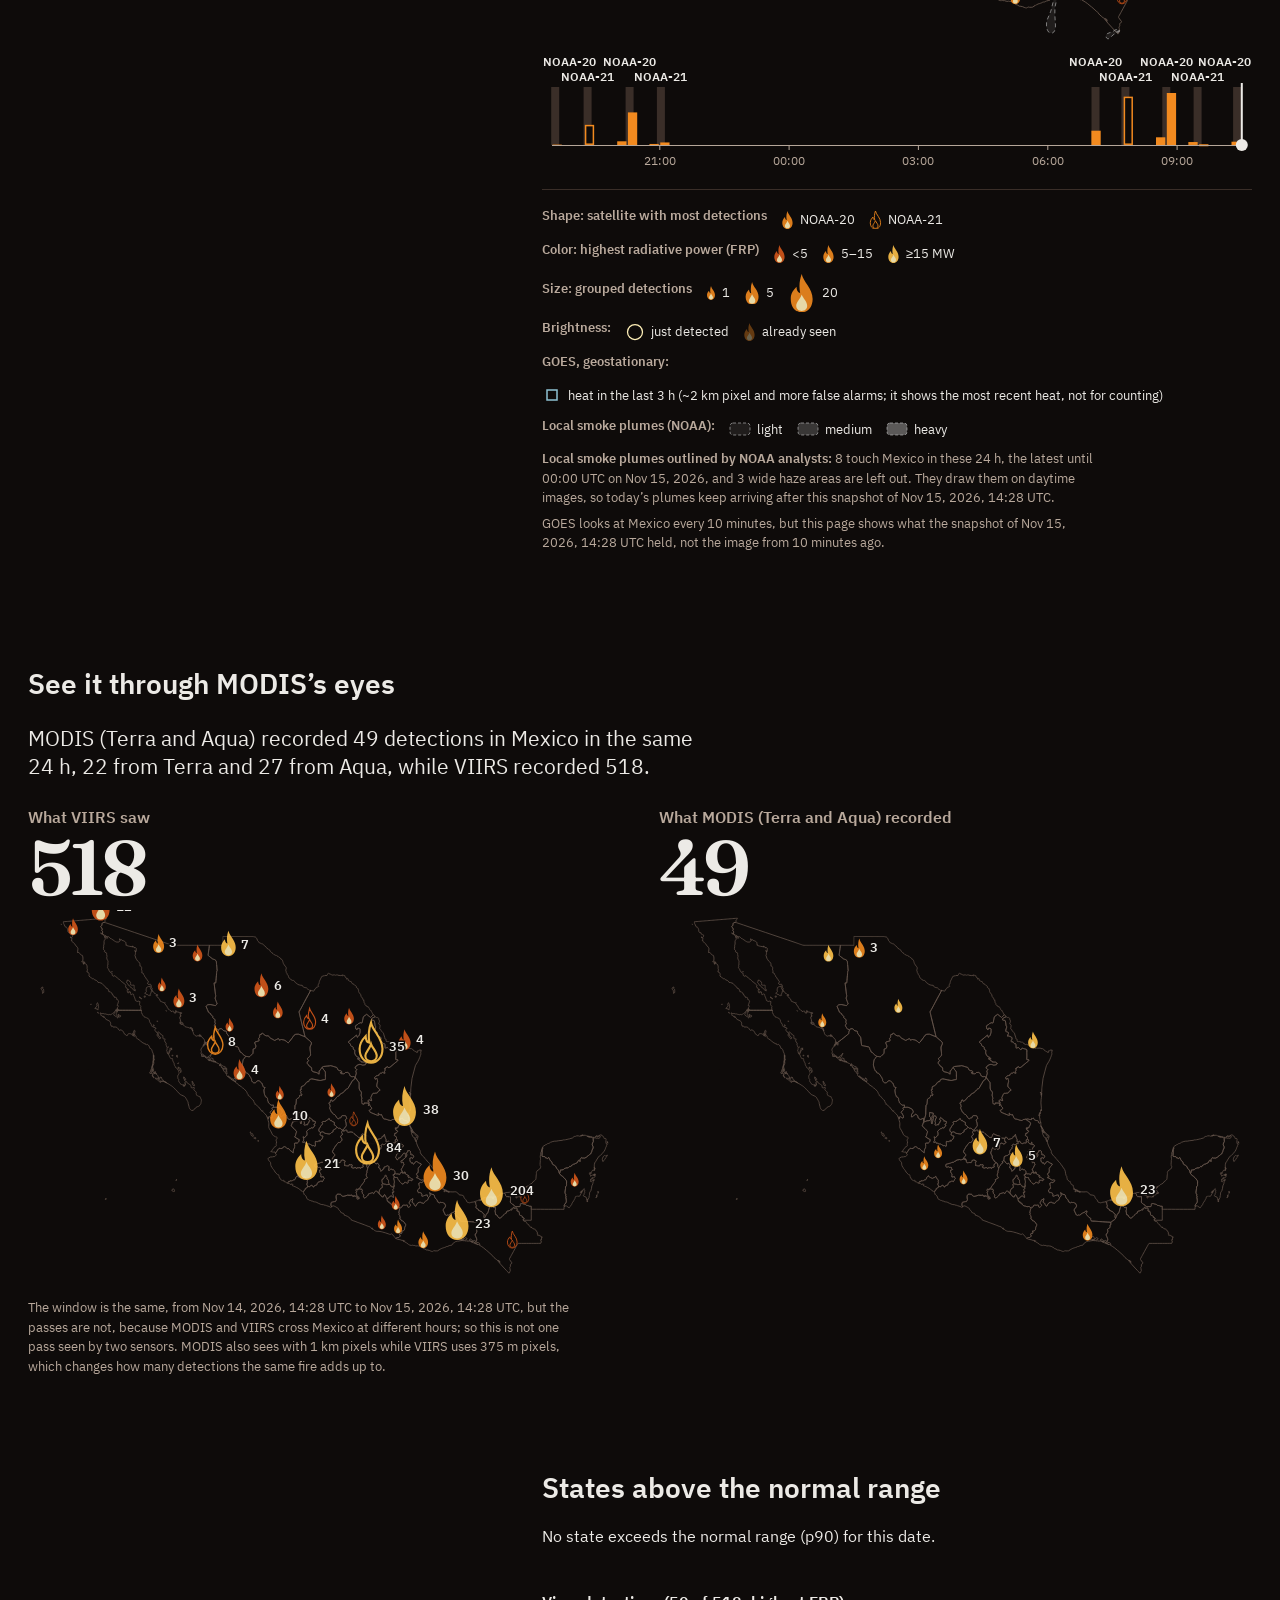
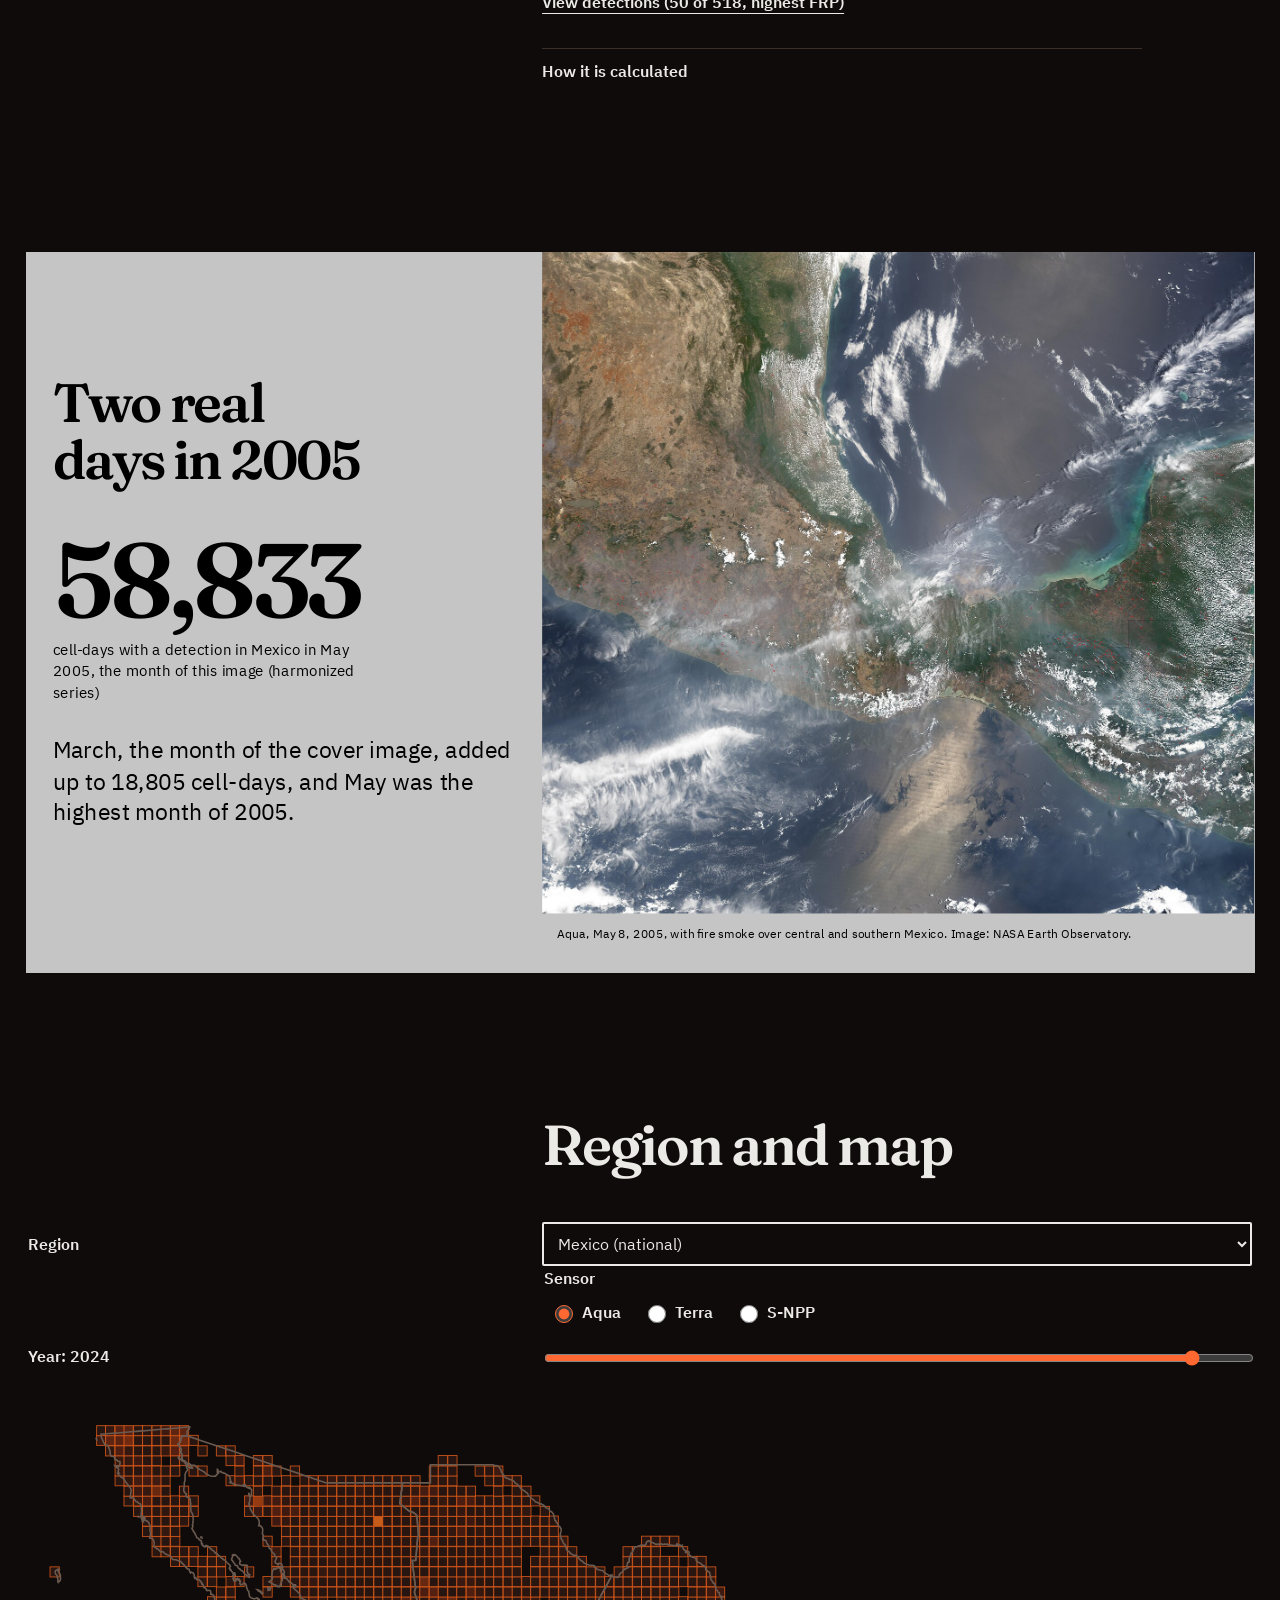
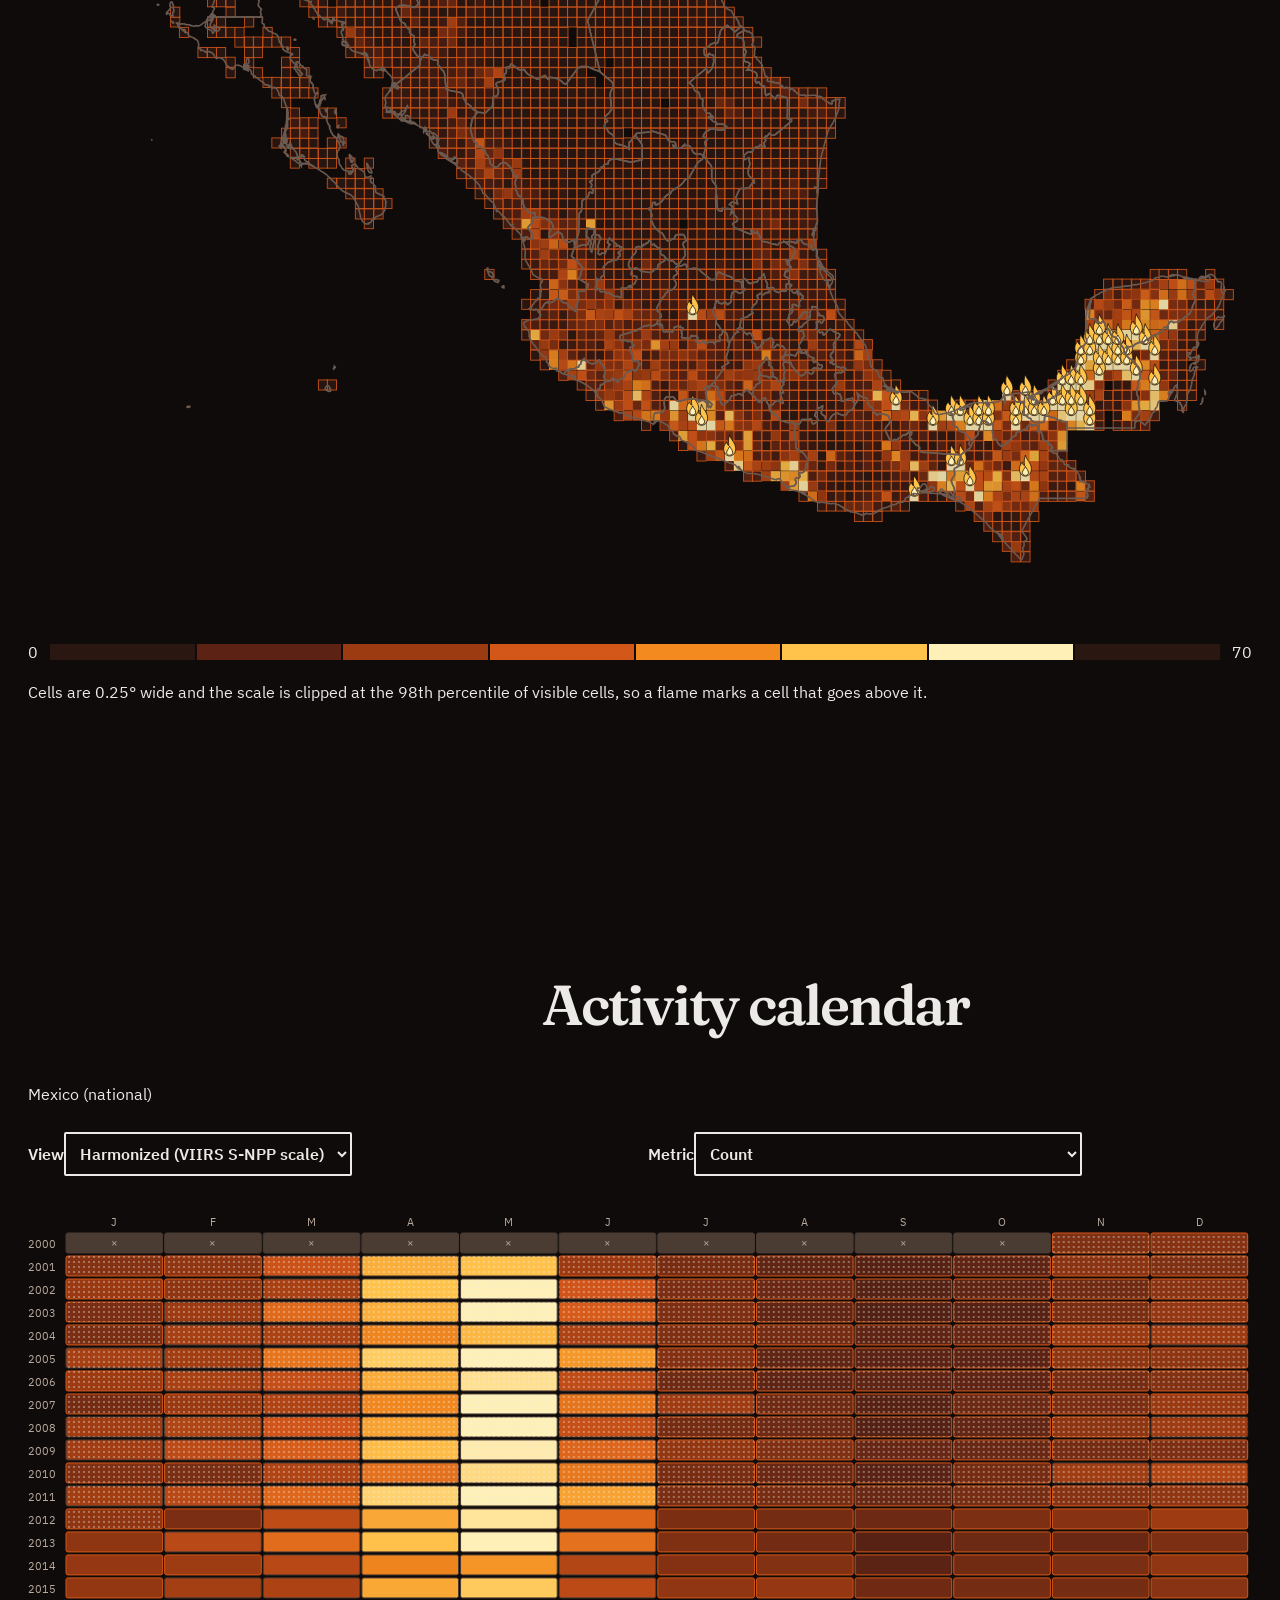
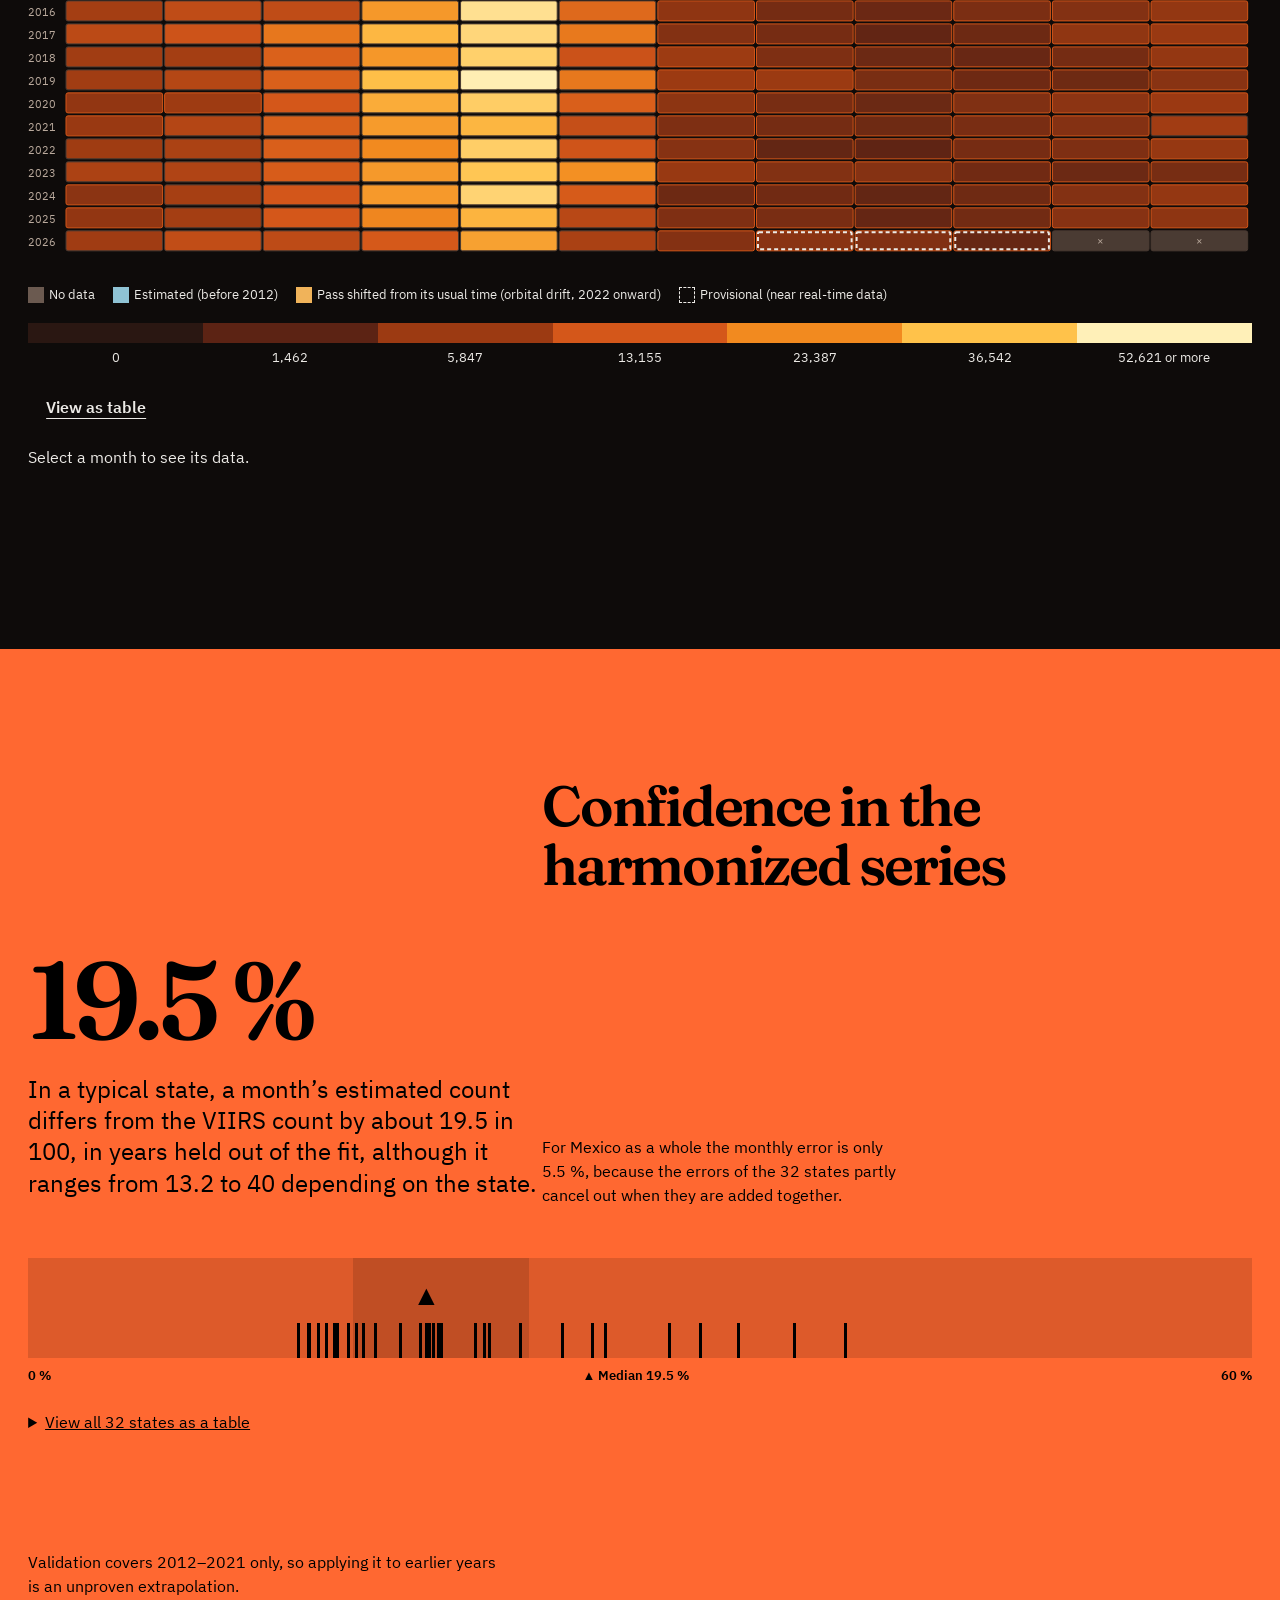
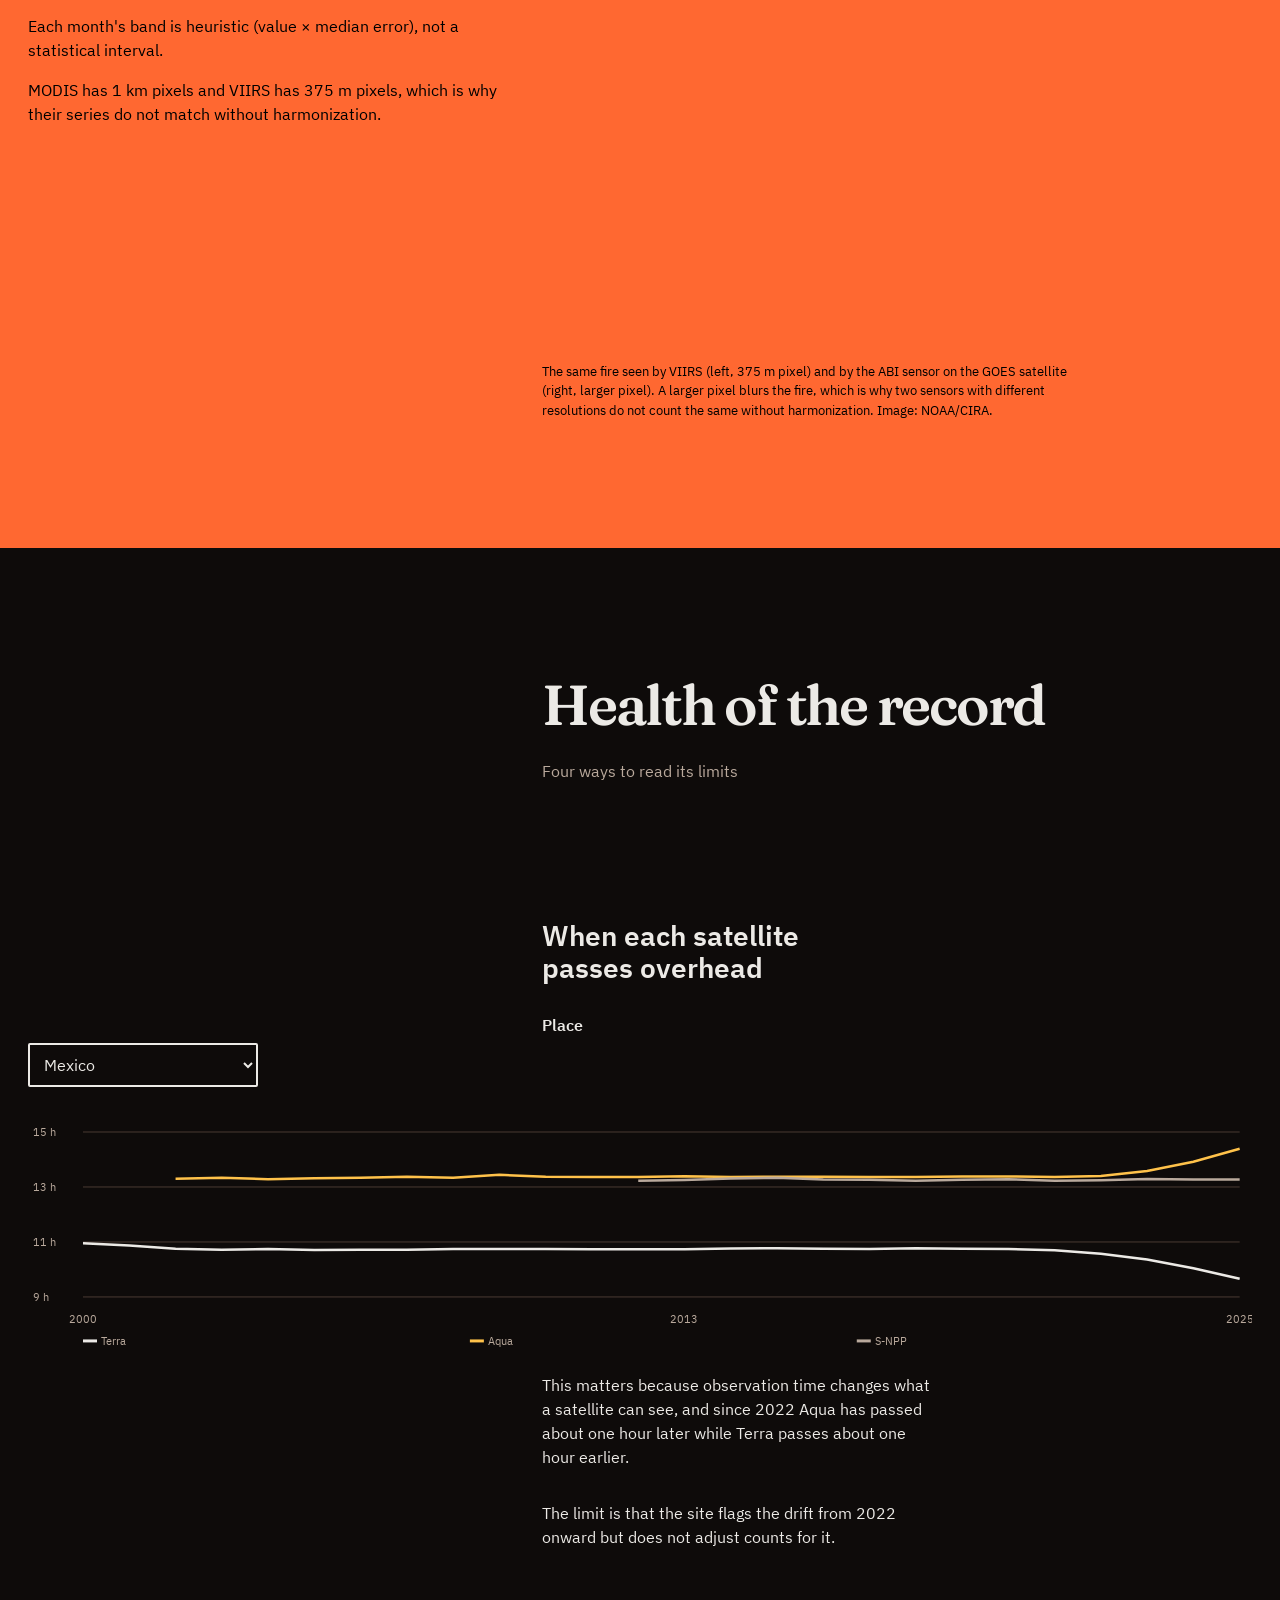
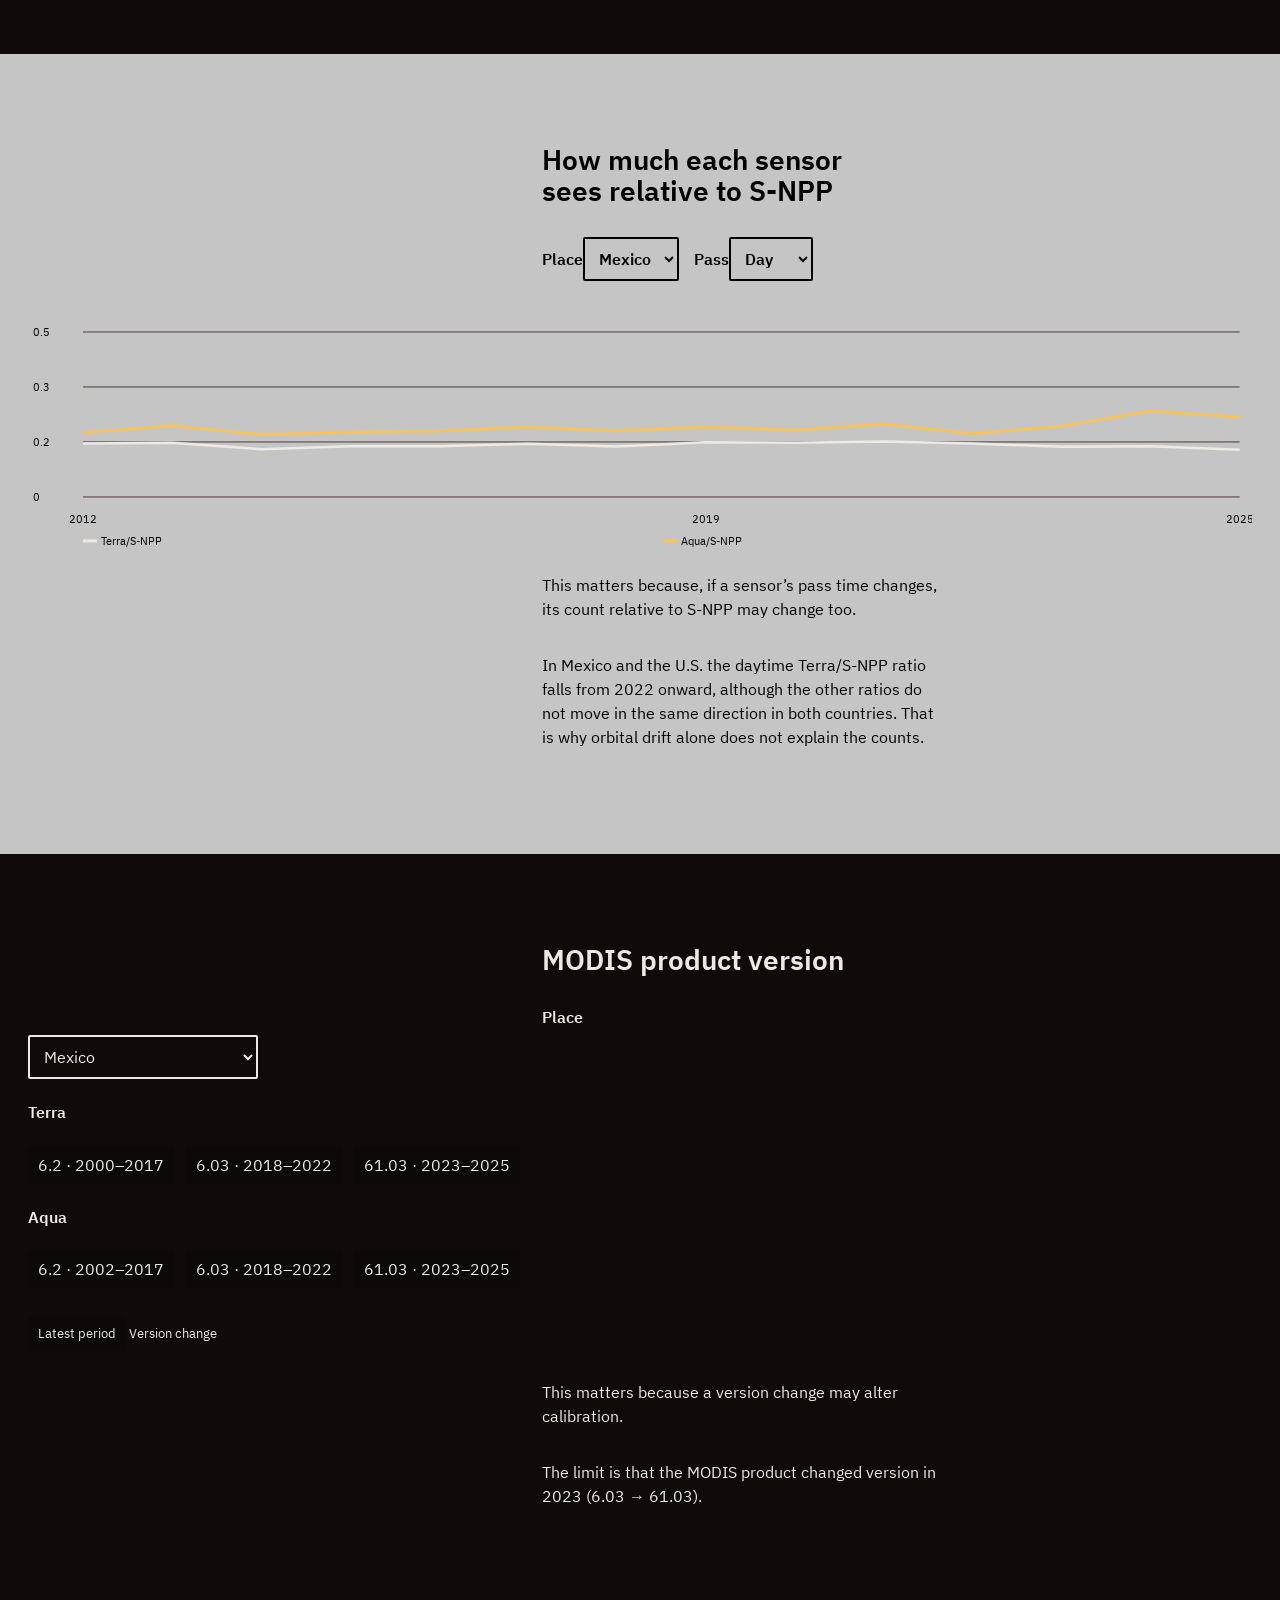
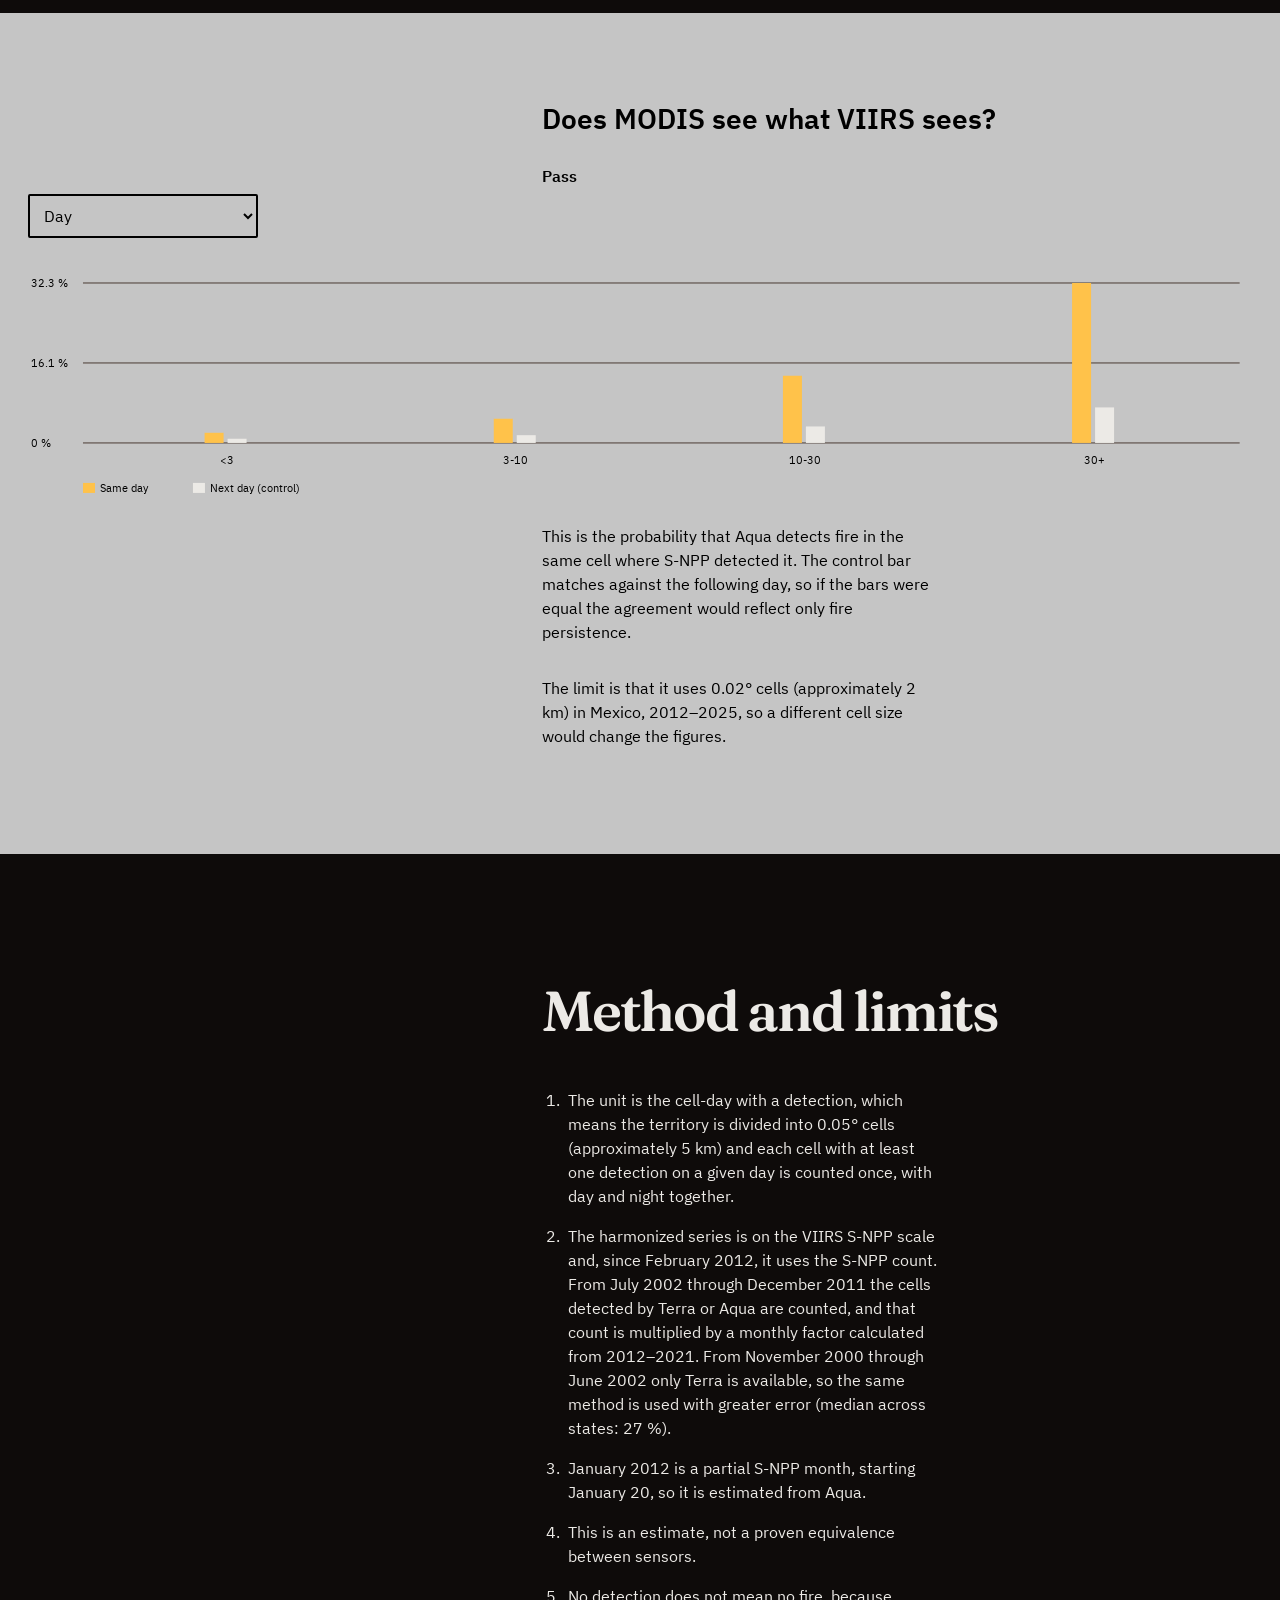
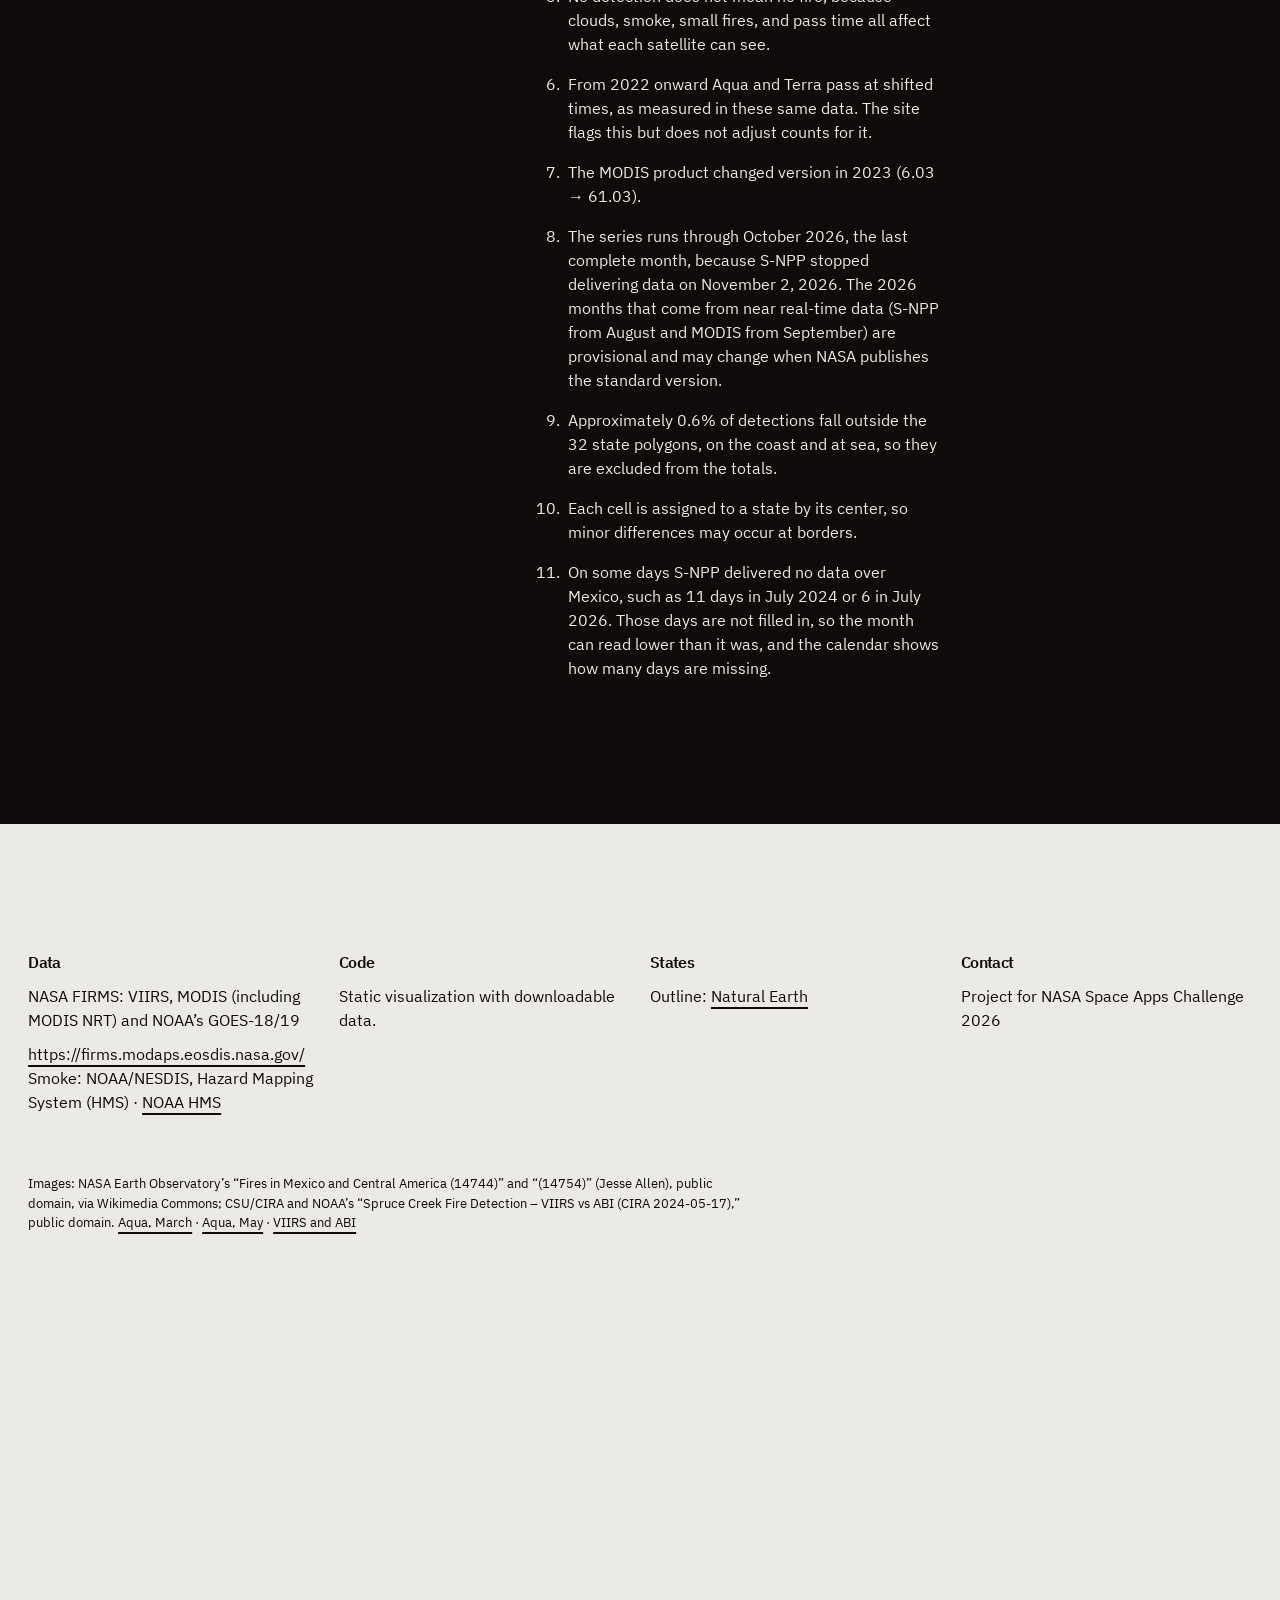
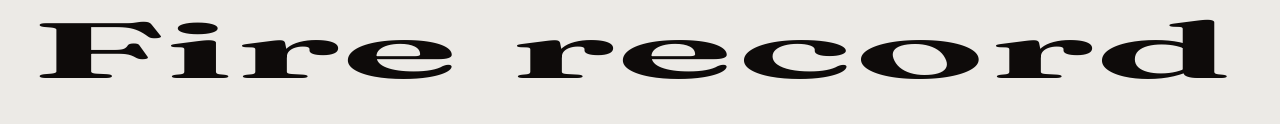
==== commit 73c7348c: "Serie hasta octubre de 2026: MODIS y S-NPP de la API de área, con lo provisional marcado - scripts/d" ====
--- a/web/index.html
+++ b/web/index.html
@@ -4,8 +4,8 @@
   <meta charset="utf-8">
   <meta name="viewport" content="width=device-width, initial-scale=1">
   <meta http-equiv="Content-Security-Policy" content="default-src 'self'; img-src 'self' data:; style-src 'self'; script-src 'self'; connect-src 'self'">
-  <title>Registro de incendios de México, 2000–2025</title>
-  <meta name="description" content="Serie de detecciones de incendios en México y salud del registro satelital, 2000–2025." data-i18n-attr="content:metaDescription">
+  <title>Registro de incendios de México, 2000–2026</title>
+  <meta name="description" content="Serie de detecciones de incendios en México y salud del registro satelital, 2000–2026." data-i18n-attr="content:metaDescription">
   <link rel="icon" href="data:image/svg+xml,%3Csvg xmlns='http%3A%2F%2Fwww.w3.org%2F2000%2Fsvg' viewBox='0 0 64 64'%3E%3Ccircle cx='32' cy='32' r='28' fill='%23ff7a1a'%2F%3E%3C%2Fsvg%3E">
   <link rel="stylesheet" href="css/styles.css">
   <script src="js/enable-motion.js"></script>
@@ -23,7 +23,7 @@
 </header>
 <main id="inicio">
   <div class="hero-area">
-  <figure class="masthead-photo"><div class="photo-viewport"><img src="img/aqua-yucatan-2005-03-22.jpg" width="1920" height="1683" alt="Imagen satelital de la península de Yucatán con puntos rojos de detecciones de fuego" data-i18n-attr="alt:heroPhotoAlt"></div><div class="hero-overlay"><div class="hero-text"><h1><span data-i18n="heroTitle">Incendios en México,</span> <span class="year-range no-break">2000–2025</span></h1><p class="subtitle" data-i18n="heroSubtitle">Sensores de la NASA, una sola serie, y cuánto puedes confiar en ella.</p></div><button class="primary header-download" type="button" data-download data-i18n="downloadCsv">Descargar serie (CSV)</button></div><figcaption><span class="caption-thesis" data-i18n="heroThesis">Cada punto rojo es una detección como las que esta web cuenta durante 26 años.</span> <span class="caption-credit" data-i18n="heroCaption">Aqua sobre el sureste de México, 22 de marzo de 2005. Imagen: NASA Earth Observatory.</span></figcaption></figure>
+  <figure class="masthead-photo"><div class="photo-viewport"><img src="img/aqua-yucatan-2005-03-22.jpg" width="1920" height="1683" alt="Imagen satelital de la península de Yucatán con puntos rojos de detecciones de fuego" data-i18n-attr="alt:heroPhotoAlt"></div><div class="hero-overlay"><div class="hero-text"><h1><span data-i18n="heroTitle">Incendios en México,</span> <span class="year-range no-break">2000–2026</span></h1><p class="subtitle" data-i18n="heroSubtitle">Sensores de la NASA, una sola serie, y cuánto puedes confiar en ella.</p></div><button class="primary header-download" type="button" data-download data-i18n="downloadCsv">Descargar serie (CSV)</button></div><figcaption><span class="caption-thesis" data-i18n="heroThesis">Cada punto rojo es una detección como las que esta web cuenta durante 26 años.</span> <span class="caption-credit" data-i18n="heroCaption">Aqua sobre el sureste de México, 22 de marzo de 2005. Imagen: NASA Earth Observatory.</span></figcaption></figure>
 
   <section id="hoy" class="panel" aria-labelledby="live-title"><h2 id="live-title" data-i18n="navToday">Hoy</h2><div id="live-content" data-i18n="liveLoading">Consultando la capa casi en vivo…</div></section>
   </div>
@@ -34,24 +34,20 @@
       <div class="section-heading"><div><h2 id="region-title" data-i18n="regionTitle">Región y mapa</h2></div></div>
       <label for="region-select" data-i18n="regionLabel">Región</label><select id="region-select"><option value="MX" data-i18n="nationalMexico">México (nacional)</option></select>
       <div class="control-row"><fieldset><legend data-i18n="sensorLabel">Sensor</legend><label><input type="radio" name="map-sensor" value="Aqua" checked>Aqua</label><label><input type="radio" name="map-sensor" value="Terra">Terra</label><label><input type="radio" name="map-sensor" value="SNPP">S-NPP</label></fieldset></div>
-      <label for="map-year"><span data-i18n="yearLabel">Año:</span> <output id="map-year-value" for="map-year">2024</output></label><input id="map-year" type="range" min="2000" max="2025" value="2024">
+      <label for="map-year"><span data-i18n="yearLabel">Año:</span> <output id="map-year-value" for="map-year">2024</output></label><input id="map-year" type="range" min="2000" max="2026" value="2024">
       <div class="map-frame"><svg id="map-svg" viewBox="0 0 700 440" preserveAspectRatio="xMidYMid meet" role="group" aria-labelledby="map-title map-desc"><title id="map-title" data-i18n="mapTitle">Mapa de actividad anual</title><desc id="map-desc" data-i18n="mapDesc">Celdas coloreadas por conteo anual y contornos de estados; selecciona un estado para cambiar la región.</desc></svg></div>
       <p id="map-empty" class="note" role="status"></p><div class="scale"><span>0</span><div class="scale-ramp" aria-hidden="true"><i></i><i></i><i></i><i></i><i></i><i></i><i></i><i></i></div><span id="map-max">0</span></div><p class="note" data-i18n="mapScaleNote">Celdas de 0.25°; escala recortada al percentil 98 de las celdas visibles. Llama = supera la escala.</p>
     </section>
     <section id="calendario" class="panel" aria-labelledby="calendar-title">
       <div class="section-heading"><div><h2 id="calendar-title" data-i18n="calendarTitle">Calendario de actividad</h2></div></div>
       <p id="calendar-region" class="note" data-i18n="nationalMexico">México (nacional)</p>
-      <div class="calendar-controls"><label for="calendar-view"><span data-i18n="viewLabel">Vista</span><select id="calendar-view"><option value="harmonized" data-i18n="viewHarmonized">Armonizada (escala VIIRS)</option><option value="Terra">Terra</option><option value="Aqua">Aqua</option><option value="SNPP">S-NPP</option></select></label><label for="calendar-metric"><span data-i18n="metricLabel">Métrica</span><select id="calendar-metric"><option value="count" data-i18n="metricCount">Conteo</option><option value="anomaly" data-i18n="metricAnomaly">Anomalía vs. la mediana de ese mes en todos los años</option></select></label></div>
-      <div id="calendar-graphic" class="calendar-graphic"><svg id="calendar-svg" viewBox="0 0 390 652" role="group" aria-labelledby="calendar-svg-title calendar-svg-desc"><title id="calendar-svg-title" data-i18n="calendarSvgTitle">Actividad mensual, 2000 a 2025</title><desc id="calendar-svg-desc" data-i18n="calendarSvgDesc">Cada celda es un mes; selecciona una para ver el detalle. Disponible también como tabla.</desc></svg></div>
+      <div class="calendar-controls"><label for="calendar-view"><span data-i18n="viewLabel">Vista</span><select id="calendar-view"><option value="harmonized" data-i18n="viewHarmonized">Armonizada (escala VIIRS)</option><option value="Terra">Terra</option><option value="Aqua">Aqua</option><option value="SNPP">S-NPP</option></select></label><label for="calendar-metric"><span data-i18n="metricLabel">Métrica</span><select id="calendar-metric"><option value="count" data-i18n="metricCount">Conteo</option><option value="anomaly" data-i18n="metricAnomaly">Anomalía vs. el mismo mes de otros años</option></select></label></div>
+      <div id="calendar-graphic" class="calendar-graphic"><svg id="calendar-svg" viewBox="0 0 390 652" role="group" aria-labelledby="calendar-svg-title calendar-svg-desc"><title id="calendar-svg-title" data-i18n="calendarSvgTitle">Actividad mensual, 2000 a 2026</title><desc id="calendar-svg-desc" data-i18n="calendarSvgDesc">Cada celda es un mes; selecciona una para ver el detalle. Disponible también como tabla.</desc></svg></div>
       <div id="calendar-table-wrap" class="table-scroll" hidden></div>
-      <div class="legend"><span><i class="legend-swatch missing"></i> <span data-i18n="noData">Sin dato</span></span><span id="estimated-legend"><i class="legend-swatch estimated"></i> <span data-i18n="estimatedLegend">Estimado (antes de 2012)</span></span><span id="drift-legend" hidden><i class="legend-swatch drift"></i> <span data-i18n="driftLegend">Pase desviado de su hora (deriva orbital, 2022 en adelante)</span></span></div>
+      <div class="legend"><span><i class="legend-swatch missing"></i> <span data-i18n="noData">Sin dato</span></span><span id="estimated-legend"><i class="legend-swatch estimated"></i> <span data-i18n="estimatedLegend">Estimado (antes de 2012)</span></span><span id="drift-legend" hidden><i class="legend-swatch drift"></i> <span data-i18n="driftLegend">Pase desviado de su hora (deriva orbital, 2022 en adelante)</span></span><span id="provisional-legend" hidden><i class="legend-swatch provisional"></i> <span data-i18n="provisionalLegend">Provisional (dato casi en tiempo real)</span></span></div>
       <div class="calendar-scale"><div id="calendar-scale" class="calendar-scale-ticks" aria-label="Escala de color" data-i18n-attr="aria-label:colorScale"></div></div>
       <button id="table-toggle" class="secondary" type="button" aria-expanded="false" data-i18n="showTable">Ver como tabla</button>
       <div id="calendar-detail" class="detail" aria-live="polite" data-i18n="calendarPrompt">Selecciona un mes para ver sus datos.</div>
-      <div class="calendar-extras">
-      <div class="cite"><h3 data-i18n="citeTitle">Resumen citable</h3><p class="cite-hint" data-i18n="citeHint">Usa la región elegida y el mes que selecciones en el calendario (o el último mes de la serie si no eliges ninguno), siempre con la serie armonizada.</p><p id="cite-text" class="cite-text"></p><div class="cite-actions"><button id="cite-copy" class="primary" type="button" data-i18n="citeCopy">Copiar resumen citable</button><span id="cite-status" class="cite-status" role="status"></span></div></div>
-      <div class="season"><h3 data-i18n="seasonTitle">¿Se movió la temporada de incendios?</h3><p id="season-text"></p><svg id="season-svg" class="season-chart" role="img"></svg><p id="season-legend" class="season-legend" data-i18n="seasonLegend">La barra abarca la mitad central de los años y la marca es la mediana.</p><p class="limit" data-i18n="seasonCaveat">Antes de 2012 la serie es MODIS reescalado mes a mes, así que un cambio aparente también podría venir de ese reescalado, y con datos mensuales las fechas son aproximadas.</p></div>
-      </div>
     </section>
   </div>
   <section id="confianza" class="panel" aria-labelledby="confidence-title"><h2 id="confidence-title" data-i18n="confidenceTitle">Confianza de la armonización</h2><div id="confidence-content"></div><div class="confidence-evidence"><div class="confidence-limits"><p class="confidence-limit" data-i18n="confidenceLimitValidation">La validación solo cubre 2012–2021; aplicarla a años anteriores es una extrapolación no probada.</p><p class="confidence-limit" data-i18n="confidenceLimitBand">La banda de cada mes es heurística (valor × error mediano), no un intervalo estadístico.</p><p class="confidence-limit" data-i18n="confidenceLimitPixels">MODIS ve con píxeles de 1 km y VIIRS de 375 m: por eso las series no coinciden sin armonizar.</p></div><figure class="confidence-photo"><img src="img/viirs-vs-abi-spruce-creek-2024.jpg" width="1920" height="1080" loading="lazy" alt="Comparación visual de un incendio observado por VIIRS y ABI" data-i18n-attr="alt:confidencePhotoAlt"><figcaption data-i18n="confidenceCaption">El mismo incendio visto por VIIRS (izquierda, 375 m) y por el sensor ABI del satélite GOES (derecha). Mientras mayor es el tamaño de píxel, más se difumina lo que ve el sensor. Imagen: NOAA/CIRA.</figcaption></figure></div></section>
@@ -61,8 +57,8 @@
     <article class="panel"><h3 data-i18n="healthVersionTitle">Versión del producto MODIS</h3><label for="version-place" data-i18n="placeLabel">Lugar</label><select id="version-place"><option value="mx" data-i18n="countryMexico">México</option><option value="us" data-i18n="countryUs">EE. UU.</option></select><div id="version-table" aria-label="Periodos de versión MODIS por satélite" data-i18n-attr="aria-label:versionTableAria"></div><p class="version-legend"><span class="version-chip version-changed" data-i18n="versionPeriodLabel">Último periodo</span> <span data-i18n="versionChangeLabel">Cambio de versión</span></p><p class="meaning" data-i18n="healthVersionMeaning">Qué significa: Un cambio de versión puede cambiar la calibración.</p><p class="limit" data-i18n="healthVersionLimit">Límite: el producto MODIS cambió de versión en 2023 (6.03 → 61.03).</p></article>
     <article class="panel"><h3 data-i18n="healthOverlapTitle">¿MODIS ve lo que ve VIIRS?</h3><label for="overlap-day" data-i18n="passLabel">Pase</label><select id="overlap-day"><option value="D" data-i18n="dayOption">Día</option><option value="N" data-i18n="nightOption">Noche</option></select><svg id="overlap-chart" class="chart" viewBox="0 0 520 260" role="img"></svg><p class="meaning" data-i18n="healthOverlapMeaning">Qué significa: Probabilidad de que Aqua detecte fuego en la misma celda donde S-NPP lo detectó. La barra de control empareja con el día siguiente: si ambas fueran iguales, el acuerdo sería solo persistencia del fuego.</p><p class="limit" data-i18n="healthOverlapLimit">Límite: Celdas de 0.02° (aprox. 2 km); México 2012–2025; con otro tamaño de celda las cifras cambian.</p></article>
   </div></section>
-  <section id="metodo" class="panel" aria-labelledby="method-title"><h2 id="method-title" data-i18n="methodTitle">Método y límites</h2><ol class="method-list"><li data-i18n="method1">Unidad: celdas-día con detección. Se divide el territorio en celdas de 0.05° (aprox. 5 km) y se cuenta cuántas celdas tuvieron al menos una detección cada día (día y noche juntos).</li><li id="method-harmonized" data-i18n="method2">Serie armonizada: en escala VIIRS (S-NPP). Desde febrero de 2012 es el conteo de S-NPP; antes de esa fecha se estima con Aqua (desde julio de 2002) o Terra (antes), multiplicando por un factor mensual calculado con los años 2012–2021, que son los años en que los sensores se solapan antes de la deriva orbital.</li><li data-i18n="method3">Enero de 2012 es un mes parcial de S-NPP (inicia el 20 de enero) y se estima con Aqua.</li><li data-i18n="method4">Esto es una estimación, no una equivalencia demostrada entre sensores.</li><li data-i18n="method5">Sin detección no significa sin fuego: nubes, humo, fuegos pequeños y la hora de paso afectan lo que ve cada satélite.</li><li data-i18n="method6">Desde 2022 los pases de Aqua y Terra se desvían de su hora (medido en estos mismos datos); la web lo marca, pero no corrige los conteos por ello.</li><li data-i18n="method7">El producto MODIS cambió de versión en 2023 (6.03 → 61.03).</li><li data-i18n="method8">S-NPP dejó de entregar datos nuevos el 2 de noviembre de 2026; esta versión no incluye 2026.</li><li data-i18n="method9">Aproximadamente el 0.6 % de las detecciones cae fuera de los 32 polígonos estatales (costa y mar) y se excluye de los totales.</li><li data-i18n="method10">Las celdas se asignan a un estado por su centro; en las fronteras puede haber diferencias menores.</li></ol></section>
+  <section id="metodo" class="panel" aria-labelledby="method-title"><h2 id="method-title" data-i18n="methodTitle">Método y límites</h2><ol class="method-list"><li data-i18n="method1">Unidad: celdas-día con detección. Se divide el territorio en celdas de 0.05° (aprox. 5 km) y se cuenta cuántas celdas tuvieron al menos una detección cada día (día y noche juntos).</li><li id="method-harmonized" data-i18n="method2">Serie armonizada: en escala VIIRS (S-NPP). Desde febrero de 2012 es el conteo de S-NPP; antes de esa fecha se estima con Aqua (desde julio de 2002) o Terra (antes), multiplicando por un factor mensual calculado con los años 2012–2021, que son los años en que los sensores se solapan antes de la deriva orbital.</li><li data-i18n="method3">Enero de 2012 es un mes parcial de S-NPP (inicia el 20 de enero) y se estima con Aqua.</li><li data-i18n="method4">Esto es una estimación, no una equivalencia demostrada entre sensores.</li><li data-i18n="method5">Sin detección no significa sin fuego: nubes, humo, fuegos pequeños y la hora de paso afectan lo que ve cada satélite.</li><li data-i18n="method6">Desde 2022 los pases de Aqua y Terra se desvían de su hora (medido en estos mismos datos); la web lo marca, pero no corrige los conteos por ello.</li><li data-i18n="method7">El producto MODIS cambió de versión en 2023 (6.03 → 61.03).</li><li data-i18n="method8">La serie llega hasta octubre de 2026, el último mes completo, porque S-NPP dejó de entregar datos el 2 de noviembre de 2026. Los meses de 2026 que vienen de datos casi en tiempo real (S-NPP desde agosto y MODIS desde septiembre) son provisionales y pueden cambiar cuando NASA publique la versión estándar.</li><li data-i18n="method9">Aproximadamente el 0.6 % de las detecciones cae fuera de los 32 polígonos estatales (costa y mar) y se excluye de los totales.</li><li data-i18n="method10">Las celdas se asignan a un estado por su centro; en las fronteras puede haber diferencias menores.</li><li data-i18n="method11">Hay días en que S-NPP no entregó datos sobre México, como 11 de julio de 2024 o 6 de julio de 2026. Esos días no se rellenan, así que el mes puede quedar por debajo de lo real, y el calendario dice cuántos días faltan.</li></ol></section>
 </main>
-<footer class="site-footer"><div class="footer-columns"><div><h2 data-i18n="footerData">Datos</h2><p data-i18n="footerDataSource">NASA FIRMS: VIIRS, MODIS (también MODIS NRT) y GOES-18/19 de NOAA</p><a href="https://firms.modaps.eosdis.nasa.gov" rel="noopener">NASA FIRMS</a><p class="footer-smoke"><span data-i18n="footerSmoke">Humo: NOAA/NESDIS, Hazard Mapping System (HMS)</span> · <a href="https://www.ospo.noaa.gov/products/land/hms.html" rel="noopener">NOAA HMS</a></p></div><div><h2 data-i18n="footerCode">Código</h2><p data-i18n="footerCodeDesc">Visualización estática con datos descargables.</p></div><div><h2 data-i18n="footerStates">Estados</h2><p><span data-i18n="footerStatePrefix">Contorno:</span> <a href="https://www.naturalearthdata.com" rel="noopener">Natural Earth</a></p><p><span data-i18n="footerPlaces">Localidades: GeoNames, CC BY 4.0</span> · <a href="https://www.geonames.org" rel="noopener">GeoNames</a></p></div><div><h2 data-i18n="footerContact">Contacto</h2><p data-i18n="footerContactDesc">Proyecto para NASA Space Apps Challenge 2026</p></div></div><p class="image-credits"><span data-i18n="imageCreditsIntro">Imágenes: «Fires in Mexico and Central America (14744)» y «(14754)» de NASA Earth Observatory (Jesse Allen), dominio público, vía Wikimedia Commons; «Spruce Creek Fire Detection – VIIRS vs ABI (CIRA 2024-05-17)» de CSU/CIRA y NOAA, dominio público.</span> <a href="https://commons.wikimedia.org/wiki/File:Fires_in_Mexico_and_Central_America_(14744).jpg" rel="noopener" data-i18n="creditAquaMarch">Aqua, marzo</a> · <a href="https://commons.wikimedia.org/wiki/File:Fires_in_Mexico_and_Central_America_(14754).jpg" rel="noopener" data-i18n="creditAquaMay">Aqua, mayo</a> · <a href="https://commons.wikimedia.org/wiki/File:Spruce_Creek_Fire_Detection_%E2%80%93_VIIRS_vs_ABI_(CIRA_2024-05-17_-_nonelabels0).png" rel="noopener" data-i18n="creditViirsAbi">VIIRS y ABI</a></p><svg class="footer-wordmark" viewBox="0 0 1400 150" role="img" aria-label="Registro de incendios" data-i18n-attr="aria-label:brand"><title data-i18n="brand">Registro de incendios</title><text x="0" y="120" textLength="1380" lengthAdjust="spacingAndGlyphs" data-i18n="brand">Registro de incendios</text></svg></footer>
+<footer class="site-footer"><div class="footer-columns"><div><h2 data-i18n="footerData">Datos</h2><p data-i18n="footerDataSource">NASA FIRMS: VIIRS, MODIS (también MODIS NRT) y GOES-18/19 de NOAA</p><a href="https://firms.modaps.eosdis.nasa.gov" rel="noopener">NASA FIRMS</a><p class="footer-smoke"><span data-i18n="footerSmoke">Humo: NOAA/NESDIS, Hazard Mapping System (HMS)</span> · <a href="https://www.ospo.noaa.gov/products/land/hms.html" rel="noopener">NOAA HMS</a></p></div><div><h2 data-i18n="footerCode">Código</h2><p data-i18n="footerCodeDesc">Visualización estática con datos descargables.</p></div><div><h2 data-i18n="footerStates">Estados</h2><p><span data-i18n="footerStatePrefix">Contorno:</span> <a href="https://www.naturalearthdata.com" rel="noopener">Natural Earth</a></p></div><div><h2 data-i18n="footerContact">Contacto</h2><p data-i18n="footerContactDesc">Proyecto para NASA Space Apps Challenge 2026</p></div></div><p class="image-credits"><span data-i18n="imageCreditsIntro">Imágenes: «Fires in Mexico and Central America (14744)» y «(14754)» de NASA Earth Observatory (Jesse Allen), dominio público, vía Wikimedia Commons; «Spruce Creek Fire Detection – VIIRS vs ABI (CIRA 2024-05-17)» de CSU/CIRA y NOAA, dominio público.</span> <a href="https://commons.wikimedia.org/wiki/File:Fires_in_Mexico_and_Central_America_(14744).jpg" rel="noopener" data-i18n="creditAquaMarch">Aqua, marzo</a> · <a href="https://commons.wikimedia.org/wiki/File:Fires_in_Mexico_and_Central_America_(14754).jpg" rel="noopener" data-i18n="creditAquaMay">Aqua, mayo</a> · <a href="https://commons.wikimedia.org/wiki/File:Spruce_Creek_Fire_Detection_%E2%80%93_VIIRS_vs_ABI_(CIRA_2024-05-17_-_nonelabels0).png" rel="noopener" data-i18n="creditViirsAbi">VIIRS y ABI</a></p><svg class="footer-wordmark" viewBox="0 0 1400 150" role="img" aria-label="Registro de incendios" data-i18n-attr="aria-label:brand"><title data-i18n="brand">Registro de incendios</title><text x="0" y="120" textLength="1380" lengthAdjust="spacingAndGlyphs" data-i18n="brand">Registro de incendios</text></svg></footer>
 </body>
 </html>
--- a/web/css/styles.css
+++ b/web/css/styles.css
@@ -2,7 +2,7 @@
 @font-face{font-family:Plex Sans;src:url('../fonts/ibm-plex-sans-latin-400-normal.woff2') format('woff2');font-weight:400;font-display:swap}
 @font-face{font-family:Plex Sans;src:url('../fonts/ibm-plex-sans-latin-600-normal.woff2') format('woff2');font-weight:600;font-display:swap}
 :root{--bg:#0E0B0A;--surface:#18110F;--text:#ECEAE6;--muted:#B9A99C;--ice:#8FC3D4;--alert:#F0B35A;--orange:#FF6831;--ash:#C5C5C5;--state:#6B5A50;--fire-0:#2A1712;--fire-1:#5C2314;--fire-2:#9C3A12;--fire-3:#D4571A;--fire-4:#F28A1F;--fire-5:#FFC24A;--fire-6:#FFF0B8;--ease-out:cubic-bezier(.22,1,.36,1);--page-margin:clamp(16px,2.2vw,32px);--section-gap:clamp(72px,10vw,160px);--line:#3A2E28;font-family:Plex Sans,Arial,sans-serif}
-*{box-sizing:border-box}html{scroll-behavior:smooth}html,body{margin:0;overflow-x:clip}body{background:var(--bg);color:var(--text);font:400 16px/1.5 Plex Sans,Arial,sans-serif}p{font-size:max(16px,1rem)}button,select,input{font:inherit}button,select{min-height:44px;cursor:pointer}button{padding:10px 18px;border:0;border-radius:3px;font-weight:600;transition:transform 180ms var(--ease-out),opacity 180ms}button:active,a:active{transform:scale(.98)}a{color:inherit;text-underline-offset:5px;text-decoration-thickness:1.5px}a:hover{text-decoration-thickness:2px}:focus-visible,svg :focus-visible{outline:3px solid currentColor;outline-offset:3px}button.primary{background:var(--text);color:var(--bg);position:relative;overflow:hidden}button.primary:hover{transform:translateY(-2px)}button.secondary,button.text-download{background:transparent;color:inherit;text-decoration:underline;text-underline-offset:5px}select{background:transparent;color:inherit;border:2px solid currentColor;border-radius:2px;padding:8px 10px;max-width:100%;transition:transform 180ms var(--ease-out)}select:hover,input[type=range]:hover{transform:translateY(-2px)}select option{color:#0E0B0A}label{display:block;font-weight:600;margin:10px 0 6px}label:has(input[type=radio]){display:inline-flex;gap:6px;align-items:center;min-height:44px;margin:0;padding:4px 8px}input[type=range]{width:100%;min-height:44px;accent-color:var(--orange);transition:transform 180ms}input[type=radio]{width:18px;height:18px;accent-color:var(--orange)}fieldset{border:0;margin:0;padding:0;display:flex;gap:6px;flex-wrap:wrap}legend{font-weight:600}.container{padding-inline:var(--page-margin)}.site-header{position:sticky;top:0;z-index:30;background:#0E0B0A;color:var(--text);transition:background 320ms}.site-header.scrolled{background:#0E0B0A}.header-inner{padding-inline:var(--page-margin);min-height:60px;display:flex;align-items:center;justify-content:space-between;gap:24px}.brand{font-weight:600;white-space:nowrap;text-decoration:none;display:inline-flex;align-items:center;min-height:44px}.site-header nav{display:flex;align-items:center;gap:18px;white-space:nowrap}.site-header nav::-webkit-scrollbar{display:none}.site-header nav a{display:inline-flex;align-items:center;min-height:44px;text-decoration:none;opacity:.75;position:relative}.site-header nav a::after{content:'';position:absolute;left:0;right:0;bottom:6px;height:2px;background:currentColor;transform:scaleX(0);transform-origin:left;transition:transform 180ms var(--ease-out)}.site-header nav a:hover::after,.site-header nav a.active::after{transform:scaleX(1)}.site-header nav a.active{opacity:1}.hero-area{display:flex;flex-direction:column}.masthead-photo{margin:0;display:grid;grid-template-columns:minmax(0,1fr)}.photo-viewport{grid-area:1/1;position:relative;height:clamp(420px,76svh,900px);overflow:hidden;background:#282421;clip-path:inset(0)}.masthead-photo img{width:100%;height:100%;display:block;object-fit:cover;object-position:50% 45%}.masthead-photo figcaption{grid-row:2;padding:14px var(--page-margin) 0;display:flex;flex-wrap:wrap;align-items:baseline;gap:4px 16px}.caption-thesis{font-size:16px;font-weight:600}.caption-credit{font-size:13px;color:var(--muted)}.hero-overlay{grid-area:1/1;align-self:end;position:relative;z-index:1;padding:150px var(--page-margin) clamp(24px,3.4vw,48px);background:linear-gradient(to top,rgba(14,11,10,.9) 0,rgba(14,11,10,.78) calc(100% - 150px),rgba(14,11,10,.42) calc(100% - 75px),rgba(14,11,10,0) 100%)}.hero-overlay h1{text-wrap:balance;margin:0 0 14px;font:600 clamp(40px,4.6vw,76px)/.98 Fraunces,Georgia,serif;letter-spacing:-.045em;max-width:20ch}.subtitle{margin:0 0 22px;max-width:36ch;font-size:clamp(18px, 1rem + 0.5vw, 22px);line-height:1.3}.header-download{min-width:245px}.panel{padding:var(--section-gap) var(--page-margin)}section{scroll-margin-top:100px}h1,h2,h3,h4{overflow-wrap:normal}h2{text-wrap:balance;font:600 clamp(36px,4.4vw,64px)/1.04 Fraunces,Georgia,serif;letter-spacing:-.04em;margin:0 0 48px;max-width:17ch}h3{text-wrap:balance;font:600 28px/1.12 Plex Sans,Arial,sans-serif;margin:0 0 20px;max-width:28ch}.section-heading{display:block}.section-heading p{margin:-24px 0 48px 42%;max-width:40ch;color:var(--muted)}.error:not(:empty){padding:16px var(--page-margin)}#hoy>h2{margin-left:0;margin-bottom:24px}.live-hero{display:grid;grid-template-columns:42% minmax(0,1fr);gap:0;align-items:start}.live-top{padding-right:clamp(24px,4vw,64px)}.live-status{font-size:13px;color:var(--muted);margin:40px 0 0;max-width:44ch}.live-stale{font-size:16px;color:var(--alert)}.live-stats{display:grid;grid-template-columns:repeat(2,minmax(0,1fr));gap:40px 24px}.live-stat-lead{grid-column:1/-1}.live-stat-label{display:block;font-size:16px;margin-top:8px}.live-median-context{display:block;font-size:13px;color:var(--muted);margin-top:4px}.live-stat strong{display:block;font-family:Fraunces,Georgia,serif;font-weight:600;line-height:1.1;font-size:clamp(20px, 1.2rem + 0.6vw, 24px);font-variant-numeric:tabular-nums}.live-stat-lead strong{font:600 clamp(56px,8.5vw,124px)/.9 Fraunces,Georgia,serif;letter-spacing:-.06em}.live-map-frame>svg{display:block;width:100%;height:auto}.live-outline{fill:none;stroke:var(--state);stroke-width:.85;pointer-events:none}.live-map-block{min-width:0}.live-map-bar{display:flex;flex-wrap:wrap;align-items:center;justify-content:space-between;gap:12px 24px;margin-bottom:16px}.live-clock{margin:0;display:flex;flex-wrap:wrap;gap:2px 16px;align-items:baseline;font-variant-numeric:tabular-nums}.live-clock-time{font-size:16px;font-weight:600;min-width:15ch}.live-controls{display:flex;flex-wrap:wrap;gap:8px}.live-controls button{background:transparent;color:var(--text);border:1px solid var(--line);border-radius:2px;font-size:16px;font-weight:600}.live-controls button:hover{border-color:var(--text)}.live-modis-note{margin:4px 0 0;font-size:13px;color:var(--muted)}.live-legend{display:grid;grid-template-columns:repeat(3,minmax(0,1fr));gap:24px;margin-top:24px;padding-top:24px;border-top:1px solid var(--line);font-size:13px}.live-legend-title{margin:0 0 8px;font-size:13px;font-weight:600}.live-legend-list{list-style:none;margin:0;padding:0;display:grid;gap:6px}.live-legend-item{display:flex;align-items:center;gap:8px;min-height:28px}.live-legend-item svg{flex:none;display:block}.live-legend-note{grid-column:1/-1;margin:0;font-size:13px;color:var(--muted);max-width:70ch}.live-flame{opacity:.9;--flame-body:currentColor;--flame-core:#FFF0B8;--flame-stroke:none}.live-flame.flame-low{color:var(--fire-3)}.live-flame.flame-mid{color:var(--fire-4)}.live-flame.flame-high{color:var(--fire-5)}.live-n21{--flame-body:var(--bg);--flame-core:var(--bg);--flame-stroke:currentColor;stroke-width:1.5}#flame-body{fill:var(--flame-body);stroke:var(--flame-stroke)}#flame-core{fill:var(--flame-core);stroke:var(--flame-stroke)}.flame-defs{position:absolute;width:0;height:0;overflow:hidden;pointer-events:none}.history-flame{--flame-body:#FFC24A;--flame-core:#FFF0B8;--flame-stroke:#0E0B0A;stroke-width:1}.live-detections{margin:32px 0 0;overflow:auto}.live-detections summary,.error-table summary{min-height:44px;cursor:pointer;text-decoration:underline}.live-after{margin:96px 0 0 42%;max-width:60ch}.live-rank-list{list-style:none;padding:0;margin:0}.live-rank-row{display:grid;gap:4px;padding:16px 0;border-top:1px solid var(--line)}.live-rank-row:last-child{border-bottom:1px solid var(--line)}.live-detections>button{padding-left:0;text-align:left}.live-ranking-note{font-size:13px;color:var(--muted)}.live-method{margin-top:24px;border-top:1px solid var(--line)}.live-method summary{display:flex;align-items:center;min-height:44px;cursor:pointer;font-weight:600}.live-method p{font-size:16px;margin:0 0 12px}.confidence-photo img{display:block;width:100%;height:auto}.confidence-photo figcaption{font-size:13px;padding:12px 0 0;max-width:70ch}.live-ignite{transform-box:fill-box;transform-origin:50% 100%}.live-cluster{cursor:default}.live-cluster:focus{outline:none}.live-cluster:focus-visible .live-flame,.live-cluster:hover .live-flame{--flame-stroke:var(--text);stroke-width:2.5;opacity:1}.live-count{fill:var(--text);stroke:var(--bg);paint-order:stroke;font-family:Plex Sans,Arial,sans-serif;font-weight:600;font-variant-numeric:tabular-nums;pointer-events:none}.photo-page{background:var(--ash);color:#000;display:grid;grid-template-columns:42% 58%;min-height:630px;align-items:stretch}.days-copy{grid-column:1;padding:var(--section-gap) var(--page-margin);align-self:center}.days-copy .days-figure{margin:0 0 32px}.days-figure strong{display:block;font:600 clamp(56px,8.5vw,124px)/.9 Fraunces,Georgia,serif;letter-spacing:-.05em;font-variant-numeric:tabular-nums}.days-figure-label{display:block;font-size:16px;line-height:1.4;max-width:34ch;margin-top:12px}.days-copy h2{max-width:15ch}.days-copy p{max-width:38ch;font-size:clamp(20px, 1.2rem + 0.6vw, 24px);line-height:1.35}.photo-page figure{margin:0;overflow:hidden;display:flex;flex-direction:column}.photo-page img{display:block;width:100%;height:calc(100% - 62px);min-height:560px;object-fit:cover}.photo-page figcaption{min-height:62px;padding:12px var(--page-margin) 12px 16px;font-size:13px}.explore-grid{background:var(--bg)}#region,#calendario{padding-block:var(--section-gap)}#region>h2,#calendario h2{margin-left:42%}#region{display:grid;grid-template-columns:42% 58%;align-items:start}#region>.section-heading,#region>.map-frame,#region>.scale,#region>.note{grid-column:1/-1}#region>.section-heading h2{margin-left:42%}#region>.map-frame{grid-row:5;min-height:450px;margin:28px 0}.map-frame svg{display:block;width:100%;height:auto}.map-frame path{stroke:var(--state);stroke-width:.9;fill:none;cursor:pointer}.map-frame path.selected,.map-frame path:hover{stroke:var(--text);stroke-width:2.5}.control-row{grid-column:2}.scale{display:flex;gap:12px;align-items:center;font-variant-numeric:tabular-nums}.scale-ramp{flex:1;height:16px;display:flex;gap:2px}.scale-ramp i{display:block;flex:1;background:var(--fire-0)}.scale-ramp i:nth-child(2){background:var(--fire-1)}.scale-ramp i:nth-child(3){background:var(--fire-2)}.scale-ramp i:nth-child(4){background:var(--fire-3)}.scale-ramp i:nth-child(5){background:var(--fire-4)}.scale-ramp i:nth-child(6){background:var(--fire-5)}.scale-ramp i:nth-child(7){background:var(--fire-6)}.note{font-size:16px}.calendar-controls{display:flex;gap:16px;flex-wrap:wrap}.calendar-controls label{flex:1;min-width:210px}.calendar-graphic{margin:24px 0;width:100%}.calendar-graphic svg{width:100%;height:auto;display:block}.calendar-graphic text,.chart text{font:400 11px Plex Sans,Arial,sans-serif;fill:var(--muted)}.calendar-graphic rect.cell{cursor:pointer;transform-box:fill-box;transform-origin:center;transition:transform 180ms,opacity 180ms}.calendar-graphic rect.cell:hover,.calendar-graphic rect.cell:focus{transform:scale(1.12);outline:2px solid var(--text)}.legend{display:flex;flex-wrap:wrap;gap:10px 18px;font-size:13px}.legend span{display:inline-flex;align-items:center;gap:5px}.legend-swatch{display:inline-block;width:16px;height:16px;background:var(--state)}.legend-swatch.estimated{background:var(--ice)}.legend-swatch.drift{background:var(--alert)}.calendar-scale{margin:18px 0;font-size:13px}.calendar-scale .scale-ramp{width:100%;margin-bottom:5px}.calendar-scale-ticks{display:flex;justify-content:space-between}.calendar-scale-ticks span{flex:1;text-align:center}.detail{margin:16px 0;min-height:60px}.table-scroll{overflow:auto}.table-scroll[hidden],.calendar-graphic[hidden]{display:none}.table-scroll table,.error-table table,.live-detections table{border-collapse:collapse;width:100%;font:400 13px Plex Sans,Arial,sans-serif;font-variant-numeric:tabular-nums}.table-scroll th,.table-scroll td,.error-table th,.error-table td,.live-detections th,.live-detections td{padding:8px;border-bottom:1px solid currentColor;text-align:left;white-space:nowrap}.table-scroll button{color:inherit;background:none;padding:5px}.calendar-mini{max-width:480px;max-height:230px;overflow:hidden}.calendar-mini svg{width:100%}#confianza{background:var(--orange);color:#000}#confianza h2{margin-left:42%}.confidence-intro{display:grid;grid-template-columns:42% 58%;align-items:end}.confidence-number{display:block;font:600 clamp(56px,8.5vw,124px)/.9 Fraunces,Georgia,serif;letter-spacing:-.06em;margin:10px 0}.confidence-lead p{max-width:38ch;font-size:clamp(20px, 1.2rem + 0.6vw, 24px);line-height:1.3}.confidence-national{max-width:36ch;font-size:16px}.error-axis{height:100px;position:relative;margin:35px 0 8px;background:#0002}.error-band{position:absolute;top:0;bottom:0;background:#0002}.error-mark{position:absolute;bottom:0;width:3px;height:35px;background:#000}.error-mark.is-selected{height:65px;width:6px}.error-median{position:absolute;bottom:42px;color:#000;font-size:28px;transform:translateX(-50%)}.error-labels{display:flex;justify-content:space-between;gap:8px;font-size:13px;font-weight:600}.error-extremes,.confidence-limit{font-size:16px}.error-table{margin:25px 0}.confidence-evidence{display:grid;grid-template-columns:42% 58%;align-items:start;margin-top:96px}.confidence-limits{padding-right:clamp(16px,3vw,48px)}.confidence-limits .confidence-limit:first-child{margin-top:0}.confidence-photo{margin:0;max-width:none}#salud{padding:var(--section-gap) var(--page-margin) 0}#salud>.section-heading h2{margin-left:42%}.health-grid article{padding:clamp(64px,7vw,120px) 0;display:grid;grid-template-columns:42% 58%;gap:0;align-items:start}.health-grid article:nth-child(even){background:var(--ash);color:#000;margin-inline:calc(-1*var(--page-margin));padding-inline:var(--page-margin)}.health-grid article>h3{grid-column:2}.health-grid article>label,.health-grid article>.inline-controls{grid-column:2}.health-grid article>.chart,.health-grid article>#version-table,.health-grid article>.version-legend{grid-column:1/-1}.health-grid article>.meaning,.health-grid article>.limit{grid-column:2;max-width:40ch}.health-grid article .chart{width:100%;height:auto;max-height:460px}.health-grid article:nth-child(even) .chart text{fill:#000}.health-grid select{max-width:230px}.inline-controls{display:flex;gap:15px}.version-periods{list-style:none;display:flex;gap:12px;flex-wrap:wrap;padding:0}.version-group h4{font-size:16px}.version-chip{display:inline-block;background:#0002;padding:7px 10px}.version-legend{font-size:13px}.meaning,.limit{font-size:16px}.method-list{max-width:40ch;margin:0 0 0 42%;padding-left:22px}.method-list li{padding-left:4px;margin:0 0 16px;font-size:16px}#metodo h2{margin-left:42%}.site-footer{background:var(--text);color:var(--bg);min-height:100svh;padding:var(--section-gap) var(--page-margin) 20px;display:flex;flex-direction:column}.footer-columns{display:grid;grid-template-columns:repeat(4,1fr);gap:20px}.footer-columns h2{text-wrap:balance;font:600 16px Plex Sans,Arial,sans-serif;margin:0 0 12px}.footer-columns p{margin:0 0 10px}.image-credits{font-size:13px;max-width:90ch;margin:50px 0 30px}.footer-wordmark{display:block;width:100%;height:auto;margin-top:auto}.footer-wordmark text{fill:var(--bg);font:600 125px Fraunces,Georgia,serif}
+*{box-sizing:border-box}html{scroll-behavior:smooth}html,body{margin:0;overflow-x:clip}body{background:var(--bg);color:var(--text);font:400 16px/1.5 Plex Sans,Arial,sans-serif}p{font-size:max(16px,1rem)}button,select,input{font:inherit}button,select{min-height:44px;cursor:pointer}button{padding:10px 18px;border:0;border-radius:3px;font-weight:600;transition:transform 180ms var(--ease-out),opacity 180ms}button:active,a:active{transform:scale(.98)}a{color:inherit;text-underline-offset:5px;text-decoration-thickness:1.5px}a:hover{text-decoration-thickness:2px}:focus-visible,svg :focus-visible{outline:3px solid currentColor;outline-offset:3px}button.primary{background:var(--text);color:var(--bg);position:relative;overflow:hidden}button.primary:hover{transform:translateY(-2px)}button.secondary,button.text-download{background:transparent;color:inherit;text-decoration:underline;text-underline-offset:5px}select{background:transparent;color:inherit;border:2px solid currentColor;border-radius:2px;padding:8px 10px;max-width:100%;transition:transform 180ms var(--ease-out)}select:hover,input[type=range]:hover{transform:translateY(-2px)}select option{color:#0E0B0A}label{display:block;font-weight:600;margin:10px 0 6px}label:has(input[type=radio]){display:inline-flex;gap:6px;align-items:center;min-height:44px;margin:0;padding:4px 8px}input[type=range]{width:100%;min-height:44px;accent-color:var(--orange);transition:transform 180ms}input[type=radio]{width:18px;height:18px;accent-color:var(--orange)}fieldset{border:0;margin:0;padding:0;display:flex;gap:6px;flex-wrap:wrap}legend{font-weight:600}.container{padding-inline:var(--page-margin)}.site-header{position:sticky;top:0;z-index:30;background:#0E0B0A;color:var(--text);transition:background 320ms}.site-header.scrolled{background:#0E0B0A}.header-inner{padding-inline:var(--page-margin);min-height:60px;display:flex;align-items:center;justify-content:space-between;gap:24px}.brand{font-weight:600;white-space:nowrap;text-decoration:none;display:inline-flex;align-items:center;min-height:44px}.site-header nav{display:flex;align-items:center;gap:18px;white-space:nowrap}.site-header nav::-webkit-scrollbar{display:none}.site-header nav a{display:inline-flex;align-items:center;min-height:44px;text-decoration:none;opacity:.75;position:relative}.site-header nav a::after{content:'';position:absolute;left:0;right:0;bottom:6px;height:2px;background:currentColor;transform:scaleX(0);transform-origin:left;transition:transform 180ms var(--ease-out)}.site-header nav a:hover::after,.site-header nav a.active::after{transform:scaleX(1)}.site-header nav a.active{opacity:1}.hero-area{display:flex;flex-direction:column}.masthead-photo{margin:0;display:grid;grid-template-columns:minmax(0,1fr)}.photo-viewport{grid-area:1/1;position:relative;height:clamp(420px,76svh,900px);overflow:hidden;background:#282421;clip-path:inset(0)}.masthead-photo img{width:100%;height:100%;display:block;object-fit:cover;object-position:50% 45%}.masthead-photo figcaption{grid-row:2;padding:14px var(--page-margin) 0;display:flex;flex-wrap:wrap;align-items:baseline;gap:4px 16px}.caption-thesis{font-size:16px;font-weight:600}.caption-credit{font-size:13px;color:var(--muted)}.hero-overlay{grid-area:1/1;align-self:end;position:relative;z-index:1;padding:150px var(--page-margin) clamp(24px,3.4vw,48px);background:linear-gradient(to top,rgba(14,11,10,.9) 0,rgba(14,11,10,.78) calc(100% - 150px),rgba(14,11,10,.42) calc(100% - 75px),rgba(14,11,10,0) 100%)}.hero-overlay h1{text-wrap:balance;margin:0 0 14px;font:600 clamp(40px,4.6vw,76px)/.98 Fraunces,Georgia,serif;letter-spacing:-.045em;max-width:20ch}.subtitle{margin:0 0 22px;max-width:36ch;font-size:clamp(18px, 1rem + 0.5vw, 22px);line-height:1.3}.header-download{min-width:245px}.panel{padding:var(--section-gap) var(--page-margin)}section{scroll-margin-top:100px}h1,h2,h3,h4{overflow-wrap:normal}h2{text-wrap:balance;font:600 clamp(36px,4.4vw,64px)/1.04 Fraunces,Georgia,serif;letter-spacing:-.04em;margin:0 0 48px;max-width:17ch}h3{text-wrap:balance;font:600 28px/1.12 Plex Sans,Arial,sans-serif;margin:0 0 20px;max-width:28ch}.section-heading{display:block}.section-heading p{margin:-24px 0 48px 42%;max-width:40ch;color:var(--muted)}.error:not(:empty){padding:16px var(--page-margin)}#hoy>h2{margin-left:0;margin-bottom:24px}.live-hero{display:grid;grid-template-columns:42% minmax(0,1fr);gap:0;align-items:start}.live-top{padding-right:clamp(24px,4vw,64px)}.live-status{font-size:13px;color:var(--muted);margin:40px 0 0;max-width:44ch}.live-stale{font-size:16px;color:var(--alert)}.live-stats{display:grid;grid-template-columns:repeat(2,minmax(0,1fr));gap:40px 24px}.live-stat-lead{grid-column:1/-1}.live-stat-label{display:block;font-size:16px;margin-top:8px}.live-median-context{display:block;font-size:13px;color:var(--muted);margin-top:4px}.live-stat strong{display:block;font-family:Fraunces,Georgia,serif;font-weight:600;line-height:1.1;font-size:clamp(20px, 1.2rem + 0.6vw, 24px);font-variant-numeric:tabular-nums}.live-stat-lead strong{font:600 clamp(56px,8.5vw,124px)/.9 Fraunces,Georgia,serif;letter-spacing:-.06em}.live-map-frame>svg{display:block;width:100%;height:auto}.live-outline{fill:none;stroke:var(--state);stroke-width:.85;pointer-events:none}.live-map-block{min-width:0}.live-map-bar{display:flex;flex-wrap:wrap;align-items:center;justify-content:space-between;gap:12px 24px;margin-bottom:16px}.live-clock{margin:0;display:flex;flex-wrap:wrap;gap:2px 16px;align-items:baseline;font-variant-numeric:tabular-nums}.live-clock-time{font-size:16px;font-weight:600;min-width:15ch}.live-controls{display:flex;flex-wrap:wrap;gap:8px}.live-controls button{background:transparent;color:var(--text);border:1px solid var(--line);border-radius:2px;font-size:16px;font-weight:600}.live-controls button:hover{border-color:var(--text)}.live-modis-note{margin:4px 0 0;font-size:13px;color:var(--muted)}.live-legend{display:grid;grid-template-columns:repeat(3,minmax(0,1fr));gap:24px;margin-top:24px;padding-top:24px;border-top:1px solid var(--line);font-size:13px}.live-legend-title{margin:0 0 8px;font-size:13px;font-weight:600}.live-legend-list{list-style:none;margin:0;padding:0;display:grid;gap:6px}.live-legend-item{display:flex;align-items:center;gap:8px;min-height:28px}.live-legend-item svg{flex:none;display:block}.live-legend-note{grid-column:1/-1;margin:0;font-size:13px;color:var(--muted);max-width:70ch}.live-flame{opacity:.9;--flame-body:currentColor;--flame-core:#FFF0B8;--flame-stroke:none}.live-flame.flame-low{color:var(--fire-3)}.live-flame.flame-mid{color:var(--fire-4)}.live-flame.flame-high{color:var(--fire-5)}.live-n21{--flame-body:var(--bg);--flame-core:var(--bg);--flame-stroke:currentColor;stroke-width:1.5}#flame-body{fill:var(--flame-body);stroke:var(--flame-stroke)}#flame-core{fill:var(--flame-core);stroke:var(--flame-stroke)}.flame-defs{position:absolute;width:0;height:0;overflow:hidden;pointer-events:none}.history-flame{--flame-body:#FFC24A;--flame-core:#FFF0B8;--flame-stroke:#0E0B0A;stroke-width:1}.live-detections{margin:32px 0 0;overflow:auto}.live-detections summary,.error-table summary{min-height:44px;cursor:pointer;text-decoration:underline}.live-after{margin:96px 0 0 42%;max-width:60ch}.live-rank-list{list-style:none;padding:0;margin:0}.live-rank-row{display:grid;gap:4px;padding:16px 0;border-top:1px solid var(--line)}.live-rank-row:last-child{border-bottom:1px solid var(--line)}.live-detections>button{padding-left:0;text-align:left}.live-ranking-note{font-size:13px;color:var(--muted)}.live-method{margin-top:24px;border-top:1px solid var(--line)}.live-method summary{display:flex;align-items:center;min-height:44px;cursor:pointer;font-weight:600}.live-method p{font-size:16px;margin:0 0 12px}.confidence-photo img{display:block;width:100%;height:auto}.confidence-photo figcaption{font-size:13px;padding:12px 0 0;max-width:70ch}.live-ignite{transform-box:fill-box;transform-origin:50% 100%}.live-cluster{cursor:default}.live-cluster:focus{outline:none}.live-cluster:focus-visible .live-flame,.live-cluster:hover .live-flame{--flame-stroke:var(--text);stroke-width:2.5;opacity:1}.live-count{fill:var(--text);stroke:var(--bg);paint-order:stroke;font-family:Plex Sans,Arial,sans-serif;font-weight:600;font-variant-numeric:tabular-nums;pointer-events:none}.photo-page{background:var(--ash);color:#000;display:grid;grid-template-columns:42% 58%;min-height:630px;align-items:stretch}.days-copy{grid-column:1;padding:var(--section-gap) var(--page-margin);align-self:center}.days-copy .days-figure{margin:0 0 32px}.days-figure strong{display:block;font:600 clamp(56px,8.5vw,124px)/.9 Fraunces,Georgia,serif;letter-spacing:-.05em;font-variant-numeric:tabular-nums}.days-figure-label{display:block;font-size:16px;line-height:1.4;max-width:34ch;margin-top:12px}.days-copy h2{max-width:15ch}.days-copy p{max-width:38ch;font-size:clamp(20px, 1.2rem + 0.6vw, 24px);line-height:1.35}.photo-page figure{margin:0;overflow:hidden;display:flex;flex-direction:column}.photo-page img{display:block;width:100%;height:calc(100% - 62px);min-height:560px;object-fit:cover}.photo-page figcaption{min-height:62px;padding:12px var(--page-margin) 12px 16px;font-size:13px}.explore-grid{background:var(--bg)}#region,#calendario{padding-block:var(--section-gap)}#region>h2,#calendario h2{margin-left:42%}#region{display:grid;grid-template-columns:42% 58%;align-items:start}#region>.section-heading,#region>.map-frame,#region>.scale,#region>.note{grid-column:1/-1}#region>.section-heading h2{margin-left:42%}#region>.map-frame{grid-row:5;min-height:450px;margin:28px 0}.map-frame svg{display:block;width:100%;height:auto}.map-frame path{stroke:var(--state);stroke-width:.9;fill:none;cursor:pointer}.map-frame path.selected,.map-frame path:hover{stroke:var(--text);stroke-width:2.5}.control-row{grid-column:2}.scale{display:flex;gap:12px;align-items:center;font-variant-numeric:tabular-nums}.scale-ramp{flex:1;height:16px;display:flex;gap:2px}.scale-ramp i{display:block;flex:1;background:var(--fire-0)}.scale-ramp i:nth-child(2){background:var(--fire-1)}.scale-ramp i:nth-child(3){background:var(--fire-2)}.scale-ramp i:nth-child(4){background:var(--fire-3)}.scale-ramp i:nth-child(5){background:var(--fire-4)}.scale-ramp i:nth-child(6){background:var(--fire-5)}.scale-ramp i:nth-child(7){background:var(--fire-6)}.note{font-size:16px}.calendar-controls{display:flex;gap:16px;flex-wrap:wrap}.calendar-controls label{flex:1;min-width:210px}.calendar-graphic{margin:24px 0;width:100%}.calendar-graphic svg{width:100%;height:auto;display:block}.calendar-graphic text,.chart text{font:400 11px Plex Sans,Arial,sans-serif;fill:var(--muted)}.calendar-graphic rect.cell{cursor:pointer;transform-box:fill-box;transform-origin:center;transition:transform 180ms,opacity 180ms}.calendar-graphic rect.cell:hover,.calendar-graphic rect.cell:focus{transform:scale(1.12);outline:2px solid var(--text)}.legend{display:flex;flex-wrap:wrap;gap:10px 18px;font-size:13px}.legend span{display:inline-flex;align-items:center;gap:5px}.legend-swatch{display:inline-block;width:16px;height:16px;background:var(--state)}.legend-swatch.estimated{background:var(--ice)}.legend-swatch.drift{background:var(--alert)}.legend-swatch.provisional{background:none;border:1.5px dashed var(--text)}.calendar-graphic rect.provisional-mark{fill:none;stroke:#ECEAE6;stroke-width:2;stroke-dasharray:4 3}.calendar-scale{margin:18px 0;font-size:13px}.calendar-scale .scale-ramp{width:100%;margin-bottom:5px}.calendar-scale-ticks{display:flex;justify-content:space-between}.calendar-scale-ticks span{flex:1;text-align:center}.detail{margin:16px 0;min-height:60px}.table-scroll{overflow:auto}.table-scroll[hidden],.calendar-graphic[hidden]{display:none}.table-scroll table,.error-table table,.live-detections table{border-collapse:collapse;width:100%;font:400 13px Plex Sans,Arial,sans-serif;font-variant-numeric:tabular-nums}.table-scroll th,.table-scroll td,.error-table th,.error-table td,.live-detections th,.live-detections td{padding:8px;border-bottom:1px solid currentColor;text-align:left;white-space:nowrap}.table-scroll button{color:inherit;background:none;padding:5px}.calendar-mini{max-width:480px;max-height:230px;overflow:hidden}.calendar-mini svg{width:100%}#confianza{background:var(--orange);color:#000}#confianza h2{margin-left:42%}.confidence-intro{display:grid;grid-template-columns:42% 58%;align-items:end}.confidence-number{display:block;font:600 clamp(56px,8.5vw,124px)/.9 Fraunces,Georgia,serif;letter-spacing:-.06em;margin:10px 0}.confidence-lead p{max-width:38ch;font-size:clamp(20px, 1.2rem + 0.6vw, 24px);line-height:1.3}.confidence-national{max-width:36ch;font-size:16px}.error-axis{height:100px;position:relative;margin:35px 0 8px;background:#0002}.error-band{position:absolute;top:0;bottom:0;background:#0002}.error-mark{position:absolute;bottom:0;width:3px;height:35px;background:#000}.error-mark.is-selected{height:65px;width:6px}.error-median{position:absolute;bottom:42px;color:#000;font-size:28px;transform:translateX(-50%)}.error-labels{display:flex;justify-content:space-between;gap:8px;font-size:13px;font-weight:600}.error-extremes,.confidence-limit{font-size:16px}.error-table{margin:25px 0}.confidence-evidence{display:grid;grid-template-columns:42% 58%;align-items:start;margin-top:96px}.confidence-limits{padding-right:clamp(16px,3vw,48px)}.confidence-limits .confidence-limit:first-child{margin-top:0}.confidence-photo{margin:0;max-width:none}#salud{padding:var(--section-gap) var(--page-margin) 0}#salud>.section-heading h2{margin-left:42%}.health-grid article{padding:clamp(64px,7vw,120px) 0;display:grid;grid-template-columns:42% 58%;gap:0;align-items:start}.health-grid article:nth-child(even){background:var(--ash);color:#000;margin-inline:calc(-1*var(--page-margin));padding-inline:var(--page-margin)}.health-grid article>h3{grid-column:2}.health-grid article>label,.health-grid article>.inline-controls{grid-column:2}.health-grid article>.chart,.health-grid article>#version-table,.health-grid article>.version-legend{grid-column:1/-1}.health-grid article>.meaning,.health-grid article>.limit{grid-column:2;max-width:40ch}.health-grid article .chart{width:100%;height:auto;max-height:460px}.health-grid article:nth-child(even) .chart text{fill:#000}.health-grid select{max-width:230px}.inline-controls{display:flex;gap:15px}.version-periods{list-style:none;display:flex;gap:12px;flex-wrap:wrap;padding:0}.version-group h4{font-size:16px}.version-chip{display:inline-block;background:#0002;padding:7px 10px}.version-legend{font-size:13px}.meaning,.limit{font-size:16px}.method-list{max-width:40ch;margin:0 0 0 42%;padding-left:22px}.method-list li{padding-left:4px;margin:0 0 16px;font-size:16px}#metodo h2{margin-left:42%}.site-footer{background:var(--text);color:var(--bg);min-height:100svh;padding:var(--section-gap) var(--page-margin) 20px;display:flex;flex-direction:column}.footer-columns{display:grid;grid-template-columns:repeat(4,1fr);gap:20px}.footer-columns h2{text-wrap:balance;font:600 16px Plex Sans,Arial,sans-serif;margin:0 0 12px}.footer-columns p{margin:0 0 10px}.image-credits{font-size:13px;max-width:90ch;margin:50px 0 30px}.footer-wordmark{display:block;width:100%;height:auto;margin-top:auto}.footer-wordmark text{fill:var(--bg);font:600 125px Fraunces,Georgia,serif}
 @media(max-width:900px){.site-header nav{width:100%;order:3;flex-wrap:wrap;justify-content:space-between;gap:0 12px}.header-inner{flex-wrap:wrap}.live-hero{grid-template-columns:40% 60%}.live-legend{grid-template-columns:repeat(2,minmax(0,1fr))}.photo-page{grid-template-columns:42% 58%}.photo-page img{min-height:480px}.live-method{columns:1}}
 @media(max-width:600px){.site-header nav{gap:0 7px;font-size:13px;justify-content:space-between}.brand{font-size:13px}.masthead-photo .photo-viewport{height:clamp(360px,55svh,520px)}.hero-overlay{display:contents}.hero-text{grid-area:1/1;align-self:end;position:relative;z-index:1;padding:72px var(--page-margin) 18px;background:linear-gradient(to top,rgba(14,11,10,.92) 0,rgba(14,11,10,.8) calc(100% - 72px),rgba(14,11,10,0) 100%)}.hero-overlay h1{font-size:36px;margin:0 0 10px;max-width:none}.hero-overlay .subtitle{font-size:16px;margin:0}.header-download{grid-row:2;justify-self:start;margin:16px var(--page-margin) 0;min-width:0}.masthead-photo figcaption{grid-row:3}#hoy>h2,#region>.section-heading h2,#calendario h2,#confianza h2,#salud>.section-heading h2,#metodo h2{margin-left:0}.live-hero,.confidence-intro{display:block}.live-top{padding:0}.live-map-block{margin-top:56px}.live-after{margin:72px 0 0;max-width:none}.live-legend{grid-template-columns:repeat(2,minmax(0,1fr));gap:20px 16px}.section-heading p{margin:-24px 0 40px}.live-controls,.live-controls button{width:100%}.photo-page{display:block;min-height:0}.photo-page img{height:360px;min-height:0}#region{display:block}#region>.map-frame{min-height:0}.calendar-controls{display:block}.calendar-controls label{display:block}.health-grid article{display:block;padding:72px 0}.health-grid article:nth-child(even){padding:72px var(--page-margin)}.method-list{margin-left:0;max-width:40ch}.confidence-evidence{display:block}.confidence-limits{padding-right:0}.confidence-photo{margin-top:24px}.footer-columns{grid-template-columns:repeat(2,minmax(0,1fr));gap:20px}.footer-columns>*{min-width:0;overflow-wrap:anywhere}.footer-wordmark text{font-size:125px}}
 @media(prefers-reduced-motion:reduce){html{scroll-behavior:auto}*,*::before,*::after{animation-duration:.01ms!important;transition-duration:.01ms!important;scroll-behavior:auto!important}.masthead-photo img{transform:none!important}}
@@ -100,14 +100,11 @@
 .fire-photo{position:absolute;width:1px;height:1px;opacity:0;overflow:hidden}
 .fire-photo-label{display:inline-flex;align-items:center;min-height:44px;margin:0;padding:8px 16px;border:1px solid var(--line);border-radius:2px;cursor:pointer}
 .fire-photo-label:hover{border-color:var(--text)}
-.fire-photo-actions{display:flex;flex-wrap:wrap;gap:8px}
-.fire-where{min-height:1.5em}
-@media(max-width:600px){.fire-where{min-height:3em}}
 .fire-photo:focus-visible+.fire-photo-label{outline:3px solid var(--text);outline-offset:3px}
 .fire-choose{display:grid;gap:8px}
 .fire-choose p{margin:0}
-.fire-choice,.fire-use,.fire-copy,.fire-share-photo{background:transparent;color:var(--text);border:1px solid var(--line);border-radius:2px;text-align:left}
-.fire-choice:hover,.fire-use:hover,.fire-copy:hover,.fire-share-photo:hover{border-color:var(--text)}
+.fire-choice,.fire-use,.fire-copy{background:transparent;color:var(--text);border:1px solid var(--line);border-radius:2px;text-align:left}
+.fire-choice:hover,.fire-use:hover,.fire-copy:hover{border-color:var(--text)}
 .fire-manual{display:flex;flex-wrap:wrap;gap:8px 12px;align-items:end}
 .fire-field{flex:1;min-width:120px}
 .fire-field label{margin:0 0 4px}
@@ -159,23 +156,3 @@
 .fire-smoke{margin:8px 0 0}
 /* En móvil, con tres botones: reproducir arriba y las dos capas en un segundo renglón. */
 @media(max-width:600px){.live-controls:has(.live-smoke-toggle)::before{content:"";order:1;flex-basis:100%;height:0;margin-top:-8px}.live-controls:has(.live-smoke-toggle) .live-goes-toggle,.live-controls .live-smoke-toggle{order:2}}
-/* Resumen citable y "¿Se movió la temporada?" (Calendario). */
-.calendar-extras{display:grid;grid-template-columns:repeat(2,minmax(0,1fr));gap:0 clamp(32px,5vw,96px);align-items:start;margin-top:56px}
-.cite,.season{max-width:68ch;min-width:0}
-.cite h3,.season h3{max-width:none;margin:0 0 12px}
-.cite-hint,.season-legend{color:var(--muted);font-size:14px;margin:0 0 16px}
-.cite-text{margin:0 0 16px;padding:16px 18px;border-left:3px solid var(--fire-4);background:var(--surface);user-select:text;-webkit-user-select:text;overflow-wrap:anywhere}
-.cite-actions{display:flex;flex-wrap:wrap;align-items:center;gap:12px 16px}
-.cite-actions button:disabled{opacity:.45;cursor:not-allowed}
-.cite-status{font-weight:600;color:var(--fire-5)}
-.cell.is-selected{stroke:var(--text);stroke-width:2}
-.season-chart{display:block;margin:16px 0 8px;max-width:100%;overflow:visible}
-.season-chart text{font:400 13px Plex Sans,Arial,sans-serif;fill:var(--text);font-variant-numeric:tabular-nums}
-.season-chart .season-tick{font-size:12px;fill:var(--muted)}
-.season-grid{stroke:var(--line);stroke-width:1}
-.season-a{fill:var(--fire-3)}
-.season-b{fill:var(--fire-5)}
-.season-median{stroke:var(--text);stroke-width:3}
-.season .limit{font-size:16px;margin:0}
-@media(max-width:900px){.calendar-extras{display:block}.season{margin-top:56px}}
-@media(max-width:600px){.cite-actions button{width:100%}}
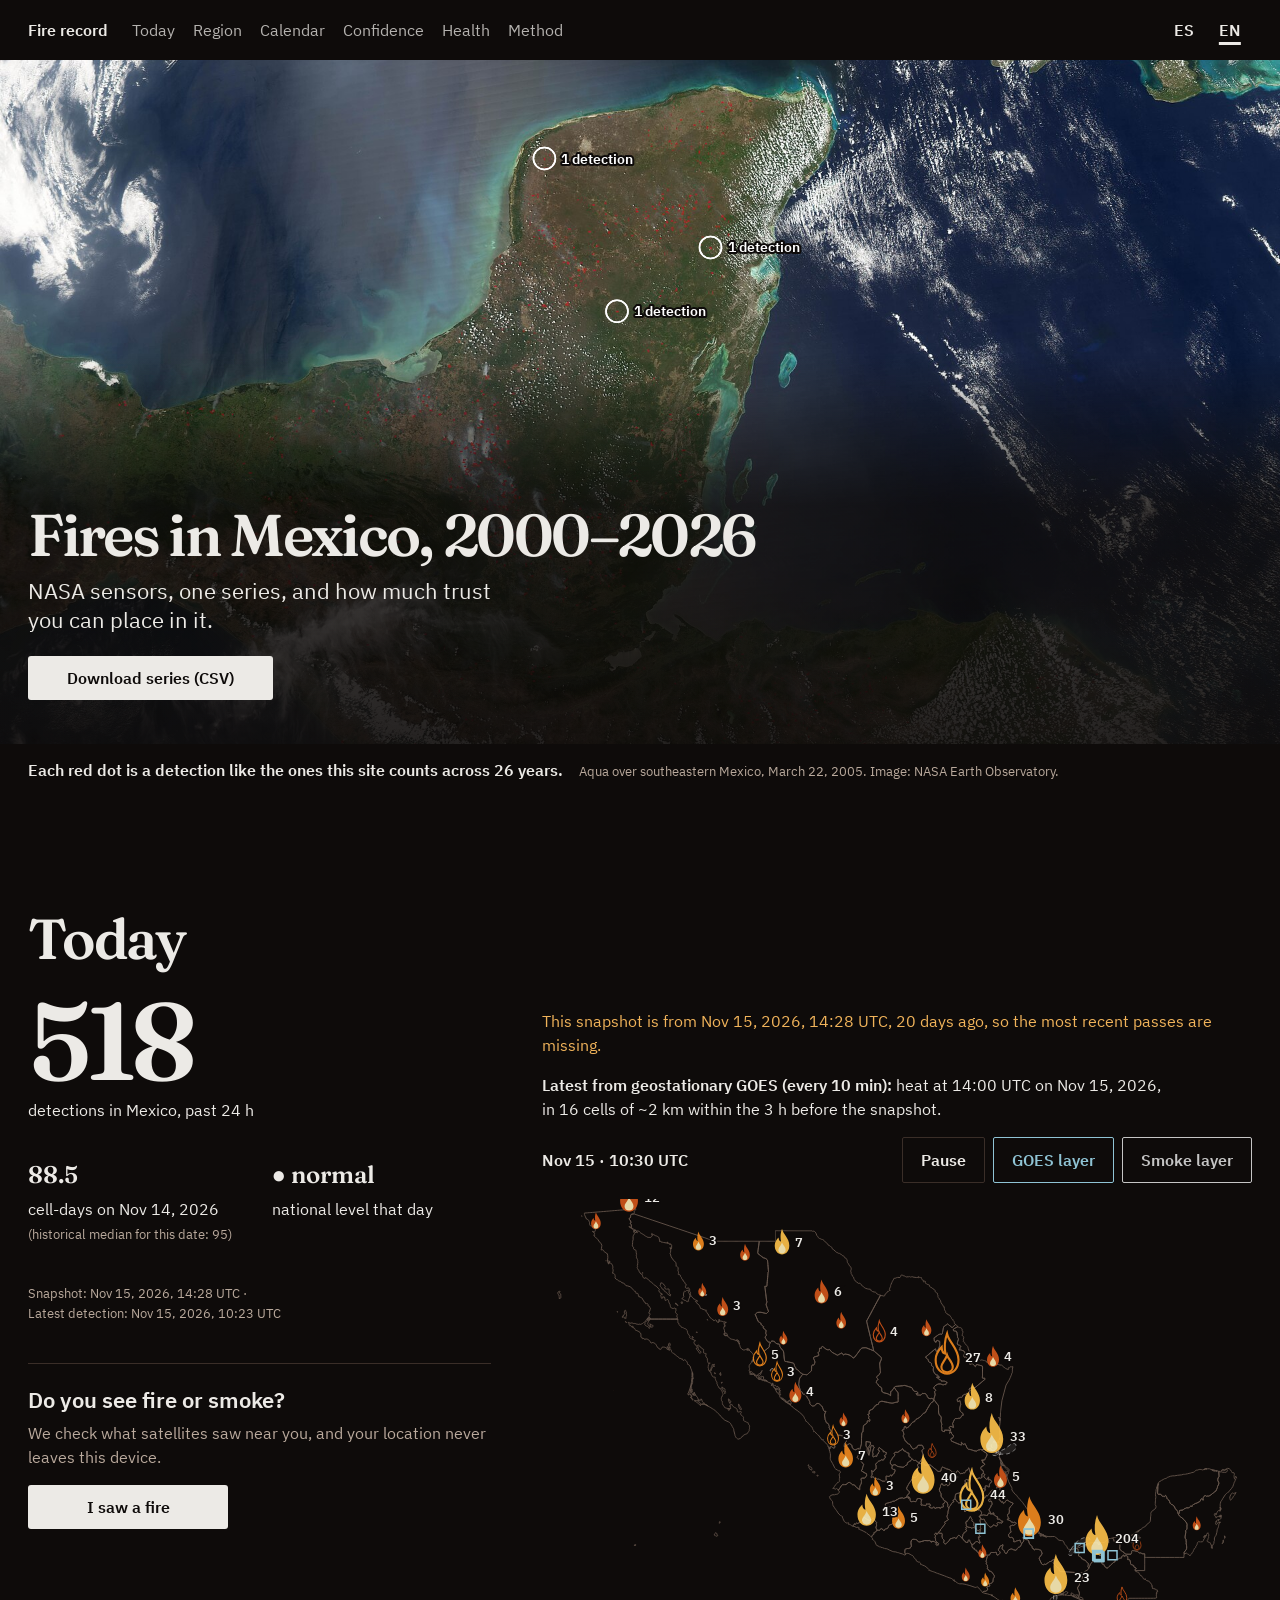
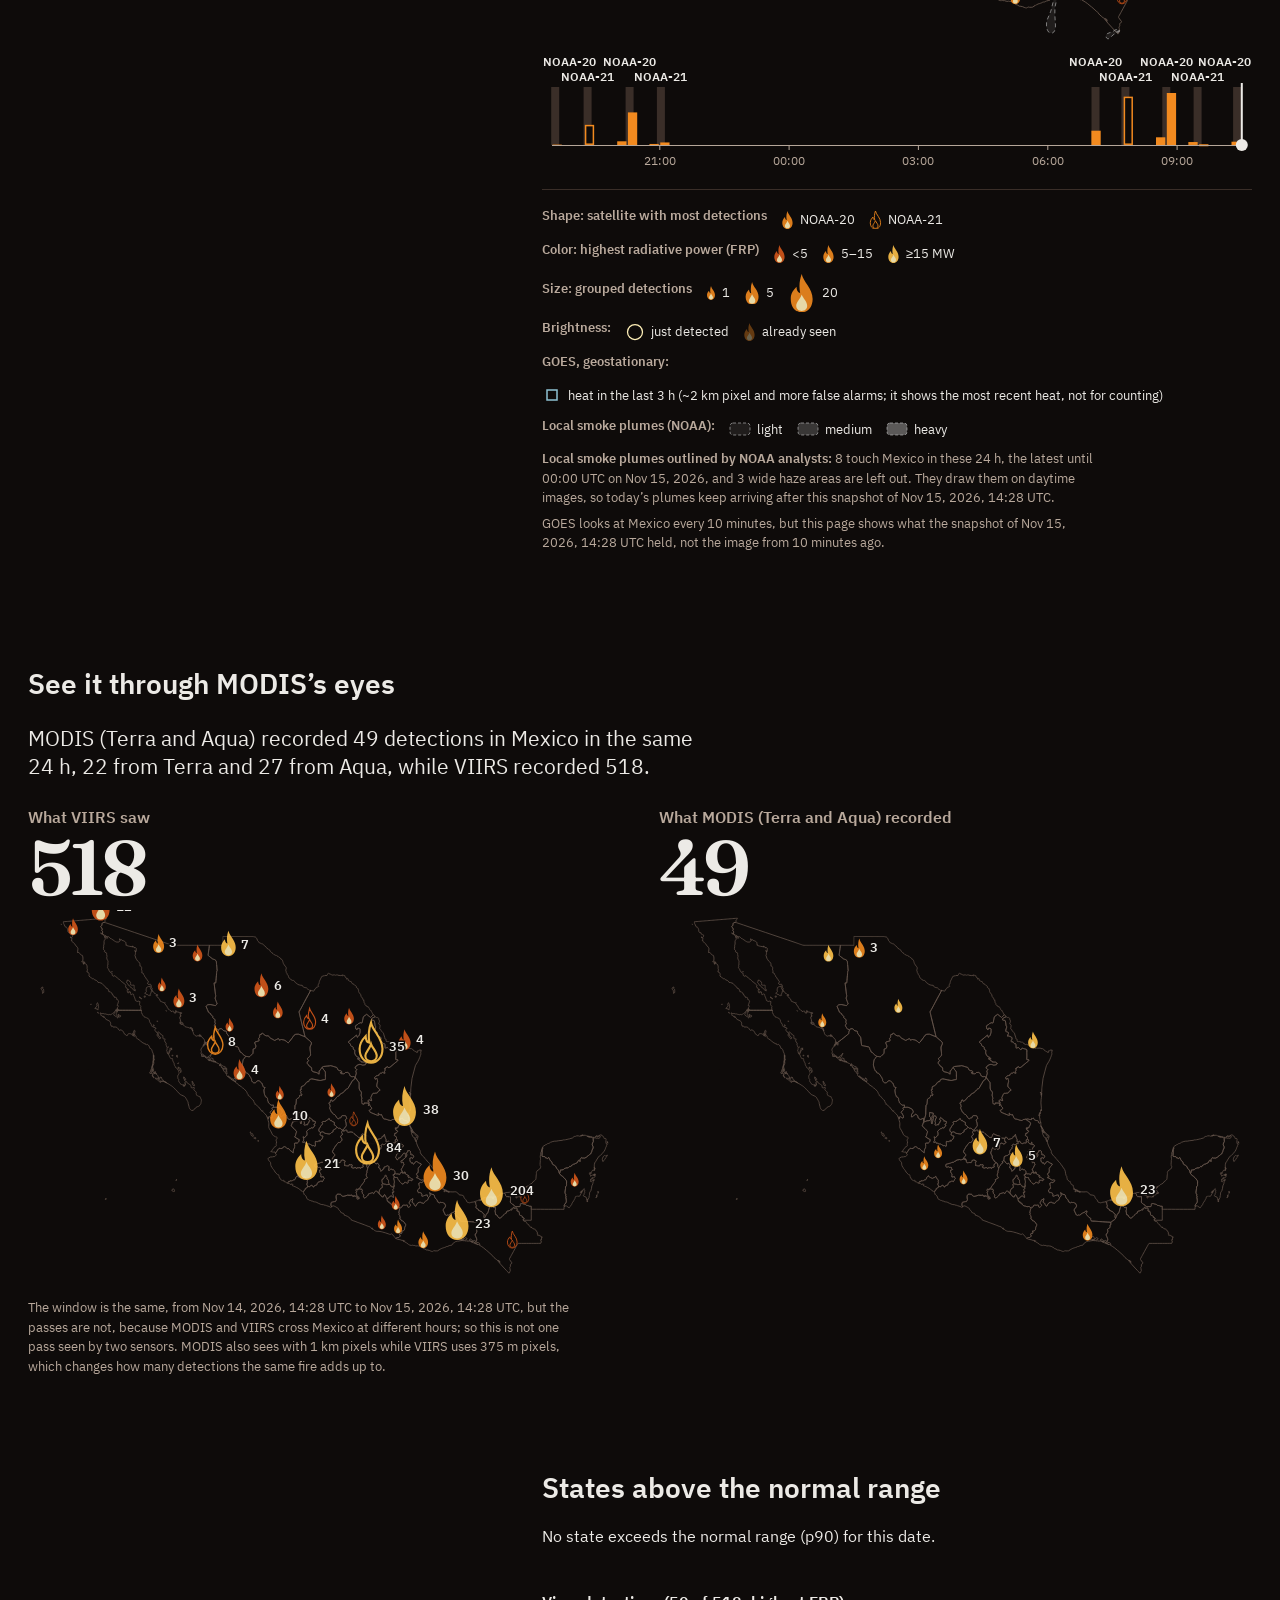
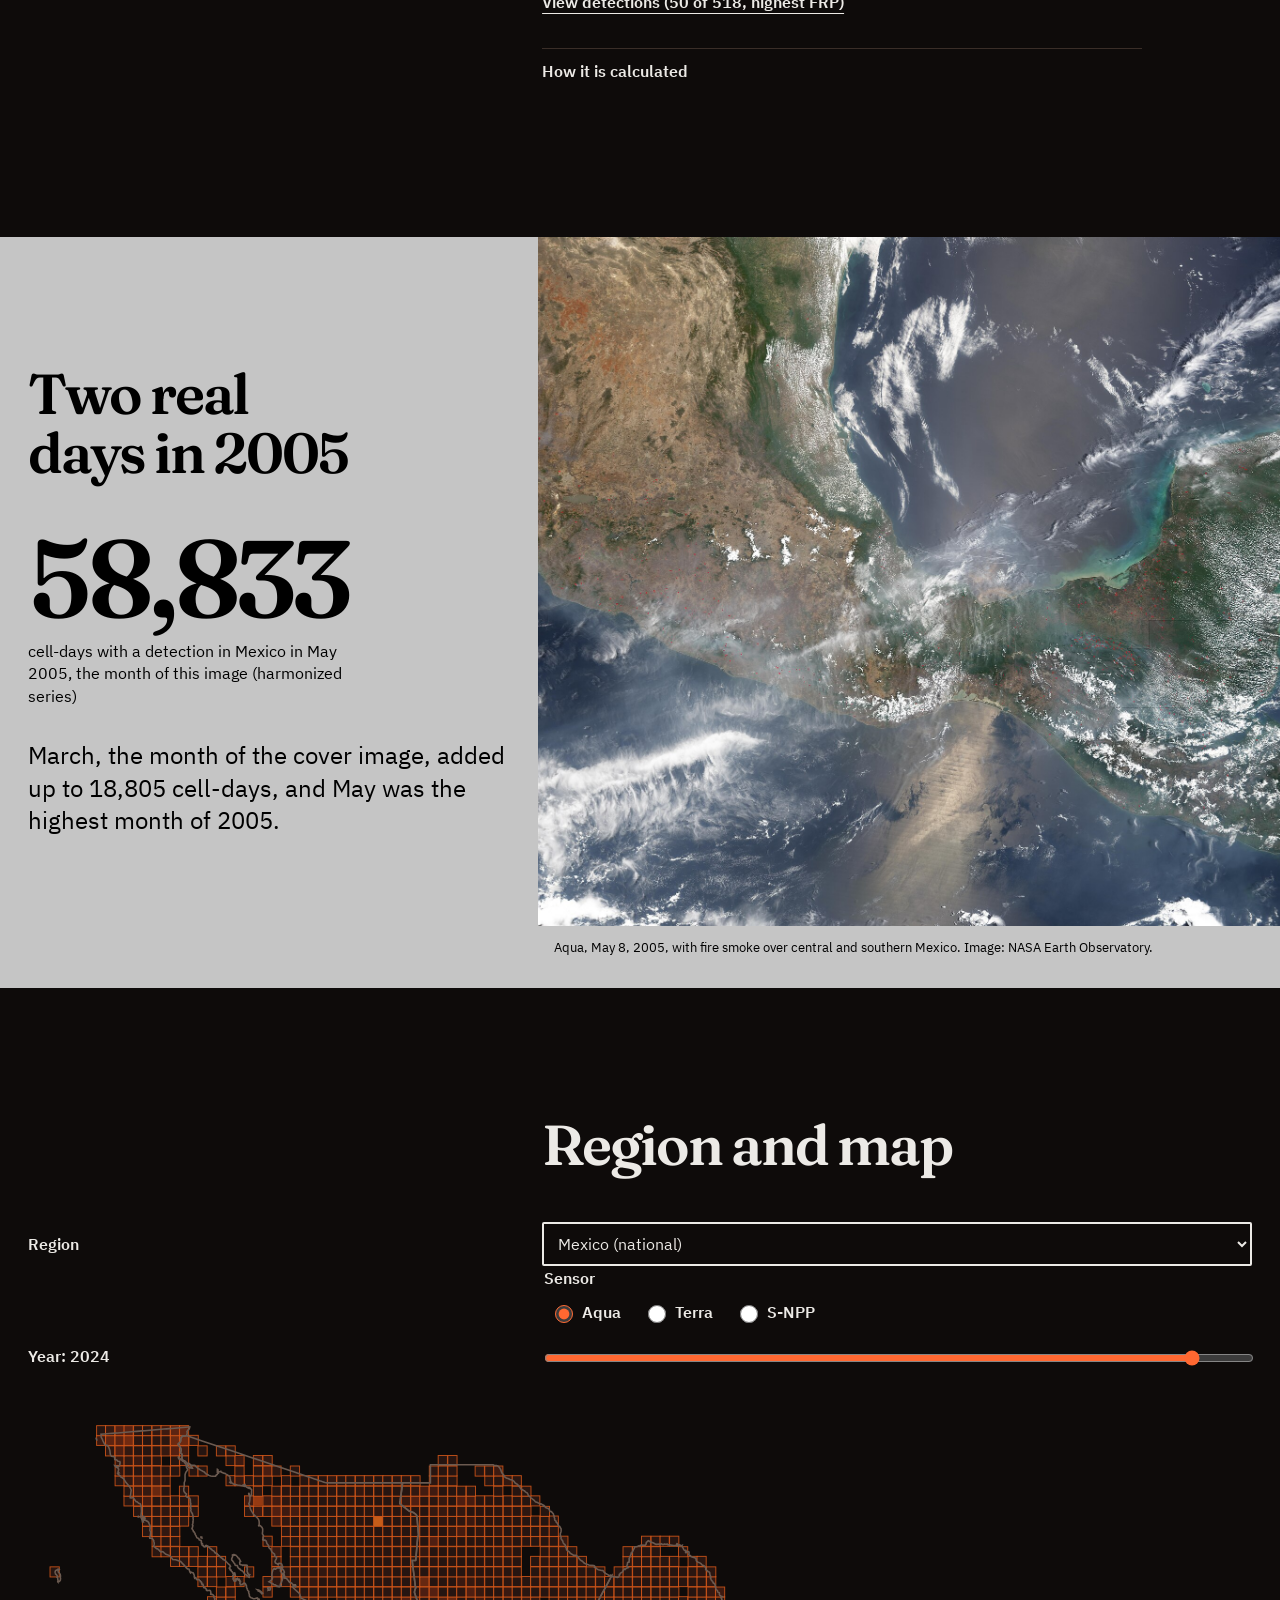
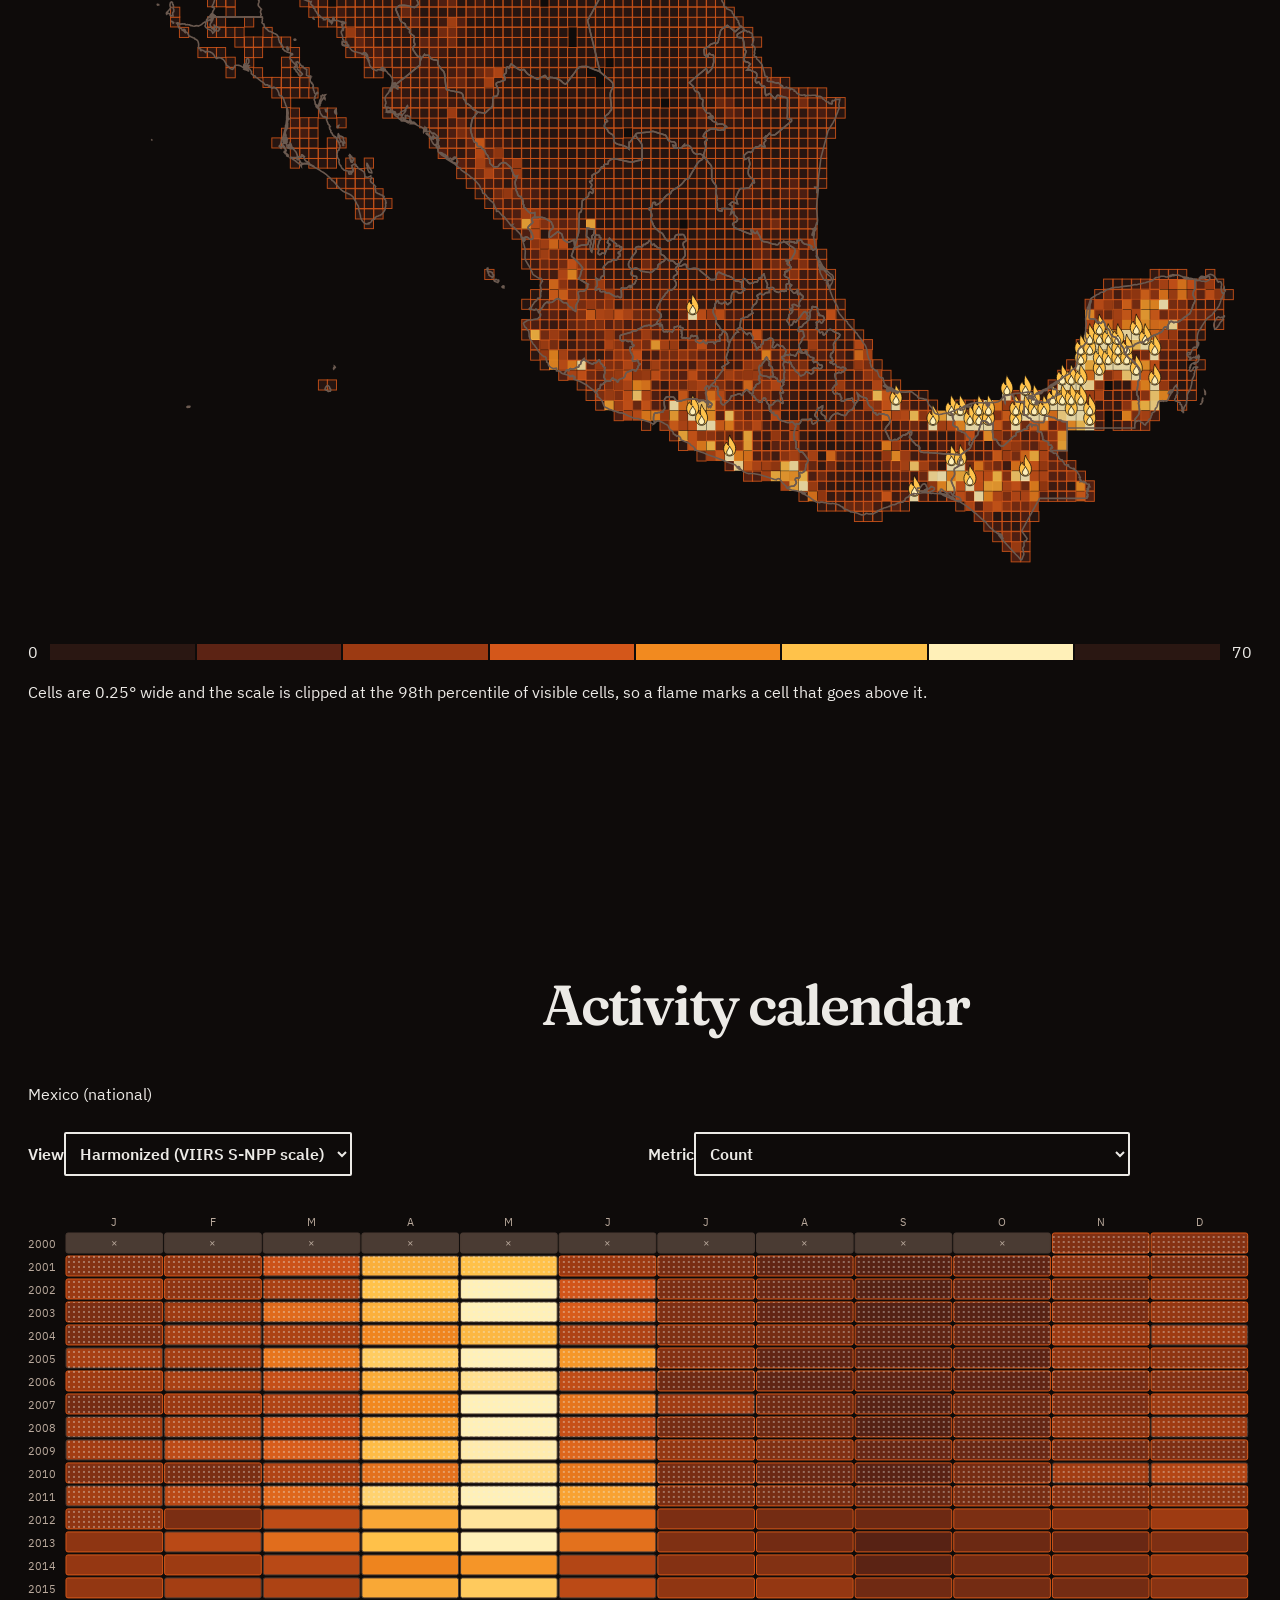
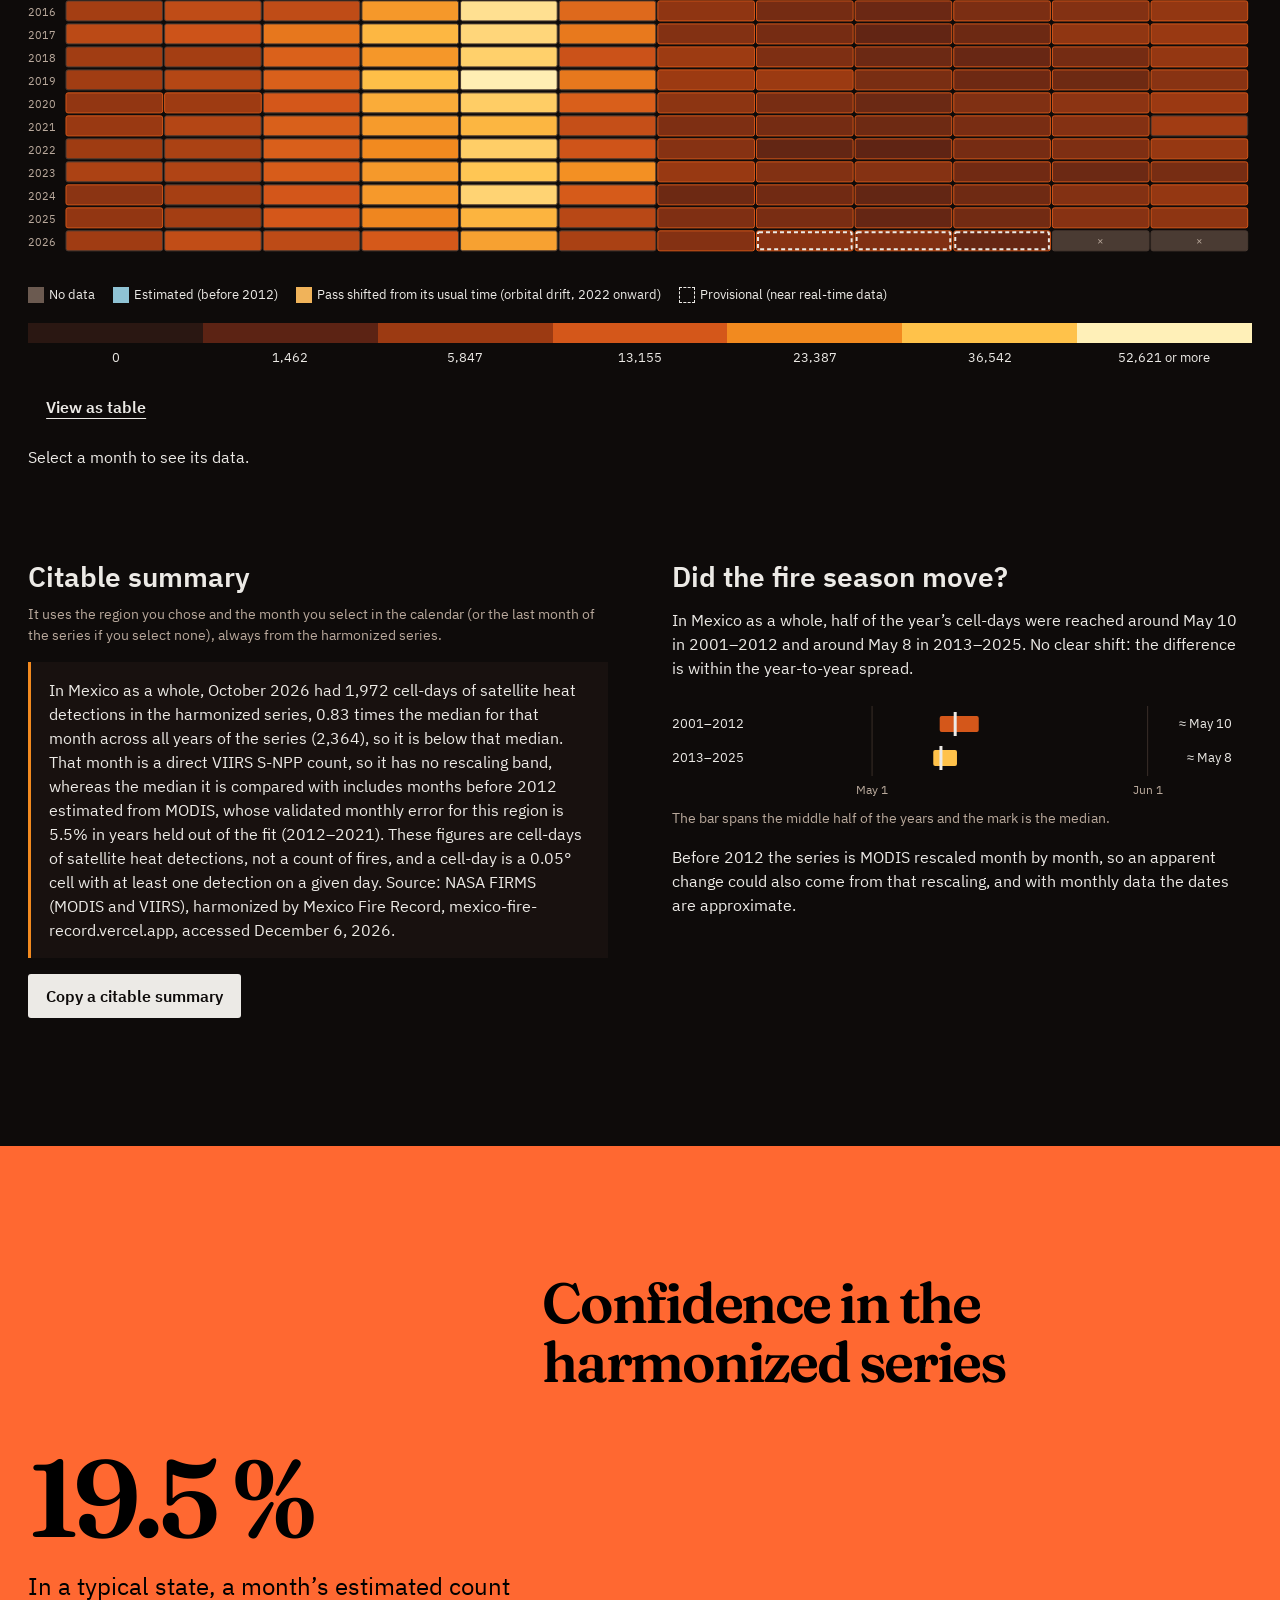
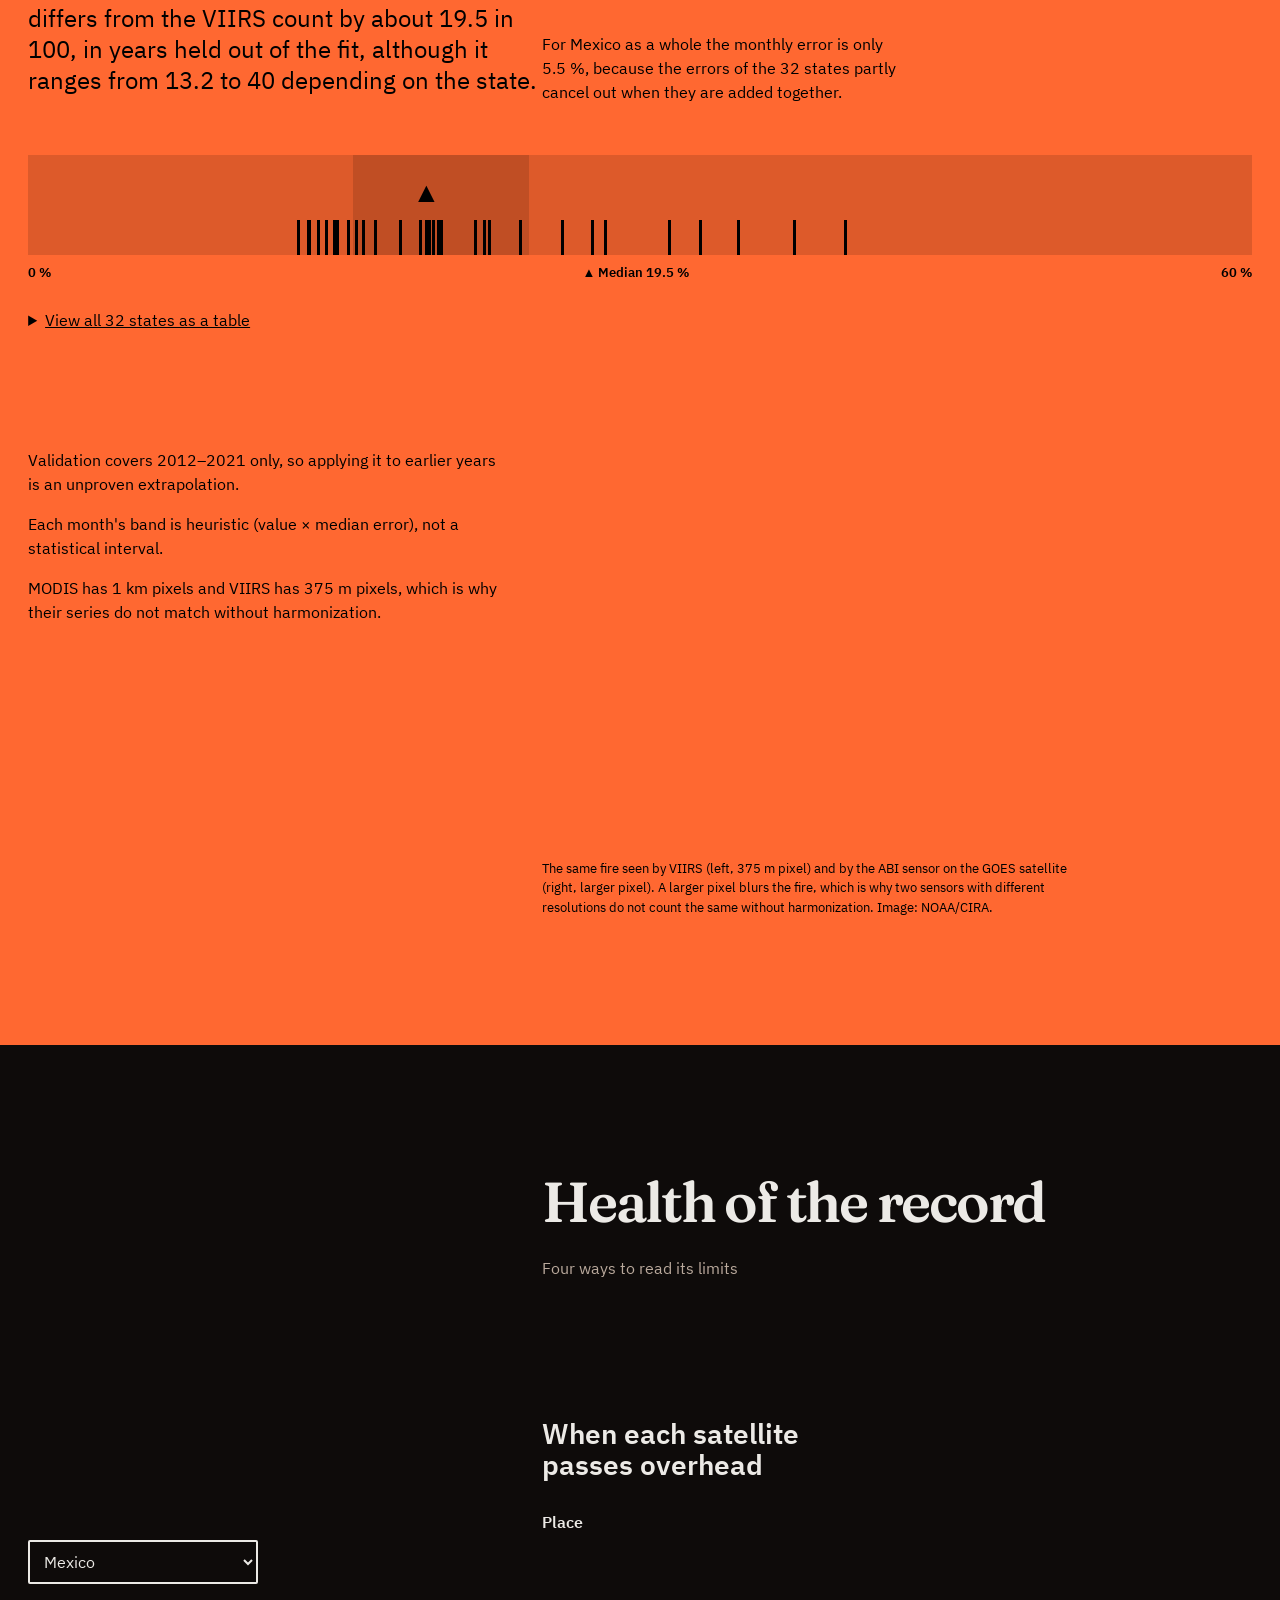
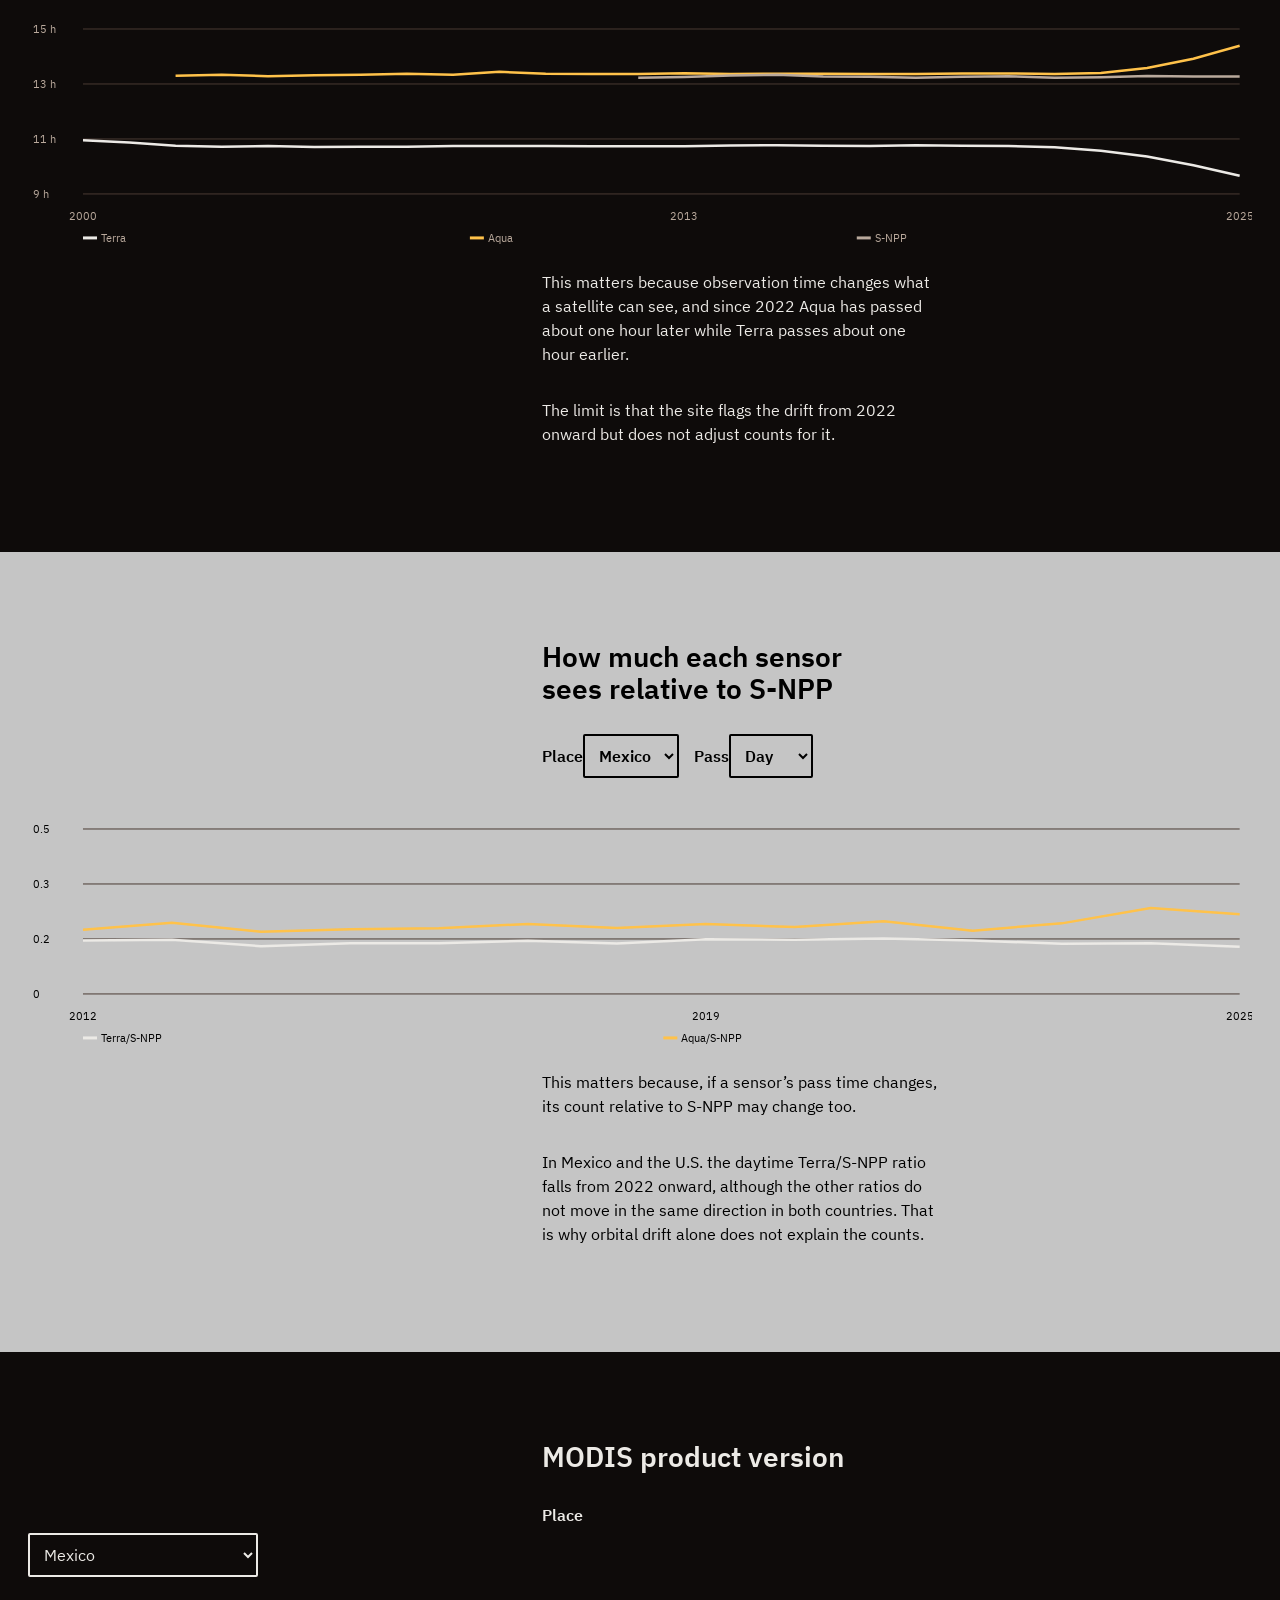
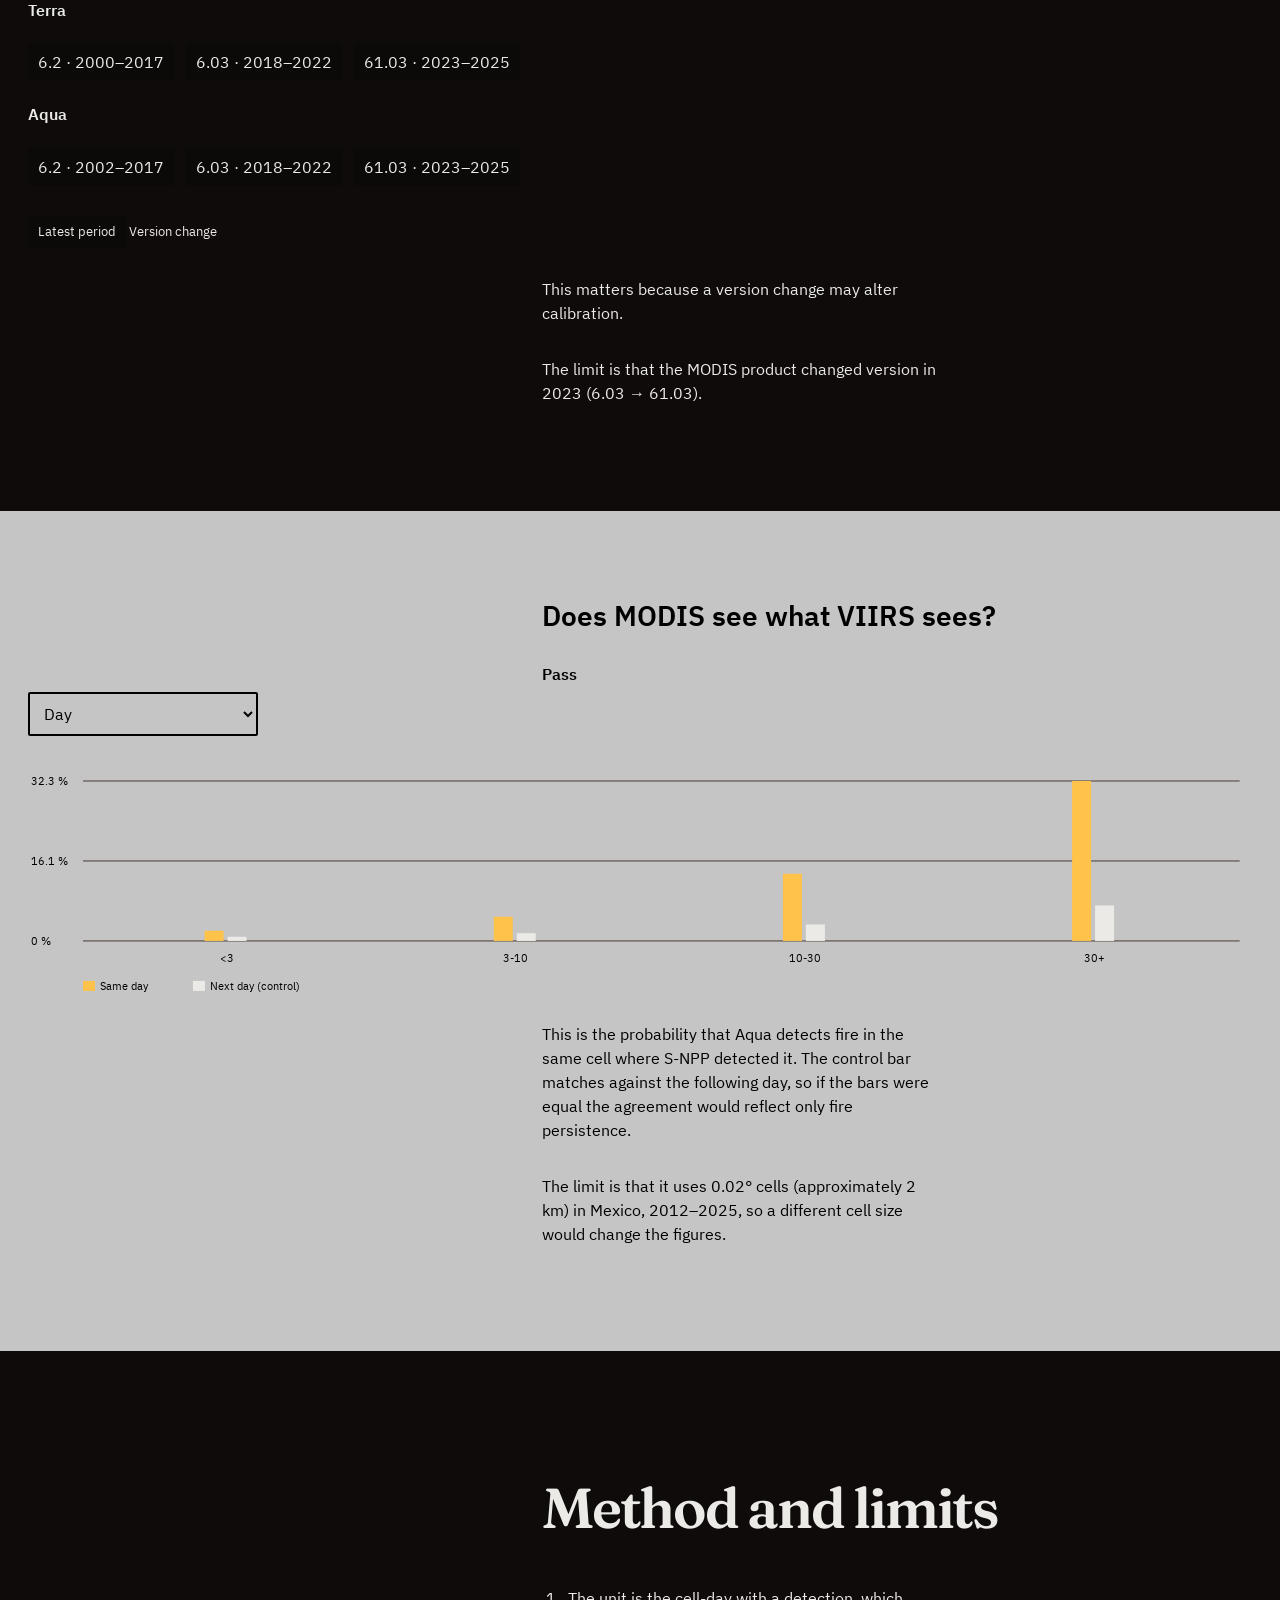
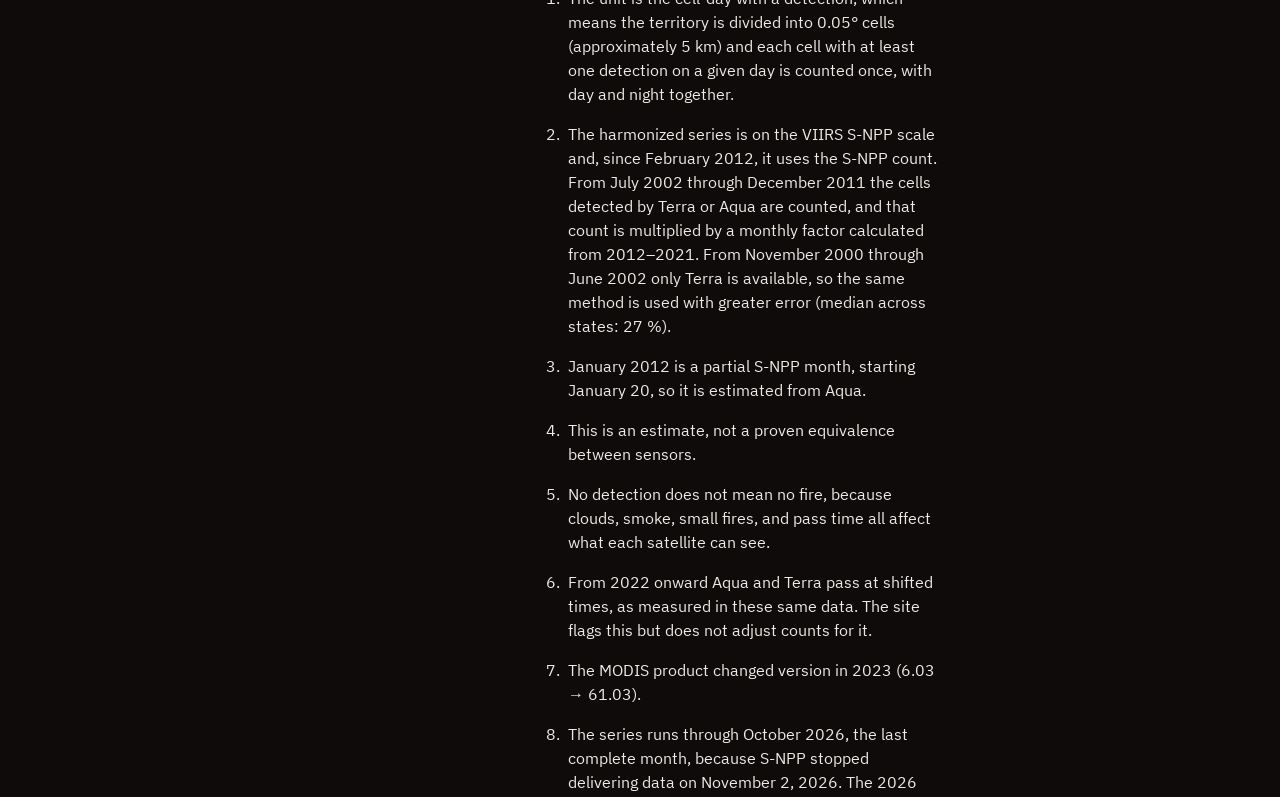
==== commit b4d11230: "Merge remote-tracking branch 'origin/main' into serie-2026 # Conflicts: #	web/data/LEEME_datos.md #	" ====
--- a/web/index.html
+++ b/web/index.html
@@ -41,13 +41,17 @@
     <section id="calendario" class="panel" aria-labelledby="calendar-title">
       <div class="section-heading"><div><h2 id="calendar-title" data-i18n="calendarTitle">Calendario de actividad</h2></div></div>
       <p id="calendar-region" class="note" data-i18n="nationalMexico">México (nacional)</p>
-      <div class="calendar-controls"><label for="calendar-view"><span data-i18n="viewLabel">Vista</span><select id="calendar-view"><option value="harmonized" data-i18n="viewHarmonized">Armonizada (escala VIIRS)</option><option value="Terra">Terra</option><option value="Aqua">Aqua</option><option value="SNPP">S-NPP</option></select></label><label for="calendar-metric"><span data-i18n="metricLabel">Métrica</span><select id="calendar-metric"><option value="count" data-i18n="metricCount">Conteo</option><option value="anomaly" data-i18n="metricAnomaly">Anomalía vs. el mismo mes de otros años</option></select></label></div>
+      <div class="calendar-controls"><label for="calendar-view"><span data-i18n="viewLabel">Vista</span><select id="calendar-view"><option value="harmonized" data-i18n="viewHarmonized">Armonizada (escala VIIRS)</option><option value="Terra">Terra</option><option value="Aqua">Aqua</option><option value="SNPP">S-NPP</option></select></label><label for="calendar-metric"><span data-i18n="metricLabel">Métrica</span><select id="calendar-metric"><option value="count" data-i18n="metricCount">Conteo</option><option value="anomaly" data-i18n="metricAnomaly">Anomalía vs. la mediana de ese mes en todos los años</option></select></label></div>
       <div id="calendar-graphic" class="calendar-graphic"><svg id="calendar-svg" viewBox="0 0 390 652" role="group" aria-labelledby="calendar-svg-title calendar-svg-desc"><title id="calendar-svg-title" data-i18n="calendarSvgTitle">Actividad mensual, 2000 a 2026</title><desc id="calendar-svg-desc" data-i18n="calendarSvgDesc">Cada celda es un mes; selecciona una para ver el detalle. Disponible también como tabla.</desc></svg></div>
       <div id="calendar-table-wrap" class="table-scroll" hidden></div>
       <div class="legend"><span><i class="legend-swatch missing"></i> <span data-i18n="noData">Sin dato</span></span><span id="estimated-legend"><i class="legend-swatch estimated"></i> <span data-i18n="estimatedLegend">Estimado (antes de 2012)</span></span><span id="drift-legend" hidden><i class="legend-swatch drift"></i> <span data-i18n="driftLegend">Pase desviado de su hora (deriva orbital, 2022 en adelante)</span></span><span id="provisional-legend" hidden><i class="legend-swatch provisional"></i> <span data-i18n="provisionalLegend">Provisional (dato casi en tiempo real)</span></span></div>
       <div class="calendar-scale"><div id="calendar-scale" class="calendar-scale-ticks" aria-label="Escala de color" data-i18n-attr="aria-label:colorScale"></div></div>
       <button id="table-toggle" class="secondary" type="button" aria-expanded="false" data-i18n="showTable">Ver como tabla</button>
       <div id="calendar-detail" class="detail" aria-live="polite" data-i18n="calendarPrompt">Selecciona un mes para ver sus datos.</div>
+      <div class="calendar-extras">
+      <div class="cite"><h3 data-i18n="citeTitle">Resumen citable</h3><p class="cite-hint" data-i18n="citeHint">Usa la región elegida y el mes que selecciones en el calendario (o el último mes de la serie si no eliges ninguno), siempre con la serie armonizada.</p><p id="cite-text" class="cite-text"></p><div class="cite-actions"><button id="cite-copy" class="primary" type="button" data-i18n="citeCopy">Copiar resumen citable</button><span id="cite-status" class="cite-status" role="status"></span></div></div>
+      <div class="season"><h3 data-i18n="seasonTitle">¿Se movió la temporada de incendios?</h3><p id="season-text"></p><svg id="season-svg" class="season-chart" role="img"></svg><p id="season-legend" class="season-legend" data-i18n="seasonLegend">La barra abarca la mitad central de los años y la marca es la mediana.</p><p class="limit" data-i18n="seasonCaveat">Antes de 2012 la serie es MODIS reescalado mes a mes, así que un cambio aparente también podría venir de ese reescalado, y con datos mensuales las fechas son aproximadas.</p></div>
+      </div>
     </section>
   </div>
   <section id="confianza" class="panel" aria-labelledby="confidence-title"><h2 id="confidence-title" data-i18n="confidenceTitle">Confianza de la armonización</h2><div id="confidence-content"></div><div class="confidence-evidence"><div class="confidence-limits"><p class="confidence-limit" data-i18n="confidenceLimitValidation">La validación solo cubre 2012–2021; aplicarla a años anteriores es una extrapolación no probada.</p><p class="confidence-limit" data-i18n="confidenceLimitBand">La banda de cada mes es heurística (valor × error mediano), no un intervalo estadístico.</p><p class="confidence-limit" data-i18n="confidenceLimitPixels">MODIS ve con píxeles de 1 km y VIIRS de 375 m: por eso las series no coinciden sin armonizar.</p></div><figure class="confidence-photo"><img src="img/viirs-vs-abi-spruce-creek-2024.jpg" width="1920" height="1080" loading="lazy" alt="Comparación visual de un incendio observado por VIIRS y ABI" data-i18n-attr="alt:confidencePhotoAlt"><figcaption data-i18n="confidenceCaption">El mismo incendio visto por VIIRS (izquierda, 375 m) y por el sensor ABI del satélite GOES (derecha). Mientras mayor es el tamaño de píxel, más se difumina lo que ve el sensor. Imagen: NOAA/CIRA.</figcaption></figure></div></section>
@@ -59,6 +63,6 @@
   </div></section>
   <section id="metodo" class="panel" aria-labelledby="method-title"><h2 id="method-title" data-i18n="methodTitle">Método y límites</h2><ol class="method-list"><li data-i18n="method1">Unidad: celdas-día con detección. Se divide el territorio en celdas de 0.05° (aprox. 5 km) y se cuenta cuántas celdas tuvieron al menos una detección cada día (día y noche juntos).</li><li id="method-harmonized" data-i18n="method2">Serie armonizada: en escala VIIRS (S-NPP). Desde febrero de 2012 es el conteo de S-NPP; antes de esa fecha se estima con Aqua (desde julio de 2002) o Terra (antes), multiplicando por un factor mensual calculado con los años 2012–2021, que son los años en que los sensores se solapan antes de la deriva orbital.</li><li data-i18n="method3">Enero de 2012 es un mes parcial de S-NPP (inicia el 20 de enero) y se estima con Aqua.</li><li data-i18n="method4">Esto es una estimación, no una equivalencia demostrada entre sensores.</li><li data-i18n="method5">Sin detección no significa sin fuego: nubes, humo, fuegos pequeños y la hora de paso afectan lo que ve cada satélite.</li><li data-i18n="method6">Desde 2022 los pases de Aqua y Terra se desvían de su hora (medido en estos mismos datos); la web lo marca, pero no corrige los conteos por ello.</li><li data-i18n="method7">El producto MODIS cambió de versión en 2023 (6.03 → 61.03).</li><li data-i18n="method8">La serie llega hasta octubre de 2026, el último mes completo, porque S-NPP dejó de entregar datos el 2 de noviembre de 2026. Los meses de 2026 que vienen de datos casi en tiempo real (S-NPP desde agosto y MODIS desde septiembre) son provisionales y pueden cambiar cuando NASA publique la versión estándar.</li><li data-i18n="method9">Aproximadamente el 0.6 % de las detecciones cae fuera de los 32 polígonos estatales (costa y mar) y se excluye de los totales.</li><li data-i18n="method10">Las celdas se asignan a un estado por su centro; en las fronteras puede haber diferencias menores.</li><li data-i18n="method11">Hay días en que S-NPP no entregó datos sobre México, como 11 de julio de 2024 o 6 de julio de 2026. Esos días no se rellenan, así que el mes puede quedar por debajo de lo real, y el calendario dice cuántos días faltan.</li></ol></section>
 </main>
-<footer class="site-footer"><div class="footer-columns"><div><h2 data-i18n="footerData">Datos</h2><p data-i18n="footerDataSource">NASA FIRMS: VIIRS, MODIS (también MODIS NRT) y GOES-18/19 de NOAA</p><a href="https://firms.modaps.eosdis.nasa.gov" rel="noopener">NASA FIRMS</a><p class="footer-smoke"><span data-i18n="footerSmoke">Humo: NOAA/NESDIS, Hazard Mapping System (HMS)</span> · <a href="https://www.ospo.noaa.gov/products/land/hms.html" rel="noopener">NOAA HMS</a></p></div><div><h2 data-i18n="footerCode">Código</h2><p data-i18n="footerCodeDesc">Visualización estática con datos descargables.</p></div><div><h2 data-i18n="footerStates">Estados</h2><p><span data-i18n="footerStatePrefix">Contorno:</span> <a href="https://www.naturalearthdata.com" rel="noopener">Natural Earth</a></p></div><div><h2 data-i18n="footerContact">Contacto</h2><p data-i18n="footerContactDesc">Proyecto para NASA Space Apps Challenge 2026</p></div></div><p class="image-credits"><span data-i18n="imageCreditsIntro">Imágenes: «Fires in Mexico and Central America (14744)» y «(14754)» de NASA Earth Observatory (Jesse Allen), dominio público, vía Wikimedia Commons; «Spruce Creek Fire Detection – VIIRS vs ABI (CIRA 2024-05-17)» de CSU/CIRA y NOAA, dominio público.</span> <a href="https://commons.wikimedia.org/wiki/File:Fires_in_Mexico_and_Central_America_(14744).jpg" rel="noopener" data-i18n="creditAquaMarch">Aqua, marzo</a> · <a href="https://commons.wikimedia.org/wiki/File:Fires_in_Mexico_and_Central_America_(14754).jpg" rel="noopener" data-i18n="creditAquaMay">Aqua, mayo</a> · <a href="https://commons.wikimedia.org/wiki/File:Spruce_Creek_Fire_Detection_%E2%80%93_VIIRS_vs_ABI_(CIRA_2024-05-17_-_nonelabels0).png" rel="noopener" data-i18n="creditViirsAbi">VIIRS y ABI</a></p><svg class="footer-wordmark" viewBox="0 0 1400 150" role="img" aria-label="Registro de incendios" data-i18n-attr="aria-label:brand"><title data-i18n="brand">Registro de incendios</title><text x="0" y="120" textLength="1380" lengthAdjust="spacingAndGlyphs" data-i18n="brand">Registro de incendios</text></svg></footer>
+<footer class="site-footer"><div class="footer-columns"><div><h2 data-i18n="footerData">Datos</h2><p data-i18n="footerDataSource">NASA FIRMS: VIIRS, MODIS (también MODIS NRT) y GOES-18/19 de NOAA</p><a href="https://firms.modaps.eosdis.nasa.gov" rel="noopener">NASA FIRMS</a><p class="footer-smoke"><span data-i18n="footerSmoke">Humo: NOAA/NESDIS, Hazard Mapping System (HMS)</span> · <a href="https://www.ospo.noaa.gov/products/land/hms.html" rel="noopener">NOAA HMS</a></p></div><div><h2 data-i18n="footerCode">Código</h2><p data-i18n="footerCodeDesc">Visualización estática con datos descargables.</p></div><div><h2 data-i18n="footerStates">Estados</h2><p><span data-i18n="footerStatePrefix">Contorno:</span> <a href="https://www.naturalearthdata.com" rel="noopener">Natural Earth</a></p><p><span data-i18n="footerPlaces">Localidades: GeoNames, CC BY 4.0</span> · <a href="https://www.geonames.org" rel="noopener">GeoNames</a></p></div><div><h2 data-i18n="footerContact">Contacto</h2><p data-i18n="footerContactDesc">Proyecto para NASA Space Apps Challenge 2026</p></div></div><p class="image-credits"><span data-i18n="imageCreditsIntro">Imágenes: «Fires in Mexico and Central America (14744)» y «(14754)» de NASA Earth Observatory (Jesse Allen), dominio público, vía Wikimedia Commons; «Spruce Creek Fire Detection – VIIRS vs ABI (CIRA 2024-05-17)» de CSU/CIRA y NOAA, dominio público.</span> <a href="https://commons.wikimedia.org/wiki/File:Fires_in_Mexico_and_Central_America_(14744).jpg" rel="noopener" data-i18n="creditAquaMarch">Aqua, marzo</a> · <a href="https://commons.wikimedia.org/wiki/File:Fires_in_Mexico_and_Central_America_(14754).jpg" rel="noopener" data-i18n="creditAquaMay">Aqua, mayo</a> · <a href="https://commons.wikimedia.org/wiki/File:Spruce_Creek_Fire_Detection_%E2%80%93_VIIRS_vs_ABI_(CIRA_2024-05-17_-_nonelabels0).png" rel="noopener" data-i18n="creditViirsAbi">VIIRS y ABI</a></p><svg class="footer-wordmark" viewBox="0 0 1400 150" role="img" aria-label="Registro de incendios" data-i18n-attr="aria-label:brand"><title data-i18n="brand">Registro de incendios</title><text x="0" y="120" textLength="1380" lengthAdjust="spacingAndGlyphs" data-i18n="brand">Registro de incendios</text></svg></footer>
 </body>
 </html>
--- a/web/css/styles.css
+++ b/web/css/styles.css
@@ -100,11 +100,14 @@
 .fire-photo{position:absolute;width:1px;height:1px;opacity:0;overflow:hidden}
 .fire-photo-label{display:inline-flex;align-items:center;min-height:44px;margin:0;padding:8px 16px;border:1px solid var(--line);border-radius:2px;cursor:pointer}
 .fire-photo-label:hover{border-color:var(--text)}
+.fire-photo-actions{display:flex;flex-wrap:wrap;gap:8px}
+.fire-where{min-height:1.5em}
+@media(max-width:600px){.fire-where{min-height:3em}}
 .fire-photo:focus-visible+.fire-photo-label{outline:3px solid var(--text);outline-offset:3px}
 .fire-choose{display:grid;gap:8px}
 .fire-choose p{margin:0}
-.fire-choice,.fire-use,.fire-copy{background:transparent;color:var(--text);border:1px solid var(--line);border-radius:2px;text-align:left}
-.fire-choice:hover,.fire-use:hover,.fire-copy:hover{border-color:var(--text)}
+.fire-choice,.fire-use,.fire-copy,.fire-share-photo{background:transparent;color:var(--text);border:1px solid var(--line);border-radius:2px;text-align:left}
+.fire-choice:hover,.fire-use:hover,.fire-copy:hover,.fire-share-photo:hover{border-color:var(--text)}
 .fire-manual{display:flex;flex-wrap:wrap;gap:8px 12px;align-items:end}
 .fire-field{flex:1;min-width:120px}
 .fire-field label{margin:0 0 4px}
@@ -156,3 +159,23 @@
 .fire-smoke{margin:8px 0 0}
 /* En móvil, con tres botones: reproducir arriba y las dos capas en un segundo renglón. */
 @media(max-width:600px){.live-controls:has(.live-smoke-toggle)::before{content:"";order:1;flex-basis:100%;height:0;margin-top:-8px}.live-controls:has(.live-smoke-toggle) .live-goes-toggle,.live-controls .live-smoke-toggle{order:2}}
+/* Resumen citable y "¿Se movió la temporada?" (Calendario). */
+.calendar-extras{display:grid;grid-template-columns:repeat(2,minmax(0,1fr));gap:0 clamp(32px,5vw,96px);align-items:start;margin-top:56px}
+.cite,.season{max-width:68ch;min-width:0}
+.cite h3,.season h3{max-width:none;margin:0 0 12px}
+.cite-hint,.season-legend{color:var(--muted);font-size:14px;margin:0 0 16px}
+.cite-text{margin:0 0 16px;padding:16px 18px;border-left:3px solid var(--fire-4);background:var(--surface);user-select:text;-webkit-user-select:text;overflow-wrap:anywhere}
+.cite-actions{display:flex;flex-wrap:wrap;align-items:center;gap:12px 16px}
+.cite-actions button:disabled{opacity:.45;cursor:not-allowed}
+.cite-status{font-weight:600;color:var(--fire-5)}
+.cell.is-selected{stroke:var(--text);stroke-width:2}
+.season-chart{display:block;margin:16px 0 8px;max-width:100%;overflow:visible}
+.season-chart text{font:400 13px Plex Sans,Arial,sans-serif;fill:var(--text);font-variant-numeric:tabular-nums}
+.season-chart .season-tick{font-size:12px;fill:var(--muted)}
+.season-grid{stroke:var(--line);stroke-width:1}
+.season-a{fill:var(--fire-3)}
+.season-b{fill:var(--fire-5)}
+.season-median{stroke:var(--text);stroke-width:3}
+.season .limit{font-size:16px;margin:0}
+@media(max-width:900px){.calendar-extras{display:block}.season{margin-top:56px}}
+@media(max-width:600px){.cite-actions button{width:100%}}
